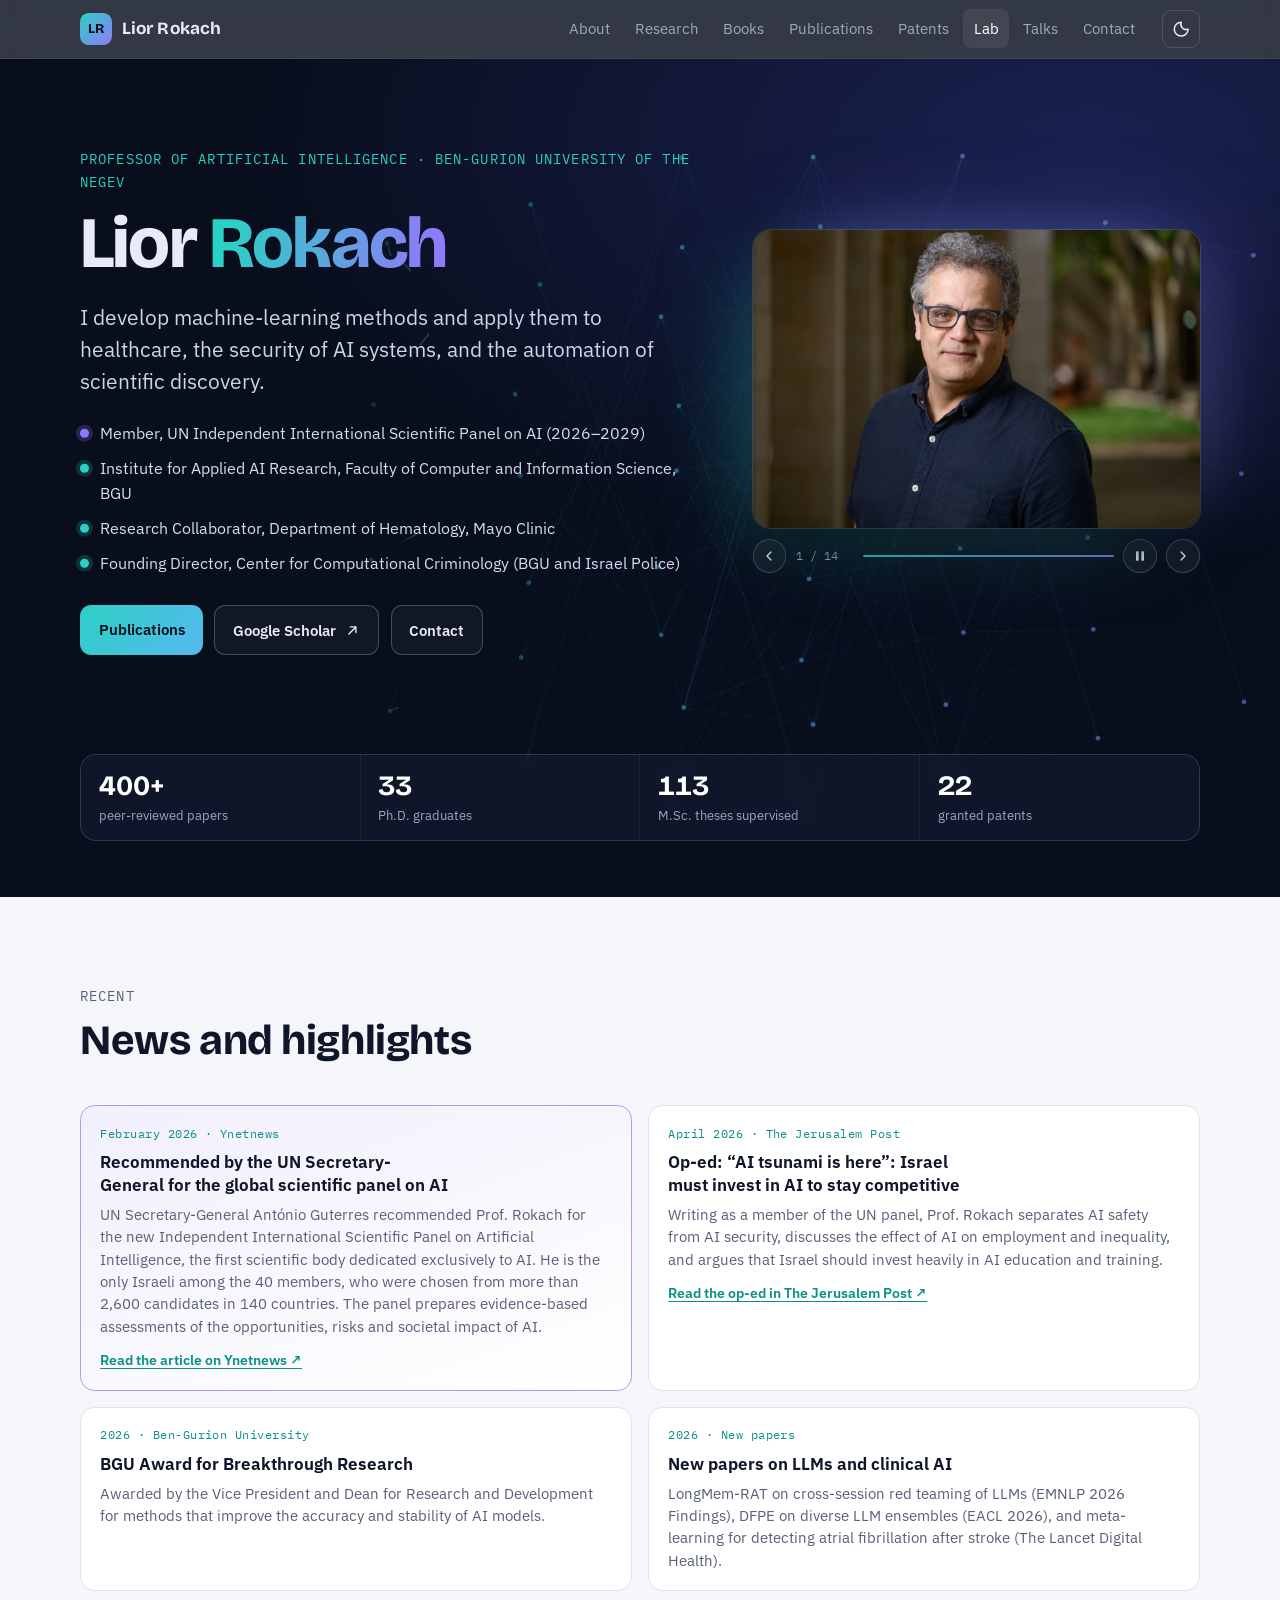
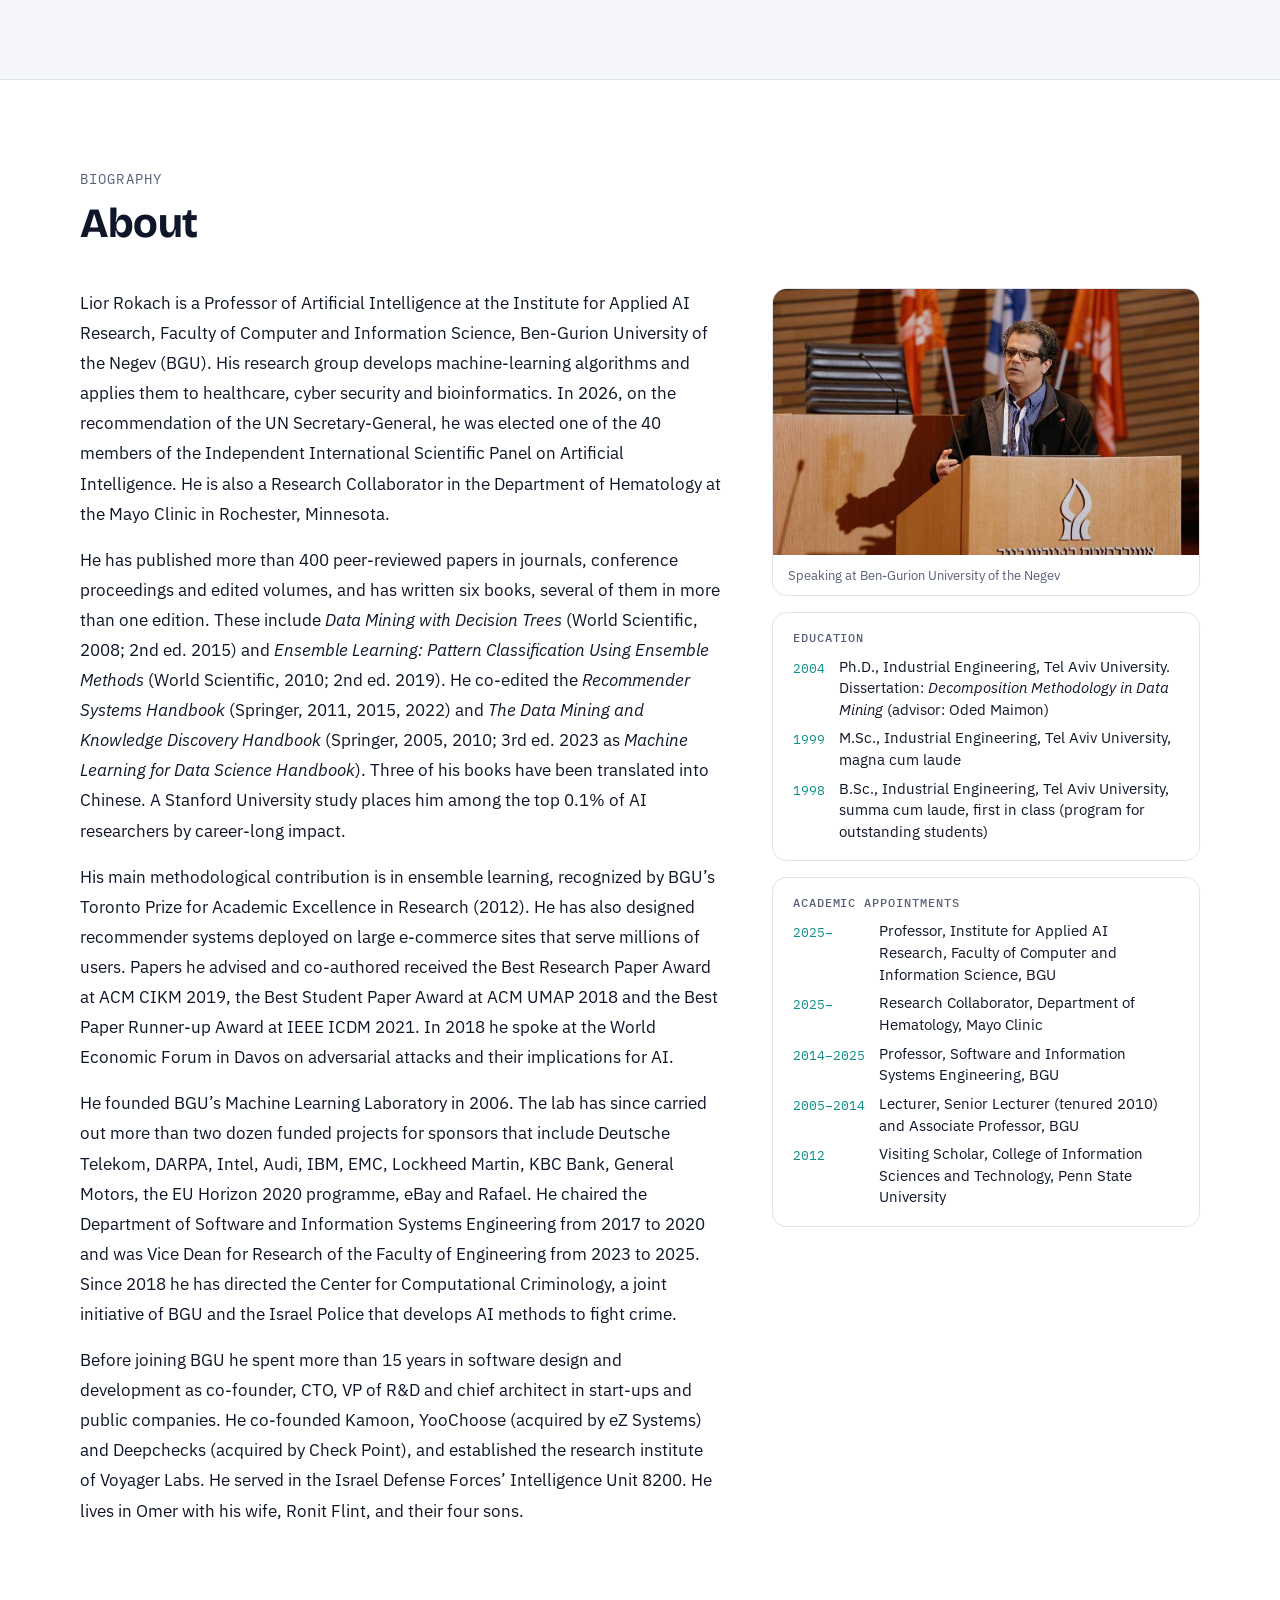
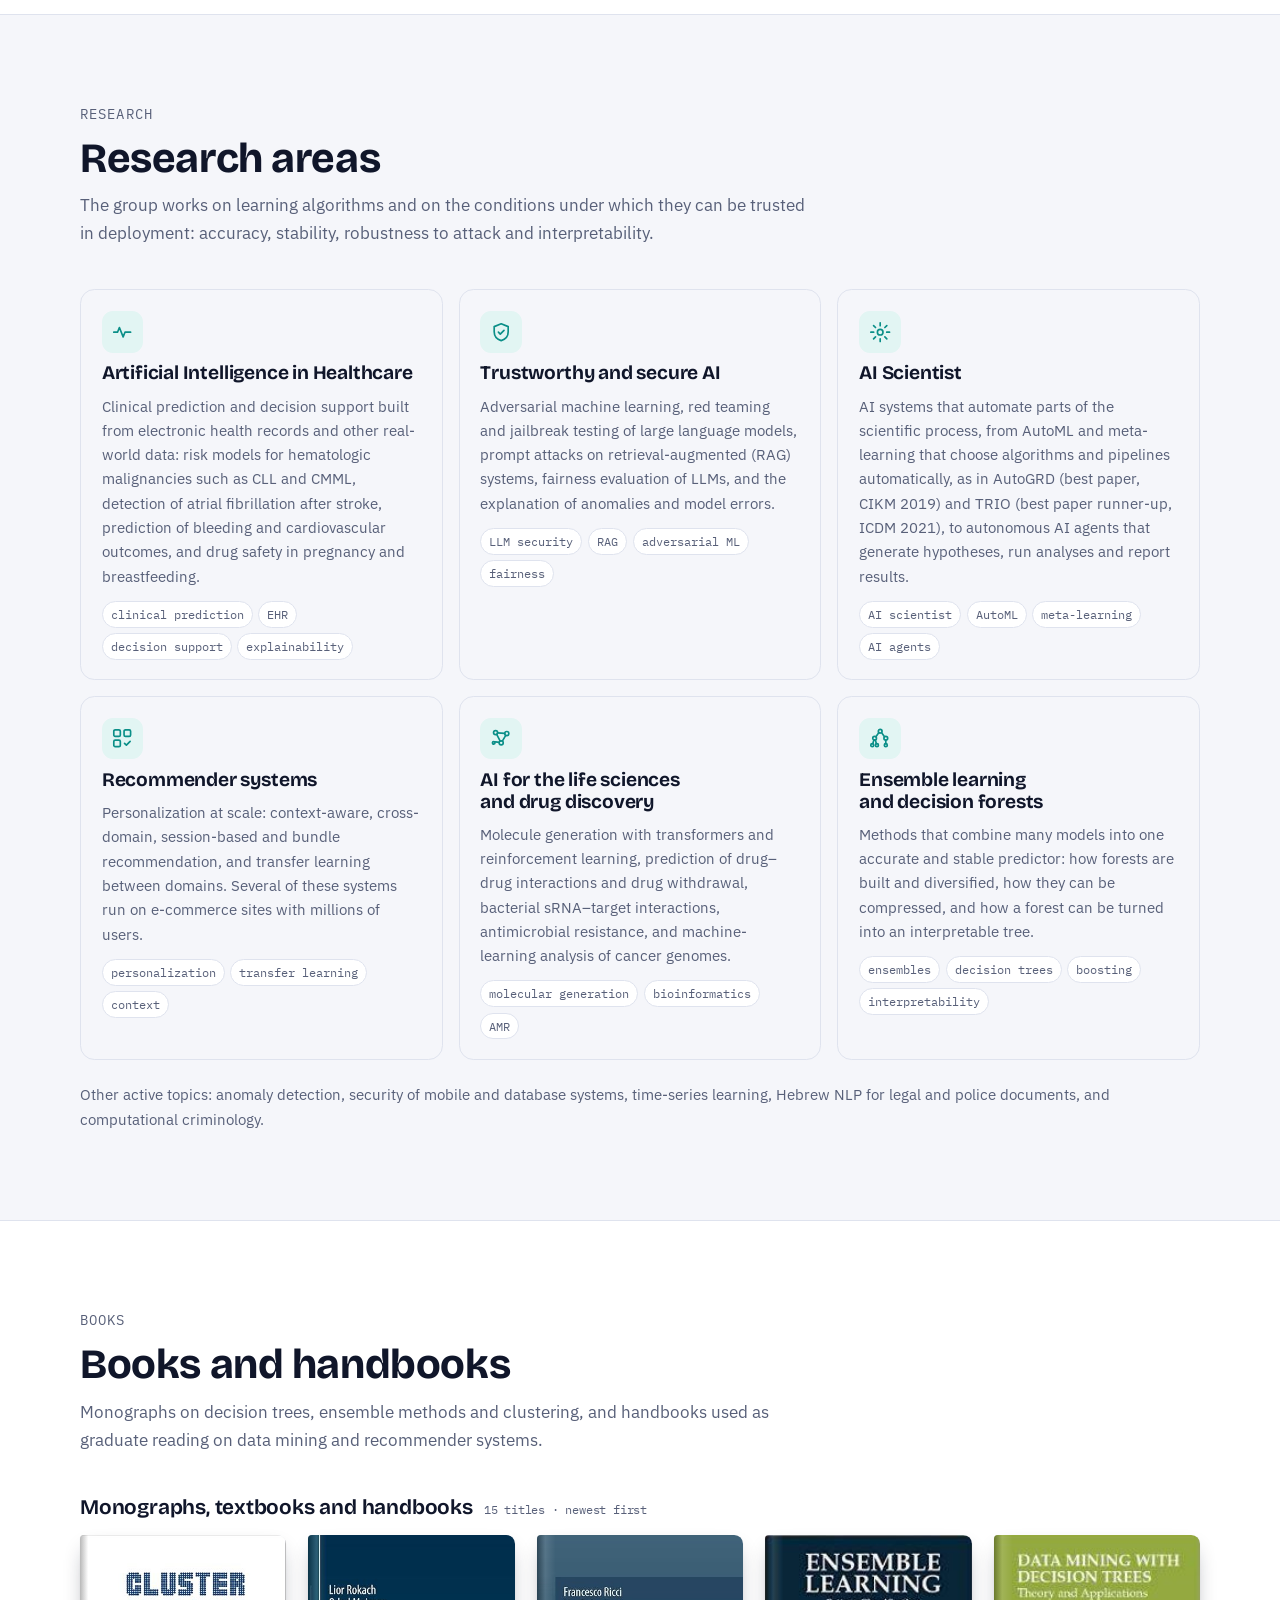
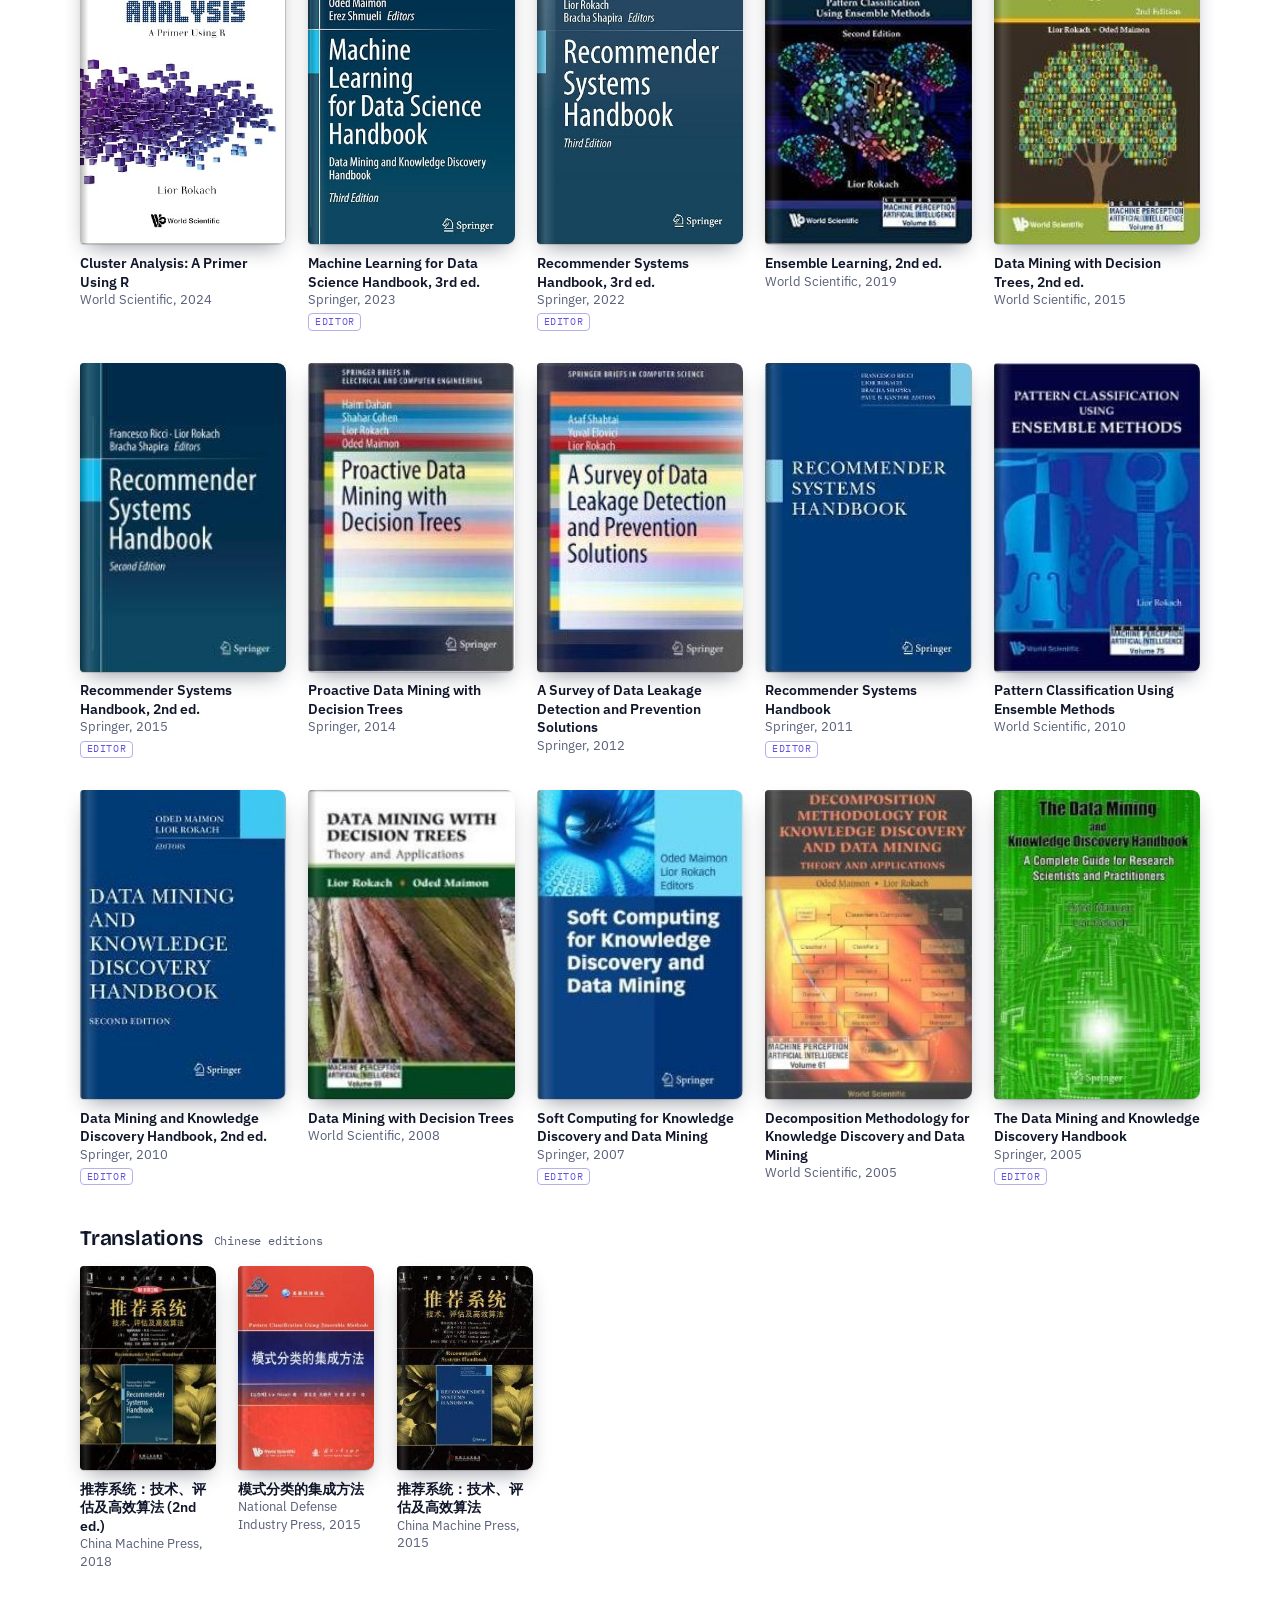
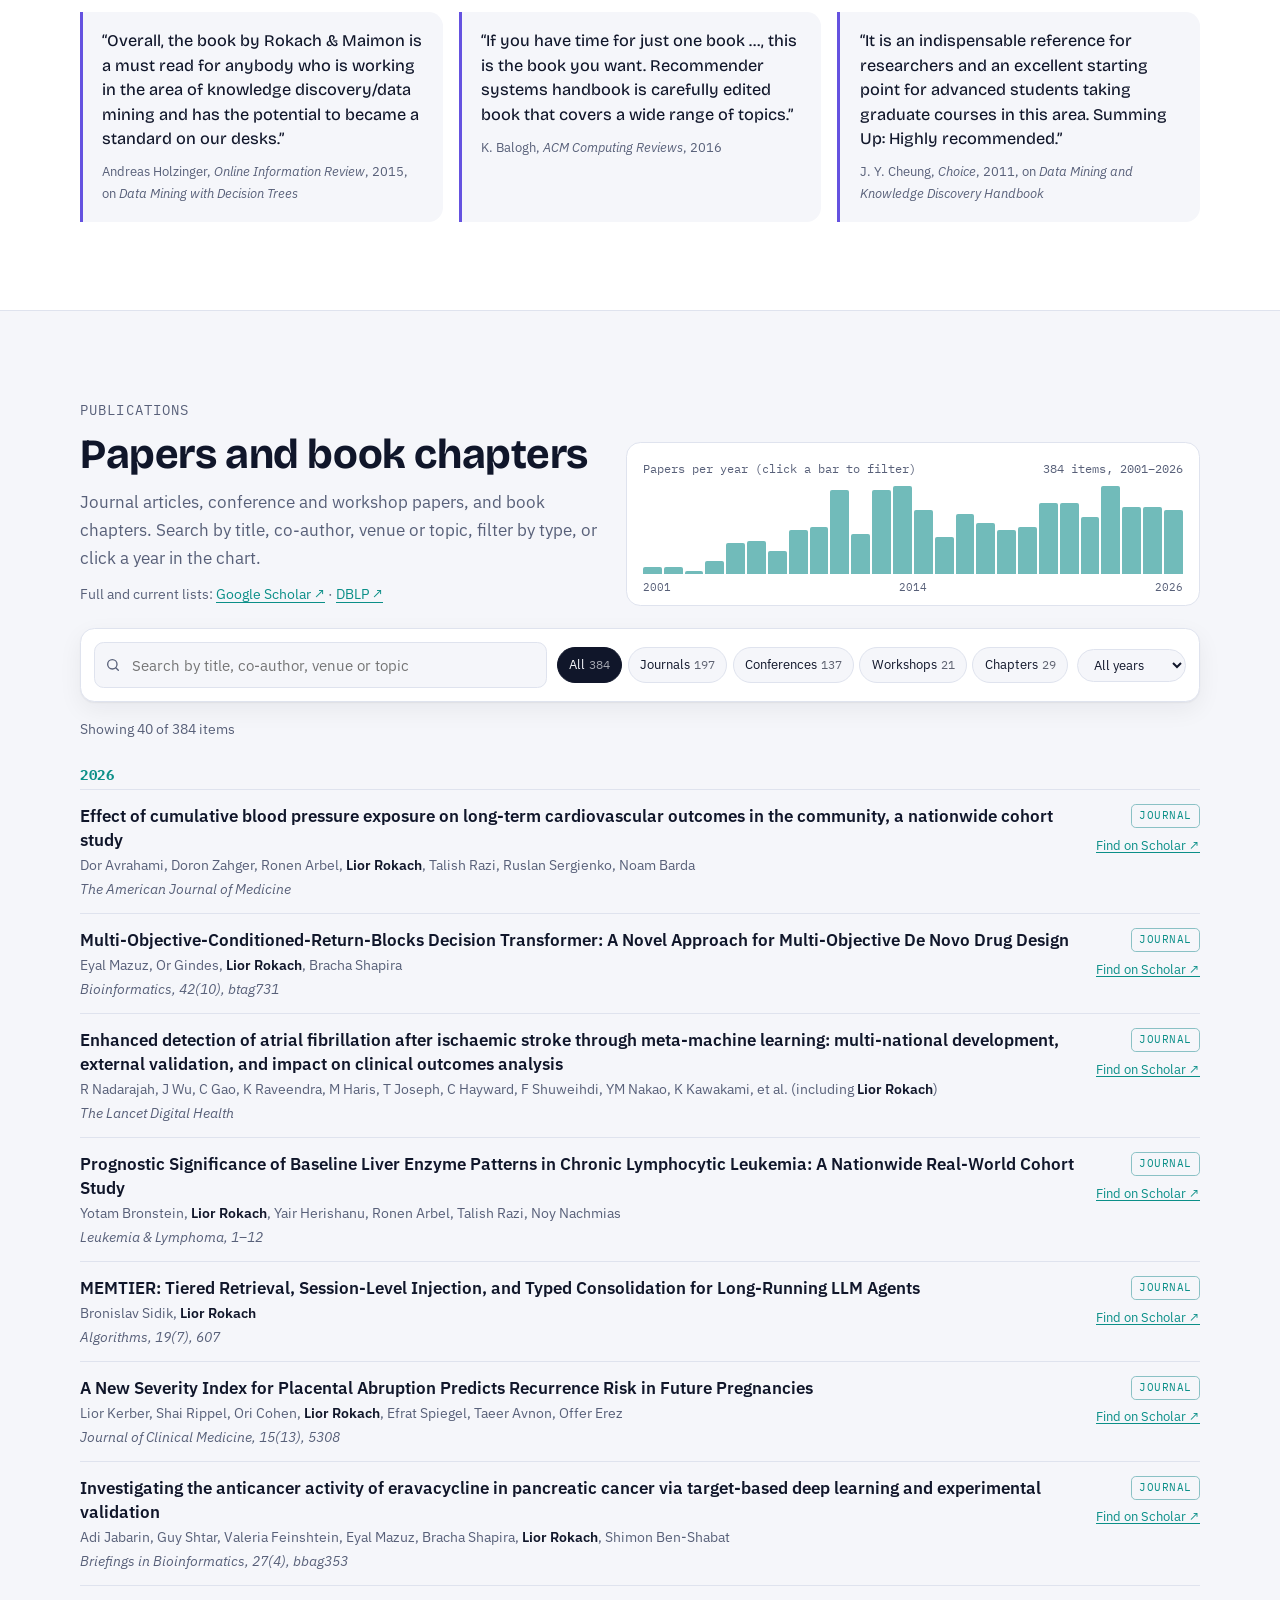
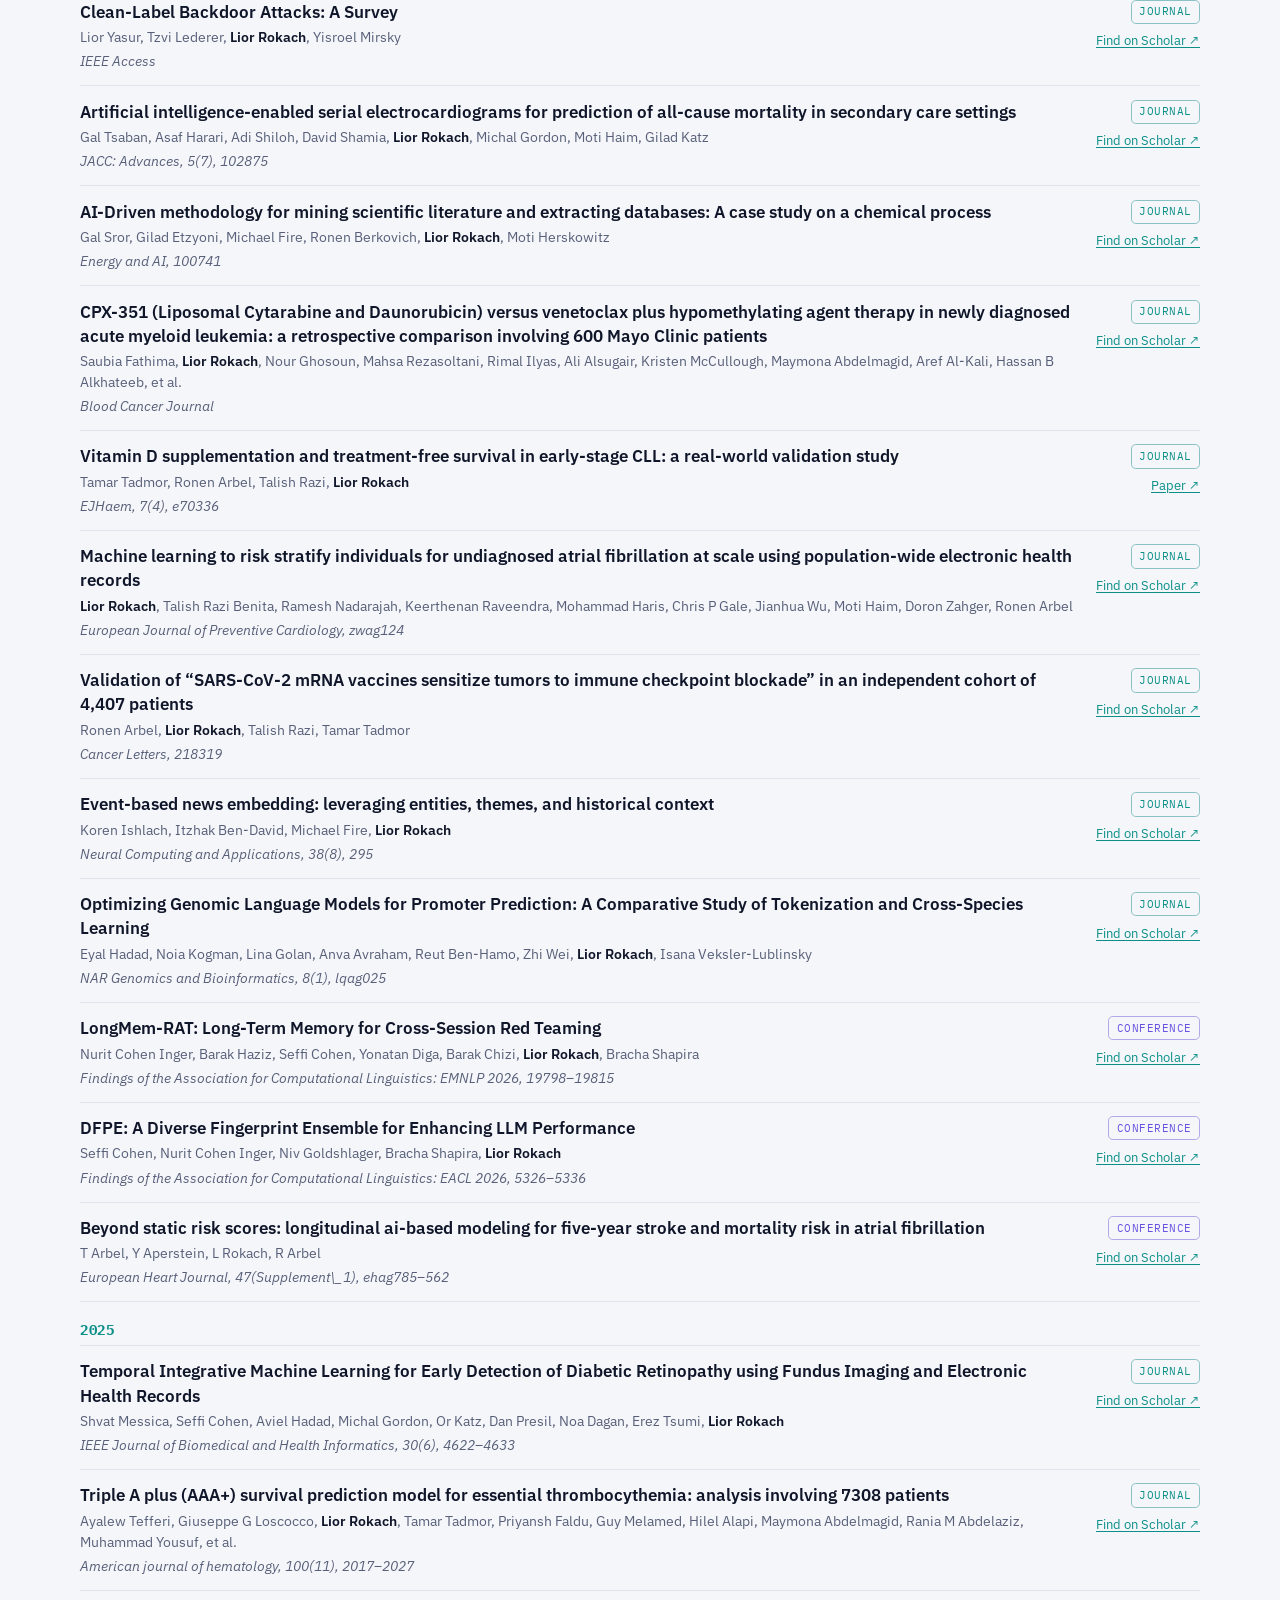
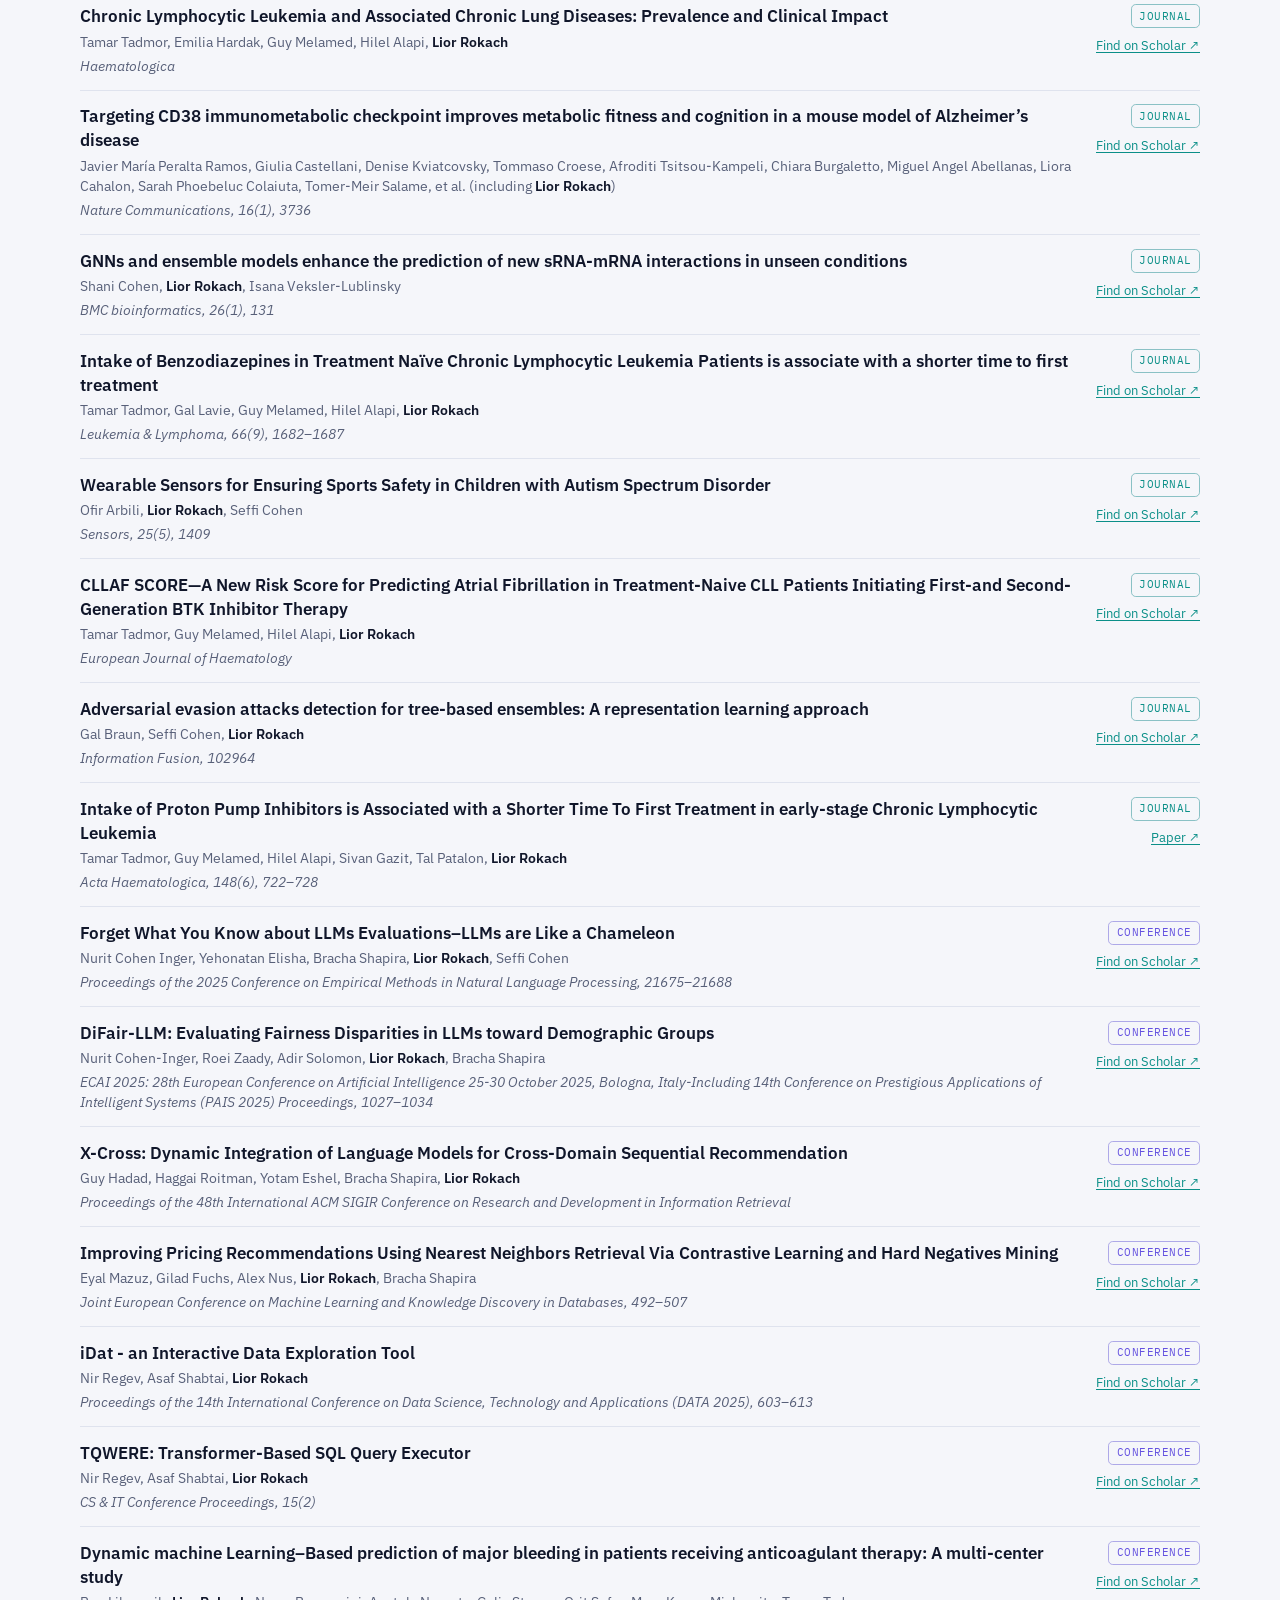
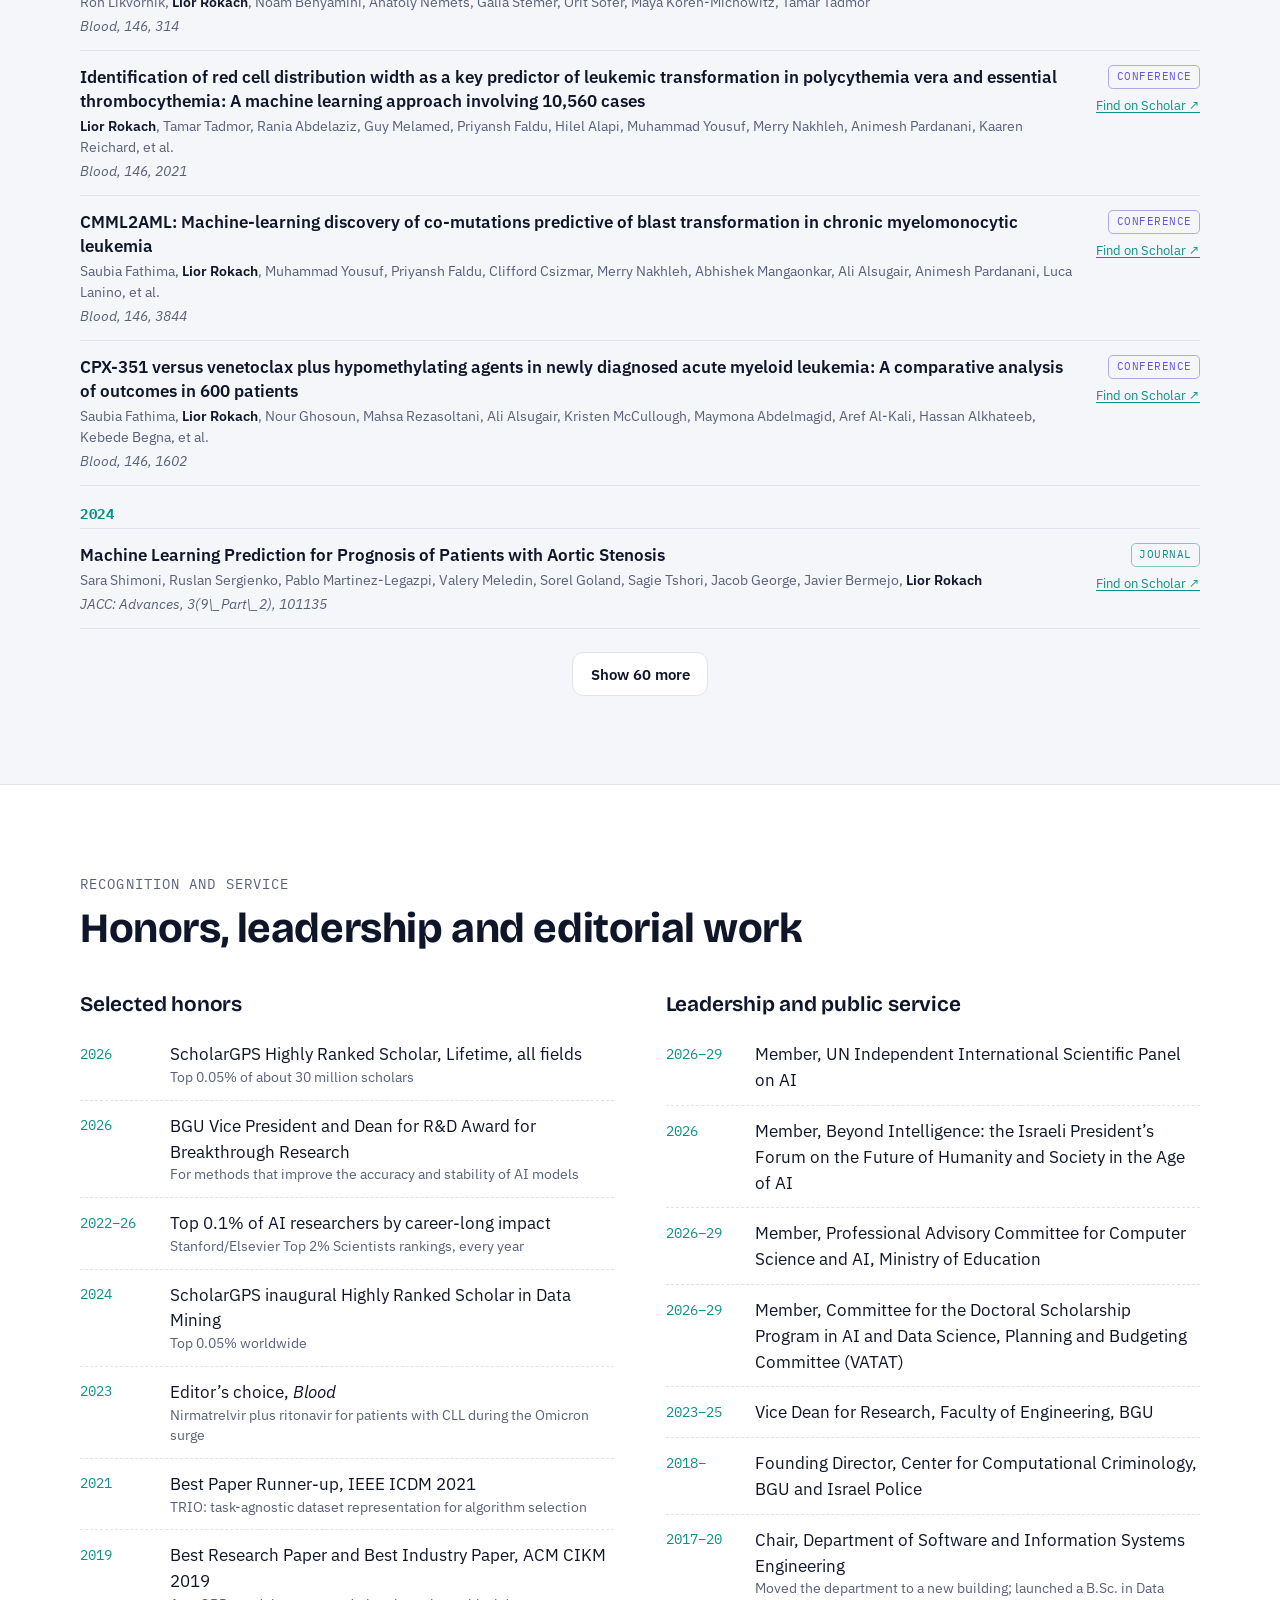
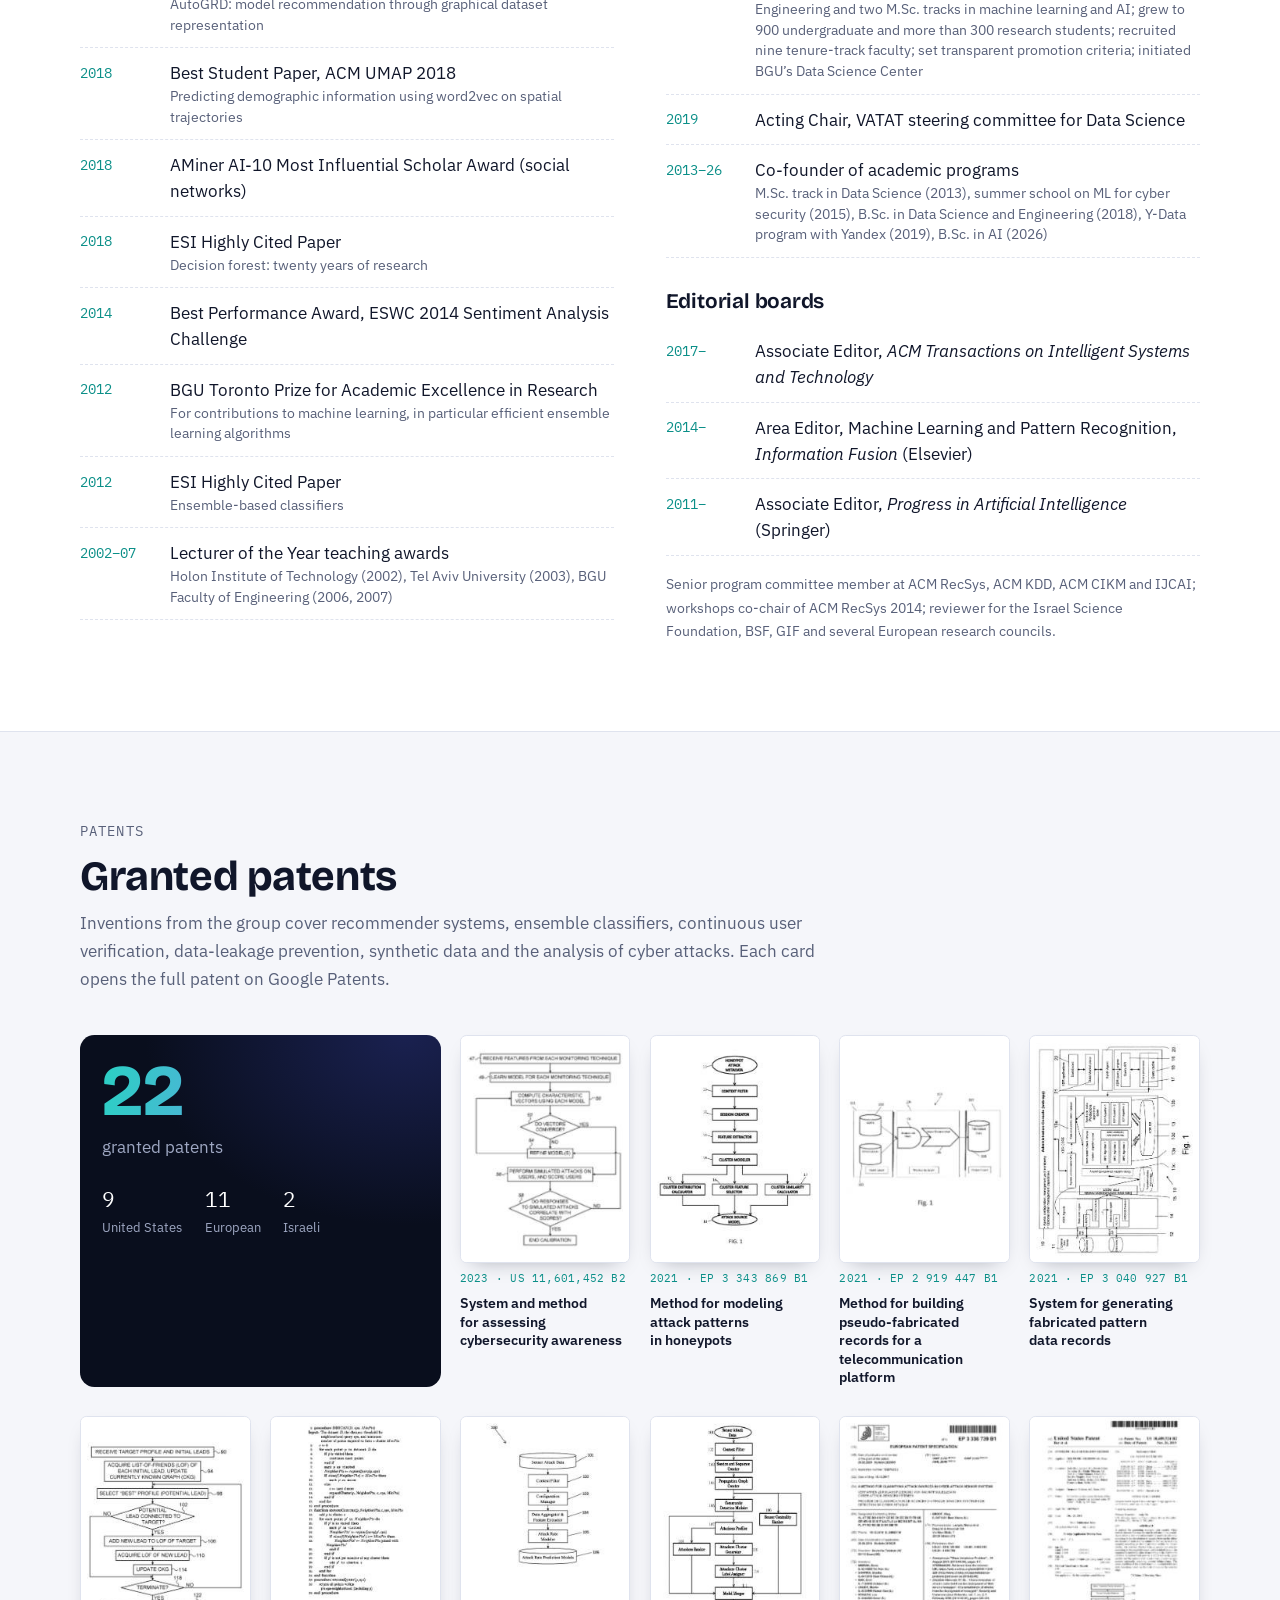
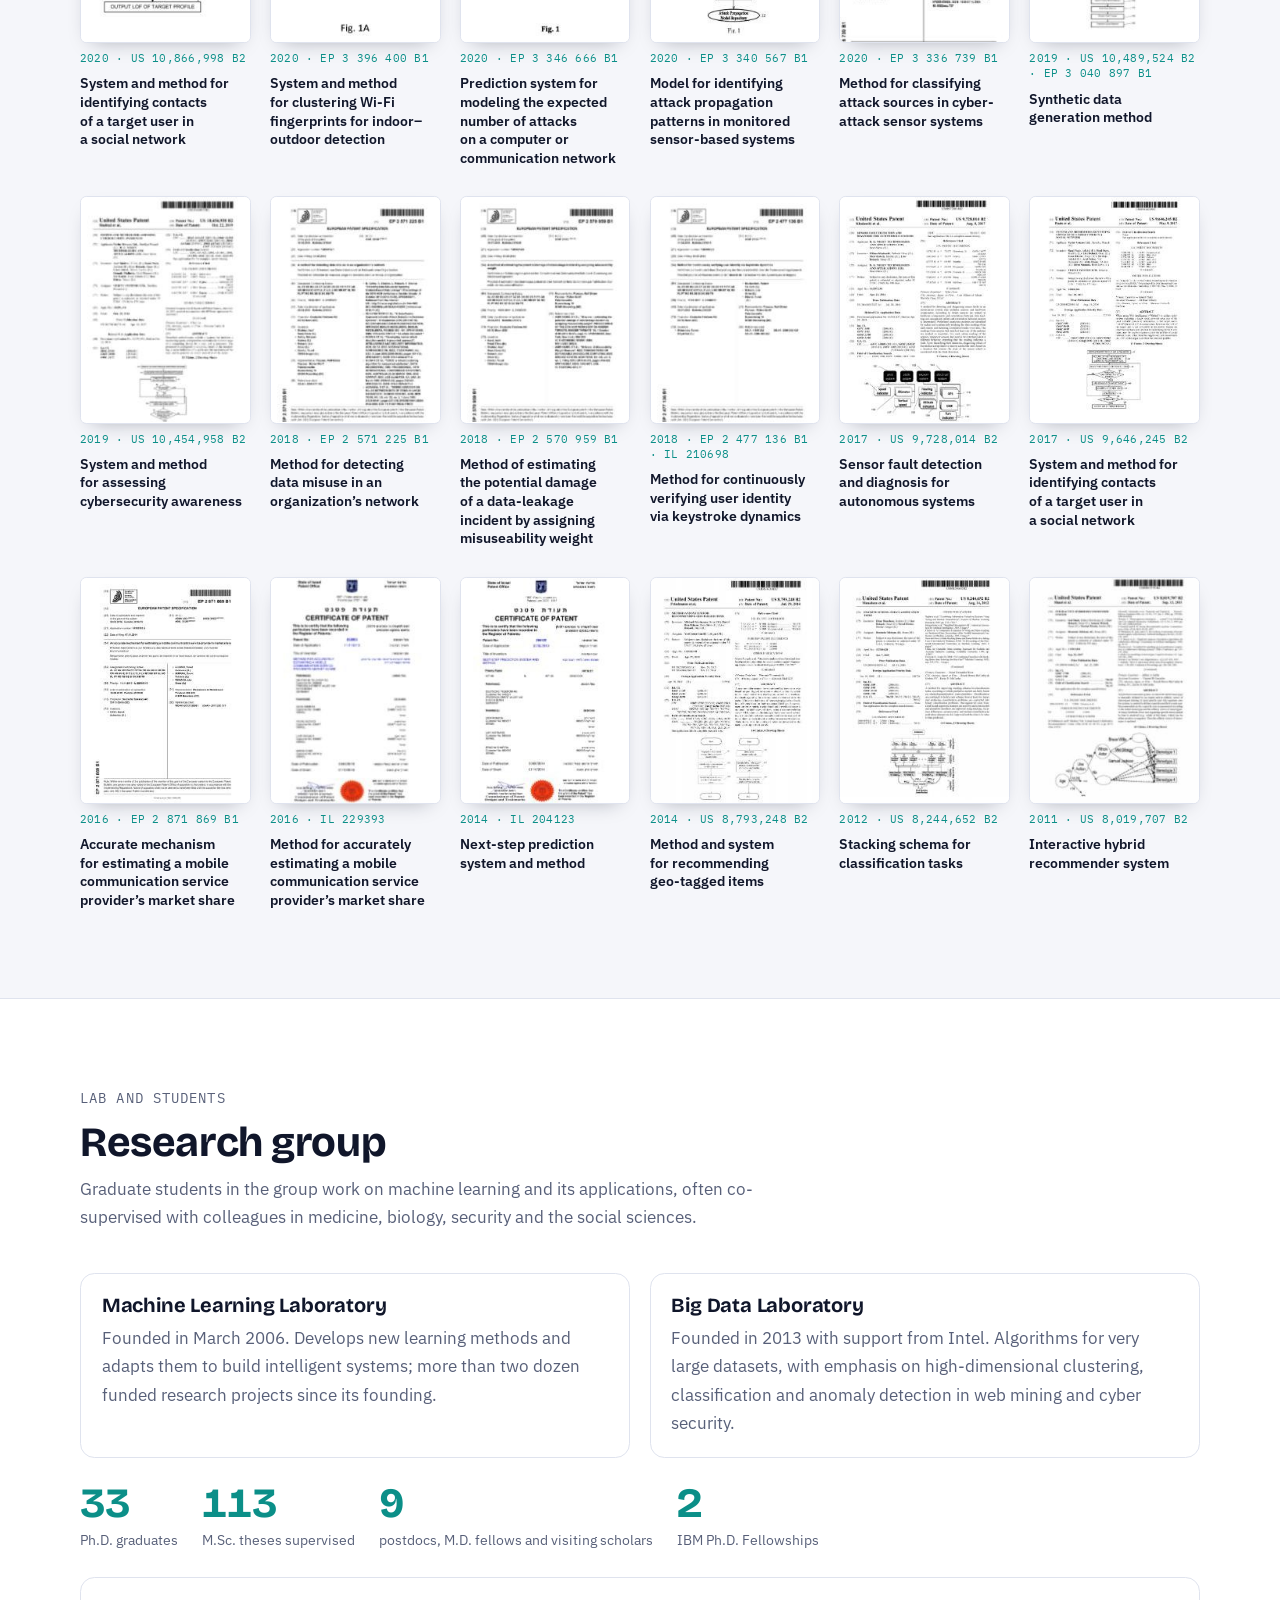
==== index.html @ 31661ab7 "Add files via upload" ====
<!doctype html>
<html lang="en">
<head>
<meta charset="utf-8">
<meta name="viewport" content="width=device-width, initial-scale=1, viewport-fit=cover">
<title>Lior Rokach</title>
<meta name="description" content="Lior Rokach, Professor of Artificial Intelligence at Ben-Gurion University of the Negev: machine learning, ensemble methods, AI in medicine, trustworthy and secure AI, recommender systems.">
<meta name="author" content="Lior Rokach">
<meta name="theme-color" content="#090e1d">
<meta property="og:type" content="profile">
<meta property="og:title" content="Prof. Lior Rokach">
<meta property="og:description" content="Professor of Artificial Intelligence, Ben-Gurion University of the Negev. Member of the UN Independent International Scientific Panel on AI.">
<meta property="og:image" content="assets/img/photos/portrait-2026-og.jpg">
<link rel="icon" href="assets/img/favicon.svg" type="image/svg+xml">
<link rel="preconnect" href="https://fonts.googleapis.com">
<link rel="preconnect" href="https://fonts.gstatic.com" crossorigin>
<link rel="stylesheet" href="https://fonts.googleapis.com/css2?family=Bricolage+Grotesque:opsz,wght@12..96,500..800&family=IBM+Plex+Mono:wght@400;500;600&family=IBM+Plex+Sans:ital,wght@0,400;0,500;0,600;0,700;1,400&display=swap">
<link rel="stylesheet" href="assets/css/style.css">
<script>try{var t=localStorage.getItem("theme");if(t==="light"||t==="dark")document.documentElement.setAttribute("data-theme",t)}catch(e){}</script>
<script type="application/ld+json">
{"@context":"https://schema.org","@type":"Person","name":"Lior Rokach","jobTitle":"Professor of Artificial Intelligence","affiliation":{"@type":"CollegeOrUniversity","name":"Ben-Gurion University of the Negev"},"email":"mailto:liorrk@bgu.ac.il","sameAs":["https://scholar.google.com/citations?user=makfxEUAAAAJ","https://www.linkedin.com/in/liorrokach","https://he.wikipedia.org/wiki/%D7%9C%D7%99%D7%90%D7%95%D7%A8_%D7%A8%D7%95%D7%A7%D7%97"]}
</script>
</head>
<body>
<a class="skip" href="#main">Skip to content</a>

<header class="site-header">
  <div class="wrap">
    <a class="brand" href="#top" aria-label="Lior Rokach, home"><span class="brand-mark" aria-hidden="true">LR</span><span>Lior Rokach</span></a>
    <button class="icon-btn menu-btn" id="menu-btn" type="button" aria-expanded="false" aria-controls="site-nav" aria-label="Open menu">
      <svg viewBox="0 0 24 24" fill="none" stroke="currentColor" stroke-width="2" stroke-linecap="round" aria-hidden="true"><path d="M4 7h16M4 12h16M4 17h16"/></svg>
    </button>
    <nav class="nav" id="site-nav" aria-label="Sections">
      <a href="#about">About</a>
      <a href="#research">Research</a>
      <a href="#books">Books</a>
      <a href="#publications">Publications</a>
      <a href="#patents">Patents</a>
      <a href="#lab">Lab</a>
      <a href="#talks">Talks</a>
      <a href="#contact">Contact</a>
    </nav>
    <button class="icon-btn" id="theme-btn" type="button" aria-label="Switch theme">
      <svg viewBox="0 0 24 24" fill="none" stroke="currentColor" stroke-width="2" stroke-linecap="round" stroke-linejoin="round" aria-hidden="true"><path d="M12 3a9 9 0 1 0 9 9 7 7 0 0 1-9-9z"/></svg>
    </button>
  </div>
</header>

<main id="main">
<!-- ===================== HERO ===================== -->
<div class="hero" id="top">
  <canvas id="net" aria-hidden="true"></canvas>
  <div class="wrap">
    <div>
      <p class="eyebrow reveal">Professor of Artificial Intelligence &middot; Ben-Gurion University of the Negev</p>
      <h1 class="reveal d1">Lior <span class="grad">Rokach</span></h1>
      <p class="lede reveal d2">I develop machine-learning methods and apply them to healthcare, the security of AI systems, and the automation of scientific discovery.</p>
      <ul class="roles reveal d3">
        <li class="un">Member, UN Independent International Scientific Panel on AI (2026&ndash;2029)</li>
        <li>Institute for Applied AI Research, Faculty of Computer and Information Science, BGU</li>
        <li>Research Collaborator, Department of Hematology, Mayo Clinic</li>
        <li>Founding Director, Center for Computational Criminology (BGU and Israel Police)</li>
      </ul>
      <div class="cta reveal d3">
        <a class="btn btn-primary" href="#publications">Publications</a>
        <a class="btn btn-ghost" href="https://scholar.google.com/citations?user=makfxEUAAAAJ" target="_blank" rel="noopener">Google Scholar
          <svg viewBox="0 0 24 24" fill="none" stroke="currentColor" stroke-width="2" stroke-linecap="round" aria-hidden="true"><path d="M7 17 17 7M9 7h8v8"/></svg></a>
        <a class="btn btn-ghost" href="#contact">Contact</a>
      </div>
    </div>
    <figure class="carousel reveal d2" id="carousel" aria-roledescription="carousel" aria-label="Photographs">
      <div class="slides" id="slides">
        <img class="slide is-active" src="assets/img/carousel/01-portrait-2026.jpg" width="1500" height="999" alt="Portrait of Lior Rokach, 2026" decoding="async">
        <img class="slide" src="assets/img/carousel/13-negev.jpg" width="426" height="284" alt="Lior Rokach at his desk at Ben-Gurion University" decoding="async" aria-hidden="true">
        <img class="slide contain" src="assets/img/carousel/03-data-science.jpg" width="500" height="265" alt="Word graphic: data science" loading="lazy" decoding="async" aria-hidden="true">
        <img class="slide" src="assets/img/carousel/04-davos.jpg" width="1200" height="800" alt="Lior Rokach speaking at the World Economic Forum in Davos, 2018" loading="lazy" decoding="async" aria-hidden="true">
        <img class="slide" src="assets/img/carousel/05-bgu-campus.jpg" width="750" height="500" alt="Ben-Gurion University of the Negev campus, Beer-Sheva" loading="lazy" decoding="async" aria-hidden="true">
        <img class="slide contain" src="assets/img/carousel/06-deep-learning.jpg" width="500" height="300" alt="Word graphic: deep learning" loading="lazy" decoding="async" aria-hidden="true">
        <img class="slide" src="assets/img/carousel/07-bgu-campus-2.jpg" width="515" height="387" alt="Ben-Gurion University campus with palm trees" loading="lazy" decoding="async" aria-hidden="true">
        <img class="slide contain" src="assets/img/carousel/08-big-data.jpg" width="368" height="221" alt="Word graphic: big data" loading="lazy" decoding="async" aria-hidden="true">
        <img class="slide" src="assets/img/carousel/09-lecture.jpg" width="398" height="247" alt="Lior Rokach giving a lecture" loading="lazy" decoding="async" aria-hidden="true">
        <img class="slide" src="assets/img/carousel/10-conference.jpg" width="800" height="534" alt="Lior Rokach in conversation at a conference" loading="lazy" decoding="async" aria-hidden="true">
        <img class="slide" src="assets/img/carousel/11-speaking.jpg" width="1200" height="830" alt="Lior Rokach speaking at a conference" loading="lazy" decoding="async" aria-hidden="true">
        <img class="slide" src="assets/img/carousel/12-word-cloud.jpg" width="800" height="533" alt="Word cloud of research topics in the shape of a thumbs-up" loading="lazy" decoding="async" aria-hidden="true">
        <img class="slide" src="assets/img/carousel/02-office.jpg" width="800" height="507" alt="Lior Rokach in the desert above the Dead Sea" loading="lazy" decoding="async" aria-hidden="true">
        <img class="slide" src="assets/img/carousel/14-bgu-podium.jpg" width="1200" height="800" alt="Lior Rokach speaking at a Ben-Gurion University podium" loading="lazy" decoding="async" aria-hidden="true">
      </div>
      <div class="car-ui">
        <button type="button" class="car-btn" id="car-prev" aria-label="Previous photo"><svg viewBox="0 0 24 24" fill="none" stroke="currentColor" stroke-width="2" stroke-linecap="round" stroke-linejoin="round" aria-hidden="true"><path d="m15 18-6-6 6-6"/></svg></button>
        <span class="car-count" id="car-count" aria-live="polite">1 / 14</span>
        <div class="car-bar" aria-hidden="true"><span id="car-bar"></span></div>
        <button type="button" class="car-btn" id="car-pause" aria-label="Pause slideshow"><svg viewBox="0 0 24 24" fill="currentColor" aria-hidden="true"><rect x="6" y="5" width="4" height="14" rx="1"/><rect x="14" y="5" width="4" height="14" rx="1"/></svg></button>
        <button type="button" class="car-btn" id="car-next" aria-label="Next photo"><svg viewBox="0 0 24 24" fill="none" stroke="currentColor" stroke-width="2" stroke-linecap="round" stroke-linejoin="round" aria-hidden="true"><path d="m9 18 6-6-6-6"/></svg></button>
      </div>
    </figure>
    <div class="stats" role="list">
      <div class="stat" role="listitem"><b>400+</b><span>peer-reviewed papers</span></div>
      <div class="stat" role="listitem"><b>33</b><span>Ph.D. graduates</span></div>
      <div class="stat" role="listitem"><b>113</b><span>M.Sc. theses supervised</span></div>
      <div class="stat" role="listitem"><b>22</b><span>granted patents</span></div>
    </div>
  </div>
</div>

<!-- ===================== NEWS ===================== -->
<section id="news" aria-labelledby="news-h">
  <div class="wrap">
    <div class="sec-head">
      <p class="kicker">Recent</p>
      <h2 id="news-h">News and highlights</h2>
    </div>
    <div class="news">
      <article class="news-item feature">
        <time datetime="2026-02-07">February 2026 &middot; Ynetnews</time>
        <h3>Recommended by the UN Secretary-General for the global scientific panel on AI</h3>
        <p>UN Secretary-General Ant&oacute;nio Guterres recommended Prof. Rokach for the new Independent International Scientific Panel on Artificial Intelligence, the first scientific body dedicated exclusively to AI. He is the only Israeli among the 40 members, who were chosen from more than 2,600 candidates in 140 countries. The panel prepares evidence-based assessments of the opportunities, risks and societal impact of AI.</p>
        <a class="news-link" href="https://www.ynetnews.com/article/ska7swnvzl" target="_blank" rel="noopener">Read the article on Ynetnews ↗</a>
      </article>
      <article class="news-item">
        <time datetime="2026-04-14">April 2026 &middot; The Jerusalem Post</time>
        <h3>Op-ed: &ldquo;AI tsunami is here&rdquo;: Israel must invest in AI to stay competitive</h3>
        <p>Writing as a member of the UN panel, Prof. Rokach separates AI safety from AI security, discusses the effect of AI on employment and inequality, and argues that Israel should invest heavily in AI education and training.</p>
        <a class="news-link" href="https://www.jpost.com/jerusalem-report/article-892798" target="_blank" rel="noopener">Read the op-ed in The Jerusalem Post ↗</a>
      </article>
      <article class="news-item">
        <time datetime="2026">2026 &middot; Ben-Gurion University</time>
        <h3>BGU Award for Breakthrough Research</h3>
        <p>Awarded by the Vice President and Dean for Research and Development for methods that improve the accuracy and stability of AI models.</p>
      </article>
      <article class="news-item">
        <time datetime="2026">2026 &middot; New papers</time>
        <h3>New papers on LLMs and clinical AI</h3>
        <p>LongMem-RAT on cross-session red teaming of LLMs (EMNLP 2026 Findings), DFPE on diverse LLM ensembles (EACL 2026), and meta-learning for detecting atrial fibrillation after stroke (The Lancet Digital Health).</p>
      </article>
    </div>
  </div>
</section>

<!-- ===================== ABOUT ===================== -->
<section id="about" class="alt" aria-labelledby="about-h">
  <div class="wrap">
    <div class="sec-head">
      <p class="kicker">Biography</p>
      <h2 id="about-h">About</h2>
    </div>
    <div class="about">
      <div class="prose">
        <p>Lior Rokach is a Professor of Artificial Intelligence at the Institute for Applied AI Research, Faculty of Computer and Information Science, Ben-Gurion University of the Negev (BGU). His research group develops machine-learning algorithms and applies them to healthcare, cyber security and bioinformatics. In 2026, on the recommendation of the UN Secretary-General, he was elected one of the 40 members of the Independent International Scientific Panel on Artificial Intelligence. He is also a Research Collaborator in the Department of Hematology at the Mayo Clinic in Rochester, Minnesota.</p>
        <p>He has published more than 400 peer-reviewed papers in journals, conference proceedings and edited volumes, and has written six books, several of them in more than one edition. These include <i>Data Mining with Decision Trees</i> (World Scientific, 2008; 2nd ed. 2015) and <i>Ensemble Learning: Pattern Classification Using Ensemble Methods</i> (World Scientific, 2010; 2nd ed. 2019). He co-edited the <i>Recommender Systems Handbook</i> (Springer, 2011, 2015, 2022) and <i>The Data Mining and Knowledge Discovery Handbook</i> (Springer, 2005, 2010; 3rd ed. 2023 as <i>Machine Learning for Data Science Handbook</i>). Three of his books have been translated into Chinese. A Stanford University study places him among the top 0.1% of AI researchers by career-long impact.</p>
        <p>His main methodological contribution is in ensemble learning, recognized by BGU&rsquo;s Toronto Prize for Academic Excellence in Research (2012). He has also designed recommender systems deployed on large e-commerce sites that serve millions of users. Papers he advised and co-authored received the Best Research Paper Award at ACM CIKM 2019, the Best Student Paper Award at ACM UMAP 2018 and the Best Paper Runner-up Award at IEEE ICDM 2021. In 2018 he spoke at the World Economic Forum in Davos on adversarial attacks and their implications for AI.</p>
        <p>He founded BGU&rsquo;s Machine Learning Laboratory in 2006. The lab has since carried out more than two dozen funded projects for sponsors that include Deutsche Telekom, DARPA, Intel, Audi, IBM, EMC, Lockheed Martin, KBC Bank, General Motors, the EU Horizon 2020 programme, eBay and Rafael. He chaired the Department of Software and Information Systems Engineering from 2017 to 2020 and was Vice Dean for Research of the Faculty of Engineering from 2023 to 2025. Since 2018 he has directed the Center for Computational Criminology, a joint initiative of BGU and the Israel Police that develops AI methods to fight crime.</p>
        <p>Before joining BGU he spent more than 15 years in software design and development as co-founder, CTO, VP of R&amp;D and chief architect in start-ups and public companies. He co-founded Kamoon, YooChoose (acquired by eZ Systems) and Deepchecks (acquired by Check Point), and established the research institute of Voyager Labs. He served in the Israel Defense Forces&rsquo; Intelligence Unit 8200. He lives in Omer with his wife, Ronit Flint, and their four sons.</p>
      </div>
      <div class="facts">
        <figure class="photo-card">
          <img src="assets/img/photos/bgu-podium.jpg" width="800" height="533" loading="lazy" alt="Lior Rokach speaking at a Ben-Gurion University podium">
          <figcaption>Speaking at Ben-Gurion University of the Negev</figcaption>
        </figure>
        <div class="fact-card">
          <h3>Education</h3>
          <dl class="dl">
            <dt>2004</dt><dd>Ph.D., Industrial Engineering, Tel Aviv University. Dissertation: <i>Decomposition Methodology in Data Mining</i> (advisor: Oded Maimon)</dd>
            <dt>1999</dt><dd>M.Sc., Industrial Engineering, Tel Aviv University, magna cum laude</dd>
            <dt>1998</dt><dd>B.Sc., Industrial Engineering, Tel Aviv University, summa cum laude, first in class (program for outstanding students)</dd>
          </dl>
        </div>
        <div class="fact-card">
          <h3>Academic appointments</h3>
          <dl class="dl">
            <dt>2025&ndash;</dt><dd>Professor, Institute for Applied AI Research, Faculty of Computer and Information Science, BGU</dd>
            <dt>2025&ndash;</dt><dd>Research Collaborator, Department of Hematology, Mayo Clinic</dd>
            <dt>2014&ndash;2025</dt><dd>Professor, Software and Information Systems Engineering, BGU</dd>
            <dt>2005&ndash;2014</dt><dd>Lecturer, Senior Lecturer (tenured 2010) and Associate Professor, BGU</dd>
            <dt>2012</dt><dd>Visiting Scholar, College of Information Sciences and Technology, Penn State University</dd>
          </dl>
        </div>
      </div>
    </div>
  </div>
</section>

<!-- ===================== RESEARCH ===================== -->
<section id="research" aria-labelledby="research-h">
  <div class="wrap">
    <div class="sec-head">
      <p class="kicker">Research</p>
      <h2 id="research-h">Research areas</h2>
      <p>The group works on learning algorithms and on the conditions under which they can be trusted in deployment: accuracy, stability, robustness to attack and interpretability.</p>
    </div>
    <div class="areas">
      <article class="area">
        <div class="glyph" aria-hidden="true"><svg viewBox="0 0 24 24" fill="none" stroke="currentColor" stroke-width="1.8" stroke-linecap="round" stroke-linejoin="round"><path d="M3 12h4l2-5 4 10 2-5h6"/></svg></div>
        <h3>Artificial Intelligence in Healthcare</h3>
        <p>Clinical prediction and decision support built from electronic health records and other real-world data: risk models for hematologic malignancies such as CLL and CMML, detection of atrial fibrillation after stroke, prediction of bleeding and cardiovascular outcomes, and drug safety in pregnancy and breastfeeding.</p>
        <div class="tags"><span class="tag">clinical prediction</span><span class="tag">EHR</span><span class="tag">decision support</span><span class="tag">explainability</span></div>
      </article>
      <article class="area">
        <div class="glyph" aria-hidden="true"><svg viewBox="0 0 24 24" fill="none" stroke="currentColor" stroke-width="1.8" stroke-linecap="round" stroke-linejoin="round"><path d="M12 3 4.5 6v5.5c0 4.6 3.2 8.2 7.5 9.5 4.3-1.3 7.5-4.9 7.5-9.5V6L12 3z"/><path d="m9 12 2 2 4-4"/></svg></div>
        <h3>Trustworthy and secure AI</h3>
        <p>Adversarial machine learning, red teaming and jailbreak testing of large language models, prompt attacks on retrieval-augmented (RAG) systems, fairness evaluation of LLMs, and the explanation of anomalies and model errors.</p>
        <div class="tags"><span class="tag">LLM security</span><span class="tag">RAG</span><span class="tag">adversarial ML</span><span class="tag">fairness</span></div>
      </article>
      <article class="area">
        <div class="glyph" aria-hidden="true"><svg viewBox="0 0 24 24" fill="none" stroke="currentColor" stroke-width="1.8" stroke-linecap="round" stroke-linejoin="round"><circle cx="12" cy="12" r="3"/><path d="M12 2v3M12 19v3M4.9 4.9l2.1 2.1M17 17l2.1 2.1M2 12h3M19 12h3M4.9 19.1 7 17M17 7l2.1-2.1"/></svg></div>
        <h3>AI Scientist</h3>
        <p>AI systems that automate parts of the scientific process, from AutoML and meta-learning that choose algorithms and pipelines automatically, as in AutoGRD (best paper, CIKM 2019) and TRIO (best paper runner-up, ICDM 2021), to autonomous AI agents that generate hypotheses, run analyses and report results.</p>
        <div class="tags"><span class="tag">AI scientist</span><span class="tag">AutoML</span><span class="tag">meta-learning</span><span class="tag">AI agents</span></div>
      </article>
      <article class="area">
        <div class="glyph" aria-hidden="true"><svg viewBox="0 0 24 24" fill="none" stroke="currentColor" stroke-width="1.8" stroke-linecap="round" stroke-linejoin="round"><rect x="3" y="3" width="7" height="7" rx="1.5"/><rect x="14" y="3" width="7" height="7" rx="1.5"/><rect x="3" y="14" width="7" height="7" rx="1.5"/><path d="m14.5 17.5 2 2 4-4"/></svg></div>
        <h3>Recommender systems</h3>
        <p>Personalization at scale: context-aware, cross-domain, session-based and bundle recommendation, and transfer learning between domains. Several of these systems run on e-commerce sites with millions of users.</p>
        <div class="tags"><span class="tag">personalization</span><span class="tag">transfer learning</span><span class="tag">context</span></div>
      </article>
      <article class="area">
        <div class="glyph" aria-hidden="true"><svg viewBox="0 0 24 24" fill="none" stroke="currentColor" stroke-width="1.8" stroke-linecap="round" stroke-linejoin="round"><circle cx="6" cy="6" r="2.2"/><circle cx="18" cy="7" r="2.2"/><circle cx="12" cy="17" r="2.2"/><circle cx="4" cy="17" r="1.4"/><path d="M8.1 6.3 15.8 6.8M7.2 7.9l3.7 7.2M16.9 9l-3.7 6.1M6 15.9l3.8.6"/></svg></div>
        <h3>AI for the life sciences and drug discovery</h3>
        <p>Molecule generation with transformers and reinforcement learning, prediction of drug&ndash;drug interactions and drug withdrawal, bacterial sRNA&ndash;target interactions, antimicrobial resistance, and machine-learning analysis of cancer genomes.</p>
        <div class="tags"><span class="tag">molecular generation</span><span class="tag">bioinformatics</span><span class="tag">AMR</span></div>
      </article>
      <article class="area">
        <div class="glyph" aria-hidden="true"><svg viewBox="0 0 24 24" fill="none" stroke="currentColor" stroke-width="1.8" stroke-linecap="round" stroke-linejoin="round"><circle cx="12" cy="4.5" r="2"/><circle cx="6" cy="12" r="2"/><circle cx="18" cy="12" r="2"/><circle cx="3.5" cy="19.5" r="1.6"/><circle cx="8.5" cy="19.5" r="1.6"/><circle cx="18" cy="19.5" r="1.6"/><path d="M10.6 6 7.4 10.4M13.4 6l3.2 4.4M5.2 13.8l-1.1 4.1M6.8 13.8l1.1 4.1M18 14v3.9"/></svg></div>
        <h3>Ensemble learning and decision forests</h3>
        <p>Methods that combine many models into one accurate and stable predictor: how forests are built and diversified, how they can be compressed, and how a forest can be turned into an interpretable tree.</p>
        <div class="tags"><span class="tag">ensembles</span><span class="tag">decision trees</span><span class="tag">boosting</span><span class="tag">interpretability</span></div>
      </article>
    </div>
    <p class="also">Other active topics: anomaly detection, security of mobile and database systems, time-series learning, Hebrew NLP for legal and police documents, and computational criminology.</p>
  </div>
</section>

<!-- ===================== BOOKS ===================== -->
<section id="books" class="alt" aria-labelledby="books-h">
  <div class="wrap">
    <div class="sec-head">
      <p class="kicker">Books</p>
      <h2 id="books-h">Books and handbooks</h2>
      <p>Monographs on decision trees, ensemble methods and clustering, and handbooks used as graduate reading on data mining and recommender systems.</p>
    </div>

    <div class="shelf-group">
      <h3>Monographs, textbooks and handbooks <small>15 titles &middot; newest first</small></h3>
      <div class="shelf shelf-main">
        <a class="book" href="https://books.google.com/books?vid=ISBN9789811297472" target="_blank" rel="noopener">
          <div class="cover"><img src="assets/img/books/cluster-analysis.jpg" width="349" height="522" loading="lazy" alt="Cover of Cluster Analysis: A Primer Using R"></div>
          <div class="meta"><b>Cluster Analysis: A Primer Using R</b><span>World Scientific, 2024</span></div>
        </a>
        <a class="book" href="https://books.google.com/books?vid=ISBN9783031246272" target="_blank" rel="noopener">
          <div class="cover"><img src="assets/img/books/ml-data-science-handbook-3e.jpg" width="336" height="522" loading="lazy" alt="Cover of Machine Learning for Data Science Handbook, third edition"></div>
          <div class="meta"><b>Machine Learning for Data Science Handbook, 3rd ed.</b><span>Springer, 2023</span><em class="role-ed">editor</em></div>
        </a>
        <a class="book" href="https://books.google.com/books?vid=ISBN9781071621967" target="_blank" rel="noopener">
          <div class="cover"><img src="assets/img/books/recsys-handbook-3e.jpg" width="346" height="522" loading="lazy" alt="Cover of Recommender Systems Handbook, third edition"></div>
          <div class="meta"><b>Recommender Systems Handbook, 3rd ed.</b><span>Springer, 2022</span><em class="role-ed">editor</em></div>
        </a>
        <a class="book" href="https://books.google.com/books?vid=ISBN9789811201950" target="_blank" rel="noopener">
          <div class="cover"><img src="assets/img/books/ensemble-learning-2e.jpg" width="190" height="280" loading="lazy" alt="Cover of Ensemble Learning, second edition"></div>
          <div class="meta"><b>Ensemble Learning, 2nd ed.</b><span>World Scientific, 2019</span></div>
        </a>
        <a class="book" href="https://books.google.com/books?vid=ISBN9789814590075" target="_blank" rel="noopener">
          <div class="cover"><img src="assets/img/books/decision-trees-2e.jpg" width="181" height="280" loading="lazy" alt="Cover of Data Mining with Decision Trees, second edition"></div>
          <div class="meta"><b>Data Mining with Decision Trees, 2nd ed.</b><span>World Scientific, 2015</span></div>
        </a>
        <a class="book" href="https://books.google.com/books?vid=ISBN9781489976369" target="_blank" rel="noopener">
          <div class="cover"><img src="assets/img/books/recsys-handbook-2e.jpg" width="192" height="280" loading="lazy" alt="Cover of Recommender Systems Handbook, second edition"></div>
          <div class="meta"><b>Recommender Systems Handbook, 2nd ed.</b><span>Springer, 2015</span><em class="role-ed">editor</em></div>
        </a>
        <a class="book" href="https://books.google.com/books?vid=ISBN9781493905386" target="_blank" rel="noopener">
          <div class="cover"><img src="assets/img/books/proactive-dm.jpg" width="186" height="280" loading="lazy" alt="Cover of Proactive Data Mining with Decision Trees"></div>
          <div class="meta"><b>Proactive Data Mining with Decision Trees</b><span>Springer, 2014</span></div>
        </a>
        <a class="book" href="https://books.google.com/books?vid=ISBN9781461420521" target="_blank" rel="noopener">
          <div class="cover"><img src="assets/img/books/data-leakage.jpg" width="185" height="280" loading="lazy" alt="Cover of A Survey of Data Leakage Detection and Prevention Solutions"></div>
          <div class="meta"><b>A Survey of Data Leakage Detection and Prevention Solutions</b><span>Springer, 2012</span></div>
        </a>
        <a class="book" href="https://books.google.com/books?vid=ISBN0387858199" target="_blank" rel="noopener">
          <div class="cover"><img src="assets/img/books/recsys-handbook-1e.jpg" width="185" height="280" loading="lazy" alt="Cover of Recommender Systems Handbook, first edition"></div>
          <div class="meta"><b>Recommender Systems Handbook</b><span>Springer, 2011</span><em class="role-ed">editor</em></div>
        </a>
        <a class="book" href="https://books.google.com/books?vid=ISBN9814271063" target="_blank" rel="noopener">
          <div class="cover"><img src="assets/img/books/ensemble-1e.jpg" width="188" height="280" loading="lazy" alt="Cover of Pattern Classification Using Ensemble Methods"></div>
          <div class="meta"><b>Pattern Classification Using Ensemble Methods</b><span>World Scientific, 2010</span></div>
        </a>
        <a class="book" href="https://books.google.com/books?vid=ISBN0387098224" target="_blank" rel="noopener">
          <div class="cover"><img src="assets/img/books/dmkd-handbook-2e.jpg" width="171" height="280" loading="lazy" alt="Cover of Data Mining and Knowledge Discovery Handbook, second edition"></div>
          <div class="meta"><b>Data Mining and Knowledge Discovery Handbook, 2nd ed.</b><span>Springer, 2010</span><em class="role-ed">editor</em></div>
        </a>
        <a class="book" href="https://books.google.com/books?vid=ISBN9812771719" target="_blank" rel="noopener">
          <div class="cover"><img src="assets/img/books/decision-trees-1e.jpg" width="202" height="280" loading="lazy" alt="Cover of Data Mining with Decision Trees, first edition"></div>
          <div class="meta"><b>Data Mining with Decision Trees</b><span>World Scientific, 2008</span></div>
        </a>
        <a class="book" href="https://books.google.com/books?vid=ISBN0387699341" target="_blank" rel="noopener">
          <div class="cover"><img src="assets/img/books/soft-computing.jpg" width="183" height="280" loading="lazy" alt="Cover of Soft Computing for Knowledge Discovery and Data Mining"></div>
          <div class="meta"><b>Soft Computing for Knowledge Discovery and Data Mining</b><span>Springer, 2007</span><em class="role-ed">editor</em></div>
        </a>
        <a class="book" href="https://books.google.com/books?vid=ISBN9812560793" target="_blank" rel="noopener">
          <div class="cover"><img src="assets/img/books/decomposition.jpg" width="189" height="280" loading="lazy" alt="Cover of Decomposition Methodology for Knowledge Discovery and Data Mining"></div>
          <div class="meta"><b>Decomposition Methodology for Knowledge Discovery and Data Mining</b><span>World Scientific, 2005</span></div>
        </a>
        <a class="book" href="https://books.google.com/books?vid=ISBN0387244352" target="_blank" rel="noopener">
          <div class="cover"><img src="assets/img/books/dmkd-handbook-1e.jpg" width="179" height="280" loading="lazy" alt="Cover of The Data Mining and Knowledge Discovery Handbook"></div>
          <div class="meta"><b>The Data Mining and Knowledge Discovery Handbook</b><span>Springer, 2005</span><em class="role-ed">editor</em></div>
        </a>
      </div>
    </div>

    <div class="shelf-group">
      <h3>Translations <small>Chinese editions</small></h3>
      <div class="shelf shelf-mini">
        <div class="book">
          <div class="cover"><img src="assets/img/books/recsys-handbook-2e-zh.jpg" width="187" height="280" loading="lazy" alt="Cover of the Chinese edition of Recommender Systems Handbook, second edition"></div>
          <div class="meta"><b>推荐系统：技术、评估及高效算法 (2nd ed.)</b><span>China Machine Press, 2018</span></div>
        </div>
        <div class="book">
          <div class="cover"><img src="assets/img/books/ensemble-zh.jpg" width="200" height="280" loading="lazy" alt="Cover of the Chinese edition of Pattern Classification Using Ensemble Methods"></div>
          <div class="meta"><b>模式分类的集成方法</b><span>National Defense Industry Press, 2015</span></div>
        </div>
        <div class="book">
          <div class="cover"><img src="assets/img/books/recsys-handbook-1e-zh.jpg" width="209" height="280" loading="lazy" alt="Cover of the Chinese edition of Recommender Systems Handbook"></div>
          <div class="meta"><b>推荐系统：技术、评估及高效算法</b><span>China Machine Press, 2015</span></div>
        </div>
      </div>
    </div>

    <div class="reviews">
      <blockquote class="review">
        <p>&ldquo;Overall, the book by Rokach &amp; Maimon is a must read for anybody who is working in the area of knowledge discovery/data mining and has the potential to became a standard on our desks.&rdquo;</p>
        <cite>Andreas Holzinger, <i>Online Information Review</i>, 2015, on <i>Data Mining with Decision Trees</i></cite>
      </blockquote>
      <blockquote class="review">
        <p>&ldquo;If you have time for just one book &hellip;, this is the book you want. Recommender systems handbook is carefully edited book that covers a wide range of topics.&rdquo;</p>
        <cite>K. Balogh, <i>ACM Computing Reviews</i>, 2016</cite>
      </blockquote>
      <blockquote class="review">
        <p>&ldquo;It is an indispensable reference for researchers and an excellent starting point for advanced students taking graduate courses in this area. Summing Up: Highly recommended.&rdquo;</p>
        <cite>J. Y. Cheung, <i>Choice</i>, 2011, on <i>Data Mining and Knowledge Discovery Handbook</i></cite>
      </blockquote>
    </div>
  </div>
</section>

<!-- ===================== PUBLICATIONS ===================== -->
<section id="publications" aria-labelledby="pubs-h">
  <div class="wrap">
    <div class="pub-top">
      <div class="sec-head" style="margin-bottom:0">
        <p class="kicker">Publications</p>
        <h2 id="pubs-h">Papers and book chapters</h2>
        <p>Journal articles, conference and workshop papers, and book chapters. Search by title, co-author, venue or topic, filter by type, or click a year in the chart.</p>
        <p class="muted" style="font-size:.9rem">Full and current lists: <a href="https://scholar.google.com/citations?user=makfxEUAAAAJ" target="_blank" rel="noopener">Google Scholar ↗</a> &middot; <a href="https://dblp.org/search?q=Lior+Rokach" target="_blank" rel="noopener">DBLP ↗</a></p>
      </div>
      <div class="histo" id="pub-histo">
        <div class="histo-head"><span>Papers per year (click a bar to filter)</span><span id="histo-total"></span></div>
        <div class="histo-bars"></div>
        <div class="histo-axis"></div>
      </div>
    </div>

    <div class="controls" role="search">
      <label class="search" for="pub-q"><span class="sr-only">Search publications</span>
        <svg viewBox="0 0 24 24" fill="none" stroke="currentColor" stroke-width="2" stroke-linecap="round" aria-hidden="true"><circle cx="11" cy="11" r="7"/><path d="m20 20-3.5-3.5"/></svg>
        <input id="pub-q" type="search" placeholder="Search by title, co-author, venue or topic" autocomplete="off">
      </label>
      <div class="chips" id="pub-types" role="group" aria-label="Publication type"></div>
      <label for="pub-year" class="sr-only">Year</label>
      <select id="pub-year" class="chip"></select>
    </div>
    <div class="pub-status"><span id="pub-status" aria-live="polite"></span><button type="button" class="linkish" id="pub-reset" hidden>Clear filters</button></div>
    <div class="pub-list" id="pub-list"><noscript><p class="muted">Enable JavaScript to see the publication list, or open <a href="https://scholar.google.com/citations?user=makfxEUAAAAJ">Google Scholar</a>.</p></noscript></div>
    <div class="more-wrap"><button type="button" class="btn btn-line" id="pub-more">Show more</button></div>
  </div>
</section>

<!-- ===================== HONORS & SERVICE ===================== -->
<section id="honors" class="alt" aria-labelledby="honors-h">
  <div class="wrap">
    <div class="sec-head">
      <p class="kicker">Recognition and service</p>
      <h2 id="honors-h">Honors, leadership and editorial work</h2>
    </div>
    <div class="two-col">
      <div>
        <h3 class="col-h">Selected honors</h3>
        <ol class="timeline" reversed>
          <li><time>2026</time><div class="what">ScholarGPS Highly Ranked Scholar, Lifetime, all fields<small>Top 0.05% of about 30 million scholars</small></div></li>
          <li><time>2026</time><div class="what">BGU Vice President and Dean for R&amp;D Award for Breakthrough Research<small>For methods that improve the accuracy and stability of AI models</small></div></li>
          <li><time>2022&ndash;26</time><div class="what">Top 0.1% of AI researchers by career-long impact<small>Stanford/Elsevier Top 2% Scientists rankings, every year</small></div></li>
          <li><time>2024</time><div class="what">ScholarGPS inaugural Highly Ranked Scholar in Data Mining<small>Top 0.05% worldwide</small></div></li>
          <li><time>2023</time><div class="what">Editor&rsquo;s choice, <i>Blood</i><small>Nirmatrelvir plus ritonavir for patients with CLL during the Omicron surge</small></div></li>
          <li><time>2021</time><div class="what">Best Paper Runner-up, IEEE ICDM 2021<small>TRIO: task-agnostic dataset representation for algorithm selection</small></div></li>
          <li><time>2019</time><div class="what">Best Research Paper and Best Industry Paper, ACM CIKM 2019<small>AutoGRD: model recommendation through graphical dataset representation</small></div></li>
          <li><time>2018</time><div class="what">Best Student Paper, ACM UMAP 2018<small>Predicting demographic information using word2vec on spatial trajectories</small></div></li>
          <li><time>2018</time><div class="what">AMiner AI-10 Most Influential Scholar Award (social networks)</div></li>
          <li><time>2018</time><div class="what">ESI Highly Cited Paper<small>Decision forest: twenty years of research</small></div></li>
          <li><time>2014</time><div class="what">Best Performance Award, ESWC 2014 Sentiment Analysis Challenge</div></li>
          <li><time>2012</time><div class="what">BGU Toronto Prize for Academic Excellence in Research<small>For contributions to machine learning, in particular efficient ensemble learning algorithms</small></div></li>
          <li><time>2012</time><div class="what">ESI Highly Cited Paper<small>Ensemble-based classifiers</small></div></li>
          <li><time>2002&ndash;07</time><div class="what">Lecturer of the Year teaching awards<small>Holon Institute of Technology (2002), Tel Aviv University (2003), BGU Faculty of Engineering (2006, 2007)</small></div></li>
        </ol>
      </div>
      <div>
        <h3 class="col-h">Leadership and public service</h3>
        <ol class="timeline" reversed>
          <li><time>2026&ndash;29</time><div class="what">Member, UN Independent International Scientific Panel on AI</div></li>
          <li><time>2026</time><div class="what">Member, Beyond Intelligence: the Israeli President&rsquo;s Forum on the Future of Humanity and Society in the Age of AI</div></li>
          <li><time>2026&ndash;29</time><div class="what">Member, Professional Advisory Committee for Computer Science and AI, Ministry of Education</div></li>
          <li><time>2026&ndash;29</time><div class="what">Member, Committee for the Doctoral Scholarship Program in AI and Data Science, Planning and Budgeting Committee (VATAT)</div></li>
          <li><time>2023&ndash;25</time><div class="what">Vice Dean for Research, Faculty of Engineering, BGU</div></li>
          <li><time>2018&ndash;</time><div class="what">Founding Director, Center for Computational Criminology, BGU and Israel Police</div></li>
          <li><time>2017&ndash;20</time><div class="what">Chair, Department of Software and Information Systems Engineering<small>Moved the department to a new building; launched a B.Sc. in Data Engineering and two M.Sc. tracks in machine learning and AI; grew to 900 undergraduate and more than 300 research students; recruited nine tenure-track faculty; set transparent promotion criteria; initiated BGU&rsquo;s Data Science Center</small></div></li>
          <li><time>2019</time><div class="what">Acting Chair, VATAT steering committee for Data Science</div></li>
          <li><time>2013&ndash;26</time><div class="what">Co-founder of academic programs<small>M.Sc. track in Data Science (2013), summer school on ML for cyber security (2015), B.Sc. in Data Science and Engineering (2018), Y-Data program with Yandex (2019), B.Sc. in AI (2026)</small></div></li>
        </ol>
        <h3 class="col-h" style="margin-top:2rem">Editorial boards</h3>
        <ol class="timeline" reversed>
          <li><time>2017&ndash;</time><div class="what">Associate Editor, <i>ACM Transactions on Intelligent Systems and Technology</i></div></li>
          <li><time>2014&ndash;</time><div class="what">Area Editor, Machine Learning and Pattern Recognition, <i>Information Fusion</i> (Elsevier)</div></li>
          <li><time>2011&ndash;</time><div class="what">Associate Editor, <i>Progress in Artificial Intelligence</i> (Springer)</div></li>
        </ol>
        <p class="muted" style="font-size:.9rem;margin-top:1rem">Senior program committee member at ACM RecSys, ACM KDD, ACM CIKM and IJCAI; workshops co-chair of ACM RecSys 2014; reviewer for the Israel Science Foundation, BSF, GIF and several European research councils.</p>
      </div>
    </div>
  </div>
</section>

<!-- ===================== PATENTS ===================== -->
<section id="patents" aria-labelledby="patents-h">
  <div class="wrap">
    <div class="sec-head">
      <p class="kicker">Patents</p>
      <h2 id="patents-h">Granted patents</h2>
      <p>Inventions from the group cover recommender systems, ensemble classifiers, continuous user verification, data-leakage prevention, synthetic data and the analysis of cyber attacks. Each card opens the full patent on Google Patents.</p>
    </div>
    <div class="patents-grid">
      <div class="pat-intro">
        <b>22</b>
        <span>granted patents</span>
        <dl>
          <div><dt>9</dt><dd>United States</dd></div>
          <div><dt>11</dt><dd>European</dd></div>
          <div><dt>2</dt><dd>Israeli</dd></div>
        </dl>
      </div>
      <a class="patent" href="https://patents.google.com/patent/US11601452B2/en" target="_blank" rel="noopener">
        <div class="pat-img"><img src="assets/img/patents/US11601452.jpg" width="216" height="288" loading="lazy" alt="First page or main drawing of patent US 11,601,452 B2"></div>
        <span class="pat-no">2023 &middot; US 11,601,452 B2</span>
        <h3>System and method for assessing cybersecurity awareness</h3>
      </a>
      <a class="patent" href="https://patents.google.com/patent/EP3343869B1/en" target="_blank" rel="noopener">
        <div class="pat-img"><img src="assets/img/patents/EP3343869.jpg" width="216" height="288" loading="lazy" alt="First page or main drawing of patent EP 3 343 869 B1"></div>
        <span class="pat-no">2021 &middot; EP 3 343 869 B1</span>
        <h3>Method for modeling attack patterns in honeypots</h3>
      </a>
      <a class="patent" href="https://patents.google.com/patent/EP2919447B1/en" target="_blank" rel="noopener">
        <div class="pat-img"><img src="assets/img/patents/EP2919447.jpg" width="216" height="288" loading="lazy" alt="First page or main drawing of patent EP 2 919 447 B1"></div>
        <span class="pat-no">2021 &middot; EP 2 919 447 B1</span>
        <h3>Method for building pseudo-fabricated records for a telecommunication platform</h3>
      </a>
      <a class="patent" href="https://patents.google.com/patent/EP3040927B1/en" target="_blank" rel="noopener">
        <div class="pat-img"><img src="assets/img/patents/EP3040927.jpg" width="216" height="288" loading="lazy" alt="First page or main drawing of patent EP 3 040 927 B1"></div>
        <span class="pat-no">2021 &middot; EP 3 040 927 B1</span>
        <h3>System for generating fabricated pattern data records</h3>
      </a>
      <a class="patent" href="https://patents.google.com/patent/US10866998B2/en" target="_blank" rel="noopener">
        <div class="pat-img"><img src="assets/img/patents/US10866998.jpg" width="216" height="288" loading="lazy" alt="First page or main drawing of patent US 10,866,998 B2"></div>
        <span class="pat-no">2020 &middot; US 10,866,998 B2</span>
        <h3>System and method for identifying contacts of a target user in a social network</h3>
      </a>
      <a class="patent" href="https://patents.google.com/patent/EP3396400B1/en" target="_blank" rel="noopener">
        <div class="pat-img"><img src="assets/img/patents/EP3396400.jpg" width="216" height="288" loading="lazy" alt="First page or main drawing of patent EP 3 396 400 B1"></div>
        <span class="pat-no">2020 &middot; EP 3 396 400 B1</span>
        <h3>System and method for clustering Wi-Fi fingerprints for indoor–outdoor detection</h3>
      </a>
      <a class="patent" href="https://patents.google.com/patent/EP3346666B1/en" target="_blank" rel="noopener">
        <div class="pat-img"><img src="assets/img/patents/EP3346666.jpg" width="216" height="288" loading="lazy" alt="First page or main drawing of patent EP 3 346 666 B1"></div>
        <span class="pat-no">2020 &middot; EP 3 346 666 B1</span>
        <h3>Prediction system for modeling the expected number of attacks on a computer or communication network</h3>
      </a>
      <a class="patent" href="https://patents.google.com/patent/EP3340567B1/en" target="_blank" rel="noopener">
        <div class="pat-img"><img src="assets/img/patents/EP3340567.jpg" width="216" height="288" loading="lazy" alt="First page or main drawing of patent EP 3 340 567 B1"></div>
        <span class="pat-no">2020 &middot; EP 3 340 567 B1</span>
        <h3>Model for identifying attack propagation patterns in monitored sensor-based systems</h3>
      </a>
      <a class="patent" href="https://patents.google.com/patent/EP3336739B1/en" target="_blank" rel="noopener">
        <div class="pat-img"><img src="assets/img/patents/EP3336739.jpg" width="216" height="288" loading="lazy" alt="First page or main drawing of patent EP 3 336 739 B1"></div>
        <span class="pat-no">2020 &middot; EP 3 336 739 B1</span>
        <h3>Method for classifying attack sources in cyber-attack sensor systems</h3>
      </a>
      <a class="patent" href="https://patents.google.com/patent/US10489524B2/en" target="_blank" rel="noopener">
        <div class="pat-img"><img src="assets/img/patents/US10489524.jpg" width="216" height="288" loading="lazy" alt="First page or main drawing of patent US 10,489,524 B2 · EP 3 040 897 B1"></div>
        <span class="pat-no">2019 &middot; US 10,489,524 B2 · EP 3 040 897 B1</span>
        <h3>Synthetic data generation method</h3>
      </a>
      <a class="patent" href="https://patents.google.com/patent/US10454958B2/en" target="_blank" rel="noopener">
        <div class="pat-img"><img src="assets/img/patents/US10454958.jpg" width="216" height="288" loading="lazy" alt="First page or main drawing of patent US 10,454,958 B2"></div>
        <span class="pat-no">2019 &middot; US 10,454,958 B2</span>
        <h3>System and method for assessing cybersecurity awareness</h3>
      </a>
      <a class="patent" href="https://patents.google.com/patent/EP2571225B1/en" target="_blank" rel="noopener">
        <div class="pat-img"><img src="assets/img/patents/EP2571225.jpg" width="216" height="288" loading="lazy" alt="First page or main drawing of patent EP 2 571 225 B1"></div>
        <span class="pat-no">2018 &middot; EP 2 571 225 B1</span>
        <h3>Method for detecting data misuse in an organization’s network</h3>
      </a>
      <a class="patent" href="https://patents.google.com/patent/EP2570959B1/en" target="_blank" rel="noopener">
        <div class="pat-img"><img src="assets/img/patents/EP2570959.jpg" width="216" height="288" loading="lazy" alt="First page or main drawing of patent EP 2 570 959 B1"></div>
        <span class="pat-no">2018 &middot; EP 2 570 959 B1</span>
        <h3>Method of estimating the potential damage of a data-leakage incident by assigning misuseability weight</h3>
      </a>
      <a class="patent" href="https://patents.google.com/patent/EP2477136B1/en" target="_blank" rel="noopener">
        <div class="pat-img"><img src="assets/img/patents/EP2477136.jpg" width="216" height="288" loading="lazy" alt="First page or main drawing of patent EP 2 477 136 B1 · IL 210698"></div>
        <span class="pat-no">2018 &middot; EP 2 477 136 B1 · IL 210698</span>
        <h3>Method for continuously verifying user identity via keystroke dynamics</h3>
      </a>
      <a class="patent" href="https://patents.google.com/patent/US9728014B2/en" target="_blank" rel="noopener">
        <div class="pat-img"><img src="assets/img/patents/US9728014.jpg" width="216" height="288" loading="lazy" alt="First page or main drawing of patent US 9,728,014 B2"></div>
        <span class="pat-no">2017 &middot; US 9,728,014 B2</span>
        <h3>Sensor fault detection and diagnosis for autonomous systems</h3>
      </a>
      <a class="patent" href="https://patents.google.com/patent/US9646245B2/en" target="_blank" rel="noopener">
        <div class="pat-img"><img src="assets/img/patents/US9646245.jpg" width="216" height="288" loading="lazy" alt="First page or main drawing of patent US 9,646,245 B2"></div>
        <span class="pat-no">2017 &middot; US 9,646,245 B2</span>
        <h3>System and method for identifying contacts of a target user in a social network</h3>
      </a>
      <a class="patent" href="https://patents.google.com/patent/EP2871869B1/en" target="_blank" rel="noopener">
        <div class="pat-img"><img src="assets/img/patents/EP2871869.jpg" width="216" height="288" loading="lazy" alt="First page or main drawing of patent EP 2 871 869 B1"></div>
        <span class="pat-no">2016 &middot; EP 2 871 869 B1</span>
        <h3>Accurate mechanism for estimating a mobile communication service provider’s market share</h3>
      </a>
      <a class="patent" href="https://patents.google.com/patent/IL229393A/en" target="_blank" rel="noopener">
        <div class="pat-img"><img src="assets/img/patents/IL229393.jpg" width="216" height="288" loading="lazy" alt="First page or main drawing of patent IL 229393"></div>
        <span class="pat-no">2016 &middot; IL 229393</span>
        <h3>Method for accurately estimating a mobile communication service provider’s market share</h3>
      </a>
      <a class="patent" href="https://patents.google.com/patent/IL204123A/en" target="_blank" rel="noopener">
        <div class="pat-img"><img src="assets/img/patents/IL204123.jpg" width="216" height="288" loading="lazy" alt="First page or main drawing of patent IL 204123"></div>
        <span class="pat-no">2014 &middot; IL 204123</span>
        <h3>Next-step prediction system and method</h3>
      </a>
      <a class="patent" href="https://patents.google.com/patent/US8793248B2/en" target="_blank" rel="noopener">
        <div class="pat-img"><img src="assets/img/patents/US8793248.jpg" width="216" height="288" loading="lazy" alt="First page or main drawing of patent US 8,793,248 B2"></div>
        <span class="pat-no">2014 &middot; US 8,793,248 B2</span>
        <h3>Method and system for recommending geo-tagged items</h3>
      </a>
      <a class="patent" href="https://patents.google.com/patent/US8244652B2/en" target="_blank" rel="noopener">
        <div class="pat-img"><img src="assets/img/patents/US8244652.jpg" width="216" height="288" loading="lazy" alt="First page or main drawing of patent US 8,244,652 B2"></div>
        <span class="pat-no">2012 &middot; US 8,244,652 B2</span>
        <h3>Stacking schema for classification tasks</h3>
      </a>
      <a class="patent" href="https://patents.google.com/patent/US8019707B2/en" target="_blank" rel="noopener">
        <div class="pat-img"><img src="assets/img/patents/US8019707.jpg" width="216" height="288" loading="lazy" alt="First page or main drawing of patent US 8,019,707 B2"></div>
        <span class="pat-no">2011 &middot; US 8,019,707 B2</span>
        <h3>Interactive hybrid recommender system</h3>
      </a>
    </div>
  </div>
</section>

<!-- ===================== LAB ===================== -->
<section id="lab" class="alt" aria-labelledby="lab-h">
  <div class="wrap">
    <div class="sec-head">
      <p class="kicker">Lab and students</p>
      <h2 id="lab-h">Research group</h2>
      <p>Graduate students in the group work on machine learning and its applications, often co-supervised with colleagues in medicine, biology, security and the social sciences.</p>
    </div>
    <div class="lab-grid">
      <div class="lab-card"><h3>Machine Learning Laboratory</h3><p class="muted">Founded in March 2006. Develops new learning methods and adapts them to build intelligent systems; more than two dozen funded research projects since its founding.</p></div>
      <div class="lab-card"><h3>Big Data Laboratory</h3><p class="muted">Founded in 2013 with support from Intel. Algorithms for very large datasets, with emphasis on high-dimensional clustering, classification and anomaly detection in web mining and cyber security.</p></div>
    </div>
    <div class="counts">
      <div class="count"><b>33</b><span>Ph.D. graduates</span></div>
      <div class="count"><b>113</b><span>M.Sc. theses supervised</span></div>
      <div class="count"><b>9</b><span>postdocs, M.D. fellows and visiting scholars</span></div>
      <div class="count"><b>2</b><span>IBM Ph.D. Fellowships</span></div>
    </div>
    <details class="roster">
      <summary>Ph.D. graduates <small>33</small></summary>
      <div class="roster-body">
        <label class="sr-only" for="phd-q">Filter Ph.D. graduates</label>
        <input id="phd-q" type="search" placeholder="Filter by name, topic or year" data-filter-list="phd-list">
        <ul class="roster-list" id="phd-list"><li><span class="y">2026</span><span><span class="nm">Moran Beladev</span><span class="th">Representation Learning on Temporal Graphs</span><span class="co">with Gilad Katz</span></span></li><li><span class="y">2026</span><span><span class="nm">Eyal Hadad</span><span class="th">Cross-Species and Cross-Task Transfer Learning Approaches for Transcriptional and Post-Transcriptional Gene Regulation</span><span class="co">with Isana Veksler-Lublinsky</span></span></li><li><span class="y">2026</span><span><span class="nm">Shani Cohen</span><span class="th">Computational Learning Approaches for Predicting and Analyzing Intra-species Bacterial sRNA-Target Interactions</span><span class="co">with Isana Veksler-Lublinsky</span></span></li><li><span class="y">2026</span><span><span class="nm">Nir Regev</span><span class="th">Approximating SQL queries with Deep Learning</span><span class="co">with Asaf Shabtai</span></span></li><li><span class="y">2026</span><span><span class="nm">Tomer Meirman</span><span class="th">Handling High-Dimensionality in Causality and Prediction in Healthcare</span><span class="co">with Bracha Shapira and Noa Dagan</span></span></li><li><span class="y">2026</span><span><span class="nm">Yehonatan Cohen</span><span class="th">Human Brain Based Computational Models as a Solution for Time Series and Image Processing Problems</span><span class="co">with Gilad Katz and Ilana Nisky</span></span></li><li><span class="y">2026</span><span><span class="nm">Hagit Shaposhnik</span><span class="th">Toward Interruption Management Systems Based on Workload Classification Using Machine Learning Models and Eye-Tracking Data</span></span></li><li><span class="y">2025</span><span><span class="nm">Liat Antwarg</span><span class="th">Explainable AI</span><span class="co">with B. Shapira</span></span></li><li><span class="y">2025</span><span><span class="nm">Amit Livne</span><span class="th">Deep Recommender Systems Utilizing Side Information</span><span class="co">with B. Shapira</span></span></li><li><span class="y">2025</span><span><span class="nm">Roman Vainshtein</span><span class="th">Representation of Datasets and Machine Learning Pipelines for Meta-Learning and AutoML Optimization</span><span class="co">with B. Shapira</span></span></li><li><span class="y">2025</span><span><span class="nm">Noy Cohen-Shapira</span><span class="th">Algorithm Selection Through Graphical Dataset Representation</span></span></li><li><span class="y">2024</span><span><span class="nm">Amiel Meisels</span><span class="th">Robustness and Explainability of Tree-based Models</span></span></li><li><span class="y">2024</span><span><span class="nm">Seffi Cohen</span><span class="th">Enforcing Diversity Within Ensemble Methods</span></span></li><li><span class="y">2023</span><span><span class="nm">Guy Shtar</span><span class="th">Machine Learning Based Drug Discovery</span><span class="co">with B. Shapira</span></span></li><li><span class="y">2023</span><span><span class="nm">Ariel Bar</span><span class="th">Pattern Mining from Sequential Bipartite Graphs</span><span class="co">with B. Shapira</span></span></li><li><span class="y">2023</span><span><span class="nm">Yael Mathov</span><span class="th">Adversarial Learning</span><span class="co">with Y. Elovici</span></span></li><li><span class="y">2022</span><span><span class="nm">Hagit Grushka</span><span class="fellow">IBM Ph.D. Fellow</span><span class="th">Combining salient data with expert knowledge for effective big data monitoring</span><span class="co">with B. Shapira</span></span></li><li><span class="y">2022</span><span><span class="nm">Adir Solomon</span><span class="th">User Modeling and Inference Using Spatial Latent Representation</span><span class="co">with B. Shapira</span></span></li><li><span class="y">2021</span><span><span class="nm">Adam Kubany</span><span class="th">Reasoning semantic relationships of image objects</span></span></li><li><span class="y">2021</span><span><span class="nm">Omer Sagi</span><span class="th">Decision Forest Compression</span></span></li><li><span class="y">2021</span><span><span class="nm">Itai Hazan</span><span class="th">Methods for Improving the Security of Keystroke Dynamics Solutions</span><span class="co">with O. Margalit</span></span></li><li><span class="y">2021</span><span><span class="nm">Ishai Rosenberg</span><span class="th">Adversarial Learning</span><span class="co">with A. Shabtai and Y. Elovici</span></span></li><li><span class="y">2021</span><span><span class="nm">Edita Grolman</span><span class="th">Scalable Transfer Learning Cross-Domain Recommendation Systems</span><span class="co">with A. Shabtai</span></span></li><li><span class="y">2019</span><span><span class="nm">Sigal Elnekave</span><span class="th">Sequence Preserving Data Generation for Privacy Preservation</span></span></li><li><span class="y">2019</span><span><span class="nm">Asi Messica Greenstein</span><span class="th">Incorporating Product Price into Recommender System</span></span></li><li><span class="y">2019</span><span><span class="nm">Victor Makarenkov</span><span class="th">Automatic Proofreading</span><span class="co">with B. Shapira</span></span></li><li><span class="y">2016</span><span><span class="nm">Nir Ofek</span><span class="th">Sentiment Analysis</span></span></li><li><span class="y">2016</span><span><span class="nm">Eli Khalastchi</span><span class="fellow">IBM Ph.D. Fellow</span><span class="th">Anomaly detection</span><span class="co">with Meir Kalech</span></span></li><li><span class="y">2015</span><span><span class="nm">David Ben-Shimon</span><span class="th">Anytime algorithms for recommender systems</span><span class="co">with B. Shapira</span></span></li><li><span class="y">2014</span><span><span class="nm">Lihi Namani</span><span class="th">Multi-Agent Voting</span><span class="co">with B. Shapira and M. Kalech</span></span></li><li><span class="y">2014</span><span><span class="nm">Daniel Gordon</span><span class="th">Anomaly detection in time series</span><span class="co">with D. Handler</span></span></li><li><span class="y">2013</span><span><span class="nm">Eitan Menachem</span><span class="th">Active Security of Distributed Systems</span><span class="co">with Y. Elovici</span></span></li><li><span class="y">2012</span><span><span class="nm">Lena Tenenboim</span><span class="th">Multiple Label Classification</span><span class="co">with B. Shapira</span></span></li></ul>
      </div>
    </details>
    <details class="roster">
      <summary>M.Sc. graduates (thesis track) <small>113</small></summary>
      <div class="roster-body">
        <label class="sr-only" for="msc-q">Filter M.Sc. graduates</label>
        <input id="msc-q" type="search" placeholder="Filter by name, topic or year" data-filter-list="msc-list">
        <ul class="roster-list" id="msc-list"><li><span class="y">2026</span><span><span class="nm">Niv Bar-On</span><span class="th">Molecule Mix and Match: Permutation-Based Contrastive Learning for Molecular Graphs</span></span></li><li><span class="y">2026</span><span><span class="nm">Itai Sol</span><span class="th">Development of an Embedding-Based Computational Pipeline for Detecting and Predicting Homologous Antimicrobial Resistance Plasmids Across Bacterial Hosts</span><span class="co">with Moran Gilad</span></span></li><li><span class="y">2025</span><span><span class="nm">Omer Yanai</span><span class="th">We see THINGS differently – Image computable models of individual visual representations</span><span class="co">with Dr. Tal Golan and Prof. Bracha Shapira</span></span></li><li><span class="y">2025</span><span><span class="nm">Roei Zaady</span><span class="th">DiFair-LLM: Evaluating Fairness Disparities in LLMs Toward Demographic Groups</span><span class="co">with Bracha Shapira</span></span></li><li><span class="y">2025</span><span><span class="nm">Or Gindes</span><span class="th">Multi-Goal-Conditioned-Return-Blocks Decision Transformer: A Novel Approach for Multi-target Molecular Generation</span><span class="co">with Bracha Shapira</span></span></li><li><span class="y">2025</span><span><span class="nm">Shai Rippel</span><span class="th">Placental Abruption Severity Prediction by Applying Machine Learning Methods to EHR Data</span></span></li><li><span class="y">2024</span><span><span class="nm">Shvat Mesica</span><span class="th">Improving the Detection of Diabetic Retinopathy by Fusion of Fundus Imaging with Biomarkers Trends Extracted from Electronic Health Records</span></span></li><li><span class="y">2024</span><span><span class="nm">Tzvi Lederer</span><span class="th">Silent Killer: Optimizing Backdoor Trigger Yields a Stealthy and Powerful Data Poisoning Attack</span></span></li><li><span class="y">2024</span><span><span class="nm">Shmuel Stav</span><span class="th">Finding optimal intervention point for preventing Academic Dropout</span></span></li><li><span class="y">2024</span><span><span class="nm">Omer Nizri</span><span class="th">CDCDB: A large and continuously updated drug combination database</span><span class="co">with B. Shapira</span></span></li><li><span class="y">2024</span><span><span class="nm">Yuval David</span><span class="th">Improving Bayesian Information Criteria Using Shapley Values</span></span></li><li><span class="y">2024</span><span><span class="nm">Koren Ishlach</span><span class="th">A Novel Method for News Article Event-Based Embedding</span><span class="co">with Itzhak Ben-David and Dr. Michael Fire</span></span></li><li><span class="y">2024</span><span><span class="nm">Dvir Levi</span><span class="th">Imputation methods for binary outcomes in tree-based prediction models in the medical domain</span><span class="co">with Noam Barda</span></span></li><li><span class="y">2024</span><span><span class="nm">Koren Levenbrown</span><span class="th">Dual-Style Disentanglement for Visual Identity Preservation in Pose-constrained Hand Generation</span></span></li><li><span class="y">2023</span><span><span class="nm">Yoel Weiss</span><span class="th">CASH: Clustering Anomalies with SHAP</span></span></li><li><span class="y">2023</span><span><span class="nm">Gal Braun</span><span class="th">Adversarial Detector for Decision Trees Ensembles Using Representation Learning</span></span></li><li><span class="y">2023</span><span><span class="nm">Bar Vered</span><span class="th">AMFPMC – An improved method of detecting multiple types of drug-drug interactions</span><span class="co">with B. Shapira</span></span></li><li><span class="y">2023</span><span><span class="nm">Nurit Cohen-Inger</span><span class="th">ICU Survival Prediction Incorporating Test-Time Augmentation to Improve the Accuracy of Ensemble-Based Models</span></span></li><li><span class="y">2023</span><span><span class="nm">David Abekasis</span><span class="th">Explainable Machine Learning for Revealing Causes of Citrus Fruit Cracking on a Regional Scale</span><span class="co">with Tarin Paz-Kagan</span></span></li><li><span class="y">2023</span><span><span class="nm">Ronen Priel</span><span class="th">Automated stock picking using value investing and quality features</span></span></li><li><span class="y">2023</span><span><span class="nm">Itai Dagan</span><span class="th">Automated Algorithm Selection Using Meta-Learning and Pre-trained Deep Convolution Neural Networks</span></span></li><li><span class="y">2022</span><span><span class="nm">Shai Meital</span><span class="th">Predicting Discourse Branching in Online Conversations</span><span class="co">with N. Grinberg</span></span></li><li><span class="y">2022</span><span><span class="nm">Galil Maimon</span><span class="th">Learning a Universal Adversarial Policy for Text Classifiers</span></span></li><li><span class="y">2022</span><span><span class="nm">Chen Yanai</span><span class="th">Modeling Basketball Games Using Deep Reinforcement Learning</span><span class="co">with B. Shapira</span></span></li><li><span class="y">2022</span><span><span class="nm">Gil Shamay</span><span class="th">End of Session Classification For Session Based Recommendation Systems</span></span></li><li><span class="y">2022</span><span><span class="nm">Guy Gonen</span><span class="th">Defining Behavioral Patterns for Attackers in Cloud Databases</span></span></li><li><span class="y">2022</span><span><span class="nm">Michael Michaelshvili</span><span class="th">Contextual security awareness: A context-based approach for assessing the security awareness of users</span><span class="co">with B. Shapira</span></span></li><li><span class="y">2022</span><span><span class="nm">Erel Lior</span><span class="th">Detection and Prediction of Malicious Genome Editing in Bacteria</span><span class="co">with J. Moran-Gilad</span></span></li><li><span class="y">2021</span><span><span class="nm">Eli Simhayev</span><span class="th">PIVEN: A Deep Neural Network for Prediction Intervals with Specific Value Prediction</span><span class="co">with G. Katz</span></span></li><li><span class="y">2021</span><span><span class="nm">Itay Gabbay</span><span class="th">Isolation Forests and Landmarking based representations for clustering algorithm recommendation by meta-learning</span><span class="co">with B. Shapira</span></span></li><li><span class="y">2021</span><span><span class="nm">Noa Bar-Tal</span><span class="th">Deep Learning for time series classification with aggregated features</span><span class="co">with B. Shapira</span></span></li><li><span class="y">2021</span><span><span class="nm">Lior Cohen</span><span class="th">Named Entity Based News Stories Clustering Using Transformers Siamese Networks</span><span class="co">with B. Shapira</span></span></li><li><span class="y">2021</span><span><span class="nm">Adva Hadrian</span><span class="th">DeepCAN: Hybrid Method for Road Type Classification Using Vehicle Sensor Data for Smart Autonomous Mobility</span></span></li><li><span class="y">2021</span><span><span class="nm">Moran Haham</span><span class="th">Active Learning for Preferences Elicitation in Recommender Systems</span><span class="co">with B. Shapira</span></span></li><li><span class="y">2020</span><span><span class="nm">Amiel Meisels</span><span class="th">Source Model Selection for Deep Learning in the Time Series Domain</span></span></li><li><span class="y">2020</span><span><span class="nm">Gal Rozenfeld</span><span class="th">Active-Learning-Based Circuit Synthesis</span><span class="co">with Meir Kalech</span></span></li><li><span class="y">2020</span><span><span class="nm">Yuval Heffetz</span><span class="th">AutoML Tool for Pipelines Generation using Deep Reinforcement Learning and Hierarchical Actions Filtering</span><span class="co">with Gilad Katz</span></span></li><li><span class="y">2020</span><span><span class="nm">Amit Livne</span><span class="th">Deep Recommender Systems Utilizing Side Information</span><span class="co">with B. Shapira</span></span></li><li><span class="y">2020</span><span><span class="nm">Daniel Marcous</span><span class="th">Geospatial Clustering for Big Data</span><span class="co">with B. Shapira</span></span></li><li><span class="y">2020</span><span><span class="nm">Shani Cohen</span><span class="th">Machine-Learning for Optimization of Bacterial Strain Typing</span><span class="co">with Isana Veksler-Lublinsky and Jacob Moran-Gilad</span></span></li><li><span class="y">2020</span><span><span class="nm">Amit Magen</span><span class="th">Crime Linkage Based on Textual Hebrew Police Reports Utilizing Behavioral Patterns</span><span class="co">with B. Shapira</span></span></li><li><span class="y">2020</span><span><span class="nm">Eliad Shem Tov</span><span class="th">Evolving context-aware recommender systems with users in mind</span><span class="co">with Achiya Elyasaf</span></span></li><li><span class="y">2020</span><span><span class="nm">Yoni Cohen</span><span class="th">F-PENN – Forest path encoding for neural networks</span><span class="co">with G. Katz</span></span></li><li><span class="y">2020</span><span><span class="nm">Doron Laadan</span><span class="th">AutoML: Meta Learning-Based Approach for Pre-Ranking Machine Learning Pipelines</span><span class="co">with G. Katz</span></span></li><li><span class="y">2020</span><span><span class="nm">Eran Bolless</span><span class="th">Name Entity Recongition in Machine Learning Related Papers</span></span></li><li><span class="y">2019</span><span><span class="nm">Adi Eisen</span><span class="th">Prediction of Cryptocurrency Price using Wikipedia Page Views</span></span></li><li><span class="y">2019</span><span><span class="nm">Shira Kadosh</span><span class="th">Denoising-Based Sentence Correction Approach for Proper Word Choice Based on Phrase Context</span><span class="co">with B. Shapira</span></span></li><li><span class="y">2019</span><span><span class="nm">Ori Or-Meir</span><span class="th">Using Attention Mechanism to Enhance Malware Detection and Classification Based on Sequential System Call Analysis</span><span class="co">with N. Nissim and Y. Elovici</span></span></li><li><span class="y">2019</span><span><span class="nm">Adir Solomon</span><span class="th">Predict Demographic Information Using Word2vec on Spatial Trajectories</span><span class="co">with B. Shapira</span></span></li><li><span class="y">2019</span><span><span class="nm">Itai Margolin</span><span class="th">Products Semantization Using Word Embedding and Its Applications</span><span class="co">with O. Maimon</span></span></li><li><span class="y">2019</span><span><span class="nm">Hananya Tannor</span><span class="th">Gradient Boosting Enhanced with Step-Wise Feature Augmentation</span><span class="co">with Boaz Patt-Shamir</span></span></li><li><span class="y">2019</span><span><span class="nm">Noy Cohen</span><span class="th">Model Recommendation Through Graphical Dataset Representation</span></span></li><li><span class="y">2019</span><span><span class="nm">Shir Kashi</span><span class="th">A machine-learning model for automatic detection of movement compensations in stroke patients</span><span class="co">with Boaz Lerner &amp; Shelly Levi-Tzedek</span></span></li><li><span class="y">2019</span><span><span class="nm">Hen Tzaban</span><span class="th">Automatic Product Bundle Identification on E-Commerce</span><span class="co">with Bracha Shapira</span></span></li><li><span class="y">2018</span><span><span class="nm">Israelevich Hanan</span><span class="th">Multiple Choice Question Answering</span><span class="co">with A. Shabtai</span></span></li><li><span class="y">2018</span><span><span class="nm">Yoav Shoham</span><span class="th">Machine Learning Algorithms for Compact Ensembles</span><span class="co">with Jonathan Rosenblatt</span></span></li><li><span class="y">2018</span><span><span class="nm">Eyal Peleg</span><span class="th">Minimizing the Use of Ineffective Medicinal Treatment in Parkinson&#x27;s Disease Patients Based on Cost Sensitive Classification of Medication Response</span><span class="co">with B. Shapira</span></span></li><li><span class="y">2018</span><span><span class="nm">Tamar Meisels</span><span class="th">Automatic Detection of Political Perspective in News Articles</span><span class="co">with B. Shapira</span></span></li><li><span class="y">2018</span><span><span class="nm">Ruben-Sacha Ohayon</span><span class="th">Semantic Embedding of Media Items for Addressing the Cold-Start Challenge</span><span class="co">with A. Armin</span></span></li><li><span class="y">2018</span><span><span class="nm">Michael Shkasta</span><span class="th">In Session Recommendation</span><span class="co">with B. Shapira</span></span></li><li><span class="y">2018</span><span><span class="nm">Seffi Cohen</span><span class="th">Advanced Ensemble Learning</span><span class="co">with Mireille Avigal</span></span></li><li><span class="y">2018</span><span><span class="nm">Lahav Omri</span><span class="th">Image processing methods for malware detection in virtual machines</span><span class="co">with Y. Elovici</span></span></li><li><span class="y">2018</span><span><span class="nm">Avrahami Israeli</span><span class="th">Constraint Learning Based Gradient Boosting Trees</span><span class="co">with A. Shabtai</span></span></li><li><span class="y">2017</span><span><span class="nm">David Biton</span><span class="th">FSCOAL-Parallel Simultaneous Fuzzy Co Clustering and Learning</span><span class="co">with M. Kalech</span></span></li><li><span class="y">2017</span><span><span class="nm">Shahar Admati</span><span class="th">Wikibook-Bot - Automatic Generation of Wikipedia Book</span><span class="co">with B. Shapira</span></span></li><li><span class="y">2017</span><span><span class="nm">Yael Brumer</span><span class="th">Predicting Relevance Scores for Triples using Neural Embedding</span><span class="co">with B. Shapira</span></span></li><li><span class="y">2017</span><span><span class="nm">Moran Shwartz</span><span class="th">Continuous Cost Sensitive Active Learning in payment application</span><span class="co">with A. Shabtai</span></span></li><li><span class="y">2017</span><span><span class="nm">Saar Tal</span><span class="th">Personal Adaptive Cost-Aware Sensing for Context-Aware Applications</span><span class="co">with B. Shapira</span></span></li><li><span class="y">2017</span><span><span class="nm">Yuval Lieberman-Avital</span><span class="th">Supervised learning of single-cell RNA sequencing datasets</span><span class="co">with Tal Shay</span></span></li><li><span class="y">2017</span><span><span class="nm">Niva Hazon Cohen</span><span class="th">Users Free-text request classification</span><span class="co">with B. Shapira</span></span></li><li><span class="y">2017</span><span><span class="nm">Noa Roy Hubara</span><span class="th">NoSQL schema modeling</span><span class="co">with B. Shapira and P. Shoval</span></span></li><li><span class="y">2017</span><span><span class="nm">Tal Hadad</span><span class="th">User Feedback Analysis for Mobile Malware Detection</span><span class="co">with R. Puzis</span></span></li><li><span class="y">2016</span><span><span class="nm">Roman Vainshtein</span><span class="th">Automatic Assessment of Scientific Papers Quality</span><span class="co">with B. Shapira</span></span></li><li><span class="y">2016</span><span><span class="nm">Liron Ben Kimon</span><span class="th">Continuous User Verification on Mobile Devices via Sequences of Touch Gestures</span><span class="co">with B. Shapira</span></span></li><li><span class="y">2016</span><span><span class="nm">Eran Fainman</span><span class="th">Online Budgeted Learning for Classier Induction</span><span class="co">with B. Shapira</span></span></li><li><span class="y">2015</span><span><span class="nm">Rada Fishel</span><span class="th">Meta-Recommender</span><span class="co">with B. Shapira</span></span></li><li><span class="y">2015</span><span><span class="nm">Ido Blank</span><span class="th">Keywords Extraction from Papers</span><span class="co">with G. Shani</span></span></li><li><span class="y">2015</span><span><span class="nm">Adi Polak</span><span class="th">Anomaly Detection in Bipartite Graph with Complex Nodes</span></span></li><li><span class="y">2015</span><span><span class="nm">Eyal Machloof.</span><span class="th">Transfer Learning For Intrusion Detection</span></span></li><li><span class="y">2015</span><span><span class="nm">Moran Beladev</span><span class="th">Recommender Systems for Product Bundling</span><span class="co">with B. Shapira</span></span></li><li><span class="y">2015</span><span><span class="nm">Dimitri Bekerman</span><span class="th">Cross-Malware detection</span><span class="co">with B. Shapira</span></span></li><li><span class="y">2015</span><span><span class="nm">Nofar Dali</span><span class="th">Finding the Right Timing for Proactive Recommendations by Adopting Behavioral Patterns Using Smartphone-Sensed Context</span><span class="co">with B. Shapira</span></span></li><li><span class="y">2015</span><span><span class="nm">Guy Shtar</span><span class="th">Clustering Wi-Fi Fingerprints for Indoor-Outdoor Detection</span><span class="co">with B. Shapira</span></span></li><li><span class="y">2015</span><span><span class="nm">Yasmin Bokobza</span><span class="th">Harvest Leaked Information and Leakers Detection In Online Social Networks</span><span class="co">with B. Shapira and R. Puzis</span></span></li><li><span class="y">2014</span><span><span class="nm">Adi Ben-David</span><span class="th">Anomaly detection</span><span class="co">with D. Handler</span></span></li><li><span class="y">2014</span><span><span class="nm">Ortal Tovim</span><span class="th">Feature Selection for Anomaly Detection</span></span></li><li><span class="y">2013</span><span><span class="nm">Olga Peled</span><span class="th">Privacy Preserving in Social Networks</span><span class="co">with Y. Elovici</span></span></li><li><span class="y">2013</span><span><span class="nm">Orly Moreno</span><span class="th">Transfer Learning for Recommender Systems</span><span class="co">with B. Shapira</span></span></li><li><span class="y">2013</span><span><span class="nm">Ayelet Urieli</span><span class="th">Survival Decision Trees</span><span class="co">with M. Kalech</span></span></li><li><span class="y">2013</span><span><span class="nm">Alexander Ostrikov</span><span class="th">Using geospatial metadata to boost collaborative filtering</span><span class="co">with B. Shapira</span></span></li><li><span class="y">2012</span><span><span class="nm">Raz Wasserstein</span><span class="th">Limiting disclosure of sensitive data in sequential releases of databases</span><span class="co">with B. Shapira</span></span></li><li><span class="y">2012</span><span><span class="nm">Shirly -Elena Freilikhman</span><span class="th">Exploring Cross domain recommendation accuracy</span><span class="co">with B. Shapira</span></span></li><li><span class="y">2012</span><span><span class="nm">Robert Pinchevsky</span><span class="th">Anomaly detection in Time Series</span></span></li><li><span class="y">2012</span><span><span class="nm">Doron Oded</span><span class="th">Cognitive load awareness method for continues verification of users based on their keystroke dynamics</span><span class="co">with N. Tractinsky</span></span></li><li><span class="y">2012</span><span><span class="nm">Ma&#x27;ayan Gafny</span><span class="th">Supervised Many-to-Many Record Linkage</span><span class="co">with Y. Elovici</span></span></li><li><span class="y">2012</span><span><span class="nm">Naseem Biadsy</span><span class="th">Transfer Learning for Content-Based Recommender Systems using Tree Matching</span><span class="co">with A. Shmilovici</span></span></li><li><span class="y">2012</span><span><span class="nm">Maya Ilani</span><span class="th">Data Honey Pot for Leakage Detection</span><span class="co">with Y. Elovici</span></span></li><li><span class="y">2012</span><span><span class="nm">Amir Harel</span><span class="th">Misusability for Preventing Data Leakage</span><span class="co">with Y. Elovici</span></span></li><li><span class="y">2011</span><span><span class="nm">Nadav Marom</span><span class="th">Ensemble Methods</span><span class="co">with A.Shmilovici</span></span></li><li><span class="y">2011</span><span><span class="nm">Tomer Shimshon</span><span class="th">Activity Based Verifications</span><span class="co">with Y. Elovici</span></span></li><li><span class="y">2011</span><span><span class="nm">Ariel Bar</span><span class="th">Ensemble Methods for Collaborative Filtering</span><span class="co">with B. Shapira</span></span></li><li><span class="y">2011</span><span><span class="nm">Yael Weiss</span><span class="th">Cost-Sensitive Feature Selection</span><span class="co">with Y. Elovici</span></span></li><li><span class="y">2010</span><span><span class="nm">Liat Antwarg</span><span class="th">Hierarchical HMM</span><span class="co">with B. Shapira</span></span></li><li><span class="y">2010</span><span><span class="nm">Adi Abramson</span><span class="th">Authentication approaches based on Applications order and keystrokes</span><span class="co">with Y. Elovici</span></span></li><li><span class="y">2010</span><span><span class="nm">Ehud Itach</span><span class="th">Ensemble Method for Multi-Label Classification</span></span></li><li><span class="y">2009</span><span><span class="nm">Slava Kisilevich</span><span class="th">New approach for achieving k-anonymity in privacy preserving data mining</span><span class="co">with B. Shapira, Y. Elovici</span></span></li><li><span class="y">2009</span><span><span class="nm">Nissim Matatov</span><span class="th">(Tel-Aviv University), Feature Set Decomposition for Privacy Preserving Data Mining</span><span class="co">with Oded Maimon</span></span></li><li><span class="y">2009</span><span><span class="nm">Dan Hutter</span><span class="th">Automatic discovery of the root causes for quality drift in high dimensionality manufacturing processes</span></span></li><li><span class="y">2008</span><span><span class="nm">Eitan Menachem</span><span class="th">Troika – New Classifiers Ensemble Scheme for Risk Weighting</span><span class="co">with Y. Elovici</span></span></li><li><span class="y">2008</span><span><span class="nm">Lihi Namani</span><span class="th">Cost Sensitive Active Learning of Decision Trees</span><span class="co">with A. Shmilovici</span></span></li><li><span class="y">2008</span><span><span class="nm">Lior Sapir</span><span class="th">A Methodology for Fuzzy Data Warehousing</span><span class="co">with A. Shmilovici</span></span></li><li><span class="y">2007</span><span><span class="nm">Dimitry Getsels</span><span class="th">Preferences Elicitation for Stereotype-Based Recommender Systems Using Analytical Hierarchal Procedure</span></span></li><li><span class="y"></span><span><span class="nm">Edita Grolman</span><span class="th">Scalable Transfer Learning Methods based on Patterns Sharing</span><span class="co">with B. Shapira</span></span></li></ul>
      </div>
    </details>
    <details class="roster">
      <summary>Postdoctoral fellows, M.D. fellows and visitors <small>9</small></summary>
      <div class="roster-body"><ul class="roster-list"><li><span class="y"></span><span><span class="nm">Dr. Alon Schclar</span><span class="th">Postdoctoral fellow (Ph.D., Tel Aviv University)</span></span></li><li><span class="y"></span><span><span class="nm">Dr. Moti Zwilling</span><span class="th">Postdoctoral fellow (Ph.D., Hebrew University)</span></span></li><li><span class="y"></span><span><span class="nm">Dr. Nir Nissim</span><span class="th">Postdoctoral fellow (Ph.D., BGU)</span></span></li><li><span class="y"></span><span><span class="nm">Prof. Prasenjit Mitra</span><span class="th">Visiting scholar, Penn State University</span></span></li><li><span class="y"></span><span><span class="nm">Louise Azulay Palavecino</span><span class="th">Sandwich Ph.D. student, Universidade Federal Fluminense</span></span></li><li><span class="y"></span><span><span class="nm">Shelly Ben-David</span><span class="th">Summer intern, MIT</span></span></li><li><span class="y"></span><span><span class="nm">Dr. Denis Paley</span><span class="th">M.D. fellow, co-supervised with Prof. Tamar Tadmor (Bnai Zion Medical Center)</span></span></li><li><span class="y"></span><span><span class="nm">Dr. Lior Kerber</span><span class="th">M.D. fellow, co-supervised with Prof. Offer Erez (Soroka Medical Center)</span></span></li><li><span class="y"></span><span><span class="nm">Dr. Rain Asulin</span><span class="th">M.D. fellow, co-supervised with Prof. Eitan Lunenfeld (Soroka Medical Center); predicting IVF outcomes after TESE</span></span></li></ul></div>
    </details>
  </div>
</section>

<!-- ===================== TALKS & TEACHING ===================== -->
<section id="talks" aria-labelledby="talks-h">
  <div class="wrap">
    <div class="sec-head">
      <p class="kicker">Talks and teaching</p>
      <h2 id="talks-h">Talks, videos and courses</h2>
    </div>
    <div class="talks"><a class="talk" href="https://www.youtube.com/watch?v=3JvEI8eVJyE" target="_blank" rel="noopener"><div class="thumb"><img src="assets/img/talks/davos-wef.jpg" width="264" height="176" loading="lazy" alt=""><span class="play">Video</span></div><h3>Adversarial Machine Learning</h3><p>World Economic Forum, Davos, 2018</p></a><a class="talk" href="https://www.youtube.com/watch?v=-MoX-lmn2E4" target="_blank" rel="noopener"><div class="thumb"><img src="assets/img/talks/recsys-20y.jpg" width="264" height="176" loading="lazy" alt=""><span class="play">Video</span></div><h3>Recommender Systems: Twenty Years of Research</h3><p>IHÉS, Université Paris-Saclay, 2018</p></a><a class="talk" href="https://youtu.be/BMAWImf4ZoY?t=2898" target="_blank" rel="noopener"><div class="thumb"><img src="assets/img/talks/deep-learning-revolution.jpg" width="264" height="176" loading="lazy" alt=""><span class="play">Video</span></div><h3>The Deep Learning Revolution</h3><p>Tel Aviv University</p></a><a class="talk" href="https://www.youtube.com/watch?v=4gPAeVEiz1I&amp;t=44m12s" target="_blank" rel="noopener"><div class="thumb"><img src="assets/img/talks/political-stance.jpg" width="264" height="176" loading="lazy" alt=""><span class="play">Video</span></div><h3>Inferring a Person’s Political Stance from Social Networks</h3><p>BGU Board of Governors, 2019</p></a><a class="talk" href="https://www.youtube.com/watch?v=AZCBEGXRig8" target="_blank" rel="noopener"><div class="thumb"><img src="assets/img/talks/decision-forest.jpg" width="264" height="176" loading="lazy" alt=""><span class="play">Video</span></div><h3>Decision Forest: Twenty Years of Research</h3><p>Data Mining for Business Intelligence, BGU</p></a><a class="talk" href="https://www.youtube.com/watch?v=gfUHxLEZVZw" target="_blank" rel="noopener"><div class="thumb"><img src="assets/img/talks/data-science.jpg" width="264" height="176" loading="lazy" alt=""><span class="play">Video</span></div><h3>Data Science as an Emerging Multidisciplinary Field</h3><p>Data Mining for Business Intelligence, BGU, 2013</p></a><a class="talk" href="https://www.youtube.com/watch?v=PZBXDNo1GQw" target="_blank" rel="noopener"><div class="thumb"><img src="assets/img/talks/transfer-learning.jpg" width="264" height="176" loading="lazy" alt=""><span class="play">Video</span></div><h3>Transfer Learning for Collaborative Recommender Systems</h3><p>Invited talk</p></a><a class="talk" href="https://www.youtube.com/watch?v=Ju1w3Jed4nU" target="_blank" rel="noopener"><div class="thumb"><img src="assets/img/talks/intro-ml.jpg" width="264" height="176" loading="lazy" alt=""><span class="play">Video</span></div><h3>Introduction to Machine Learning</h3><p>Lecture</p></a><a class="talk" href="https://www.slideshare.net/liorrokach/ensemble-learning-the-wisdom-of-crowds-of-machines" target="_blank" rel="noopener"><div class="thumb"><img src="assets/img/talks/ensemble.jpg" width="264" height="176" loading="lazy" alt=""><span class="play">Slides</span></div><h3>Ensemble Learning: The Wisdom of Crowds (of Machines)</h3><p>Tutorial</p></a><a class="talk" href="https://www.slideshare.net/liorrokach/recommender-systems-13809014" target="_blank" rel="noopener"><div class="thumb"><img src="assets/img/talks/recsys.jpg" width="264" height="176" loading="lazy" alt=""><span class="play">Slides</span></div><h3>Recommender Systems</h3><p>Tutorial</p></a><a class="talk" href="https://www.slideshare.net/liorrokach/cyber-securityshort" target="_blank" rel="noopener"><div class="thumb"><img src="assets/img/talks/cyber-ml.jpg" width="264" height="176" loading="lazy" alt=""><span class="play">Slides</span></div><h3>When Cyber Security Meets Machine Learning</h3><p>Invited talk</p></a><a class="talk" href="https://www.slideshare.net/liorrokach/publish-or-perish-towards-a-ranking-of-scientists-using-bibliographic-data-mining" target="_blank" rel="noopener"><div class="thumb"><img src="assets/img/talks/publish-perish.jpg" width="264" height="176" loading="lazy" alt=""><span class="play">Slides</span></div><h3>Publish or Perish: Ranking Scientists with Bibliographic Data Mining</h3><p>Invited talk</p></a></div>

    <h3 class="col-h" style="margin-top:3rem">Teaching</h3>
    <div class="courses">
      <article class="course-card">
        <span class="lvl">Graduate course &middot; BGU</span>
        <h4>Advanced Artificial Intelligence for Medicine</h4>
        <div class="course-links"><a href="https://moodle.bgu.ac.il/moodle/course/view.php?id=64568" target="_blank" rel="noopener">Course site (Moodle) ↗</a></div>
      </article>
      <article class="course-card">
        <span class="lvl">Graduate course &middot; BGU</span>
        <h4>Applied Machine Learning</h4>
        <div class="course-links"><a href="https://moodle.bgu.ac.il/moodle/course/view.php?id=67849" target="_blank" rel="noopener">Course site (Moodle) ↗</a><a href="https://www.youtube.com/playlist?list=PL7APM8kdz5hNs4R00bWzfRWe5bVnMJjw8" target="_blank" rel="noopener">Video lectures ↗</a></div>
      </article>
      <article class="course-card">
        <span class="lvl">Undergraduate course &middot; BGU</span>
        <h4>Database Management Systems</h4>
        <div class="course-links"><a href="https://moodle.bgu.ac.il/moodle/course/view.php?id=51732" target="_blank" rel="noopener">Course site (Moodle) ↗</a><a href="https://www.youtube.com/playlist?list=PL7APM8kdz5hOQJok21R6T21xHoIDKaEja" target="_blank" rel="noopener">Video lectures ↗</a></div>
      </article>
    </div>
  </div>
</section>

<!-- ===================== CONTACT ===================== -->
<section id="contact" class="contact" aria-labelledby="contact-h">
  <div class="wrap">
    <div class="sec-head">
      <p class="kicker">Contact</p>
      <h2 id="contact-h">Get in touch</h2>
    </div>
    <div class="contact-grid">
      <div>
        <p class="muted">E-mail</p>
        <div class="email-row"><span class="email" id="email-text">liorrk@bgu.ac.il</span><button type="button" class="btn btn-ghost" id="copy-email">Copy address</button></div>
        <address>
          Prof. Lior Rokach<br>
          Institute for Applied AI Research<br>
          Faculty of Computer and Information Science<br>
          Ben-Gurion University of the Negev<br>
          P.O.B. 653, Beer-Sheva 8410501, Israel
        </address>
        <p class="prospective">Prospective graduate students and postdoctoral fellows are welcome to write with a CV, transcripts and a short description of their research interests.</p>
      </div>
      <div>
        <p class="muted" style="margin-bottom:.8rem">Profiles</p>
        <div class="profiles">
          <a href="https://scholar.google.com/citations?user=makfxEUAAAAJ" target="_blank" rel="noopener"><svg viewBox="0 0 24 24" fill="currentColor" aria-hidden="true"><path d="M12 3 1 9l11 6 9-4.9V17h2V9L12 3zm-6.5 9.7V16c0 1.7 2.9 4 6.5 4s6.5-2.3 6.5-4v-3.3L12 16.3l-6.5-3.6z"/></svg>Google Scholar</a>
          <a href="https://dblp.org/search?q=Lior+Rokach" target="_blank" rel="noopener"><svg viewBox="0 0 24 24" fill="none" stroke="currentColor" stroke-width="2" aria-hidden="true"><path d="M5 4h9a5 5 0 0 1 0 10H5zM5 14v6"/></svg>DBLP</a>
          <a href="https://www.linkedin.com/in/liorrokach" target="_blank" rel="noopener"><svg viewBox="0 0 24 24" fill="currentColor" aria-hidden="true"><path d="M4.98 3.5A2.5 2.5 0 1 1 5 8.5a2.5 2.5 0 0 1 0-5zM3 9.5h4V21H3zM9.5 9.5h3.8v1.6h.1c.5-1 1.8-2 3.8-2 4 0 4.8 2.6 4.8 6V21h-4v-5.2c0-1.2 0-2.9-1.8-2.9s-2 1.4-2 2.8V21h-4z"/></svg>LinkedIn</a>
          <a href="https://www.researchgate.net/profile/Lior_Rokach" target="_blank" rel="noopener"><svg viewBox="0 0 24 24" fill="none" stroke="currentColor" stroke-width="2" aria-hidden="true"><rect x="3" y="3" width="18" height="18" rx="3"/><path d="M8 16V8h3a2 2 0 0 1 0 4H8m3 0 3 4"/></svg>ResearchGate</a>
          <a href="https://x.com/liorrokach" target="_blank" rel="noopener"><svg viewBox="0 0 24 24" fill="currentColor" aria-hidden="true"><path d="M17.8 3h3.1l-6.8 7.8L22 21h-6.3l-4.9-6.4L5.2 21H2l7.3-8.4L2 3h6.4l4.4 5.8zM16.7 19.2h1.7L7.4 4.7H5.6z"/></svg>X (Twitter)</a>
          <a href="https://www.youtube.com/results?search_query=%22Lior+Rokach%22" target="_blank" rel="noopener"><svg viewBox="0 0 24 24" fill="currentColor" aria-hidden="true"><path d="M22 8.2a3 3 0 0 0-2.1-2.1C18 5.6 12 5.6 12 5.6s-6 0-7.9.5A3 3 0 0 0 2 8.2 31 31 0 0 0 1.6 12 31 31 0 0 0 2 15.8a3 3 0 0 0 2.1 2.1c1.9.5 7.9.5 7.9.5s6 0 7.9-.5a3 3 0 0 0 2.1-2.1 31 31 0 0 0 .4-3.8 31 31 0 0 0-.4-3.8zM10 15V9l5.2 3z"/></svg>YouTube talks</a>
          <a href="https://he.wikipedia.org/wiki/%D7%9C%D7%99%D7%90%D7%95%D7%A8_%D7%A8%D7%95%D7%A7%D7%97" target="_blank" rel="noopener"><svg viewBox="0 0 24 24" fill="none" stroke="currentColor" stroke-width="2" aria-hidden="true"><circle cx="12" cy="12" r="9"/><path d="M3 12h18M12 3c2.5 2.6 3.8 5.6 3.8 9s-1.3 6.4-3.8 9c-2.5-2.6-3.8-5.6-3.8-9S9.5 5.6 12 3z"/></svg>Wikipedia (Hebrew)</a>
          <a href="https://www.amazon.com/Lior-Rokach/e/B001HCZUKA" target="_blank" rel="noopener"><svg viewBox="0 0 24 24" fill="none" stroke="currentColor" stroke-width="2" stroke-linecap="round" aria-hidden="true"><path d="M4 19.5A2.5 2.5 0 0 1 6.5 17H20V3H6.5A2.5 2.5 0 0 0 4 5.5z"/><path d="M4 19.5A2.5 2.5 0 0 0 6.5 22H20v-5"/></svg>Books on Amazon</a>
        </div>
      </div>
    </div>
  </div>
</section>
</main>

<footer class="site-footer">
  <div class="wrap">
    <span>&copy; 2026 Lior Rokach &middot; Ben-Gurion University of the Negev</span>
    <span>Last updated October 2026 &middot; <a href="#top">Back to top</a></span>
  </div>
</footer>

<script src="data/publications.js"></script>
<script src="assets/js/main.js"></script>
</body>
</html>
---- assets/css/style.css ----
/* Layout concept: a dark "network" hero that carries the identity, then calm, paper-light reading
   sections on a 72rem measure; dense data (publications, alumni) gets tool-like controls. */
:root {
  /* color */
  --ink: #090e1d;            /* hero ground, always dark */
  --ink-2: #111833;
  --ink-fg: #e8ebf5;
  --ink-muted: #9ea7c2;
  --teal: #2bd0c4;           /* signal color in the network */
  --violet: #8d7cf8;
  --bg: #f5f6fa;
  --surface: #ffffff;
  --surface-2: #eef0f6;
  --fg: #10162a;
  --muted: #586079;
  --line: #dfe3ee;
  --accent: #0b8f88;         /* teal, darkened for text contrast on light */
  --accent-2: #6552e0;
  --accent-soft: #e2f5f3;
  --mark: #fff1b8;
  --shadow: 0 1px 2px rgba(16, 22, 42, .06), 0 8px 24px rgba(16, 22, 42, .06);
  /* type */
  --f-display: "Bricolage Grotesque", "Segoe UI", system-ui, -apple-system, sans-serif;
  --f-body: "IBM Plex Sans", "Segoe UI", system-ui, -apple-system, sans-serif;
  --f-mono: "IBM Plex Mono", ui-monospace, "SFMono-Regular", Consolas, monospace;
  --step--1: clamp(.8rem, .78rem + .1vw, .86rem);
  --step-0: clamp(1rem, .96rem + .2vw, 1.075rem);
  --step-1: clamp(1.15rem, 1.08rem + .35vw, 1.3rem);
  --step-2: clamp(1.4rem, 1.25rem + .7vw, 1.75rem);
  --step-3: clamp(1.8rem, 1.5rem + 1.4vw, 2.6rem);
  --step-4: clamp(2.5rem, 1.8rem + 3.4vw, 4.6rem);
  /* layout */
  --measure: 72rem;
  --radius: .9rem;
  --gutter-l: max(16px, env(safe-area-inset-left, 0px));
  --gutter-r: max(16px, env(safe-area-inset-right, 0px));
  color-scheme: light;
}
@media (prefers-color-scheme: dark) {
  :root:not([data-theme="light"]) {
    --bg: #0b1020; --surface: #121a33; --surface-2: #18213e; --fg: #e6e9f3; --muted: #a0a8c0;
    --line: #253055; --accent: #3fd6ca; --accent-2: #a597ff; --accent-soft: #10302f; --mark: #4a4012;
    --shadow: 0 1px 2px rgba(0, 0, 0, .3), 0 10px 30px rgba(0, 0, 0, .25);
    color-scheme: dark;
  }
}
:root[data-theme="dark"] {
  --bg: #0b1020; --surface: #121a33; --surface-2: #18213e; --fg: #e6e9f3; --muted: #a0a8c0;
  --line: #253055; --accent: #3fd6ca; --accent-2: #a597ff; --accent-soft: #10302f; --mark: #4a4012;
  --shadow: 0 1px 2px rgba(0, 0, 0, .3), 0 10px 30px rgba(0, 0, 0, .25);
  color-scheme: dark;
}

*, *::before, *::after { box-sizing: border-box; }
html { scroll-behavior: smooth; scroll-padding-top: 4.5rem; -webkit-text-size-adjust: 100%; text-size-adjust: 100%; }
@media (prefers-reduced-motion: reduce) { html { scroll-behavior: auto; } *, *::before, *::after { transition: none !important; animation: none !important; } }
body {
  margin: 0; background: var(--bg); color: var(--fg);
  font-family: var(--f-body); font-size: var(--step-0); line-height: 1.65;
  overflow-x: hidden;
}
body::before { content: ""; position: fixed; inset: 0 0 auto; height: env(safe-area-inset-top, 0px); z-index: 60; background: var(--ink); }
img { max-width: 100%; height: auto; display: block; }
a { color: var(--accent); text-decoration-thickness: .08em; text-underline-offset: .18em; }
a:hover { color: var(--accent-2); }
:focus-visible { outline: 3px solid var(--teal); outline-offset: 3px; border-radius: 4px; }
h1, h2, h3, h4 { font-family: var(--f-display); line-height: 1.12; margin: 0; text-wrap: balance; letter-spacing: -.01em; }
p { margin: 0; }
.wrap { width: 100%; max-width: var(--measure); margin-inline: auto; padding-left: var(--gutter-l); padding-right: var(--gutter-r); }
.sr-only { position: absolute !important; width: 1px; height: 1px; overflow: hidden; clip: rect(0 0 0 0); white-space: nowrap; }
.skip { position: absolute; left: -999px; top: 0; z-index: 100; background: var(--surface); color: var(--fg); padding: .6rem 1rem; }
.skip:focus { left: var(--gutter-l); top: calc(env(safe-area-inset-top, 0px) + .5rem); }

/* ---------- header ---------- */
.site-header {
  position: sticky; top: env(safe-area-inset-top, 0px); z-index: 50;
  background: color-mix(in srgb, var(--ink) 82%, transparent);
  -webkit-backdrop-filter: saturate(1.4) blur(12px); backdrop-filter: saturate(1.4) blur(12px);
  border-bottom: 1px solid rgba(255, 255, 255, .07); color: var(--ink-fg);
}
.site-header .wrap { display: flex; align-items: center; gap: 1rem; min-height: 3.6rem; }
.brand { display: flex; align-items: center; gap: .6rem; color: var(--ink-fg); text-decoration: none; font-family: var(--f-display); font-weight: 700; letter-spacing: .01em; white-space: nowrap; }
.brand-mark { width: 2rem; height: 2rem; border-radius: .55rem; display: grid; place-items: center; font-size: .85rem; color: var(--ink);
  background: linear-gradient(135deg, var(--teal), var(--violet)); }
.brand:hover { color: #fff; }
.nav { margin-left: auto; display: flex; align-items: center; gap: .25rem; }
.nav a { color: var(--ink-muted); text-decoration: none; font-size: .92rem; padding: .45rem .65rem; border-radius: .5rem; white-space: nowrap; }
.nav a:hover, .nav a[aria-current="true"] { color: #fff; background: rgba(255, 255, 255, .07); }
.icon-btn { display: inline-grid; place-items: center; width: 2.4rem; height: 2.4rem; border-radius: .6rem; border: 1px solid rgba(255, 255, 255, .14);
  background: transparent; color: var(--ink-fg); cursor: pointer; flex: none; }
.icon-btn:hover { background: rgba(255, 255, 255, .08); }
.icon-btn svg { width: 1.15rem; height: 1.15rem; }
.menu-btn { display: none; }
@media (max-width: 62rem) {
  .menu-btn { display: inline-grid; margin-left: auto; }
  .nav { position: absolute; left: 0; right: 0; top: 100%; flex-direction: column; align-items: stretch; gap: 0;
    background: var(--ink); border-bottom: 1px solid rgba(255, 255, 255, .08);
    padding: .5rem var(--gutter-r) 1rem var(--gutter-l); display: none; }
  .nav.open { display: flex; }
  .nav a { padding: .75rem .5rem; font-size: 1rem; border-bottom: 1px solid rgba(255, 255, 255, .06); border-radius: 0; }
}

/* ---------- hero ---------- */
.hero { position: relative; background: radial-gradient(120% 90% at 85% 10%, #1a2150 0%, var(--ink) 55%) var(--ink); color: var(--ink-fg); overflow: hidden; isolation: isolate; }
.hero canvas { position: absolute; inset: 0; width: 100%; height: 100%; z-index: -1; }
.hero::after { content: ""; position: absolute; inset: auto 0 0; height: 6rem; z-index: -1; background: linear-gradient(transparent, rgba(9, 14, 29, .85)); }
.hero .wrap { display: grid; grid-template-columns: minmax(0, 1.25fr) minmax(0, .9fr); gap: clamp(1.5rem, 4vw, 4rem); align-items: center; padding-block: clamp(2.5rem, 7vw, 6rem) clamp(2rem, 5vw, 3.5rem); }
.eyebrow { font-family: var(--f-mono); font-size: var(--step--1); letter-spacing: .08em; text-transform: uppercase; color: var(--teal); }
.hero h1 { font-size: var(--step-4); font-weight: 750; margin-top: .6rem; letter-spacing: -.025em; }
.hero h1 .grad { background: linear-gradient(100deg, var(--teal) 10%, var(--violet) 90%); -webkit-background-clip: text; background-clip: text; color: transparent; }
.hero .lede { margin-top: 1.1rem; font-size: var(--step-1); color: #cfd5e8; max-width: 38rem; line-height: 1.55; }
.roles { list-style: none; padding: 0; margin: 1.4rem 0 0; display: grid; gap: .55rem; }
.roles li { display: flex; gap: .7rem; align-items: baseline; color: #d7dcee; font-size: .98rem; }
.roles li::before { content: ""; flex: none; width: .55rem; height: .55rem; border-radius: 50%; translate: 0 -.08rem;
  background: var(--teal); box-shadow: 0 0 0 4px rgba(43, 208, 196, .18); }
.roles li.un::before { background: var(--violet); box-shadow: 0 0 0 4px rgba(141, 124, 248, .22); }
.cta { display: flex; flex-wrap: wrap; gap: .7rem; margin-top: 1.8rem; }
.btn { display: inline-flex; align-items: center; gap: .5rem; padding: .7rem 1.1rem; border-radius: .7rem; font-weight: 600; font-size: .95rem; text-decoration: none; border: 1px solid transparent; cursor: pointer; font-family: var(--f-body); }
.btn svg { width: 1.05rem; height: 1.05rem; }
.btn-primary { background: linear-gradient(135deg, var(--teal), #57b8f0); color: #04121a; }
.btn-primary:hover { color: #04121a; filter: brightness(1.08); }
.btn-ghost { border-color: rgba(255, 255, 255, .22); color: var(--ink-fg); background: rgba(255, 255, 255, .04); }
.btn-ghost:hover { color: #fff; background: rgba(255, 255, 255, .1); }
.stats { position: relative; display: grid; grid-template-columns: repeat(4, minmax(0, 1fr)); gap: 1px; margin-top: clamp(1.8rem, 4vw, 3rem);
  border-radius: 1rem; overflow: hidden; background: rgba(255, 255, 255, .09); border: 1px solid rgba(255, 255, 255, .09); grid-column: 1 / -1; }
.stat { background: rgba(12, 18, 40, .72); padding: 1rem 1.1rem; -webkit-backdrop-filter: blur(6px); backdrop-filter: blur(6px); }
.stat b { display: block; font-family: var(--f-display); font-size: var(--step-2); font-weight: 700; color: #fff; font-variant-numeric: tabular-nums; line-height: 1.1; }
.stat span { display: block; font-size: .8rem; color: var(--ink-muted); margin-top: .3rem; line-height: 1.35; }
@media (max-width: 62rem) { .hero .wrap { grid-template-columns: 1fr; } .carousel { max-width: 40rem; } }
@media (max-width: 40rem) { .stats { grid-template-columns: repeat(2, minmax(0, 1fr)); } }


/* hero carousel */
.carousel { margin: 0; display: grid; gap: .7rem; min-width: 0; }
.slides { position: relative; aspect-ratio: 3 / 2; max-width: 100%; border-radius: 1.1rem; overflow: hidden; background: #0b1020;
  box-shadow: 0 0 0 1px rgba(255, 255, 255, .12), 0 30px 60px -20px rgba(0, 0, 0, .75), -28px 24px 90px -30px rgba(43, 208, 196, .5), 30px -18px 90px -30px rgba(141, 124, 248, .55); touch-action: pan-y; }
.slide { position: absolute; inset: 0; width: 100%; height: 100%; object-fit: cover; opacity: 0; transition: opacity .9s ease; }
.slide.contain { object-fit: contain; }
.slide.is-active { opacity: 1; }
.car-ui { display: flex; align-items: center; gap: .6rem; }
.car-btn { flex: none; display: inline-grid; place-items: center; width: 2.1rem; height: 2.1rem; border-radius: 50%; border: 1px solid rgba(255, 255, 255, .2); background: rgba(255, 255, 255, .05); color: var(--ink-fg); cursor: pointer; }
.car-btn:hover { background: rgba(255, 255, 255, .14); }
.car-btn svg { width: 1rem; height: 1rem; }
.car-count { font-family: var(--f-mono); font-size: .75rem; color: var(--ink-muted); min-width: 3.6rem; font-variant-numeric: tabular-nums; }
.car-bar { flex: 1 1 auto; height: 2px; border-radius: 2px; background: rgba(255, 255, 255, .14); overflow: hidden; }
.car-bar span { display: block; height: 100%; width: 0; background: linear-gradient(90deg, var(--teal), var(--violet)); }
.car-bar span.run { animation: carfill var(--car-ms, 5500ms) linear forwards; }
.carousel.paused .car-bar span { animation-play-state: paused; }
@keyframes carfill { from { width: 0; } to { width: 100%; } }

/* ---------- sections ---------- */
section { padding-block: clamp(3rem, 7vw, 5.5rem); }
section.alt { background: var(--surface); border-block: 1px solid var(--line); }
.sec-head { display: grid; gap: .6rem; margin-bottom: clamp(1.6rem, 3.5vw, 2.6rem); max-width: 46rem; }
.sec-head h2 { font-size: var(--step-3); font-weight: 720; }
.sec-head p { color: var(--muted); }
.kicker { font-family: var(--f-mono); font-size: var(--step--1); letter-spacing: .08em; text-transform: uppercase; color: var(--accent); }
.muted { color: var(--muted); }

/* news */
.news { display: grid; grid-template-columns: 1fr; gap: 1rem; }
@media (min-width: 48rem) { .news { grid-template-columns: repeat(2, minmax(0, 1fr)); } }
.news-link { justify-self: start; font-size: .9rem; font-weight: 600; margin-top: .2rem; }
.news-item { background: var(--surface); border: 1px solid var(--line); border-radius: var(--radius); padding: 1.1rem 1.2rem; display: grid; gap: .45rem; align-content: start; }
section.alt .news-item { background: var(--bg); }
.news-item time { font-family: var(--f-mono); font-size: .76rem; color: var(--accent); letter-spacing: .04em; }
.news-item h3 { font-size: 1.06rem; font-weight: 650; font-family: var(--f-body); letter-spacing: 0; line-height: 1.35; }
.news-item p { color: var(--muted); font-size: .93rem; line-height: 1.5; }
.news-item.feature { border-color: color-mix(in srgb, var(--accent-2) 45%, var(--line)); background: linear-gradient(160deg, color-mix(in srgb, var(--accent-2) 9%, var(--surface)), var(--surface)); }

/* about */
.about { display: grid; grid-template-columns: minmax(0, 1.5fr) minmax(0, 1fr); gap: clamp(1.5rem, 4vw, 3.5rem); align-items: start; }
.prose { display: grid; gap: 1rem; max-width: 42rem; }
.prose p { line-height: 1.75; }
.facts { display: grid; gap: 1rem; }
.fact-card { background: var(--surface); border: 1px solid var(--line); border-radius: var(--radius); padding: 1.1rem 1.2rem; }
.fact-card h3 { font-family: var(--f-mono); font-size: .76rem; text-transform: uppercase; letter-spacing: .08em; color: var(--muted); font-weight: 500; margin-bottom: .7rem; }
.dl { display: grid; grid-template-columns: auto minmax(0, 1fr); gap: .45rem .9rem; margin: 0; font-size: .93rem; }
.dl dt { font-family: var(--f-mono); color: var(--accent); font-size: .8rem; padding-top: .12rem; font-variant-numeric: tabular-nums; white-space: nowrap; }
.dl dd { margin: 0; line-height: 1.45; }
.photo-card { border-radius: var(--radius); overflow: hidden; border: 1px solid var(--line); background: var(--surface); }
.photo-card img { width: 100%; aspect-ratio: 16 / 10; object-fit: cover; }
.photo-card figcaption { padding: .6rem .9rem; font-size: .8rem; color: var(--muted); }
.photo-card { margin: 0; }
@media (max-width: 56rem) { .about { grid-template-columns: 1fr; } }

/* research */
.areas { display: grid; grid-template-columns: repeat(auto-fit, minmax(min(100%, 20rem), 1fr)); gap: 1rem; }
.area { position: relative; background: var(--bg); border: 1px solid var(--line); border-radius: var(--radius); padding: 1.3rem 1.3rem 1.2rem; display: grid; gap: .6rem; align-content: start; overflow: hidden; }
.area .glyph { width: 2.6rem; height: 2.6rem; border-radius: .7rem; display: grid; place-items: center; color: var(--accent); background: var(--accent-soft); }
.area .glyph svg { width: 1.4rem; height: 1.4rem; }
.area h3 { font-size: 1.2rem; font-weight: 680; }
.area p { color: var(--muted); font-size: .95rem; line-height: 1.6; }
.tags { display: flex; flex-wrap: wrap; gap: .35rem; margin-top: .2rem; }
.tag { font-family: var(--f-mono); font-size: .72rem; padding: .18rem .5rem; border-radius: 99px; border: 1px solid var(--line); color: var(--muted); background: var(--surface); }
.also { margin-top: 1.4rem; color: var(--muted); font-size: .95rem; }

/* books */
.shelf-group + .shelf-group { margin-top: 2.6rem; }
.shelf-group > h3 { font-size: var(--step-1); font-weight: 650; margin-bottom: 1rem; display: flex; align-items: baseline; gap: .7rem; }
.shelf-group > h3 small { font-family: var(--f-mono); font-size: .75rem; color: var(--muted); font-weight: 400; }
.shelf { display: grid; grid-template-columns: repeat(3, minmax(0, 1fr)); gap: 1.4rem .8rem; }
@media (min-width: 40rem) { .shelf { grid-template-columns: repeat(5, minmax(0, 1fr)); gap: 2rem 1.4rem; } }
.shelf.shelf-mini { grid-template-columns: repeat(3, minmax(0, 8.5rem)); }
.role-ed { display: inline-block; margin-top: .3rem; font-style: normal; font-family: var(--f-mono); font-size: .64rem; letter-spacing: .06em; text-transform: uppercase; color: var(--accent-2); border: 1px solid color-mix(in srgb, var(--accent-2) 35%, var(--line)); border-radius: .25rem; padding: .05rem .35rem; }
.book { display: grid; gap: .6rem; align-content: start; text-decoration: none; color: inherit; }
.book .cover { position: relative; aspect-ratio: 2 / 3; max-width: 100%; border-radius: .25rem .55rem .55rem .25rem; overflow: hidden;
  box-shadow: 0 1px 1px rgba(0, 0, 0, .15), 0 10px 22px -8px rgba(16, 22, 42, .45); transition: transform .35s cubic-bezier(.2, .7, .2, 1), box-shadow .35s; transform-origin: left center; background: var(--surface-2); }
.book .cover::after { content: ""; position: absolute; inset: 0; background: linear-gradient(90deg, rgba(0, 0, 0, .28), rgba(255, 255, 255, .12) 4%, transparent 9%); pointer-events: none; }
.book:hover .cover, .book:focus-visible .cover { transform: perspective(700px) rotateY(-14deg) translateX(4px); box-shadow: 0 1px 1px rgba(0, 0, 0, .15), 14px 18px 28px -10px rgba(16, 22, 42, .5); }
.book .cover img { width: 100%; height: 100%; object-fit: cover; }
.book .meta { font-size: .86rem; line-height: 1.35; }
.book .meta b { display: block; font-weight: 600; color: var(--fg); }
.book .meta span { display: block; color: var(--muted); font-size: .8rem; }
.book .badge { position: absolute; top: .45rem; left: .55rem; z-index: 2; font-family: var(--f-mono); font-size: .62rem; text-transform: uppercase; letter-spacing: .06em;
  padding: .15rem .4rem; border-radius: .3rem; background: rgba(9, 14, 29, .82); color: #fff; }
.reviews { margin-top: 2.6rem; display: grid; grid-template-columns: repeat(auto-fit, minmax(min(100%, 20rem), 1fr)); gap: 1rem; }
.review { margin: 0; padding: 1.1rem 1.2rem; border-left: 3px solid var(--accent-2); background: var(--surface); border-radius: 0 var(--radius) var(--radius) 0; }
section.alt .review { background: var(--bg); }
.review p { font-family: var(--f-display); font-size: 1.02rem; line-height: 1.5; font-weight: 450; }
.review cite { display: block; margin-top: .6rem; font-style: normal; font-size: .82rem; color: var(--muted); }

/* publications */
.pub-top { display: grid; grid-template-columns: minmax(0, 1fr) minmax(0, 1.1fr); gap: 1.5rem; align-items: end; margin-bottom: 1.4rem; }
@media (max-width: 56rem) { .pub-top { grid-template-columns: 1fr; } }
.metrics { display: flex; flex-wrap: wrap; gap: .5rem 1.4rem; font-size: .9rem; color: var(--muted); }
.metrics b { color: var(--fg); font-family: var(--f-mono); font-weight: 600; font-variant-numeric: tabular-nums; }
.histo { background: var(--surface); border: 1px solid var(--line); border-radius: var(--radius); padding: .9rem 1rem .5rem; }
.histo-head { display: flex; justify-content: space-between; gap: 1rem; font-size: .78rem; color: var(--muted); font-family: var(--f-mono); }
.histo-bars { display: flex; align-items: flex-end; gap: 2px; height: 5.5rem; margin-top: .5rem; }
.histo-bars button { flex: 1 1 0; min-width: 0; border: 0; padding: 0; cursor: pointer; border-radius: 2px 2px 0 0; background: color-mix(in srgb, var(--accent) 55%, var(--surface-2)); transition: background .15s; }
.histo-bars button:hover, .histo-bars button.on { background: var(--accent-2); }
@media (max-width: 34rem) { .histo-head span:last-child { display: none; } }
.histo-axis { display: flex; justify-content: space-between; font-family: var(--f-mono); font-size: .68rem; color: var(--muted); margin-top: .3rem; }
.controls { display: flex; flex-wrap: wrap; gap: .6rem; align-items: center; padding: .8rem; background: var(--surface); border: 1px solid var(--line); border-radius: var(--radius); position: sticky; top: calc(env(safe-area-inset-top, 0px) + 3.8rem); z-index: 5; box-shadow: var(--shadow); }
.search { flex: 1 1 16rem; min-width: 0; position: relative; }
.search input { width: 100%; font: inherit; font-size: .95rem; padding: .6rem .8rem .6rem 2.3rem; border-radius: .6rem; border: 1px solid var(--line); background: var(--bg); color: var(--fg); }
.search svg { position: absolute; left: .7rem; top: 50%; translate: 0 -50%; width: 1rem; height: 1rem; color: var(--muted); }
.chips { display: flex; flex-wrap: wrap; gap: .35rem; }
.chip { font: inherit; font-size: .82rem; padding: .38rem .7rem; border-radius: 99px; border: 1px solid var(--line); background: var(--bg); color: var(--fg); cursor: pointer; white-space: nowrap; }
.chip[aria-pressed="true"] { background: var(--fg); color: var(--bg); border-color: var(--fg); }
.chip .n { font-family: var(--f-mono); font-size: .72rem; opacity: .65; margin-left: .25rem; }
select.chip { padding-right: 1.6rem; }
.pub-status { display: flex; justify-content: space-between; gap: 1rem; flex-wrap: wrap; margin: 1rem 0 .4rem; font-size: .85rem; color: var(--muted); }
.linkish { background: none; border: 0; padding: 0; font: inherit; color: var(--accent); cursor: pointer; text-decoration: underline; text-underline-offset: .18em; }
.pub-list { display: grid; }
.year-h { position: relative; font-family: var(--f-mono); font-size: .85rem; color: var(--accent); padding: 1.3rem 0 .4rem; border-bottom: 1px solid var(--line); letter-spacing: .05em; }
.pub { display: grid; grid-template-columns: minmax(0, 1fr) auto; gap: .2rem 1rem; padding: .85rem 0; border-bottom: 1px solid var(--line); }
.pub .t { font-weight: 600; line-height: 1.4; }
.pub .au { font-size: .9rem; color: var(--muted); line-height: 1.45; }
.pub .au b, .pub .full b { color: var(--fg); font-weight: 600; }
.pub .ve { font-size: .88rem; font-style: italic; color: var(--muted); line-height: 1.45; }
.pub .full { line-height: 1.5; font-size: .95rem; }
.pub .side { grid-column: 2; grid-row: 1 / span 3; display: flex; flex-direction: column; align-items: flex-end; gap: .4rem; }
.pill { font-family: var(--f-mono); font-size: .66rem; letter-spacing: .05em; text-transform: uppercase; padding: .15rem .45rem; border-radius: .3rem; white-space: nowrap; border: 1px solid var(--line); color: var(--muted); }
.pill.journal { color: var(--accent); border-color: color-mix(in srgb, var(--accent) 40%, var(--line)); }
.pill.conference { color: var(--accent-2); border-color: color-mix(in srgb, var(--accent-2) 40%, var(--line)); }
.pill.book { color: #b7791f; border-color: color-mix(in srgb, #b7791f 40%, var(--line)); }
.pill.star { color: var(--fg); background: var(--mark); border-color: transparent; }
.pub .lnk { font-size: .8rem; white-space: nowrap; }
mark { background: var(--mark); color: inherit; border-radius: 2px; padding: 0 .1em; }
.more-wrap { display: flex; justify-content: center; margin-top: 1.4rem; }
.btn-line { border: 1px solid var(--line); background: var(--surface); color: var(--fg); }
.btn-line:hover { border-color: var(--accent); color: var(--accent); }
@media (max-width: 34rem) { .pub { grid-template-columns: 1fr; } .pub .side { grid-column: 1; grid-row: auto; flex-direction: row; align-items: center; flex-wrap: wrap; } }

/* honours timeline */
.timeline { list-style: none; margin: 0; padding: 0; display: grid; gap: 0; }
.timeline li { display: grid; grid-template-columns: 4.6rem minmax(0, 1fr); gap: 1rem; padding: .75rem 0; border-bottom: 1px dashed var(--line); }
.timeline time { font-family: var(--f-mono); color: var(--accent); font-size: .85rem; padding-top: .1rem; font-variant-numeric: tabular-nums; }
.timeline .what { line-height: 1.5; }
.timeline .what small { display: block; color: var(--muted); font-size: .86rem; }
.two-col { display: grid; grid-template-columns: minmax(0, 1fr) minmax(0, 1fr); gap: clamp(1.5rem, 4vw, 3.5rem); align-items: start; }
@media (max-width: 56rem) { .two-col { grid-template-columns: 1fr; } }
.col-h { font-size: var(--step-1); font-weight: 650; margin-bottom: .8rem; }

/* lab */
.lab-grid { display: grid; grid-template-columns: minmax(0, 1fr) minmax(0, 1fr); gap: 1.2rem; }
@media (max-width: 56rem) { .lab-grid { grid-template-columns: 1fr; } }
.lab-card { background: var(--surface); border: 1px solid var(--line); border-radius: var(--radius); padding: 1.2rem 1.3rem; display: grid; gap: .5rem; align-content: start; }
.counts { display: flex; flex-wrap: wrap; gap: 1.5rem; margin: 1.6rem 0; }
.count b { font-family: var(--f-display); font-size: var(--step-3); font-weight: 720; color: var(--accent); line-height: 1; font-variant-numeric: tabular-nums; }
.count span { display: block; font-size: .85rem; color: var(--muted); margin-top: .2rem; }
details.roster { border: 1px solid var(--line); border-radius: var(--radius); background: var(--surface); margin-top: .9rem; }
details.roster > summary { cursor: pointer; padding: .9rem 1.2rem; font-weight: 600; list-style: none; display: flex; justify-content: space-between; gap: 1rem; align-items: center; }
details.roster > summary::-webkit-details-marker { display: none; }
details.roster > summary::after { content: "+"; font-family: var(--f-mono); color: var(--accent); font-size: 1.2rem; }
details.roster[open] > summary::after { content: "−"; }
details.roster > summary small { color: var(--muted); font-weight: 400; font-family: var(--f-mono); font-size: .78rem; margin-left: auto; margin-right: .6rem; }
.roster-body { padding: 0 1.2rem 1rem; }
.roster-body input { width: 100%; font: inherit; font-size: .9rem; padding: .5rem .7rem; border-radius: .5rem; border: 1px solid var(--line); background: var(--bg); color: var(--fg); margin-bottom: .6rem; }
.roster-list { list-style: none; margin: 0; padding: 0; display: grid; grid-template-columns: repeat(auto-fill, minmax(min(100%, 22rem), 1fr)); gap: 0 1.5rem; }
.roster-list li { padding: .55rem 0; border-bottom: 1px solid var(--line); font-size: .9rem; line-height: 1.45; display: grid; grid-template-columns: 3rem minmax(0, 1fr); gap: .6rem; }
.roster-list .y { font-family: var(--f-mono); color: var(--muted); font-size: .78rem; padding-top: .1rem; }
.roster-list .nm { font-weight: 600; }
.roster-list .th { color: var(--muted); display: block; }
.roster-list .co { color: var(--muted); font-size: .8rem; display: block; }
.fellow { font-family: var(--f-mono); font-size: .66rem; padding: .05rem .35rem; border-radius: .25rem; background: var(--accent-soft); color: var(--accent); margin-left: .35rem; white-space: nowrap; }

/* talks */
.talks { display: grid; grid-template-columns: repeat(auto-fill, minmax(min(100%, 15.5rem), 1fr)); gap: 1.1rem; }
.talk { display: grid; gap: .55rem; text-decoration: none; color: inherit; align-content: start; }
.talk .thumb { position: relative; border-radius: .7rem; overflow: hidden; aspect-ratio: 3 / 2; max-width: 100%; background: var(--surface-2); border: 1px solid var(--line); }
.talk .thumb img { width: 100%; height: 100%; object-fit: cover; transition: transform .4s; }
.talk:hover .thumb img { transform: scale(1.04); }
.talk .play { position: absolute; right: .55rem; bottom: .55rem; font-family: var(--f-mono); font-size: .66rem; letter-spacing: .05em; text-transform: uppercase; padding: .2rem .45rem; border-radius: .3rem; background: rgba(9, 14, 29, .85); color: #fff; }
.talk h3 { font-family: var(--f-body); font-size: .98rem; font-weight: 600; line-height: 1.35; letter-spacing: 0; }
.talk p { font-size: .82rem; color: var(--muted); }
.talk:hover h3 { color: var(--accent); }
.courses { display: grid; grid-template-columns: 1fr; gap: 1rem; }
@media (min-width: 48rem) { .courses { grid-template-columns: repeat(3, minmax(0, 1fr)); } }
.course-card { display: grid; gap: .5rem; align-content: start; padding: 1.2rem 1.3rem; border-radius: var(--radius); border: 1px solid var(--line); background: var(--surface); }
.course-card .lvl { font-family: var(--f-mono); font-size: .72rem; color: var(--muted); text-transform: uppercase; letter-spacing: .05em; }
.course-card h4 { font-family: var(--f-display); font-size: 1.2rem; font-weight: 680; line-height: 1.2; }
.course-links { display: flex; flex-wrap: wrap; gap: .4rem 1.1rem; font-size: .9rem; margin-top: .2rem; }

/* patents */
.patents-grid { display: grid; grid-template-columns: repeat(2, minmax(0, 1fr)); gap: 1.4rem 1rem; }
@media (min-width: 40rem) { .patents-grid { grid-template-columns: repeat(4, minmax(0, 1fr)); } }
@media (min-width: 64rem) { .patents-grid { grid-template-columns: repeat(6, minmax(0, 1fr)); gap: 1.8rem 1.2rem; } }
.pat-intro { grid-column: span 2; display: grid; align-content: start; gap: .3rem; padding: 1.3rem 1.4rem; border-radius: var(--radius); color: var(--ink-fg);
  background: radial-gradient(120% 90% at 90% 0%, #1a2150 0%, var(--ink) 60%) var(--ink); }
.pat-intro b { font-family: var(--f-display); font-size: var(--step-4); font-weight: 750; line-height: 1; background: linear-gradient(100deg, var(--teal), var(--violet)); -webkit-background-clip: text; background-clip: text; color: transparent; }
.pat-intro > span { color: var(--ink-muted); }
.pat-intro dl { display: flex; flex-wrap: wrap; gap: .6rem 1.4rem; margin: 1rem 0 0; }
.pat-intro dl div { display: grid; }
.pat-intro dt { font-family: var(--f-mono); font-size: 1.3rem; color: #fff; font-variant-numeric: tabular-nums; }
.pat-intro dd { margin: 0; font-size: .8rem; color: var(--ink-muted); }
.patent { display: grid; gap: .5rem; align-content: start; text-decoration: none; color: inherit; }
.pat-img { aspect-ratio: 3 / 4; max-width: 100%; border-radius: .4rem; overflow: hidden; background: #ffffff; border: 1px solid var(--line); box-shadow: 0 8px 20px -12px rgba(16, 22, 42, .4); transition: transform .3s cubic-bezier(.2, .7, .2, 1), box-shadow .3s; }
.pat-img img { width: 100%; height: 100%; object-fit: contain; }
.patent:hover .pat-img, .patent:focus-visible .pat-img { transform: translateY(-4px); box-shadow: 0 16px 28px -14px rgba(16, 22, 42, .5); }
.pat-no { font-family: var(--f-mono); font-size: .7rem; color: var(--accent); letter-spacing: .02em; line-height: 1.35; }
.patent h3 { font-family: var(--f-body); font-size: .86rem; font-weight: 600; line-height: 1.35; letter-spacing: 0; }
.patent:hover h3 { color: var(--accent); }

/* contact & footer */
.contact { background: var(--ink); color: var(--ink-fg); }
.contact .sec-head p, .contact .muted { color: var(--ink-muted); }
.contact .kicker { color: var(--teal); }
.contact-grid { display: grid; grid-template-columns: minmax(0, 1fr) minmax(0, 1fr); gap: clamp(1.5rem, 4vw, 3rem); }
@media (max-width: 56rem) { .contact-grid { grid-template-columns: 1fr; } }
.contact address { font-style: normal; line-height: 1.7; }
.email-row { display: flex; flex-wrap: wrap; gap: .6rem; align-items: center; margin: .8rem 0 1.2rem; }
.email { font-family: var(--f-mono); font-size: 1.05rem; color: #fff; background: rgba(255, 255, 255, .06); border: 1px solid rgba(255, 255, 255, .14); padding: .5rem .8rem; border-radius: .55rem; user-select: all; }
.profiles { display: grid; grid-template-columns: repeat(auto-fill, minmax(min(100%, 11rem), 1fr)); gap: .6rem; }
.profiles a { display: flex; align-items: center; gap: .6rem; padding: .7rem .9rem; border-radius: .7rem; border: 1px solid rgba(255, 255, 255, .12); color: var(--ink-fg); text-decoration: none; font-size: .92rem; background: rgba(255, 255, 255, .03); }
.profiles a:hover { border-color: var(--teal); color: #fff; }
.profiles svg { width: 1.1rem; height: 1.1rem; flex: none; color: var(--teal); }
.prospective { margin-top: 1.4rem; padding: 1rem 1.1rem; border-radius: .8rem; border: 1px dashed rgba(255, 255, 255, .2); color: #cfd5e8; font-size: .93rem; }
.site-footer { background: var(--ink); color: var(--ink-muted); font-size: .8rem; border-top: 1px solid rgba(255, 255, 255, .07); }
.site-footer .wrap { display: flex; flex-wrap: wrap; justify-content: space-between; gap: .6rem; padding-block: 1.3rem calc(1.3rem + env(safe-area-inset-bottom, 0px)); }
.site-footer a { color: var(--ink-muted); }

/* reveal (from a visible resting state) */
.reveal { animation: rise .7s both cubic-bezier(.2, .7, .2, 1); }
.reveal.d1 { animation-delay: .08s; } .reveal.d2 { animation-delay: .16s; } .reveal.d3 { animation-delay: .24s; }
@keyframes rise { from { opacity: .001; transform: translateY(12px); } to { opacity: 1; transform: none; } }
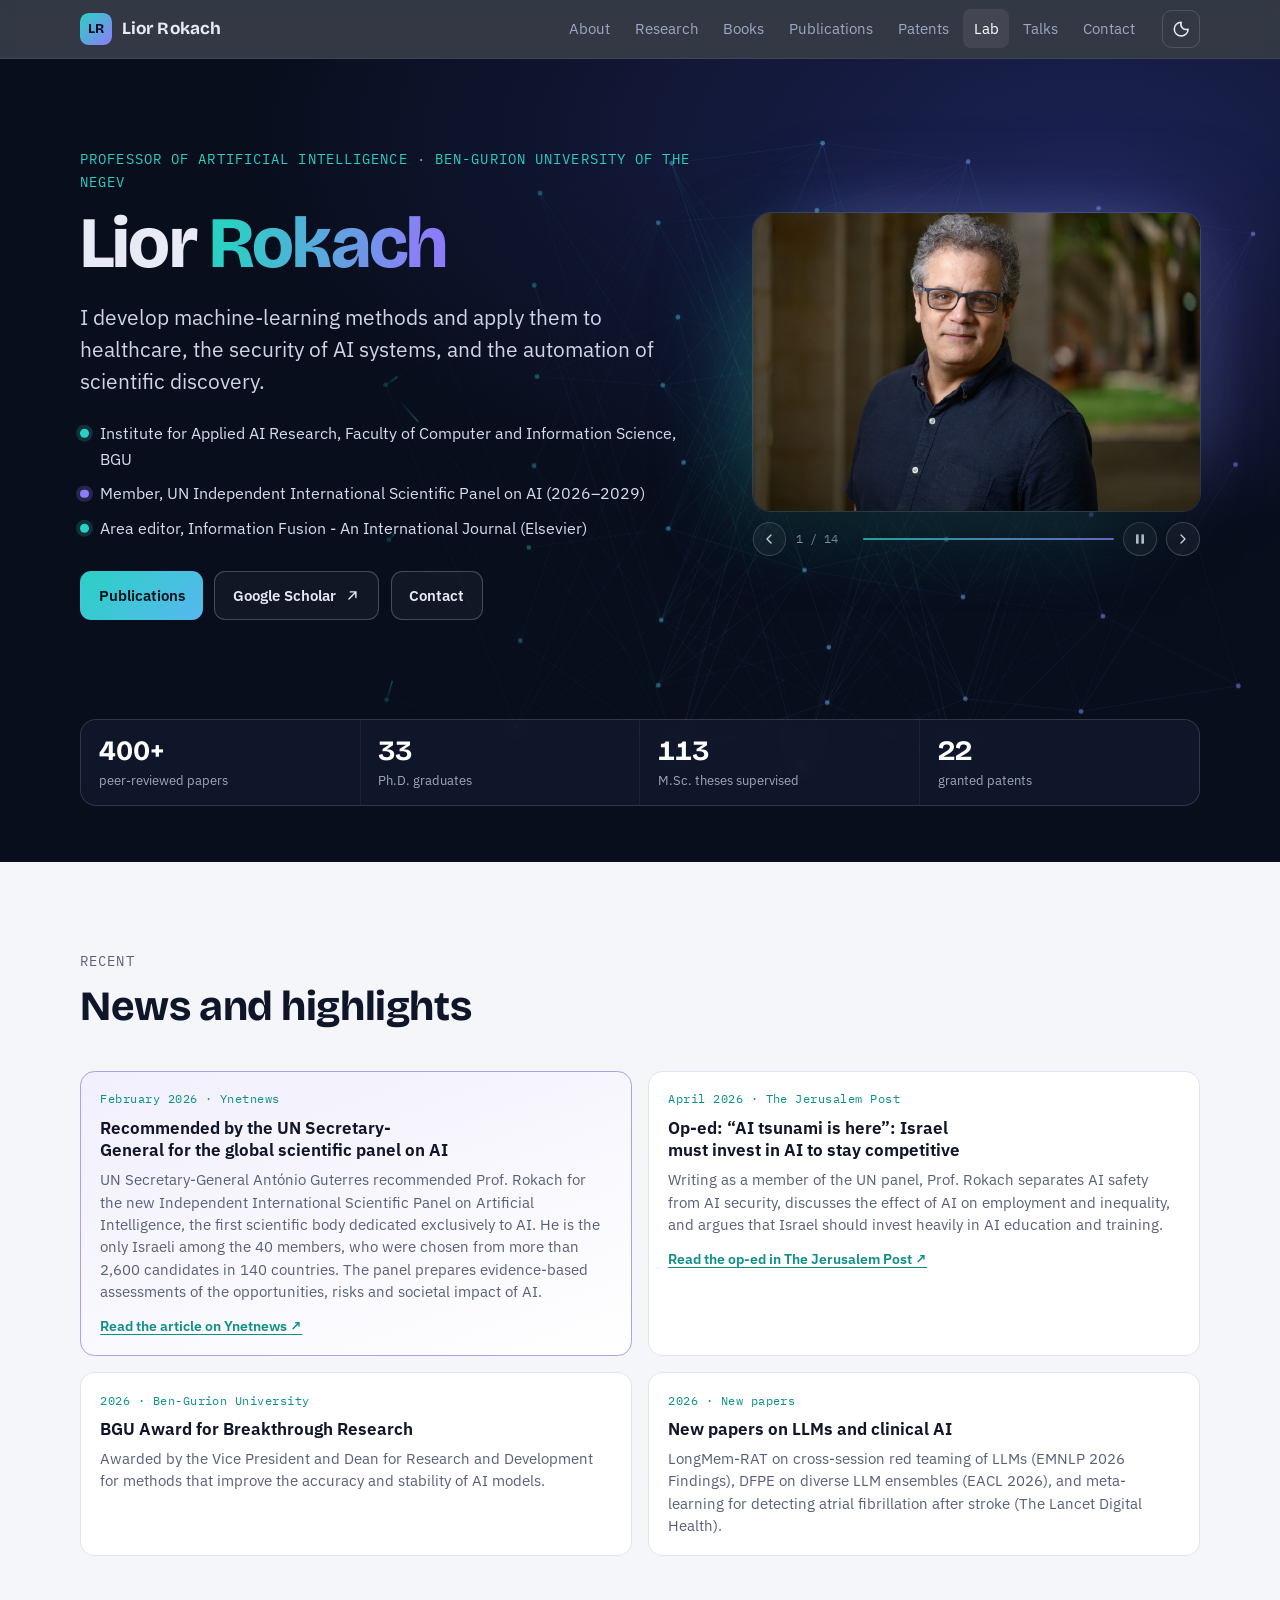
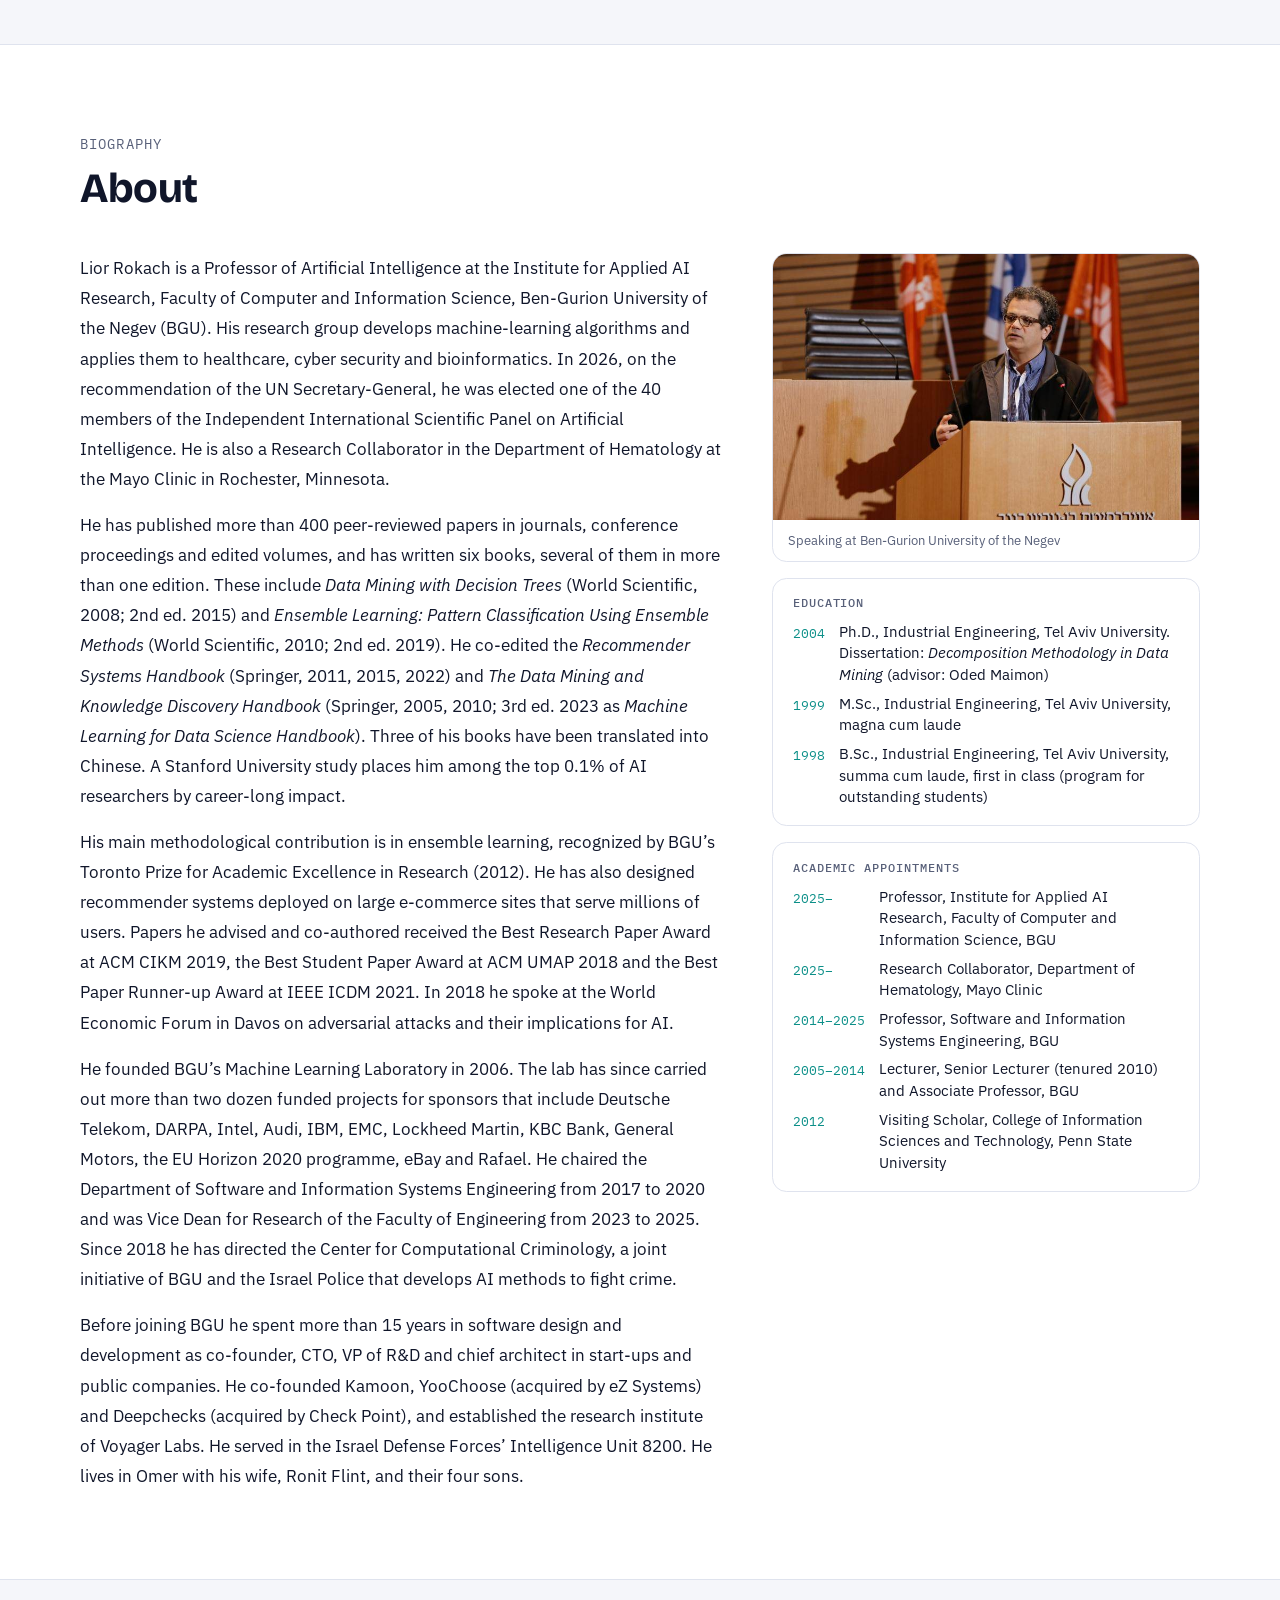
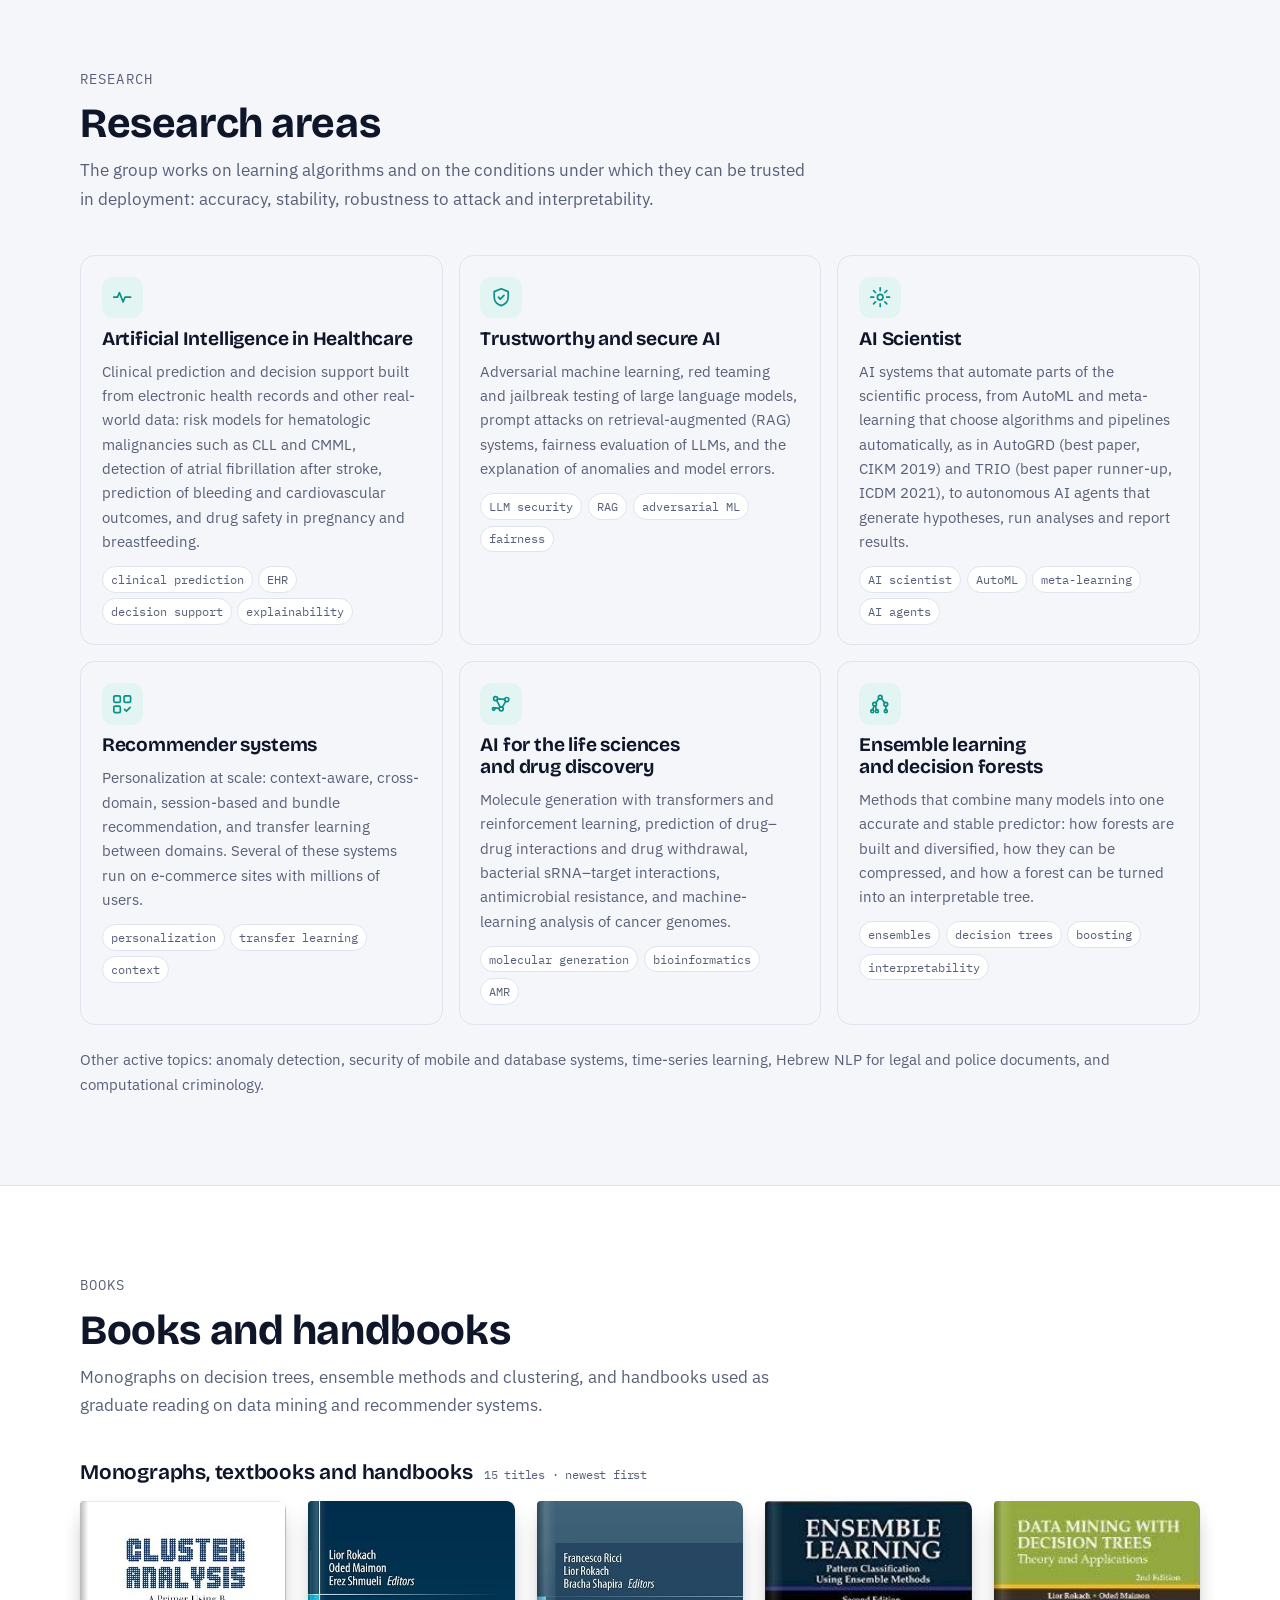
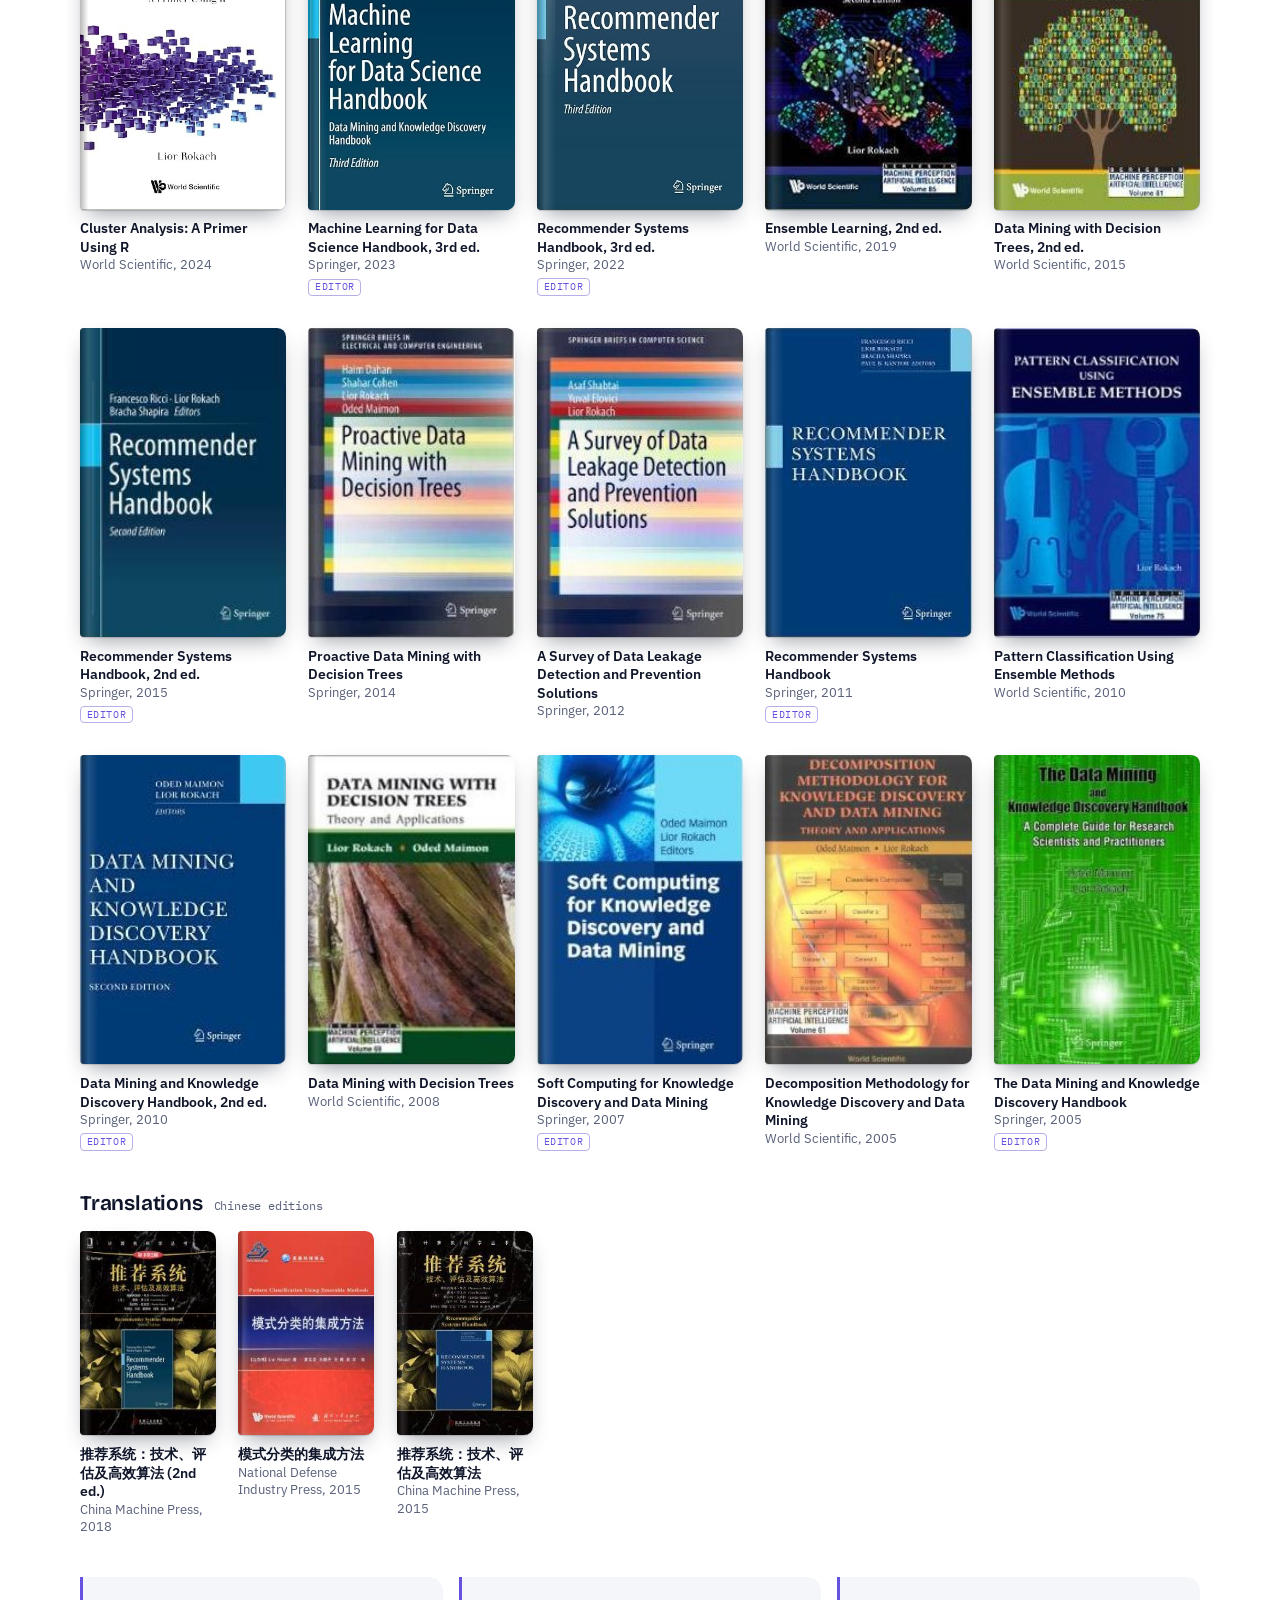
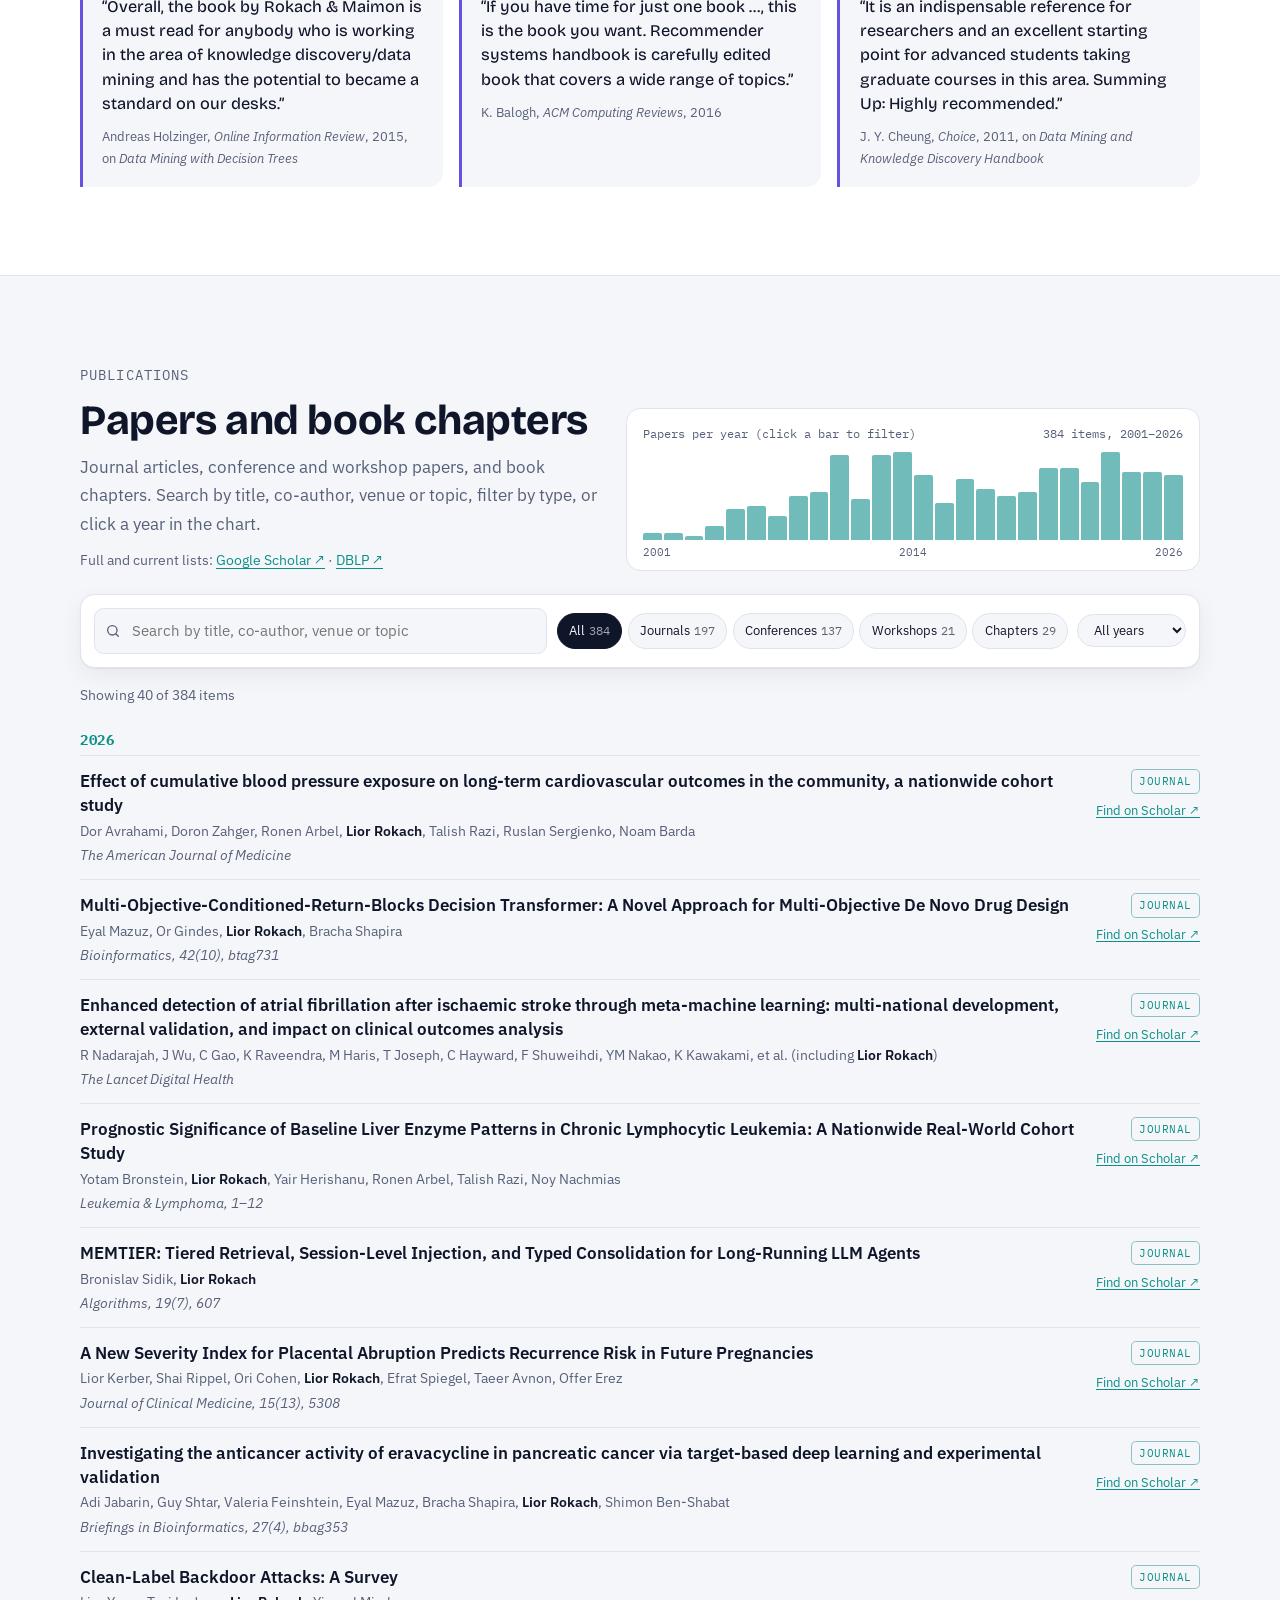
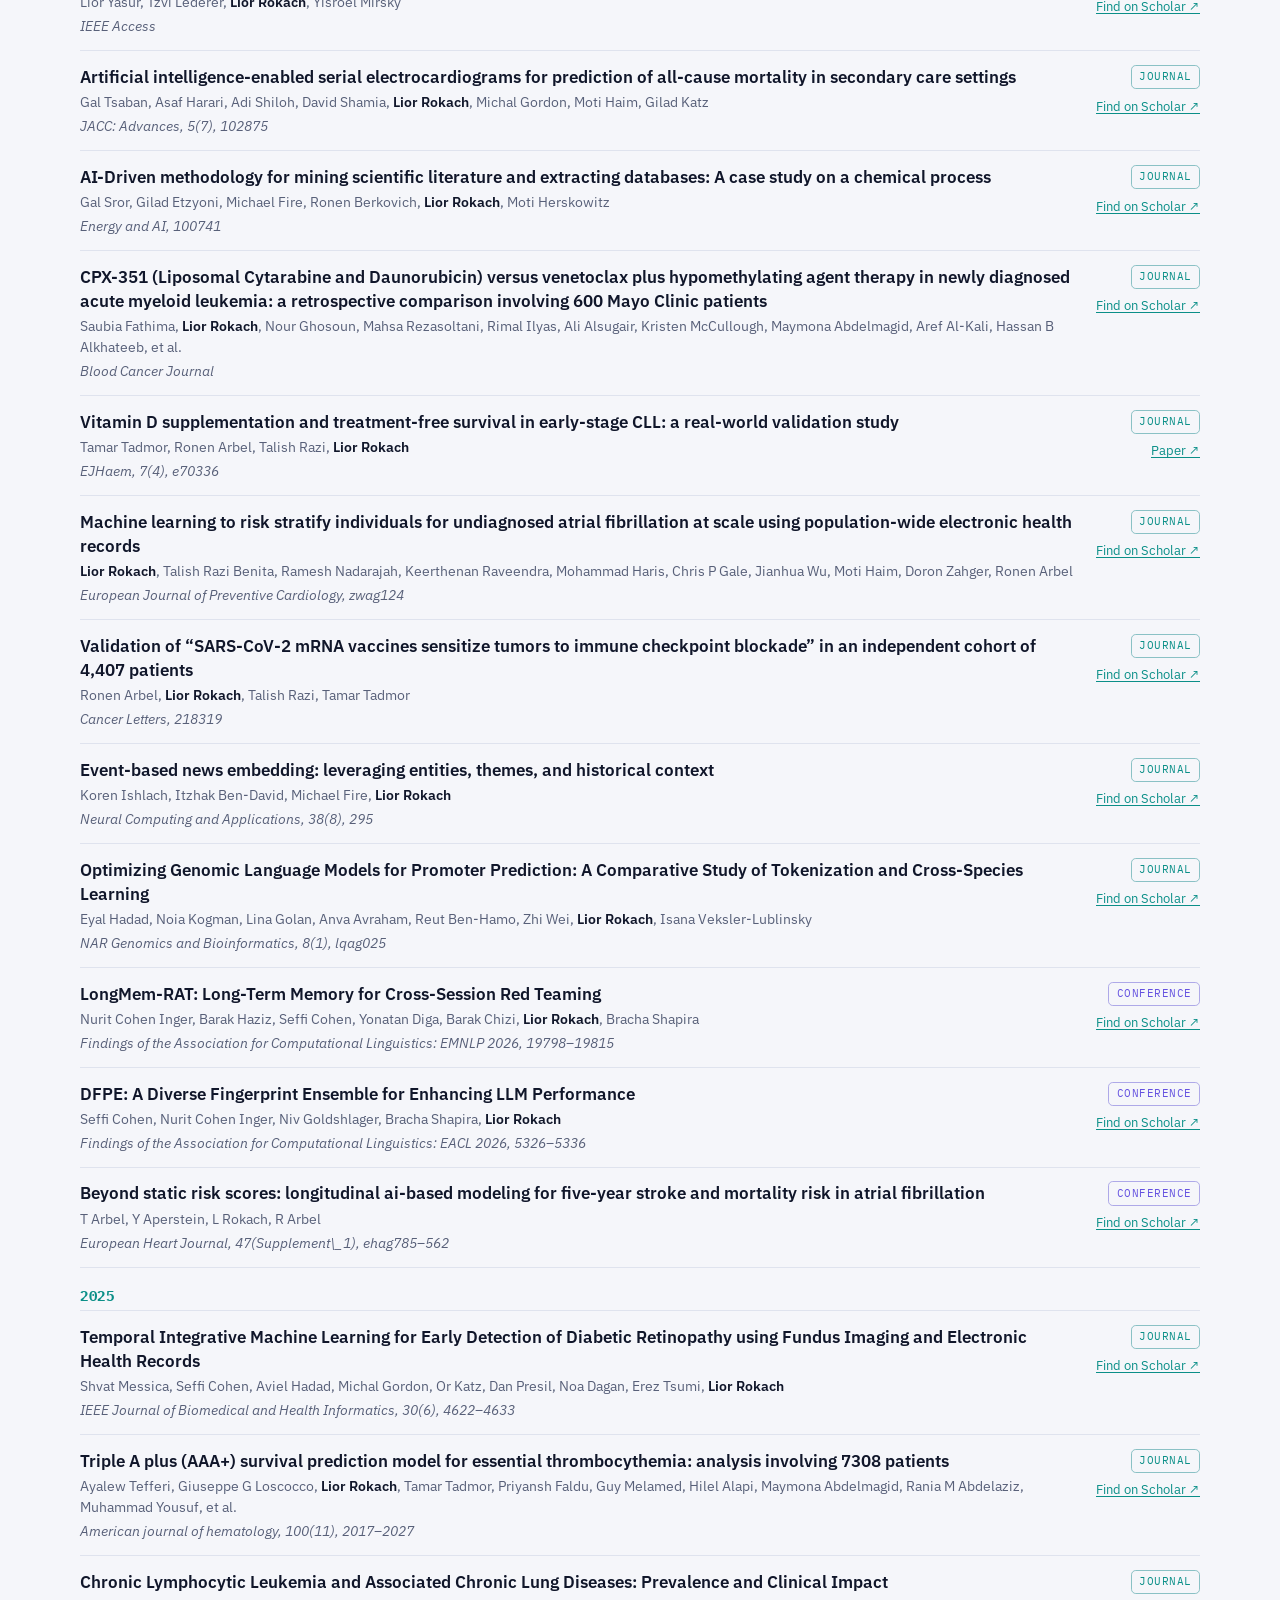
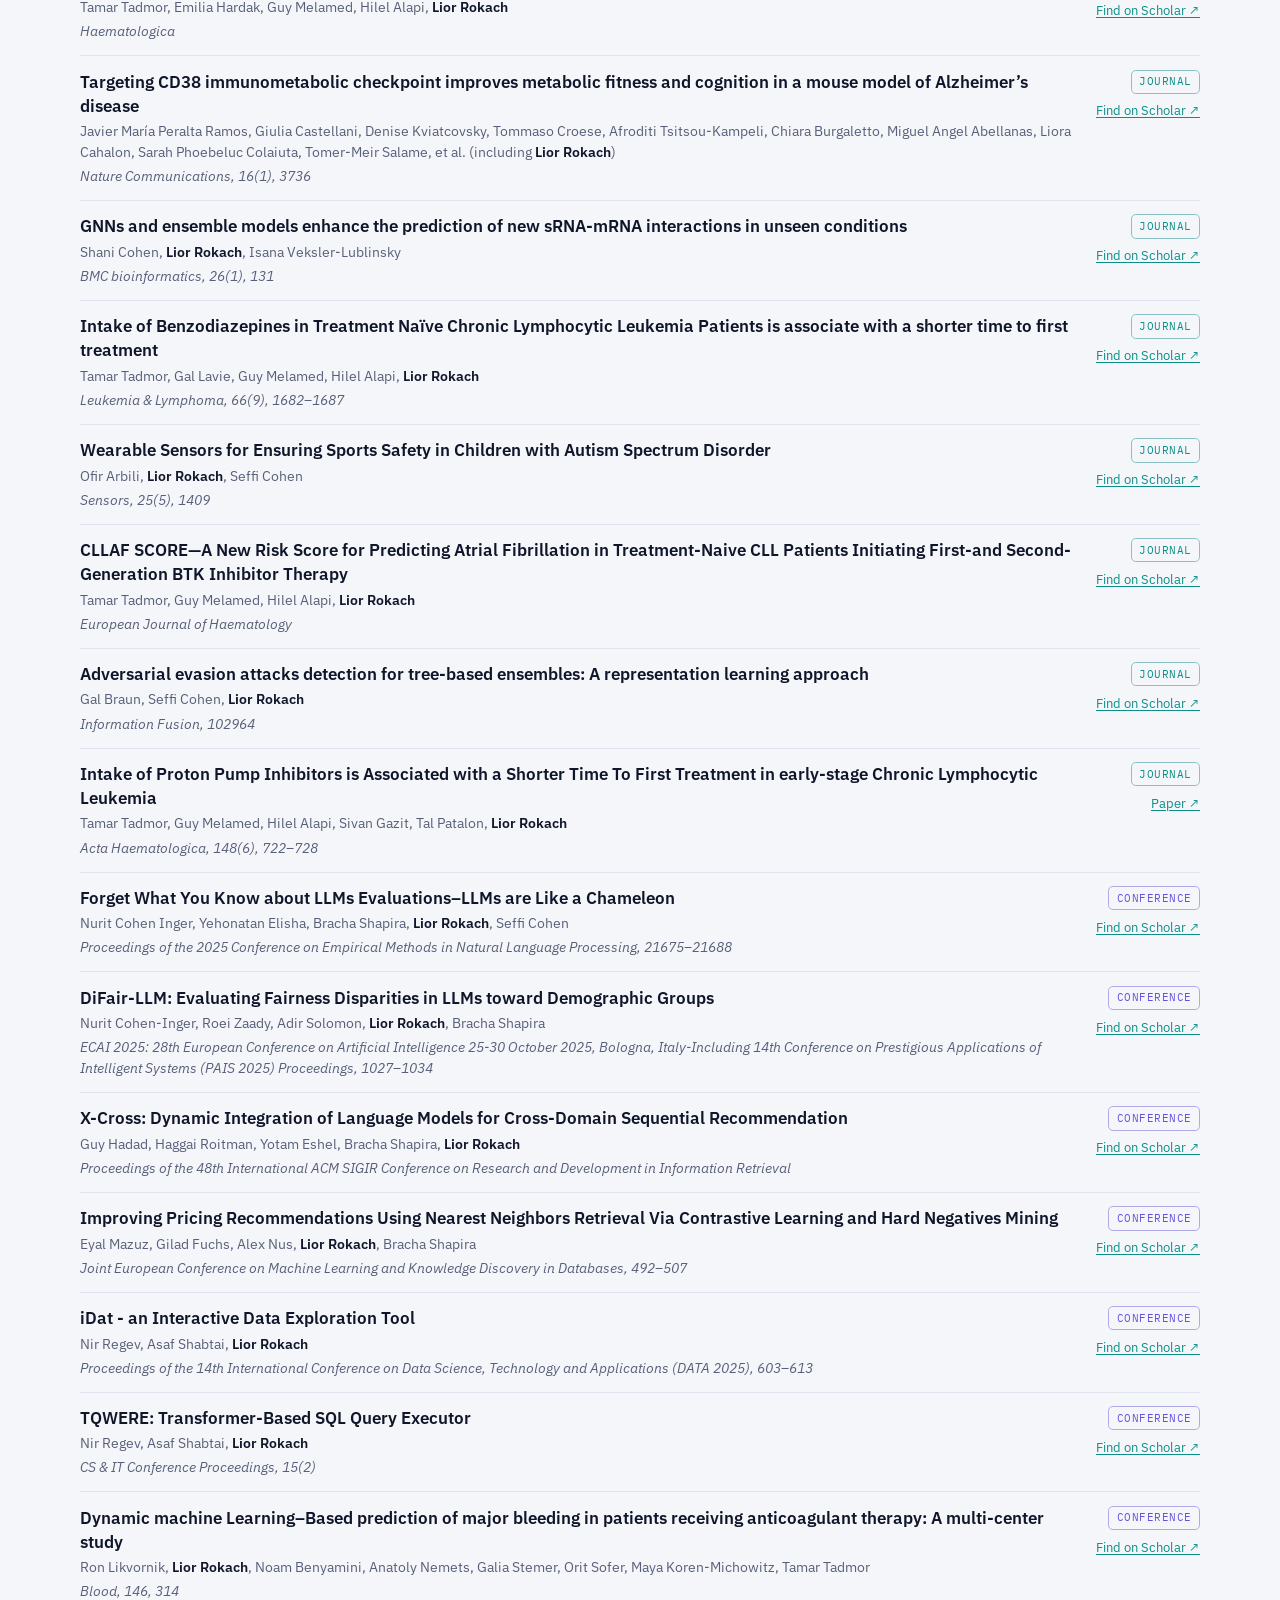
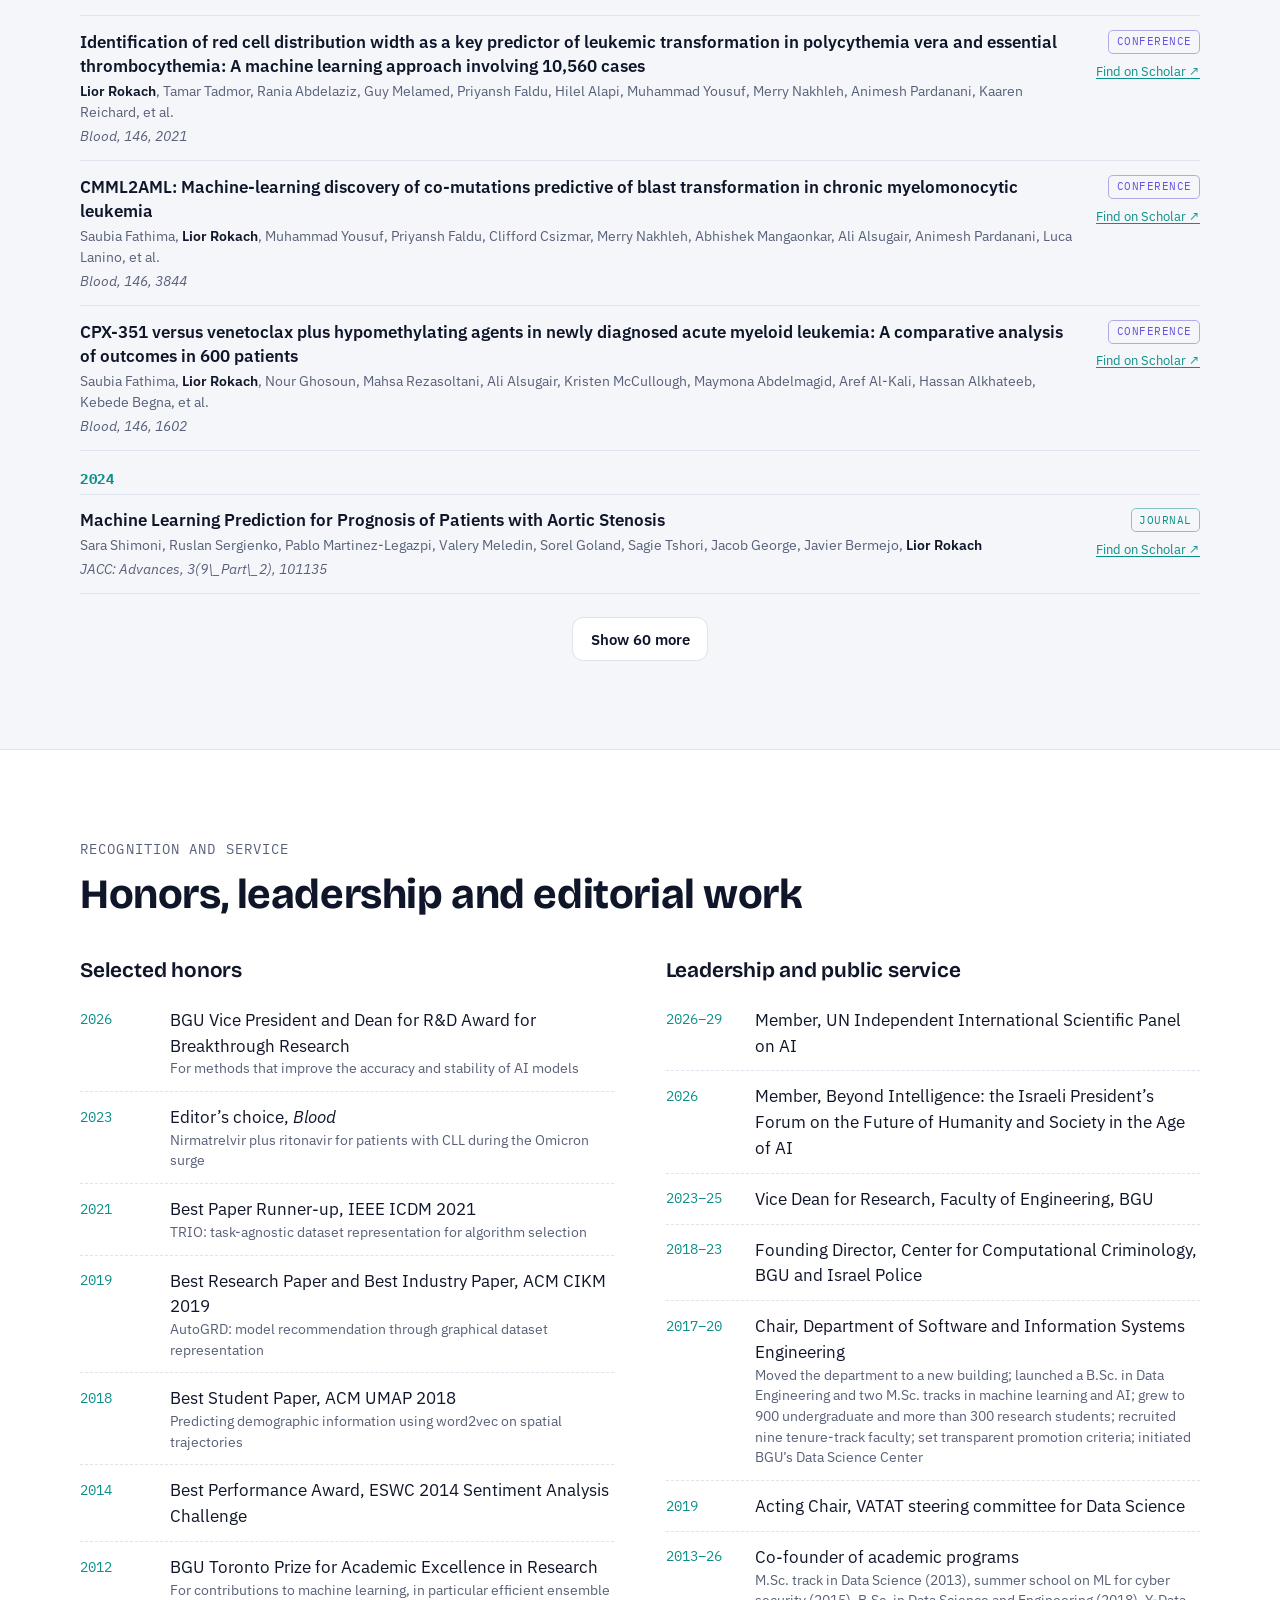
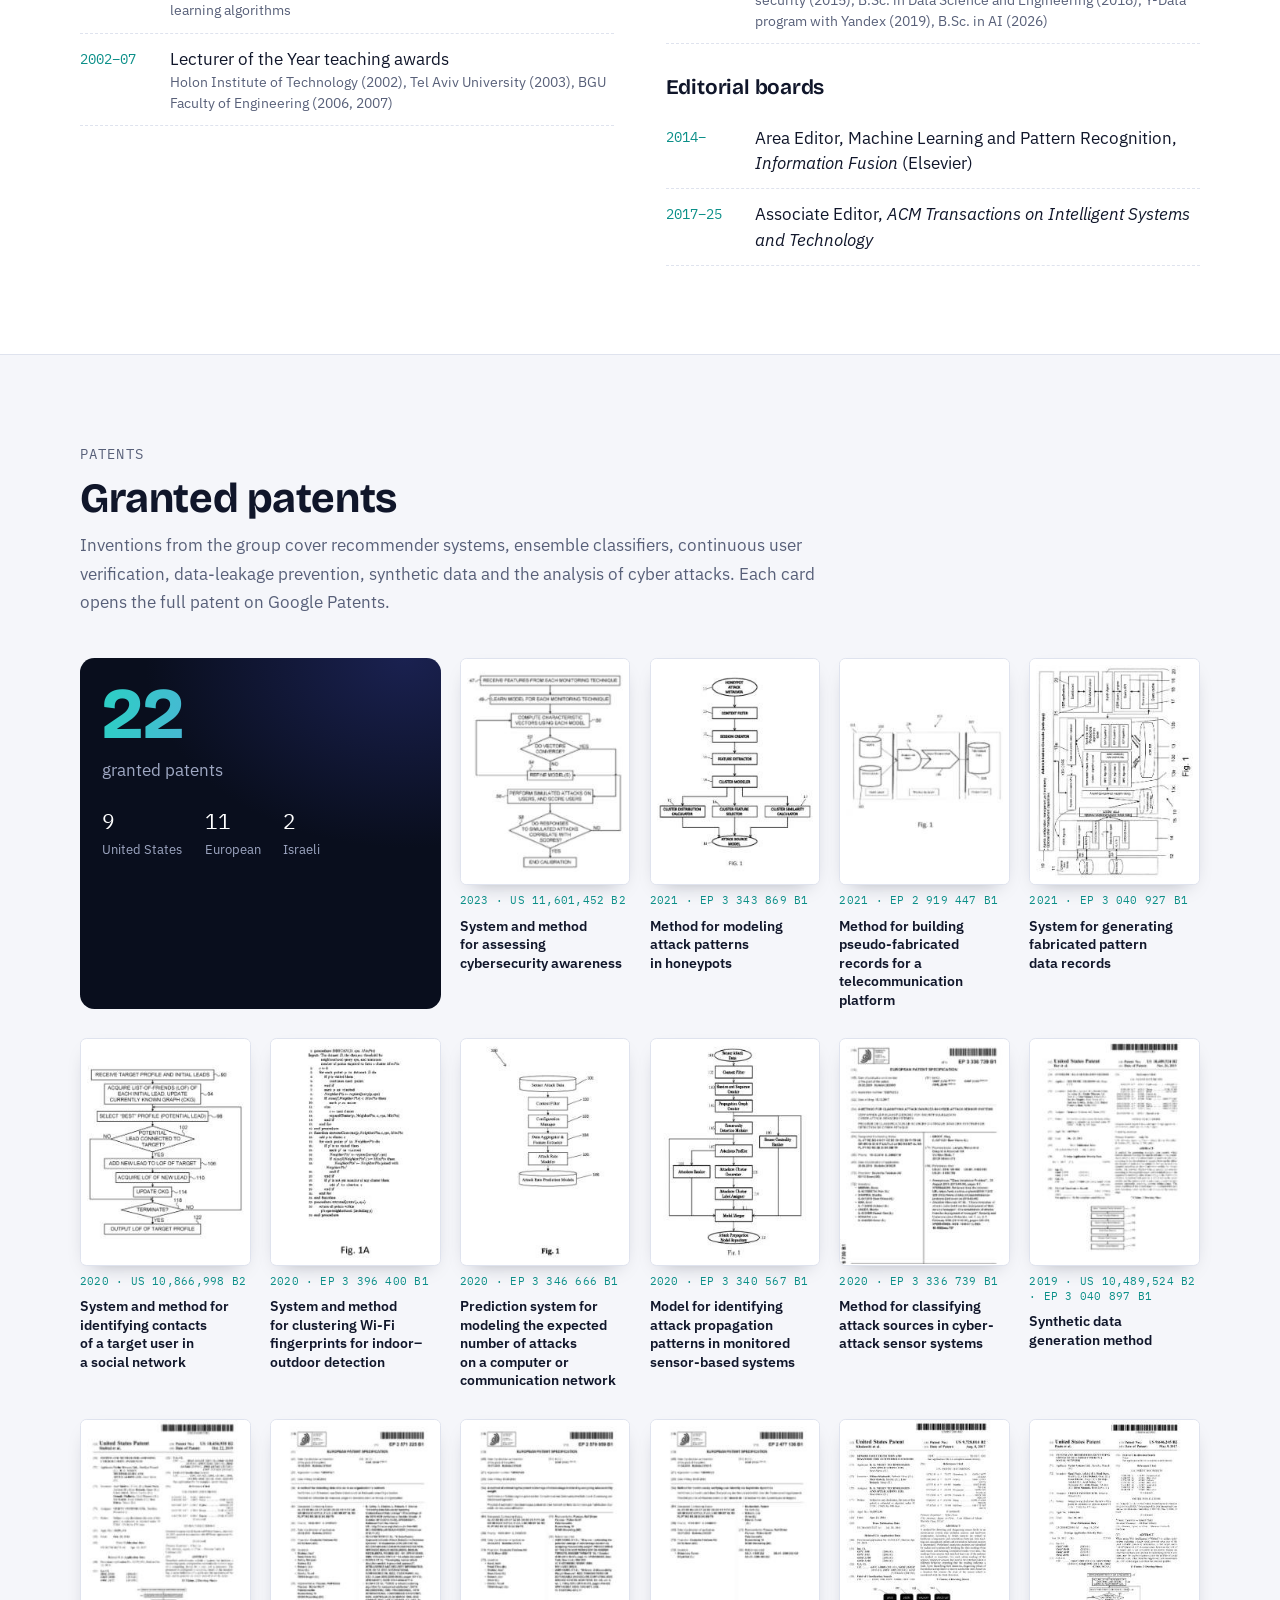
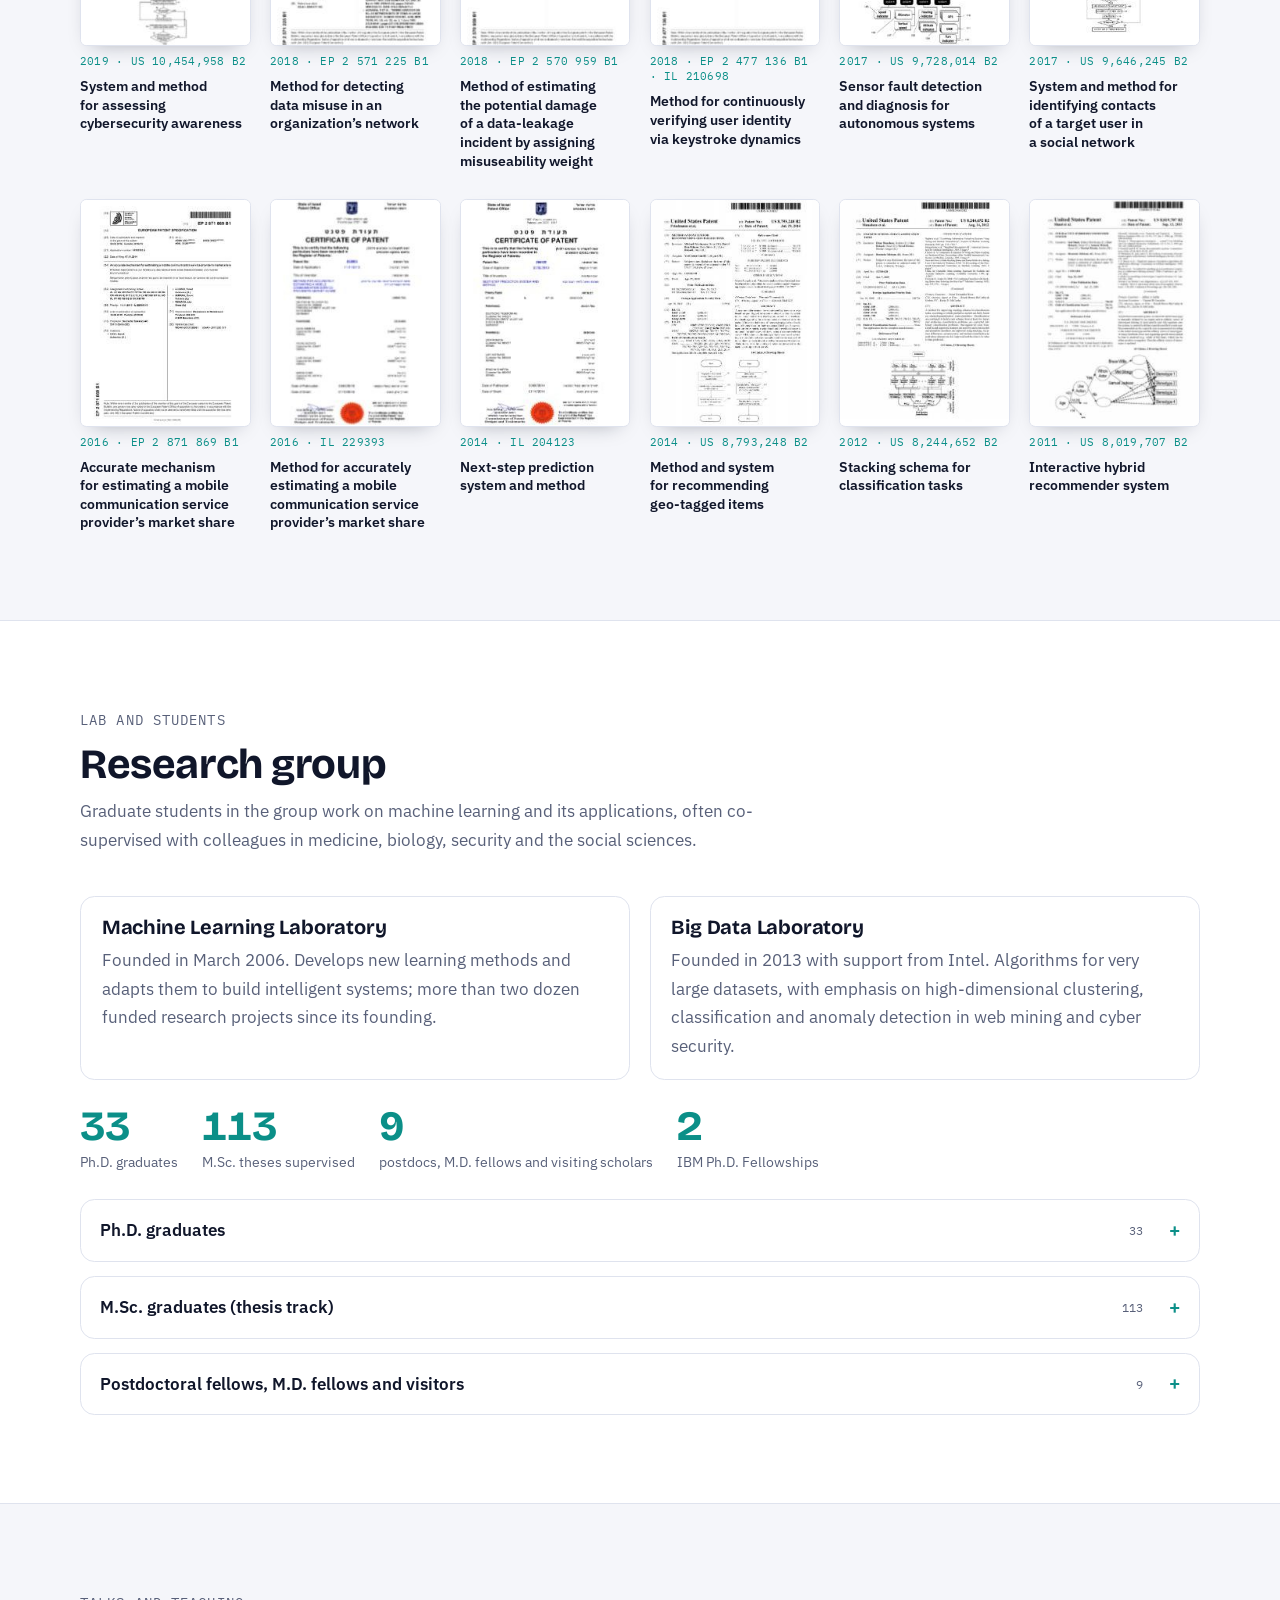
==== commit cb8a93de: "Add files via upload" ====
--- a/index.html
+++ b/index.html
@@ -56,10 +56,9 @@
       <h1 class="reveal d1">Lior <span class="grad">Rokach</span></h1>
       <p class="lede reveal d2">I develop machine-learning methods and apply them to healthcare, the security of AI systems, and the automation of scientific discovery.</p>
       <ul class="roles reveal d3">
+        <li>Institute for Applied AI Research, Faculty of Computer and Information Science, BGU</li>
         <li class="un">Member, UN Independent International Scientific Panel on AI (2026&ndash;2029)</li>
-        <li>Institute for Applied AI Research, Faculty of Computer and Information Science, BGU</li>
-        <li>Research Collaborator, Department of Hematology, Mayo Clinic</li>
-        <li>Founding Director, Center for Computational Criminology (BGU and Israel Police)</li>
+        <li>Area editor, Information Fusion - An International Journal (Elsevier) </li>
       </ul>
       <div class="cta reveal d3">
         <a class="btn btn-primary" href="#publications">Publications</a>
@@ -382,19 +381,13 @@
       <div>
         <h3 class="col-h">Selected honors</h3>
         <ol class="timeline" reversed>
-          <li><time>2026</time><div class="what">ScholarGPS Highly Ranked Scholar, Lifetime, all fields<small>Top 0.05% of about 30 million scholars</small></div></li>
           <li><time>2026</time><div class="what">BGU Vice President and Dean for R&amp;D Award for Breakthrough Research<small>For methods that improve the accuracy and stability of AI models</small></div></li>
-          <li><time>2022&ndash;26</time><div class="what">Top 0.1% of AI researchers by career-long impact<small>Stanford/Elsevier Top 2% Scientists rankings, every year</small></div></li>
-          <li><time>2024</time><div class="what">ScholarGPS inaugural Highly Ranked Scholar in Data Mining<small>Top 0.05% worldwide</small></div></li>
           <li><time>2023</time><div class="what">Editor&rsquo;s choice, <i>Blood</i><small>Nirmatrelvir plus ritonavir for patients with CLL during the Omicron surge</small></div></li>
           <li><time>2021</time><div class="what">Best Paper Runner-up, IEEE ICDM 2021<small>TRIO: task-agnostic dataset representation for algorithm selection</small></div></li>
           <li><time>2019</time><div class="what">Best Research Paper and Best Industry Paper, ACM CIKM 2019<small>AutoGRD: model recommendation through graphical dataset representation</small></div></li>
           <li><time>2018</time><div class="what">Best Student Paper, ACM UMAP 2018<small>Predicting demographic information using word2vec on spatial trajectories</small></div></li>
-          <li><time>2018</time><div class="what">AMiner AI-10 Most Influential Scholar Award (social networks)</div></li>
-          <li><time>2018</time><div class="what">ESI Highly Cited Paper<small>Decision forest: twenty years of research</small></div></li>
           <li><time>2014</time><div class="what">Best Performance Award, ESWC 2014 Sentiment Analysis Challenge</div></li>
           <li><time>2012</time><div class="what">BGU Toronto Prize for Academic Excellence in Research<small>For contributions to machine learning, in particular efficient ensemble learning algorithms</small></div></li>
-          <li><time>2012</time><div class="what">ESI Highly Cited Paper<small>Ensemble-based classifiers</small></div></li>
           <li><time>2002&ndash;07</time><div class="what">Lecturer of the Year teaching awards<small>Holon Institute of Technology (2002), Tel Aviv University (2003), BGU Faculty of Engineering (2006, 2007)</small></div></li>
         </ol>
       </div>
@@ -403,21 +396,17 @@
         <ol class="timeline" reversed>
           <li><time>2026&ndash;29</time><div class="what">Member, UN Independent International Scientific Panel on AI</div></li>
           <li><time>2026</time><div class="what">Member, Beyond Intelligence: the Israeli President&rsquo;s Forum on the Future of Humanity and Society in the Age of AI</div></li>
-          <li><time>2026&ndash;29</time><div class="what">Member, Professional Advisory Committee for Computer Science and AI, Ministry of Education</div></li>
-          <li><time>2026&ndash;29</time><div class="what">Member, Committee for the Doctoral Scholarship Program in AI and Data Science, Planning and Budgeting Committee (VATAT)</div></li>
           <li><time>2023&ndash;25</time><div class="what">Vice Dean for Research, Faculty of Engineering, BGU</div></li>
-          <li><time>2018&ndash;</time><div class="what">Founding Director, Center for Computational Criminology, BGU and Israel Police</div></li>
+          <li><time>2018&ndash;23</time><div class="what">Founding Director, Center for Computational Criminology, BGU and Israel Police</div></li>
           <li><time>2017&ndash;20</time><div class="what">Chair, Department of Software and Information Systems Engineering<small>Moved the department to a new building; launched a B.Sc. in Data Engineering and two M.Sc. tracks in machine learning and AI; grew to 900 undergraduate and more than 300 research students; recruited nine tenure-track faculty; set transparent promotion criteria; initiated BGU&rsquo;s Data Science Center</small></div></li>
           <li><time>2019</time><div class="what">Acting Chair, VATAT steering committee for Data Science</div></li>
           <li><time>2013&ndash;26</time><div class="what">Co-founder of academic programs<small>M.Sc. track in Data Science (2013), summer school on ML for cyber security (2015), B.Sc. in Data Science and Engineering (2018), Y-Data program with Yandex (2019), B.Sc. in AI (2026)</small></div></li>
         </ol>
         <h3 class="col-h" style="margin-top:2rem">Editorial boards</h3>
         <ol class="timeline" reversed>
-          <li><time>2017&ndash;</time><div class="what">Associate Editor, <i>ACM Transactions on Intelligent Systems and Technology</i></div></li>
           <li><time>2014&ndash;</time><div class="what">Area Editor, Machine Learning and Pattern Recognition, <i>Information Fusion</i> (Elsevier)</div></li>
-          <li><time>2011&ndash;</time><div class="what">Associate Editor, <i>Progress in Artificial Intelligence</i> (Springer)</div></li>
+          <li><time>2017&ndash;25</time><div class="what">Associate Editor, <i>ACM Transactions on Intelligent Systems and Technology</i></div></li>
         </ol>
-        <p class="muted" style="font-size:.9rem;margin-top:1rem">Senior program committee member at ACM RecSys, ACM KDD, ACM CIKM and IJCAI; workshops co-chair of ACM RecSys 2014; reviewer for the Israel Science Foundation, BSF, GIF and several European research councils.</p>
       </div>
     </div>
   </div>
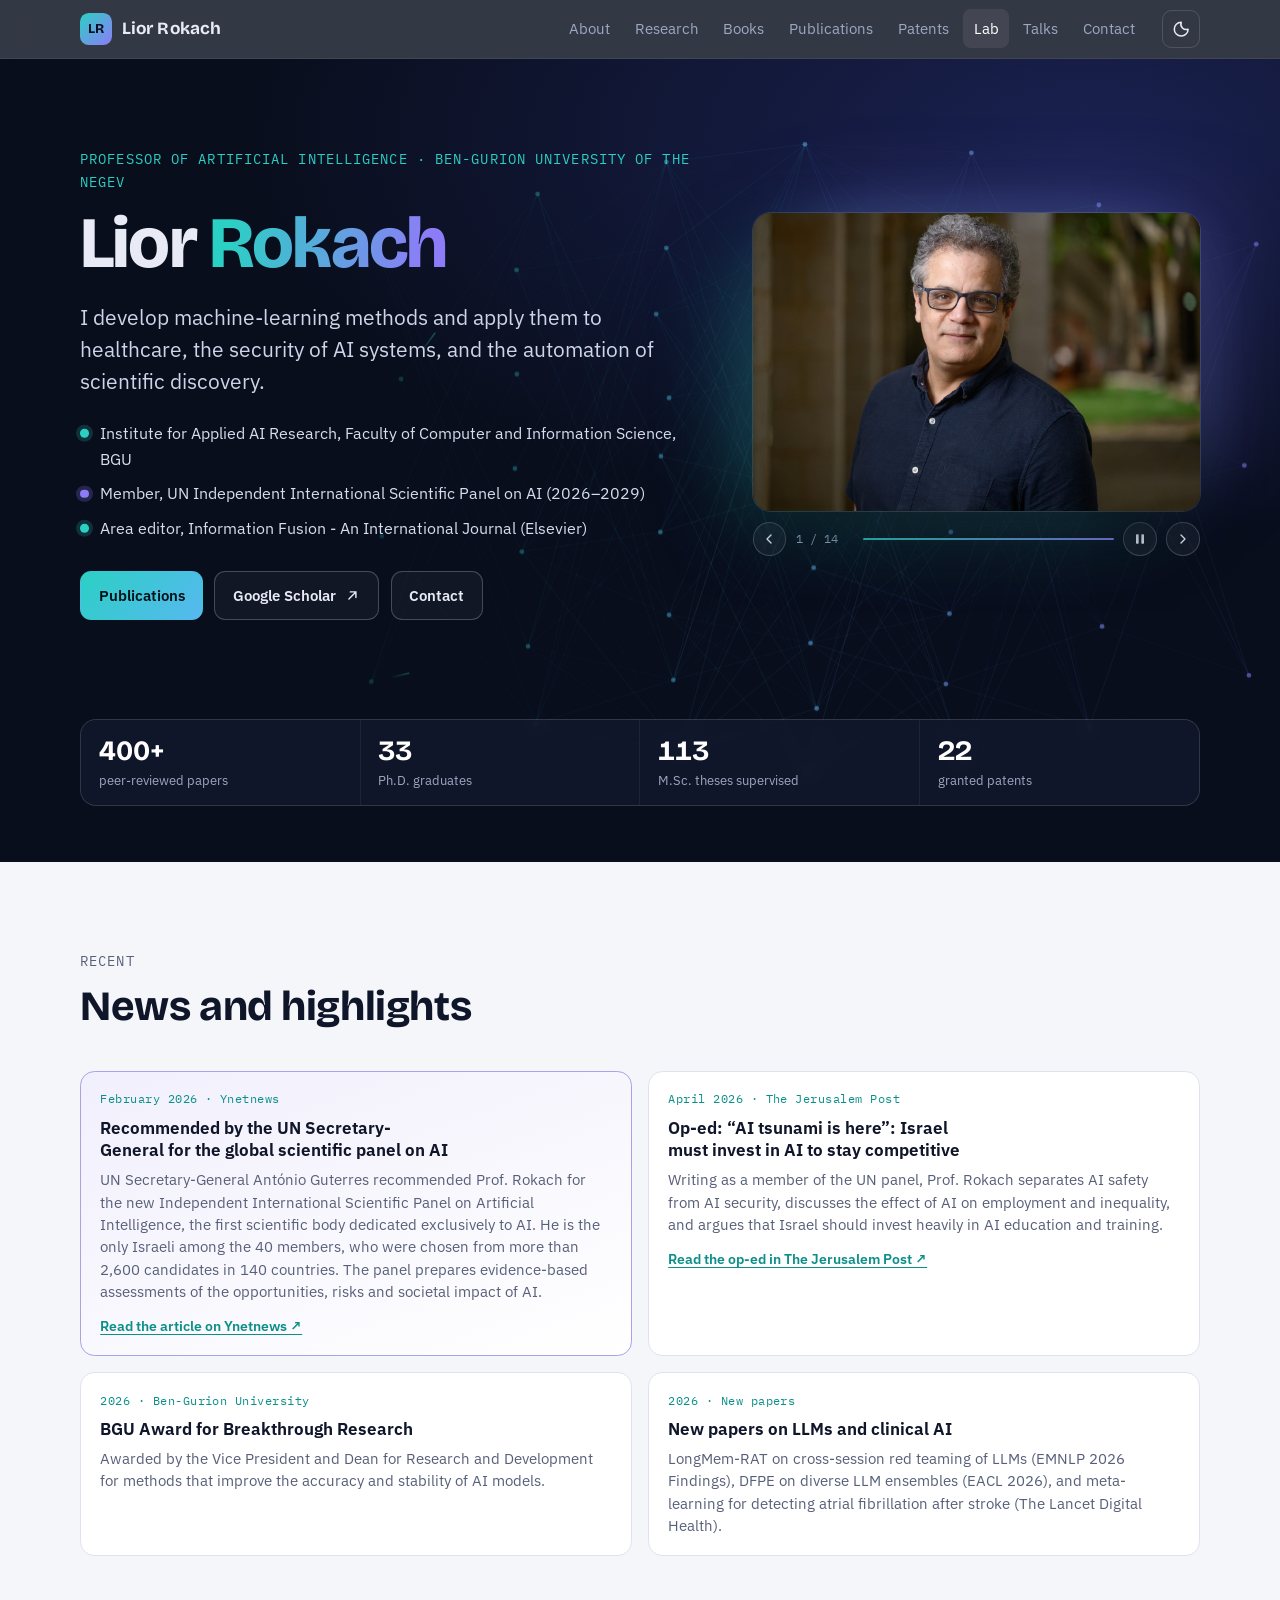
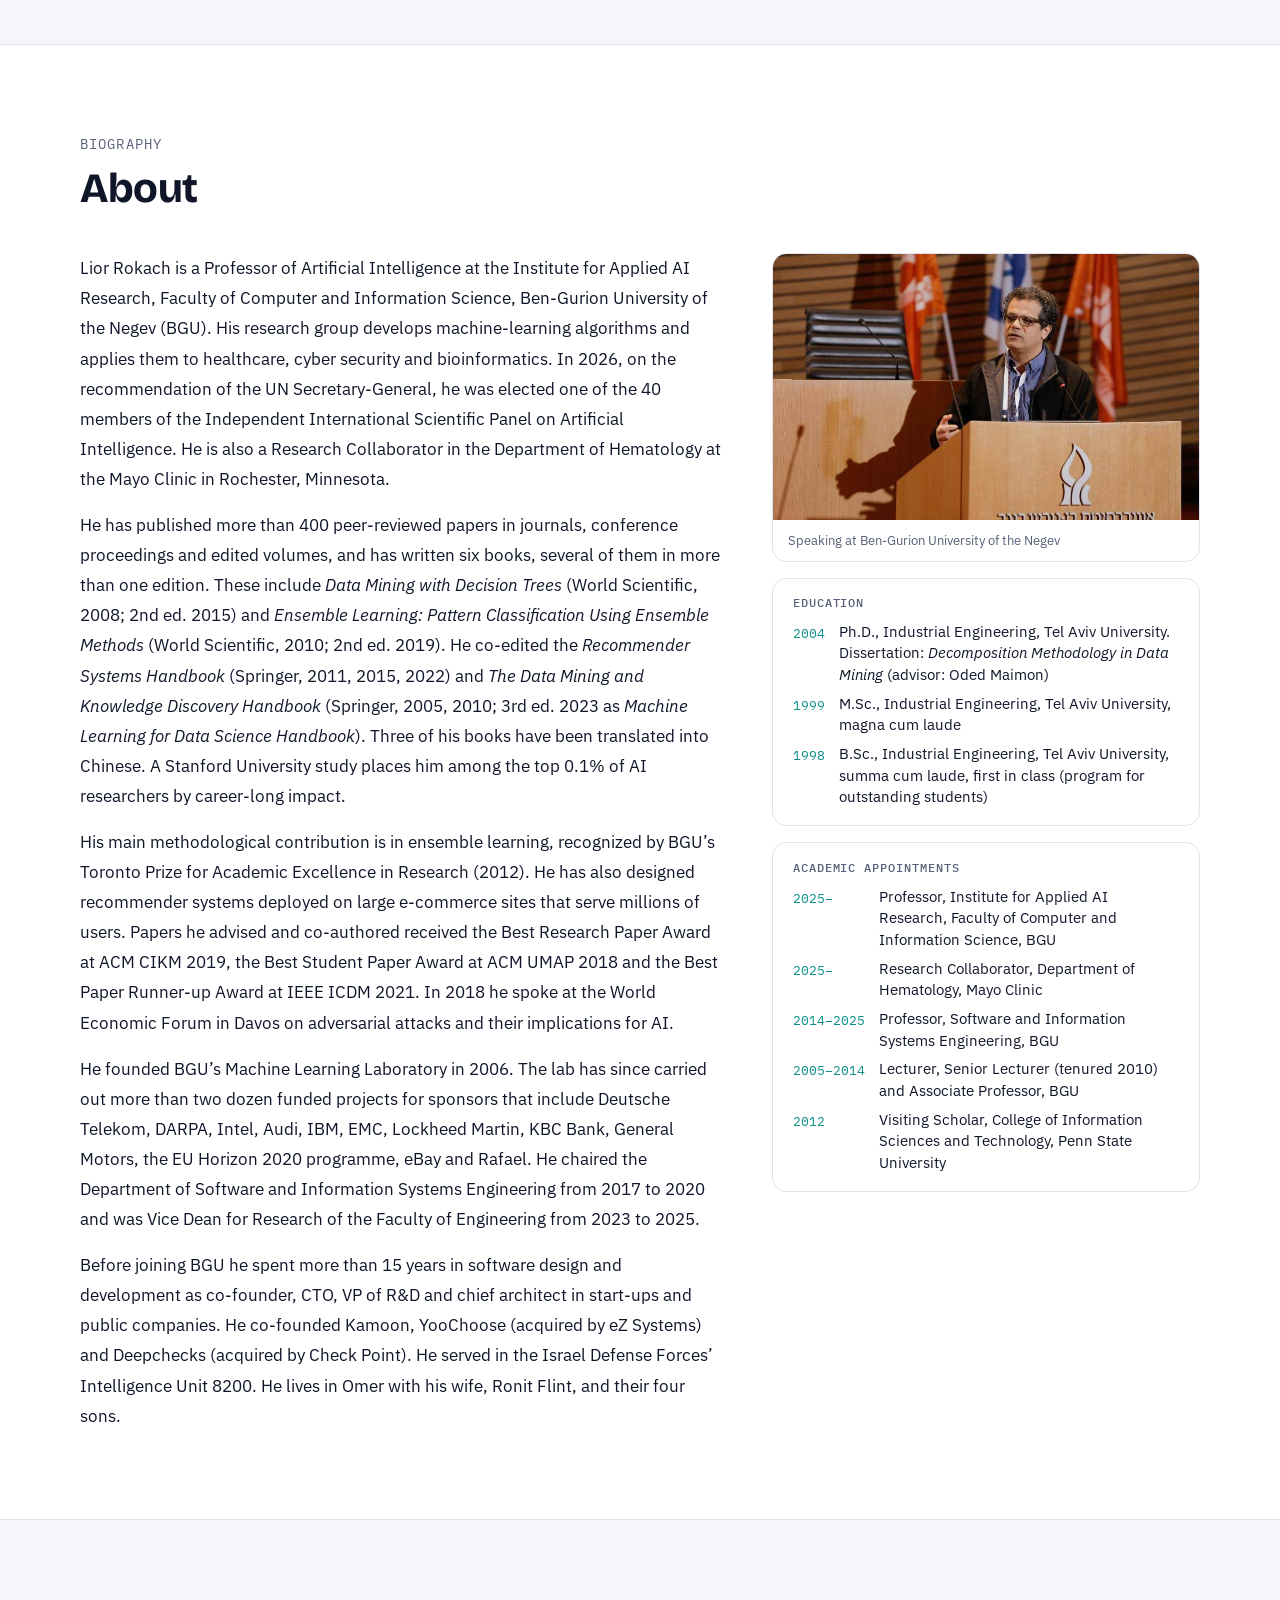
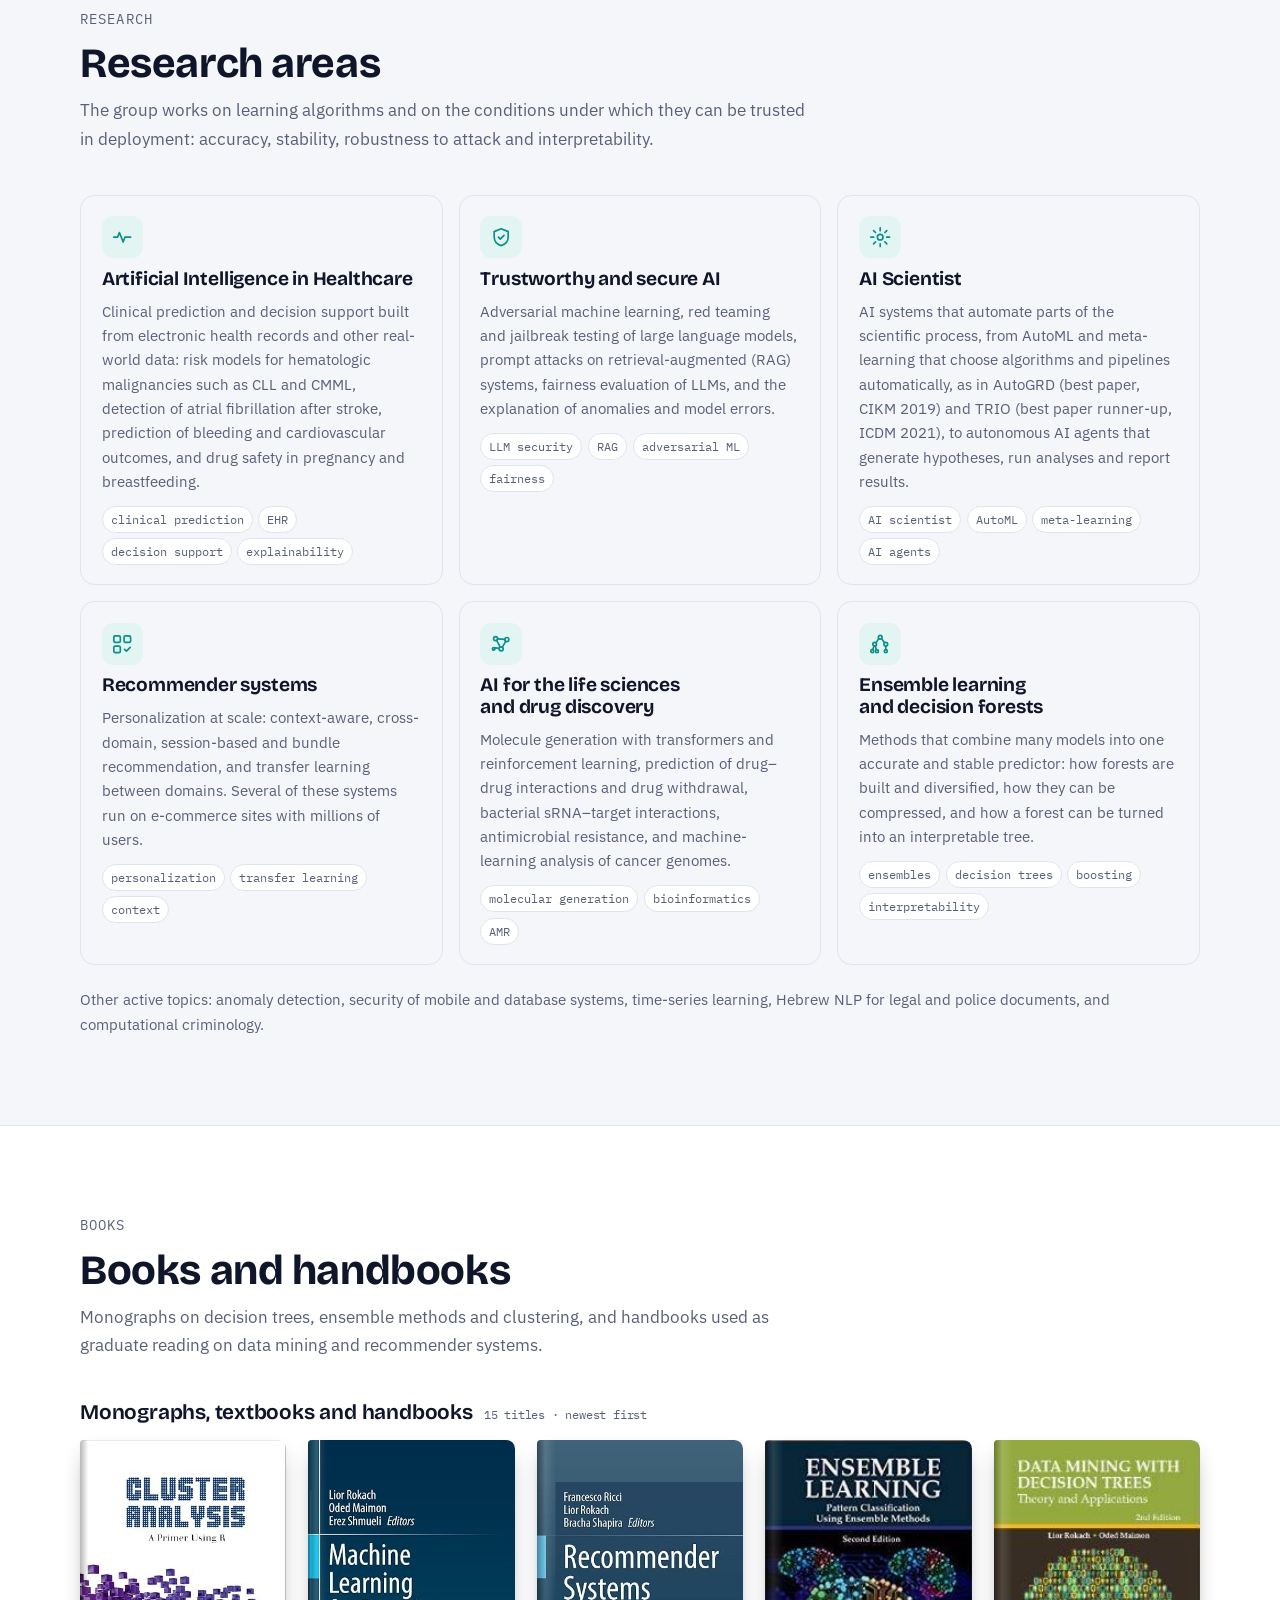
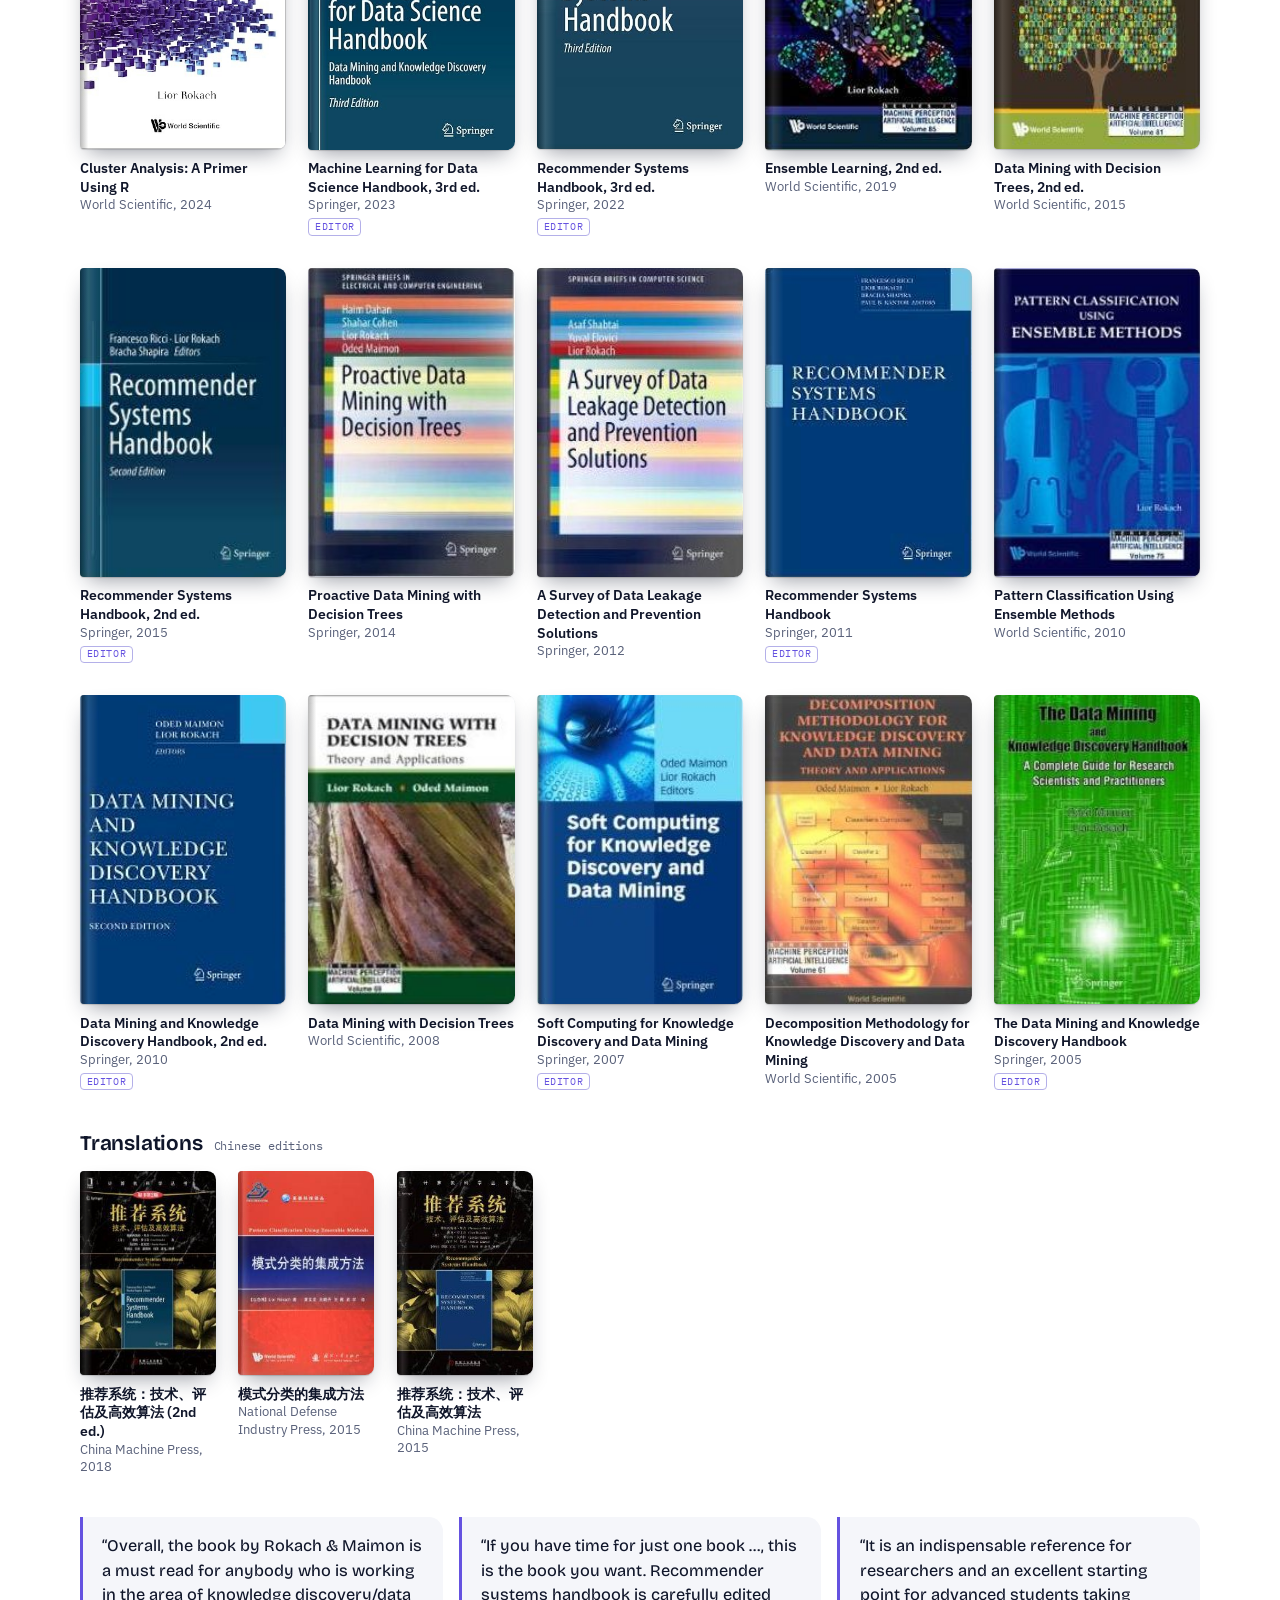
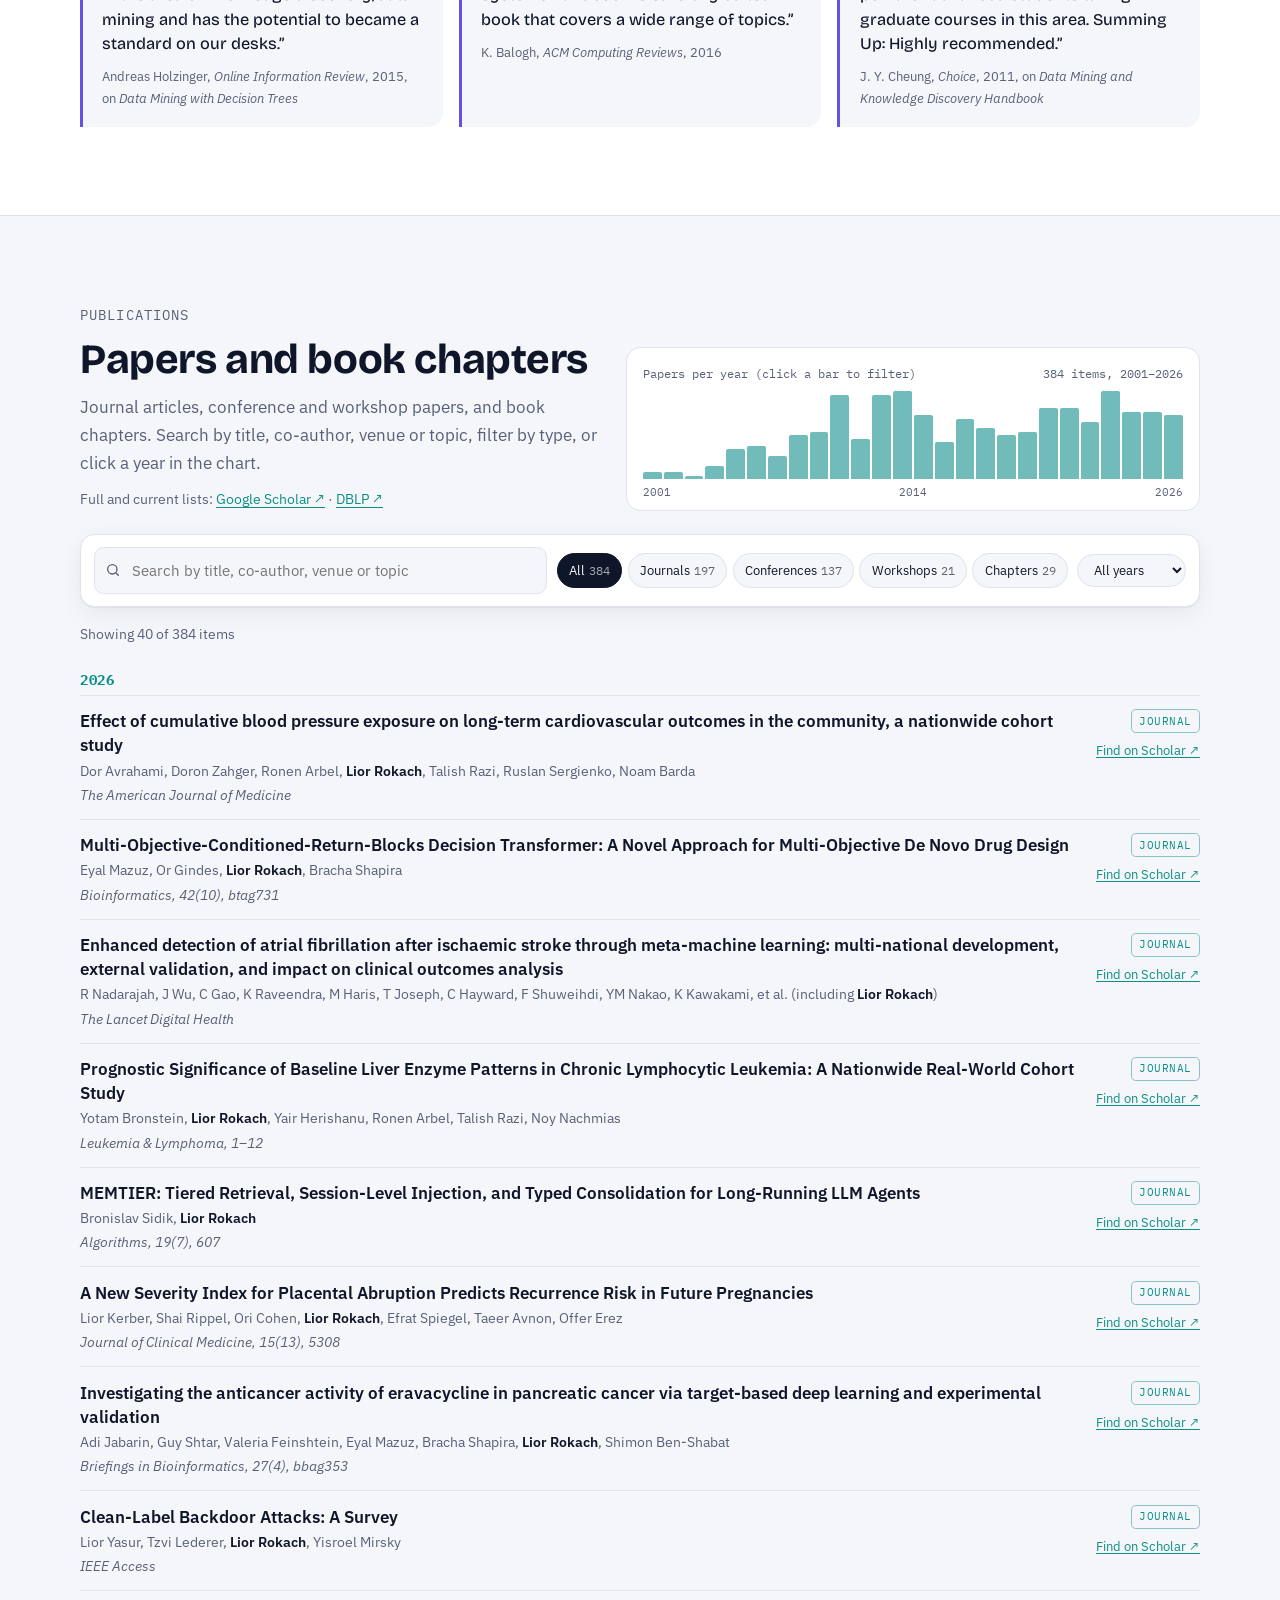
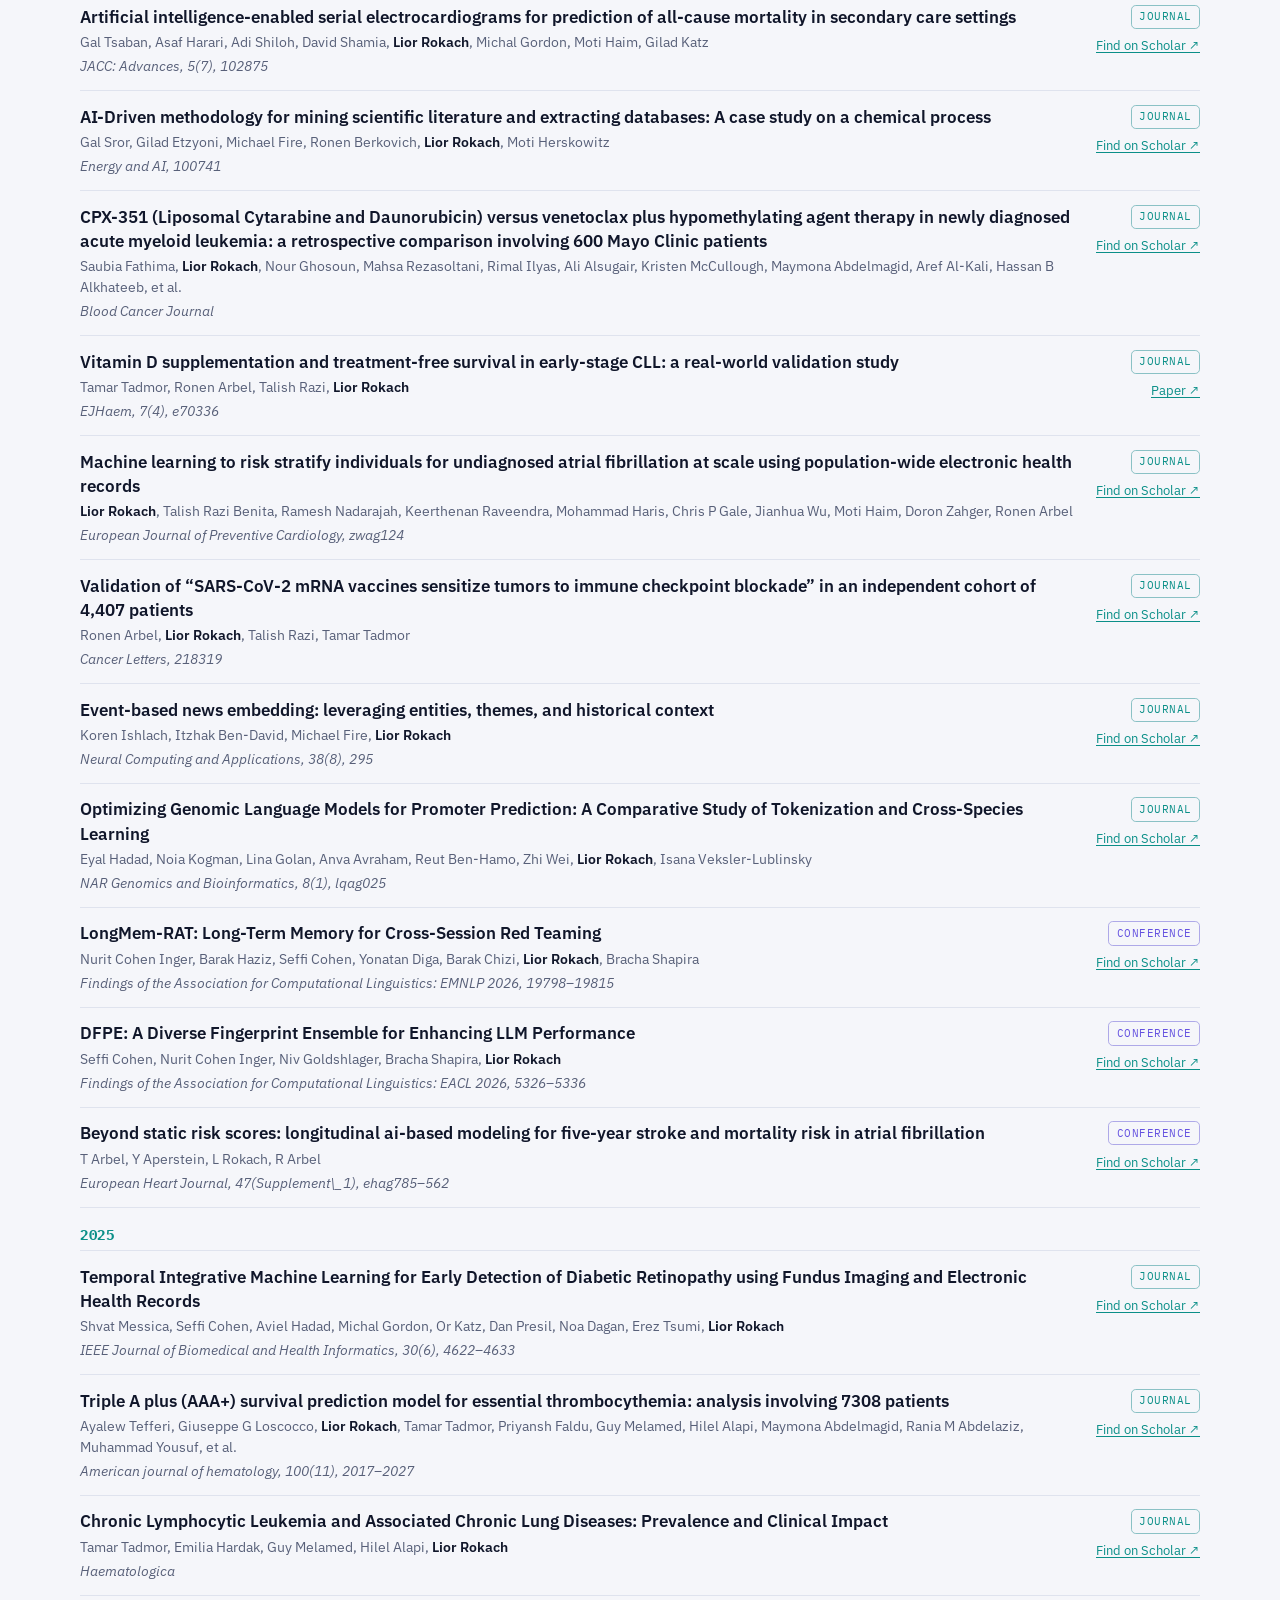
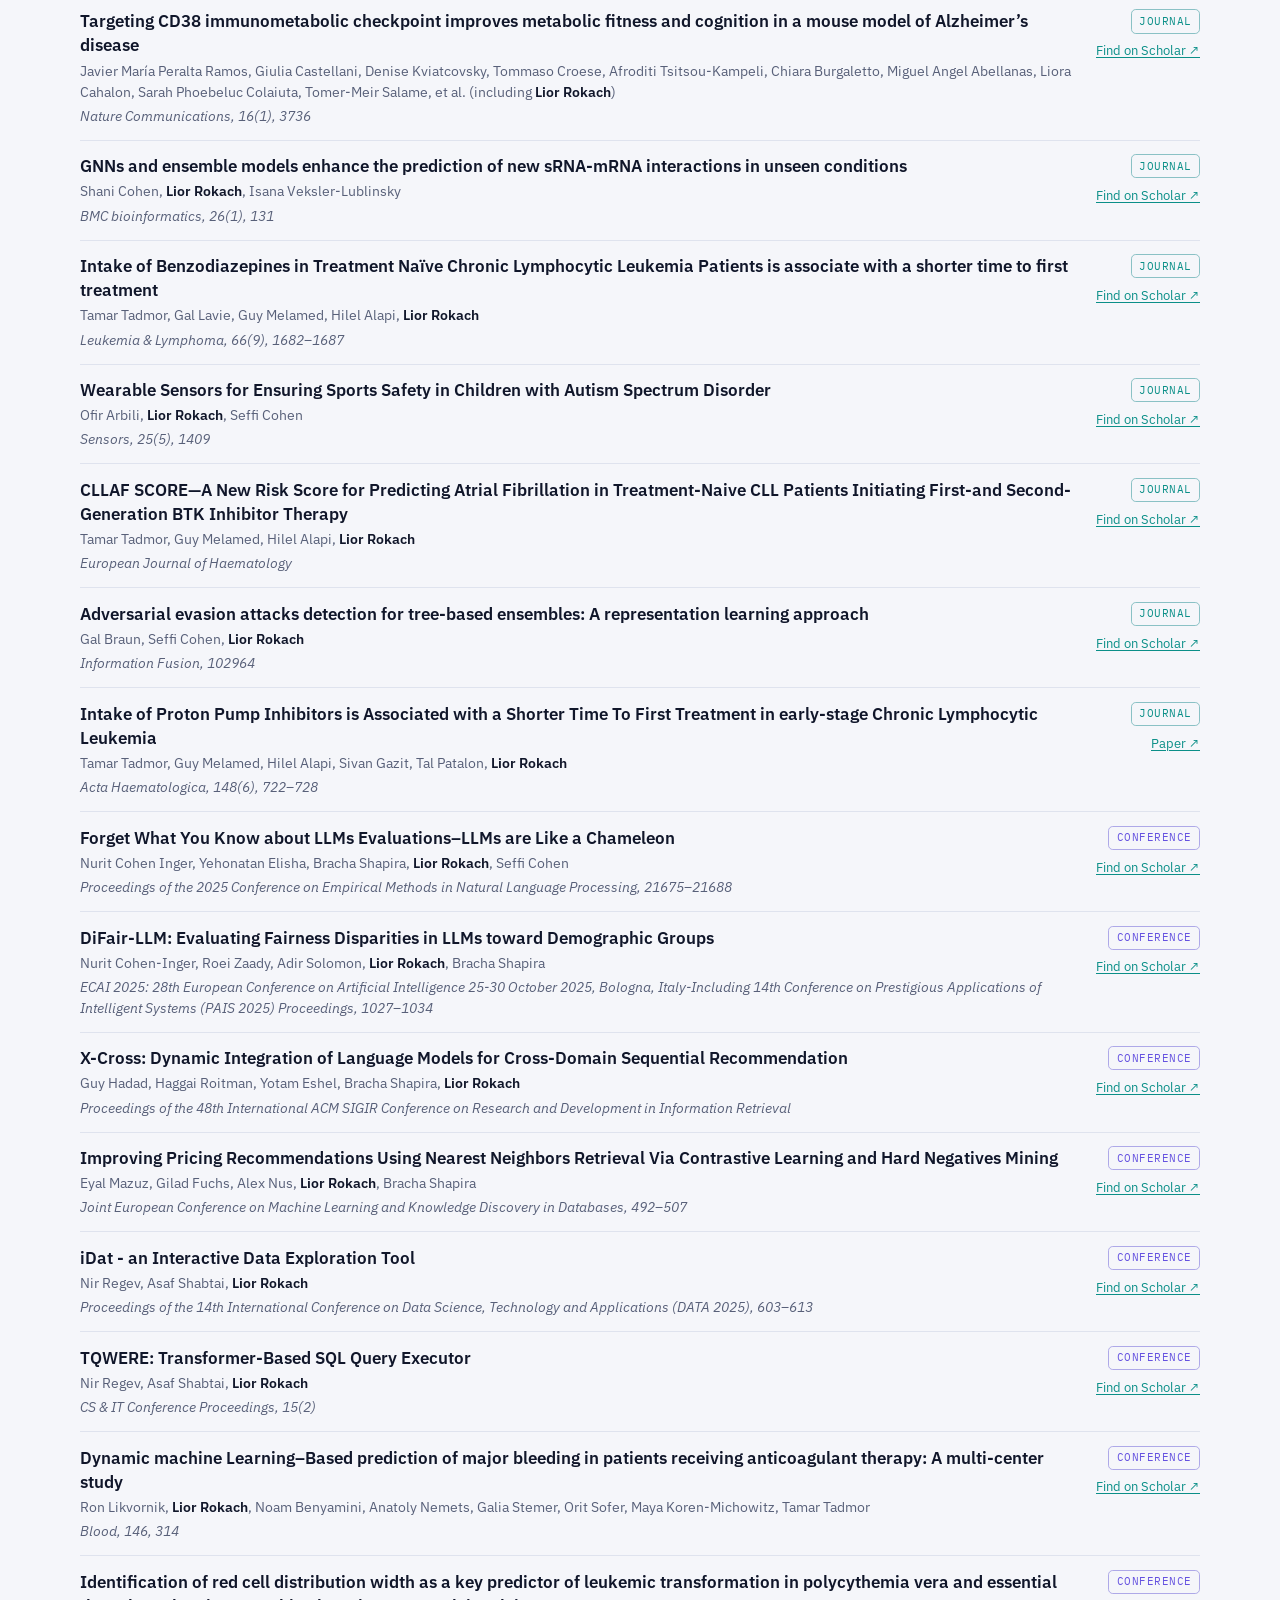
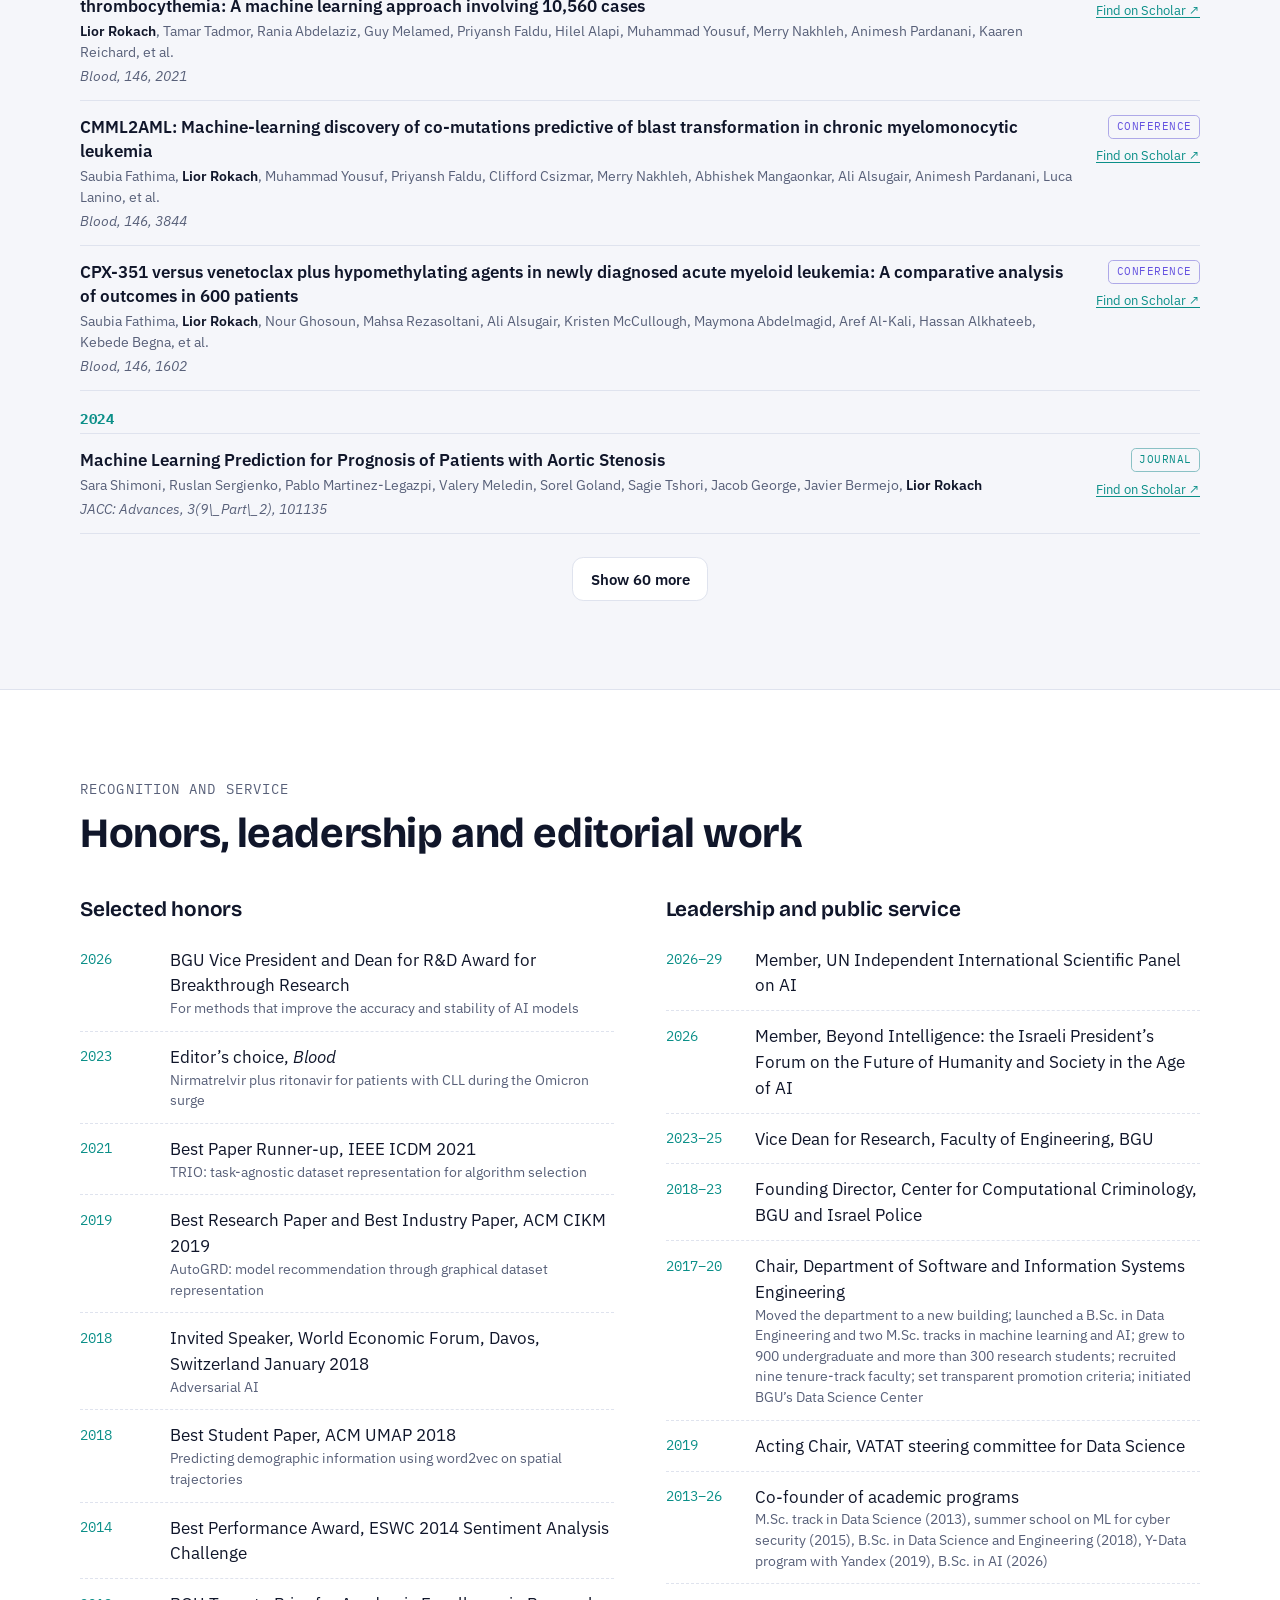
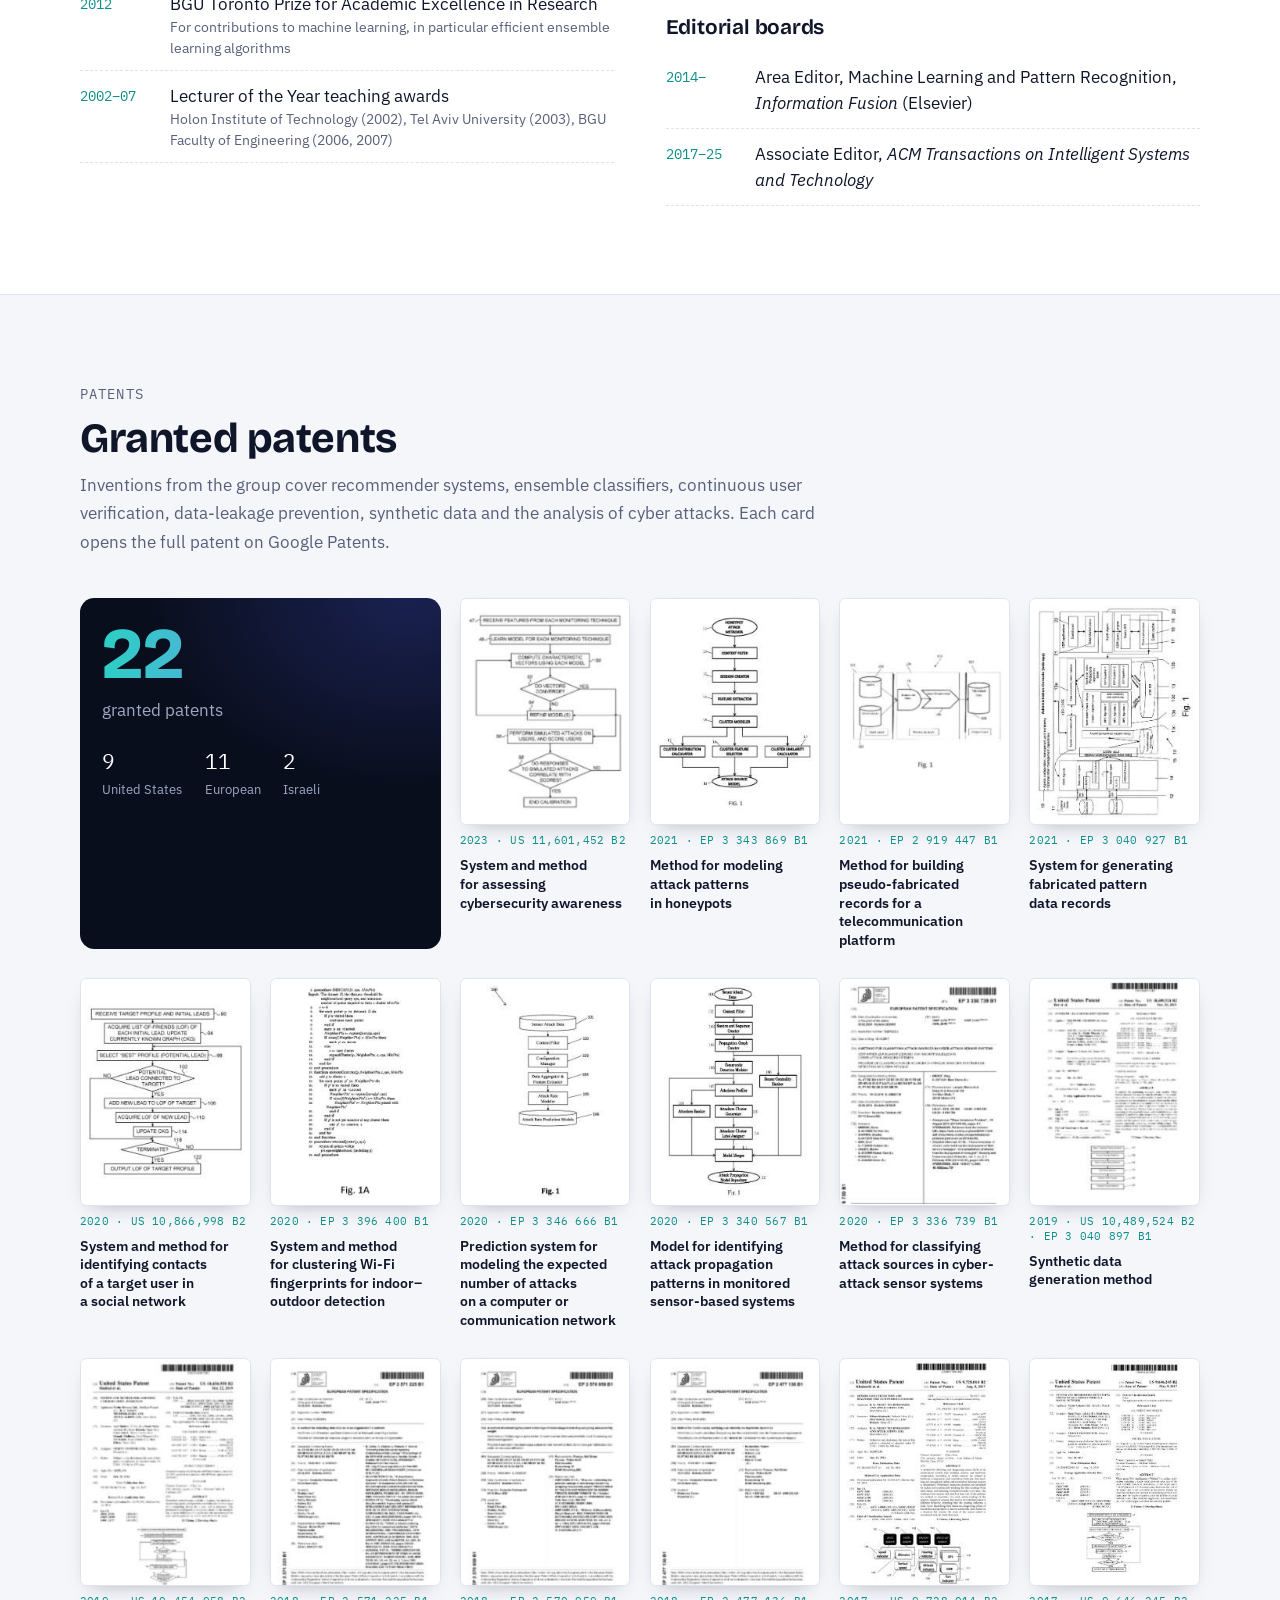
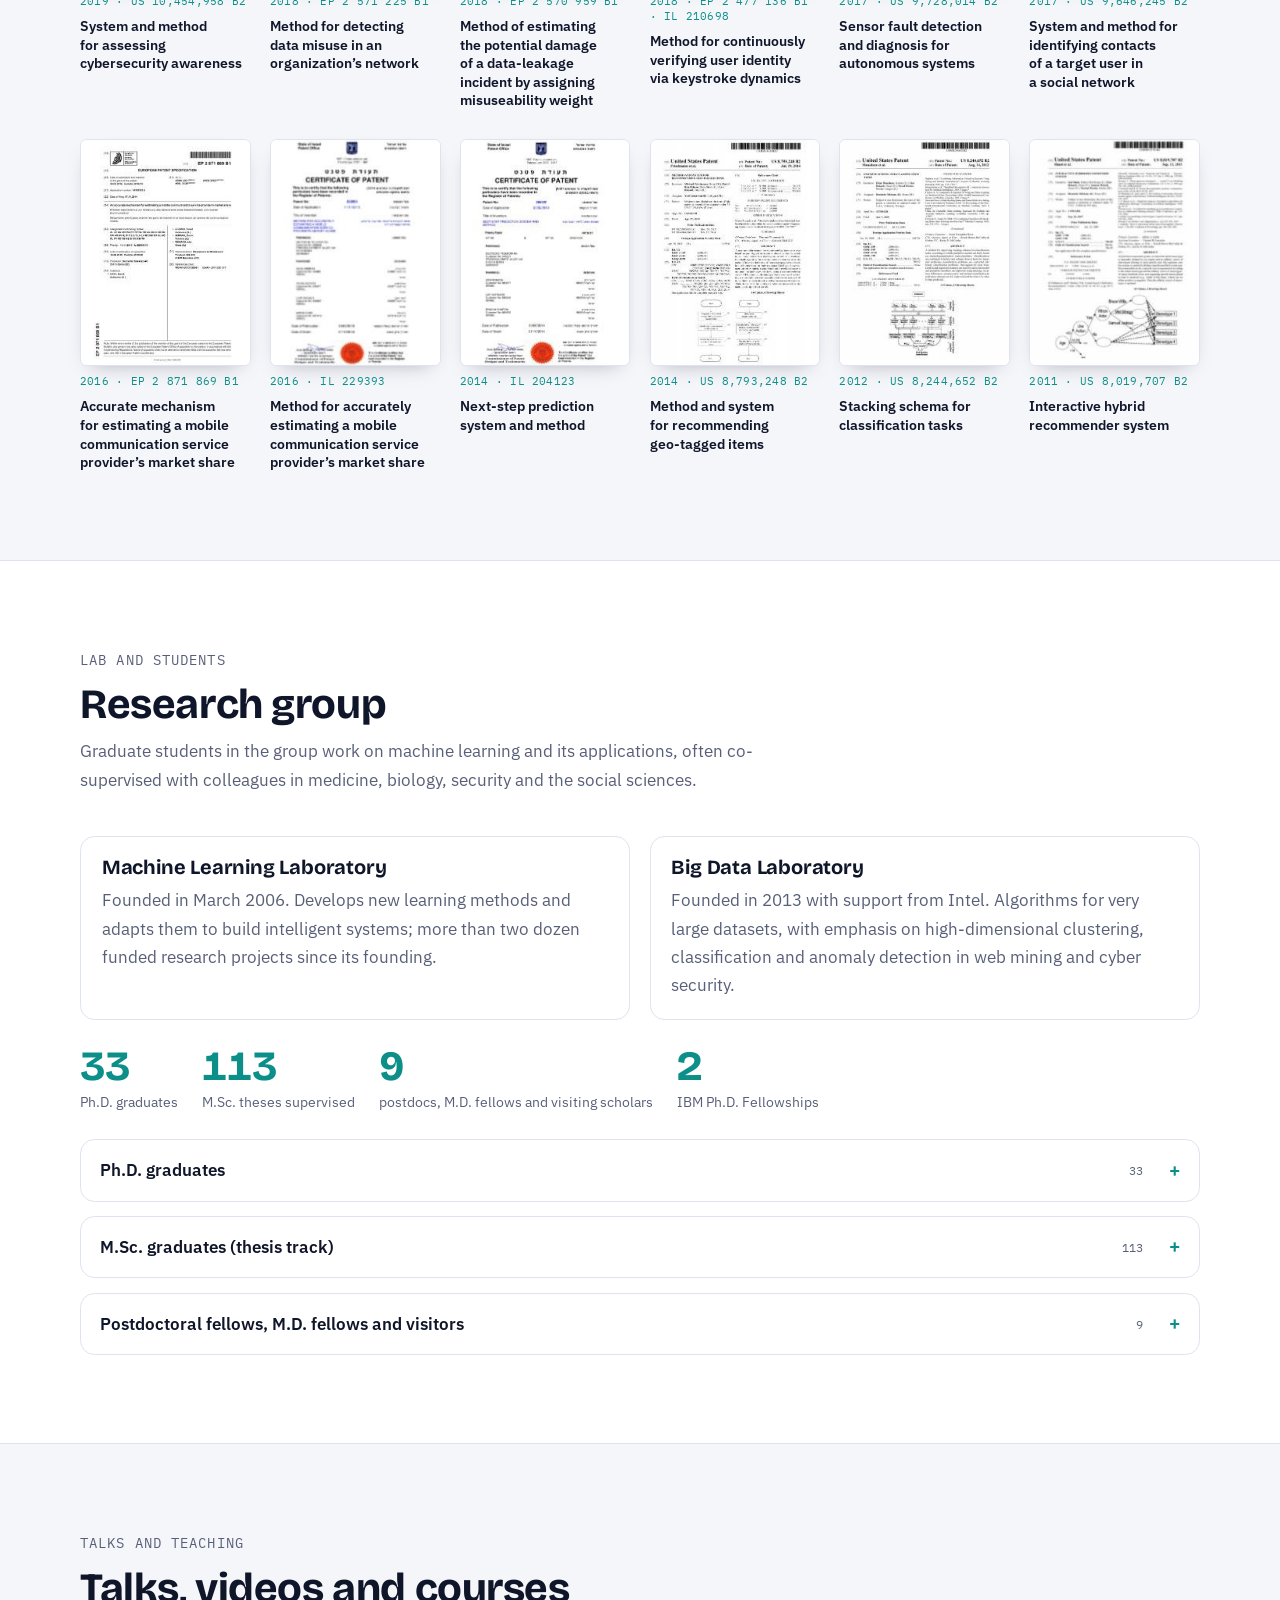
==== commit 63399779: "Add files via upload" ====
--- a/index.html
+++ b/index.html
@@ -147,8 +147,8 @@
         <p>Lior Rokach is a Professor of Artificial Intelligence at the Institute for Applied AI Research, Faculty of Computer and Information Science, Ben-Gurion University of the Negev (BGU). His research group develops machine-learning algorithms and applies them to healthcare, cyber security and bioinformatics. In 2026, on the recommendation of the UN Secretary-General, he was elected one of the 40 members of the Independent International Scientific Panel on Artificial Intelligence. He is also a Research Collaborator in the Department of Hematology at the Mayo Clinic in Rochester, Minnesota.</p>
         <p>He has published more than 400 peer-reviewed papers in journals, conference proceedings and edited volumes, and has written six books, several of them in more than one edition. These include <i>Data Mining with Decision Trees</i> (World Scientific, 2008; 2nd ed. 2015) and <i>Ensemble Learning: Pattern Classification Using Ensemble Methods</i> (World Scientific, 2010; 2nd ed. 2019). He co-edited the <i>Recommender Systems Handbook</i> (Springer, 2011, 2015, 2022) and <i>The Data Mining and Knowledge Discovery Handbook</i> (Springer, 2005, 2010; 3rd ed. 2023 as <i>Machine Learning for Data Science Handbook</i>). Three of his books have been translated into Chinese. A Stanford University study places him among the top 0.1% of AI researchers by career-long impact.</p>
         <p>His main methodological contribution is in ensemble learning, recognized by BGU&rsquo;s Toronto Prize for Academic Excellence in Research (2012). He has also designed recommender systems deployed on large e-commerce sites that serve millions of users. Papers he advised and co-authored received the Best Research Paper Award at ACM CIKM 2019, the Best Student Paper Award at ACM UMAP 2018 and the Best Paper Runner-up Award at IEEE ICDM 2021. In 2018 he spoke at the World Economic Forum in Davos on adversarial attacks and their implications for AI.</p>
-        <p>He founded BGU&rsquo;s Machine Learning Laboratory in 2006. The lab has since carried out more than two dozen funded projects for sponsors that include Deutsche Telekom, DARPA, Intel, Audi, IBM, EMC, Lockheed Martin, KBC Bank, General Motors, the EU Horizon 2020 programme, eBay and Rafael. He chaired the Department of Software and Information Systems Engineering from 2017 to 2020 and was Vice Dean for Research of the Faculty of Engineering from 2023 to 2025. Since 2018 he has directed the Center for Computational Criminology, a joint initiative of BGU and the Israel Police that develops AI methods to fight crime.</p>
-        <p>Before joining BGU he spent more than 15 years in software design and development as co-founder, CTO, VP of R&amp;D and chief architect in start-ups and public companies. He co-founded Kamoon, YooChoose (acquired by eZ Systems) and Deepchecks (acquired by Check Point), and established the research institute of Voyager Labs. He served in the Israel Defense Forces&rsquo; Intelligence Unit 8200. He lives in Omer with his wife, Ronit Flint, and their four sons.</p>
+        <p>He founded BGU&rsquo;s Machine Learning Laboratory in 2006. The lab has since carried out more than two dozen funded projects for sponsors that include Deutsche Telekom, DARPA, Intel, Audi, IBM, EMC, Lockheed Martin, KBC Bank, General Motors, the EU Horizon 2020 programme, eBay and Rafael. He chaired the Department of Software and Information Systems Engineering from 2017 to 2020 and was Vice Dean for Research of the Faculty of Engineering from 2023 to 2025.</p>
+        <p>Before joining BGU he spent more than 15 years in software design and development as co-founder, CTO, VP of R&amp;D and chief architect in start-ups and public companies. He co-founded Kamoon, YooChoose (acquired by eZ Systems) and Deepchecks (acquired by Check Point). He served in the Israel Defense Forces&rsquo; Intelligence Unit 8200. He lives in Omer with his wife, Ronit Flint, and their four sons.</p>
       </div>
       <div class="facts">
         <figure class="photo-card">
@@ -385,6 +385,7 @@
           <li><time>2023</time><div class="what">Editor&rsquo;s choice, <i>Blood</i><small>Nirmatrelvir plus ritonavir for patients with CLL during the Omicron surge</small></div></li>
           <li><time>2021</time><div class="what">Best Paper Runner-up, IEEE ICDM 2021<small>TRIO: task-agnostic dataset representation for algorithm selection</small></div></li>
           <li><time>2019</time><div class="what">Best Research Paper and Best Industry Paper, ACM CIKM 2019<small>AutoGRD: model recommendation through graphical dataset representation</small></div></li>
+          <li><time>2018</time><div class="what">Invited Speaker, World Economic Forum, Davos, Switzerland January 2018<small>Adversarial AI</small></div></li>
           <li><time>2018</time><div class="what">Best Student Paper, ACM UMAP 2018<small>Predicting demographic information using word2vec on spatial trajectories</small></div></li>
           <li><time>2014</time><div class="what">Best Performance Award, ESWC 2014 Sentiment Analysis Challenge</div></li>
           <li><time>2012</time><div class="what">BGU Toronto Prize for Academic Excellence in Research<small>For contributions to machine learning, in particular efficient ensemble learning algorithms</small></div></li>
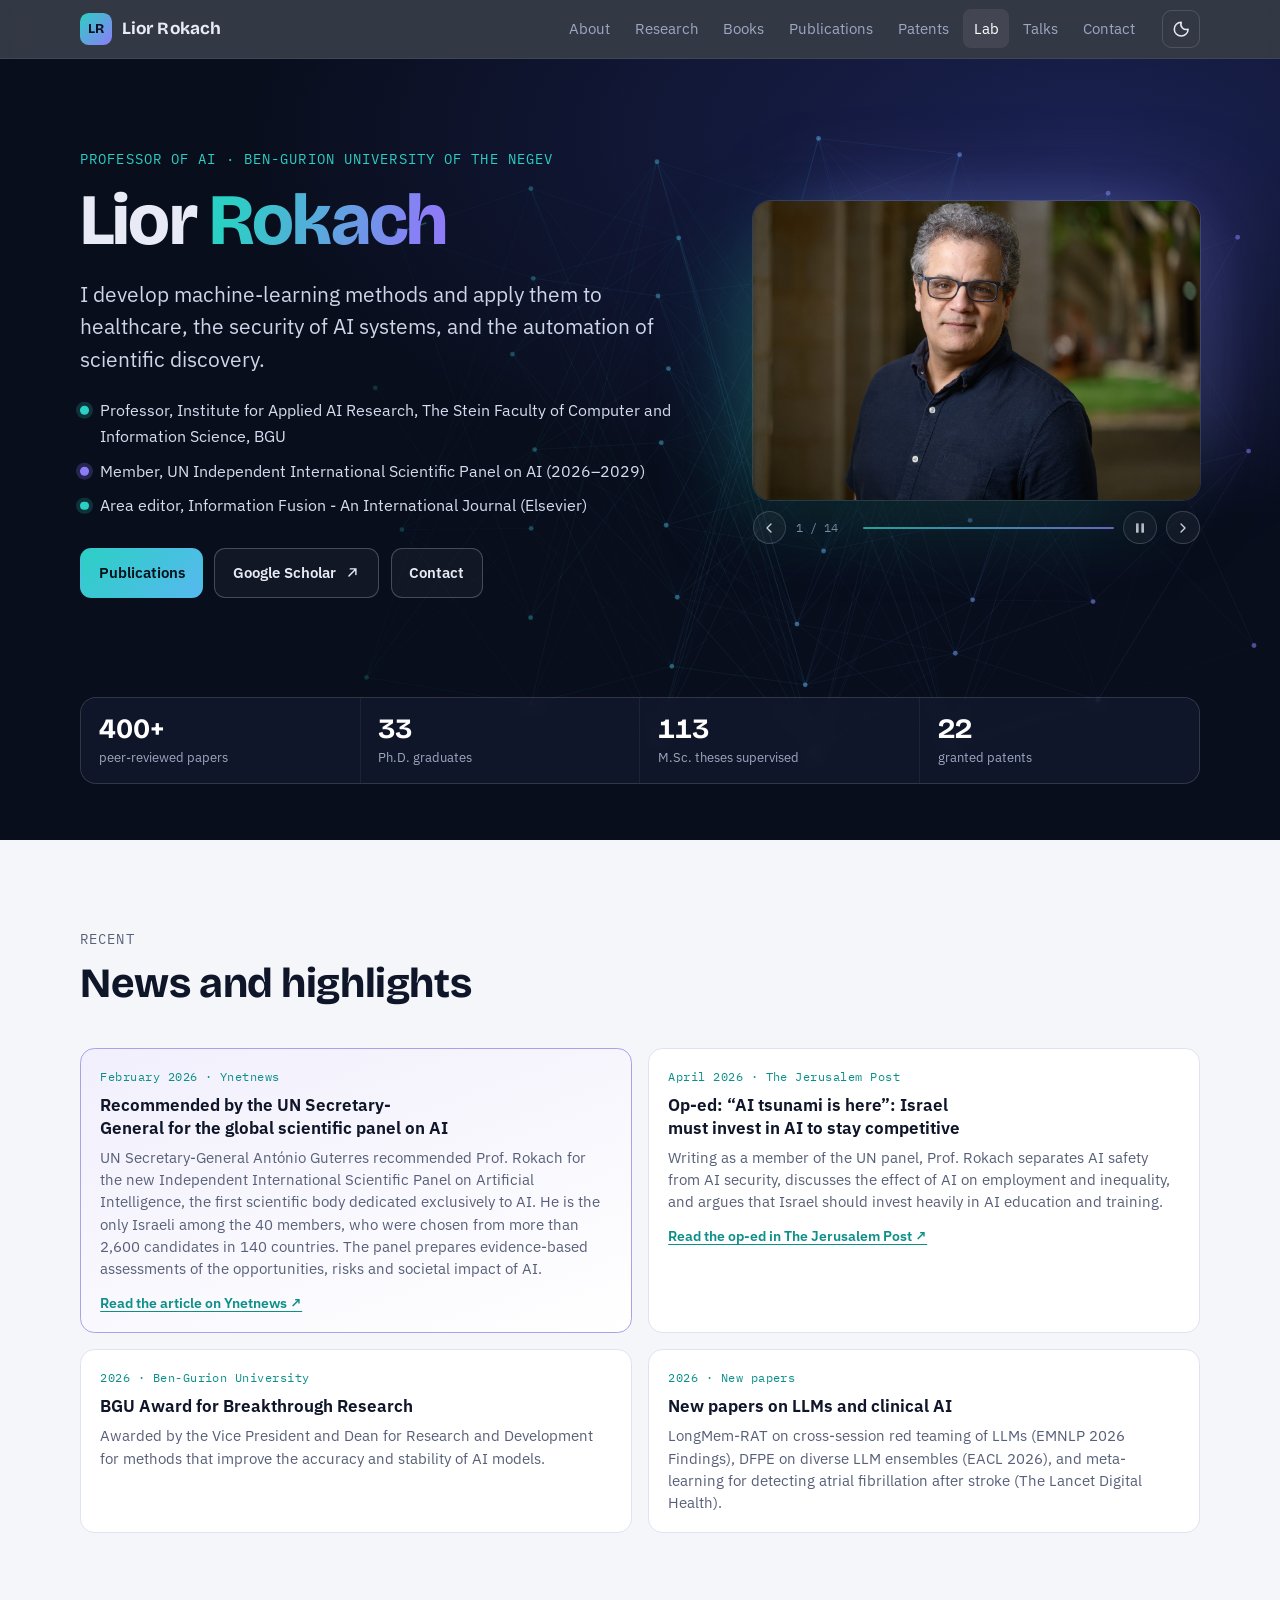
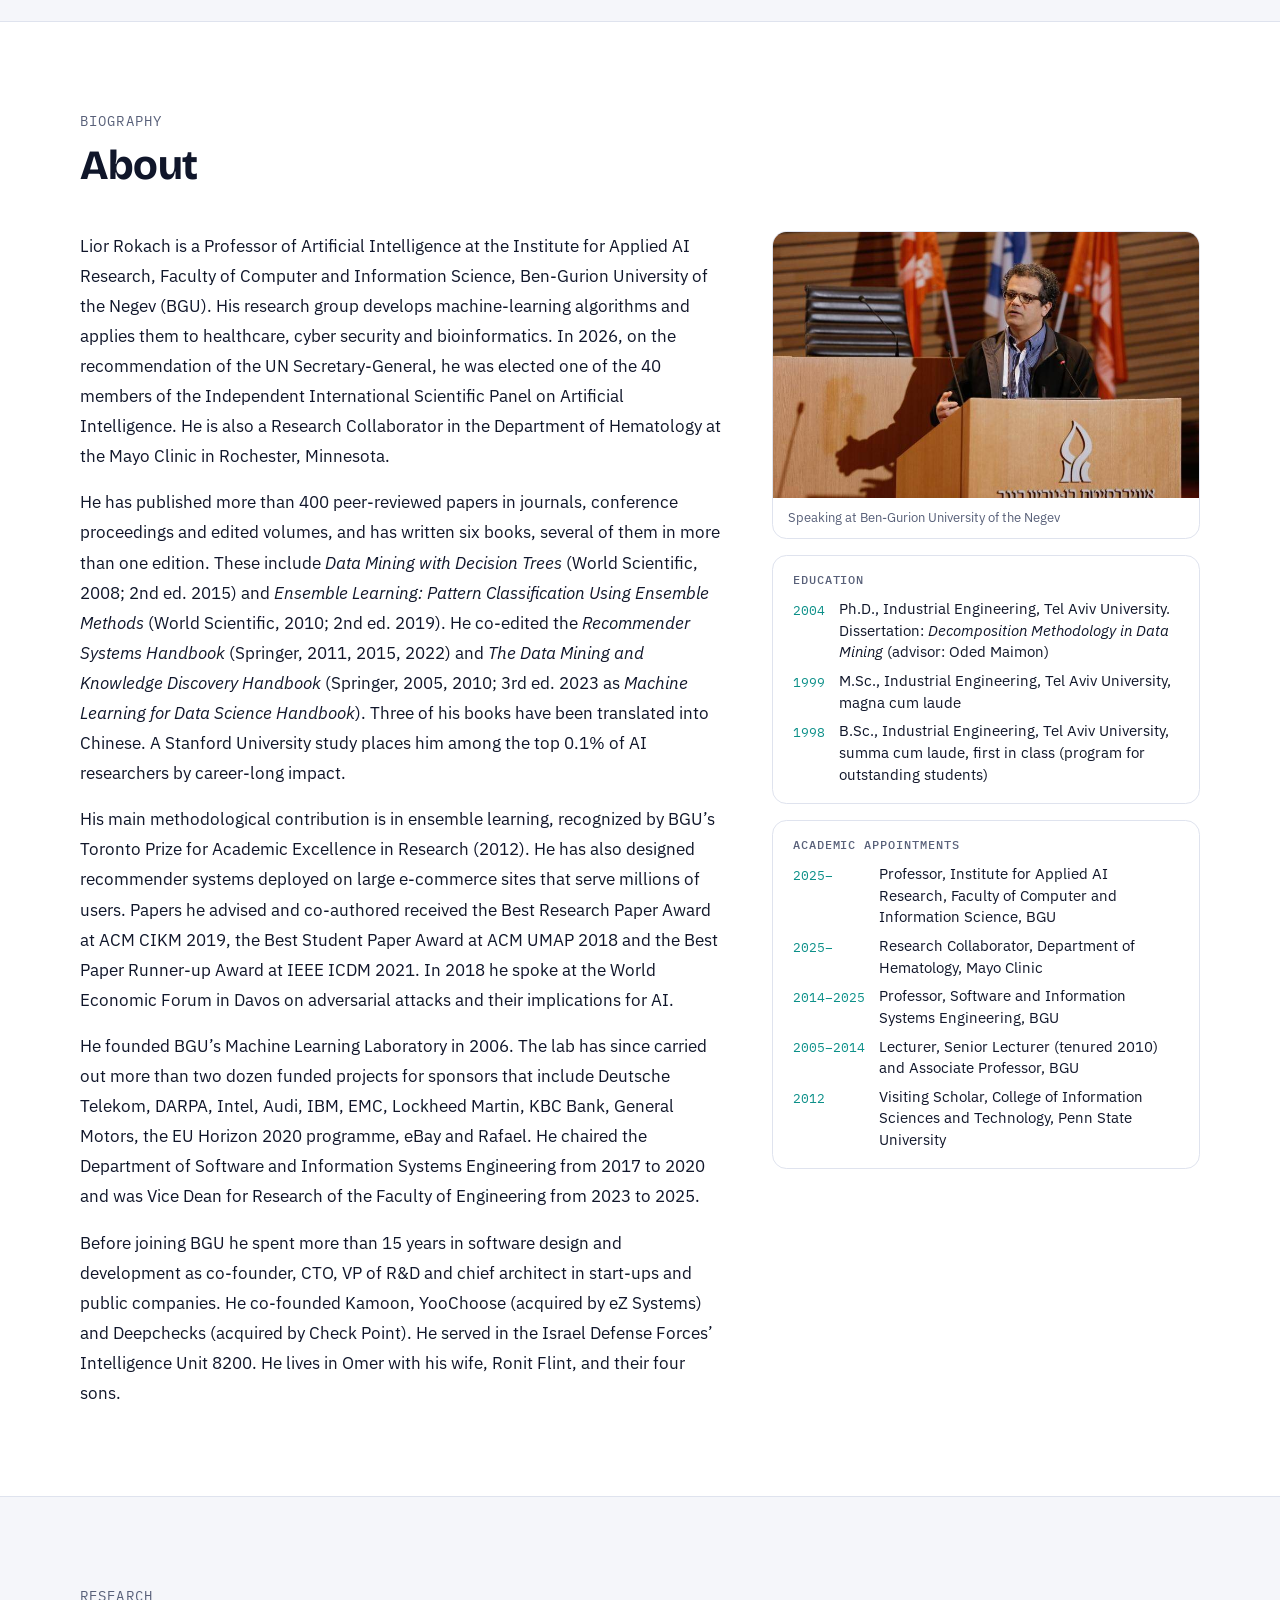
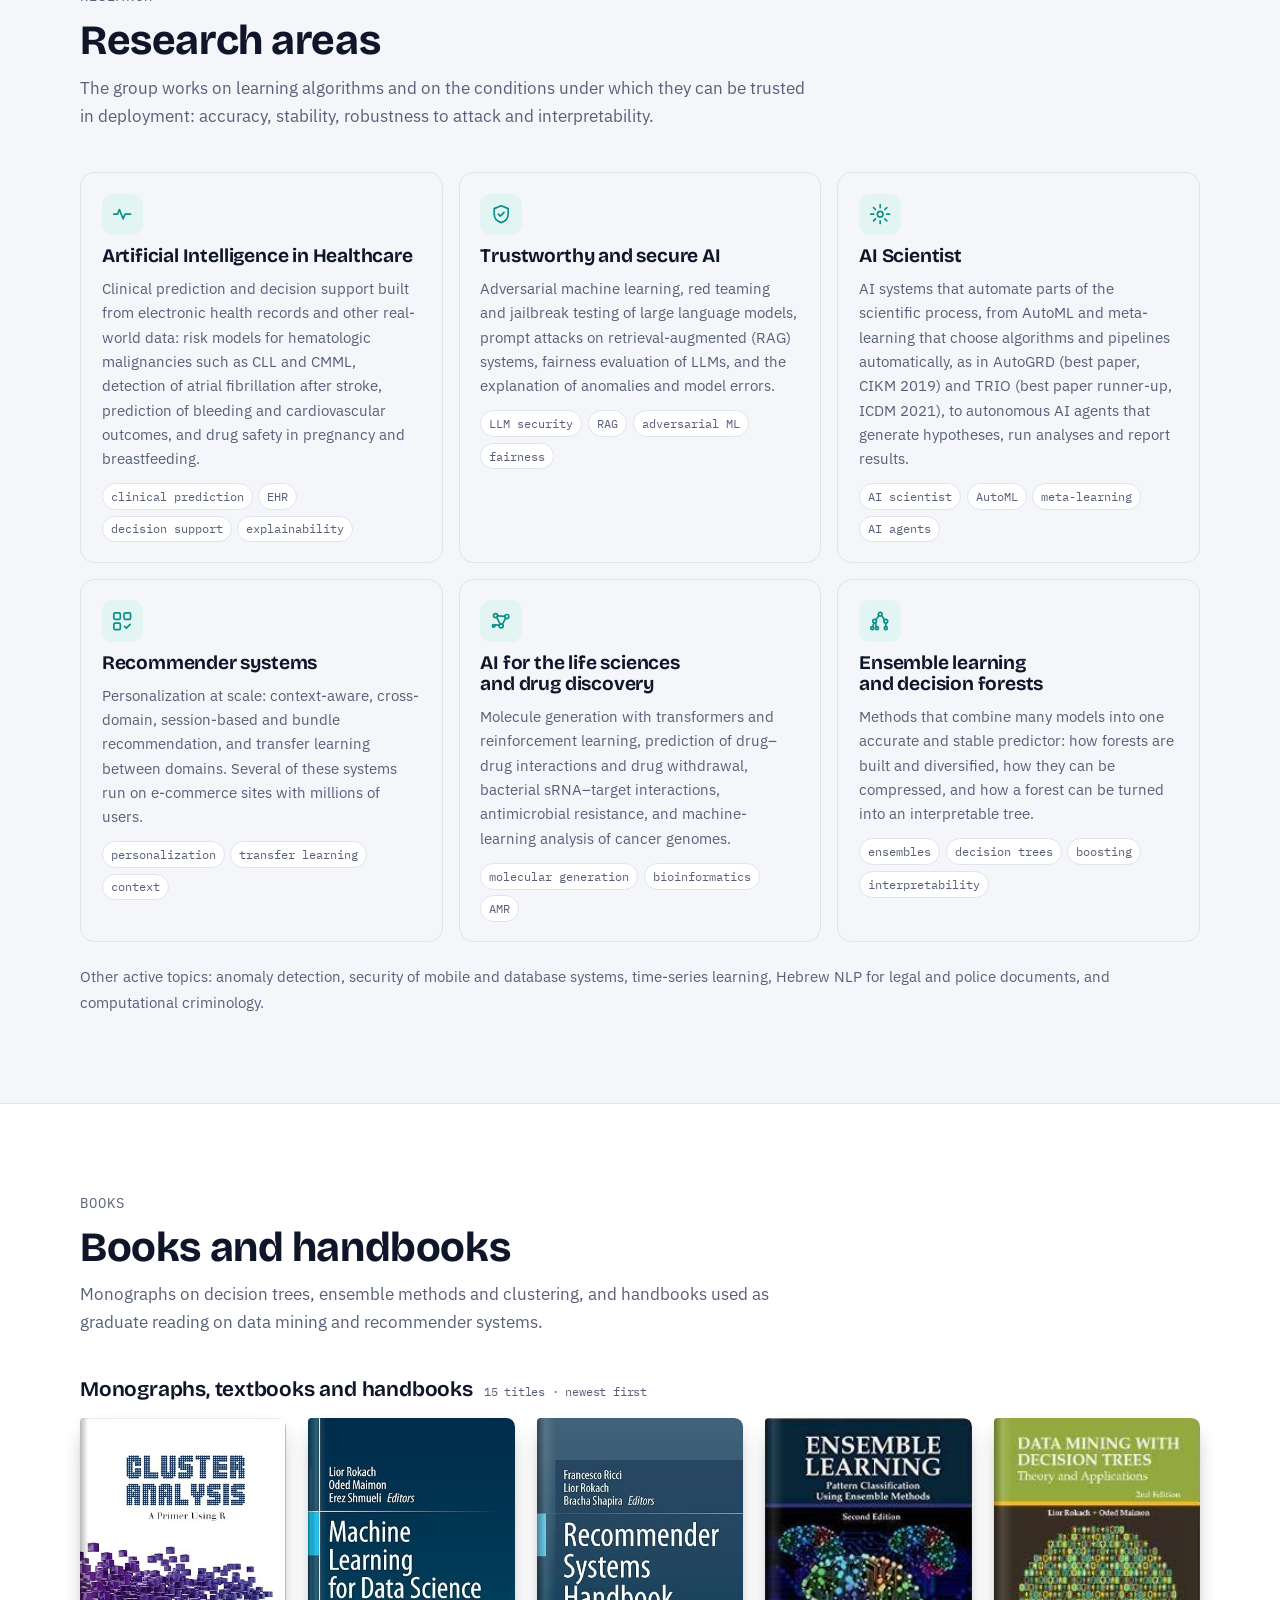
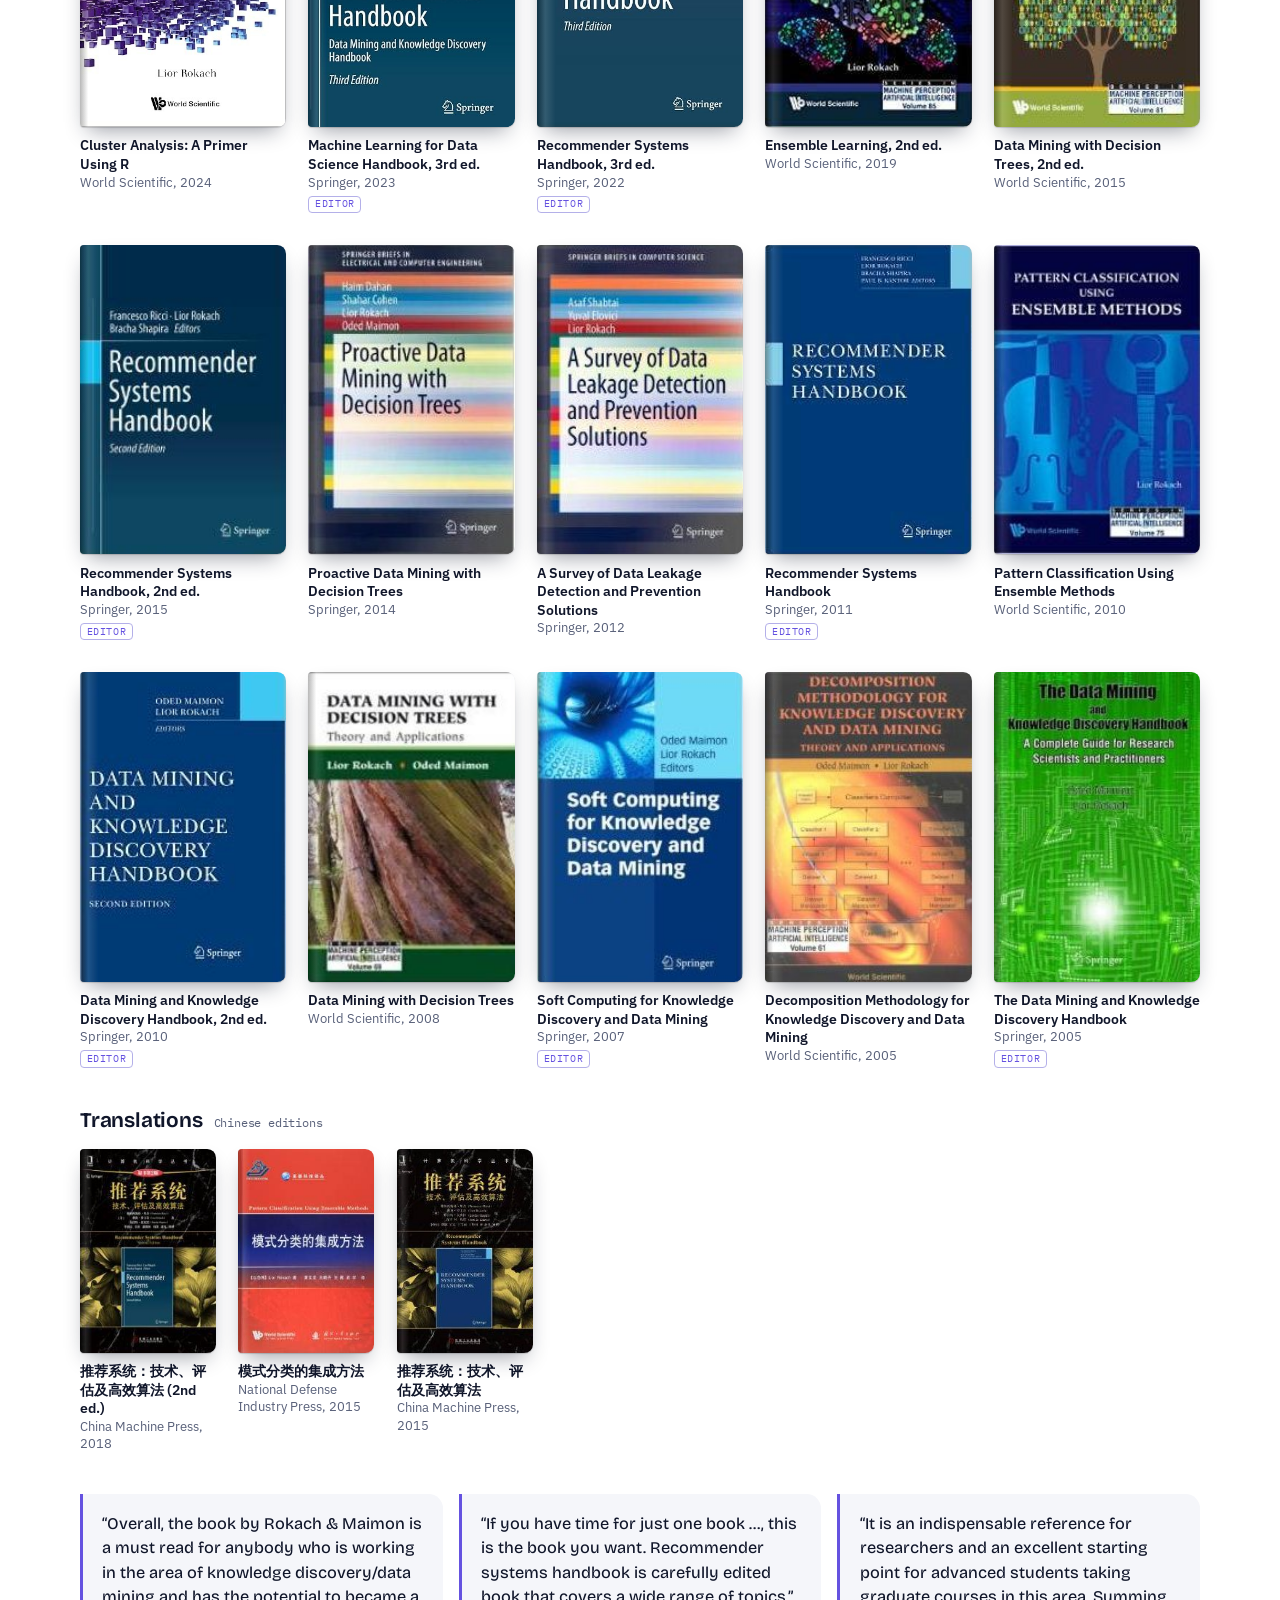
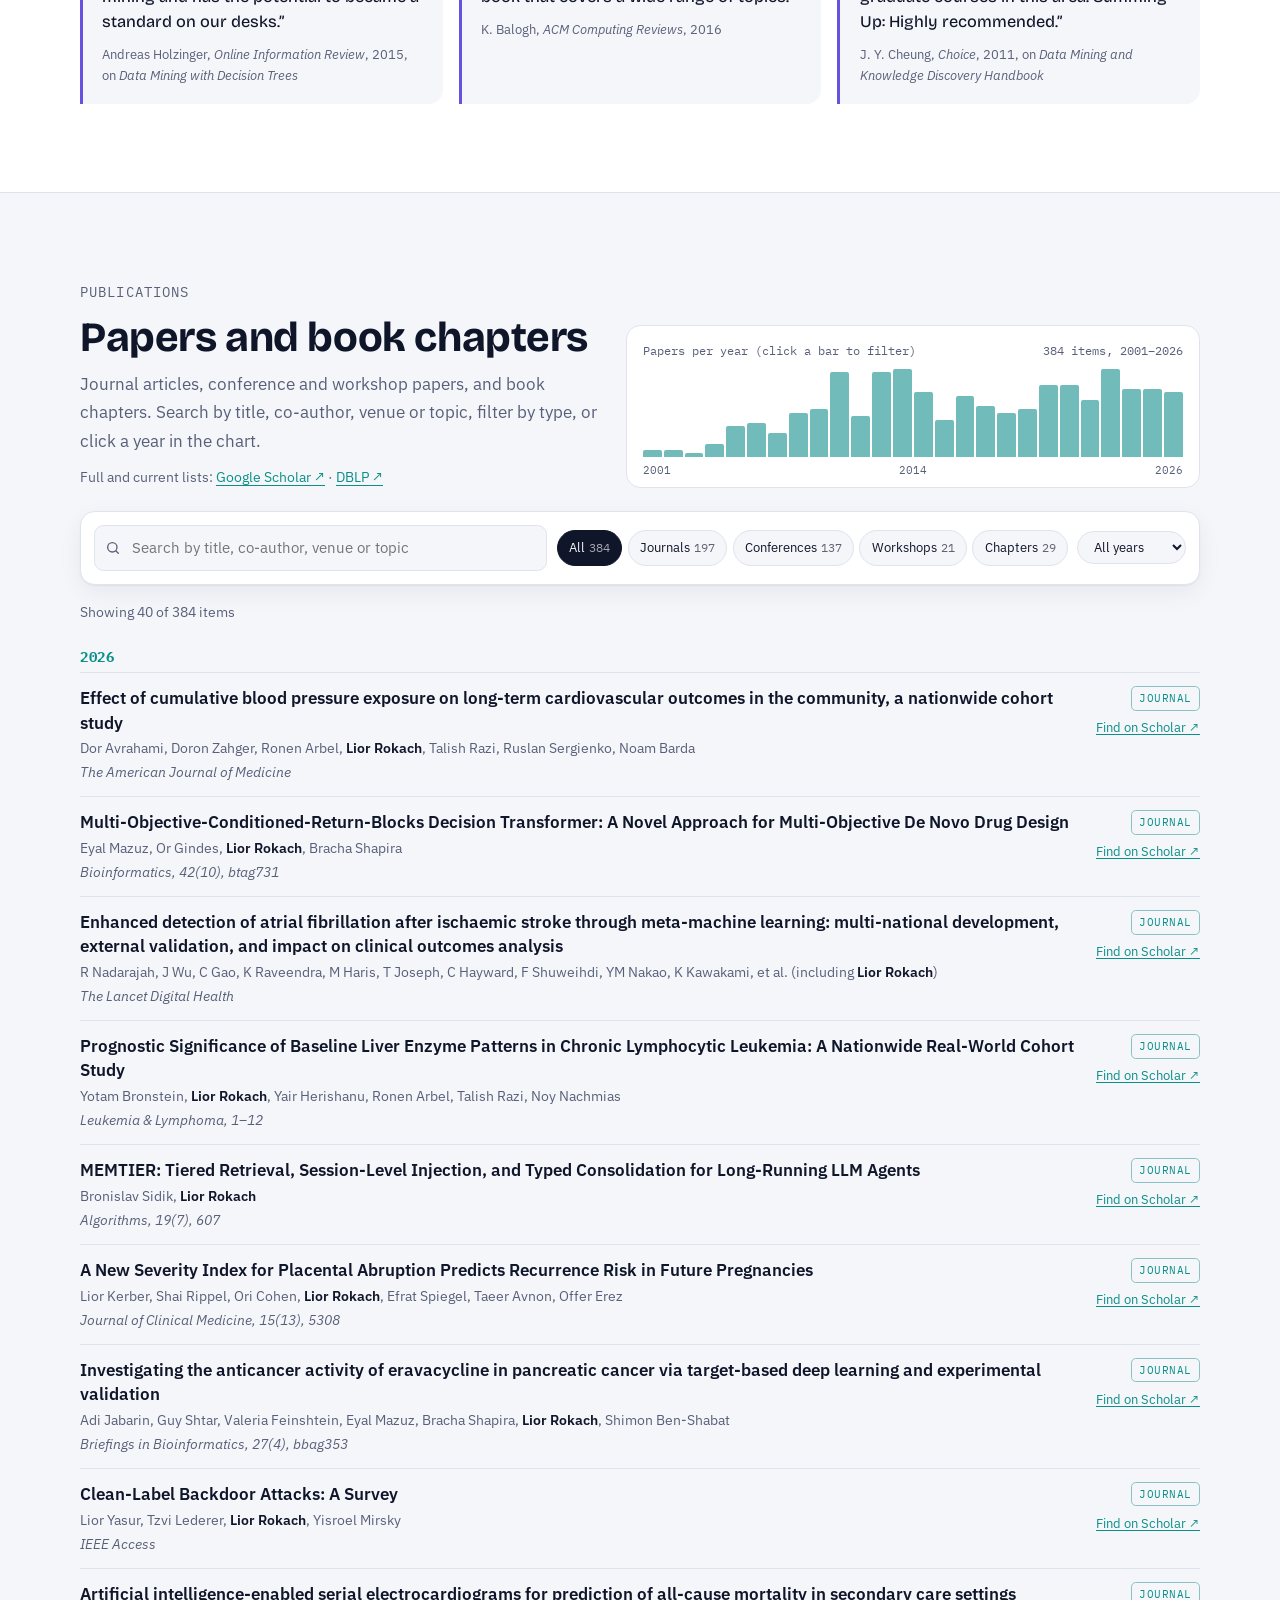
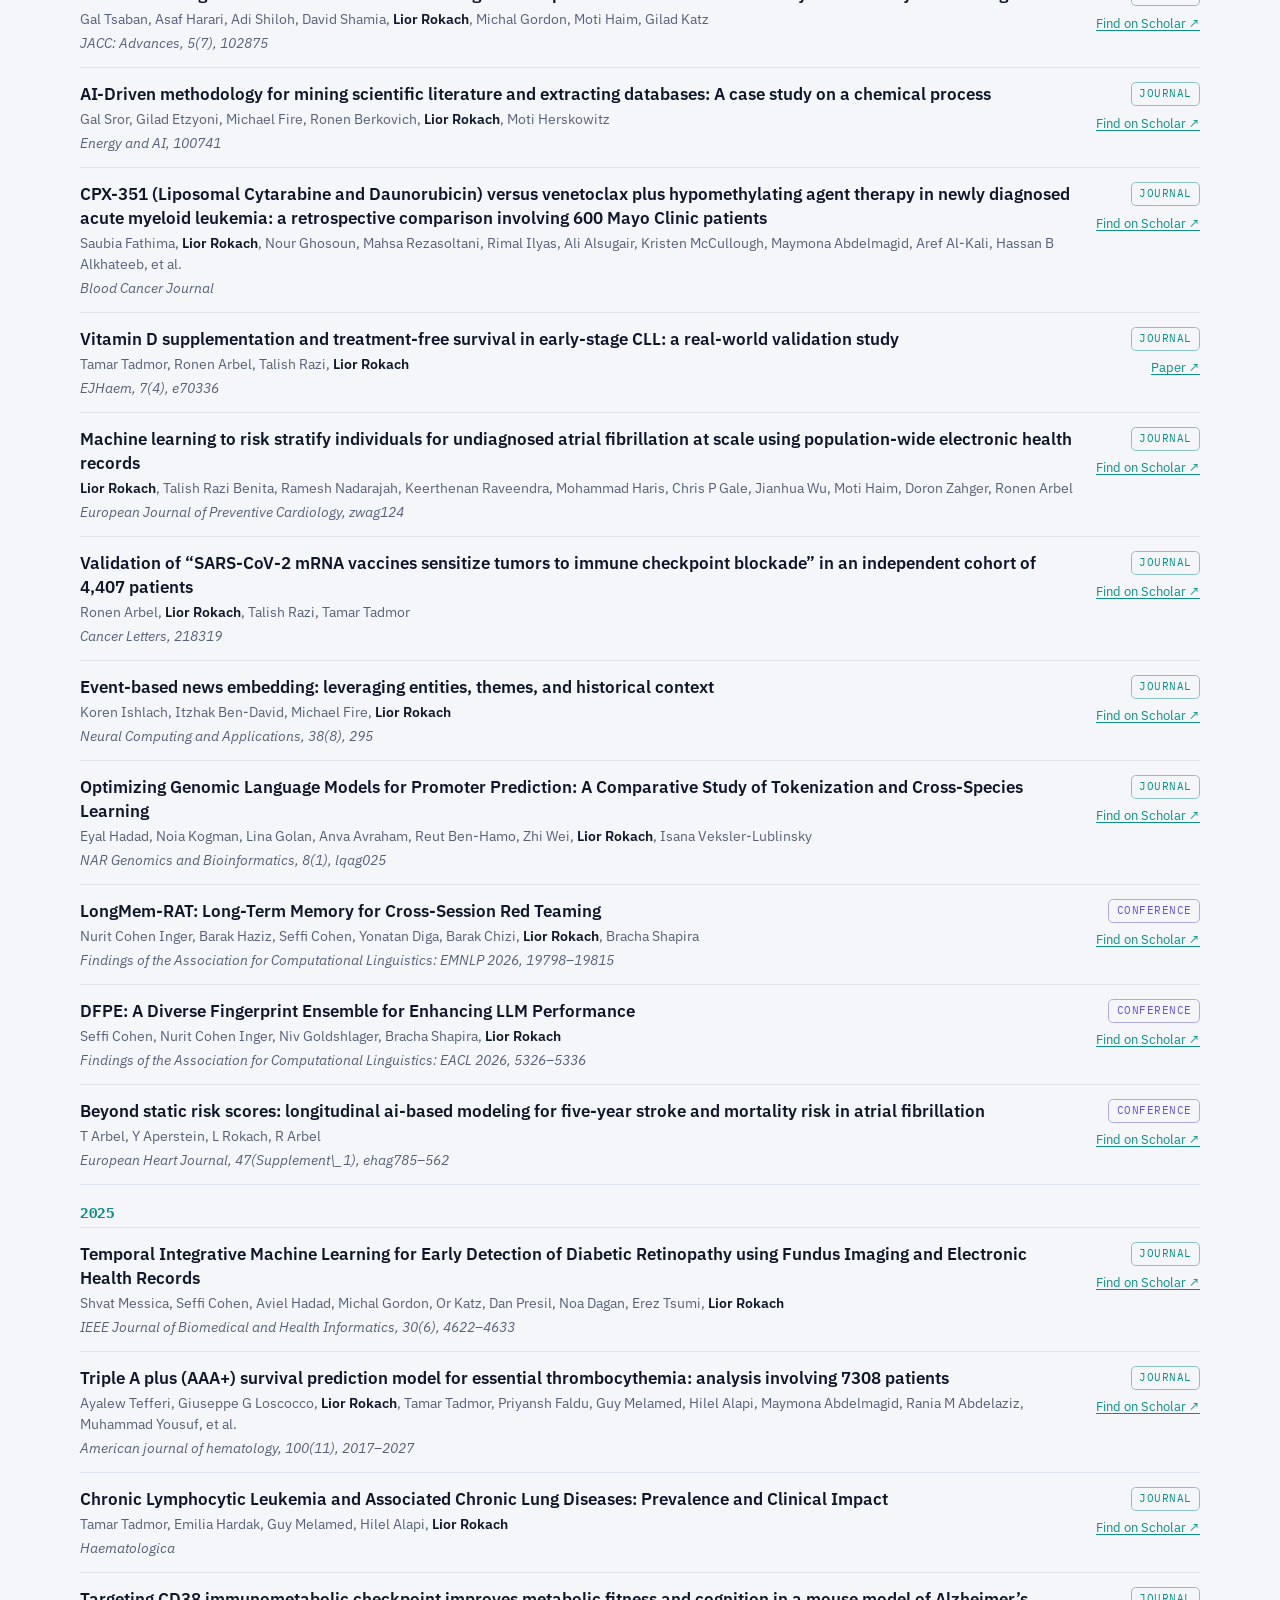
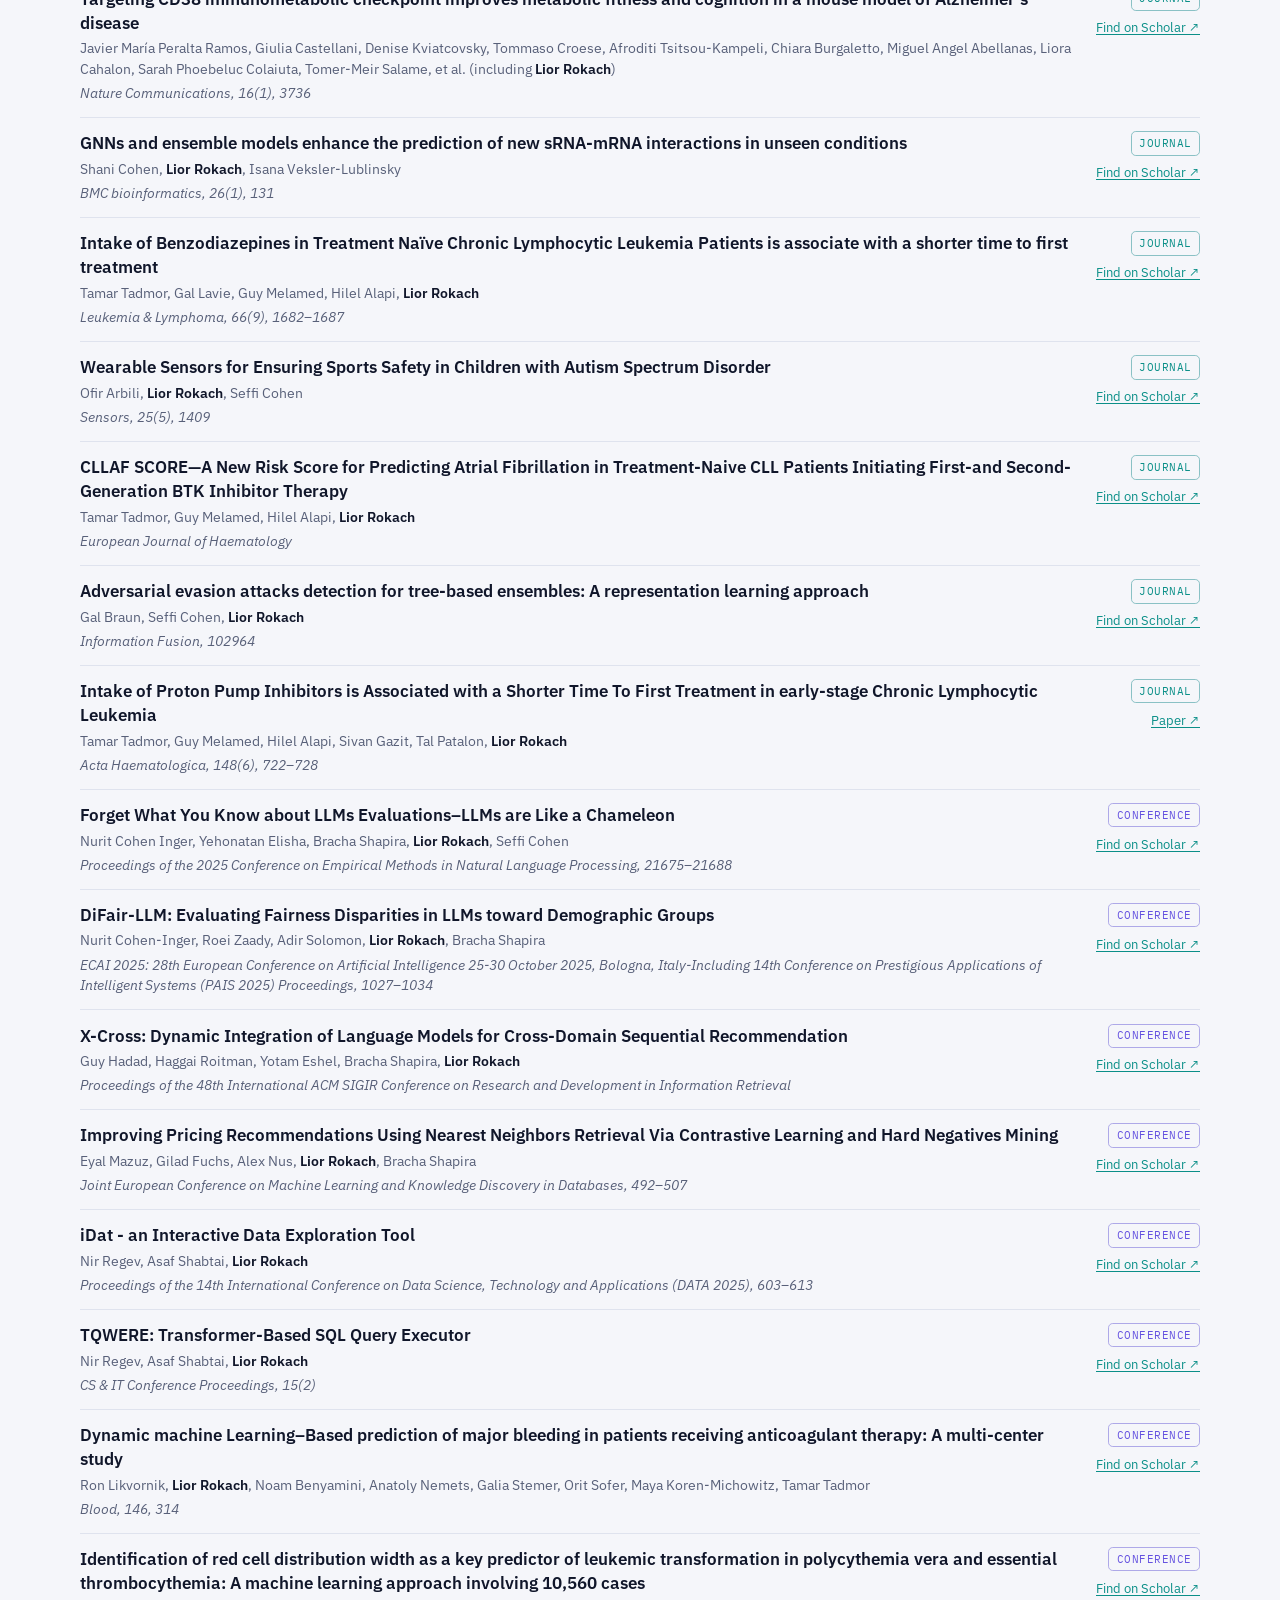
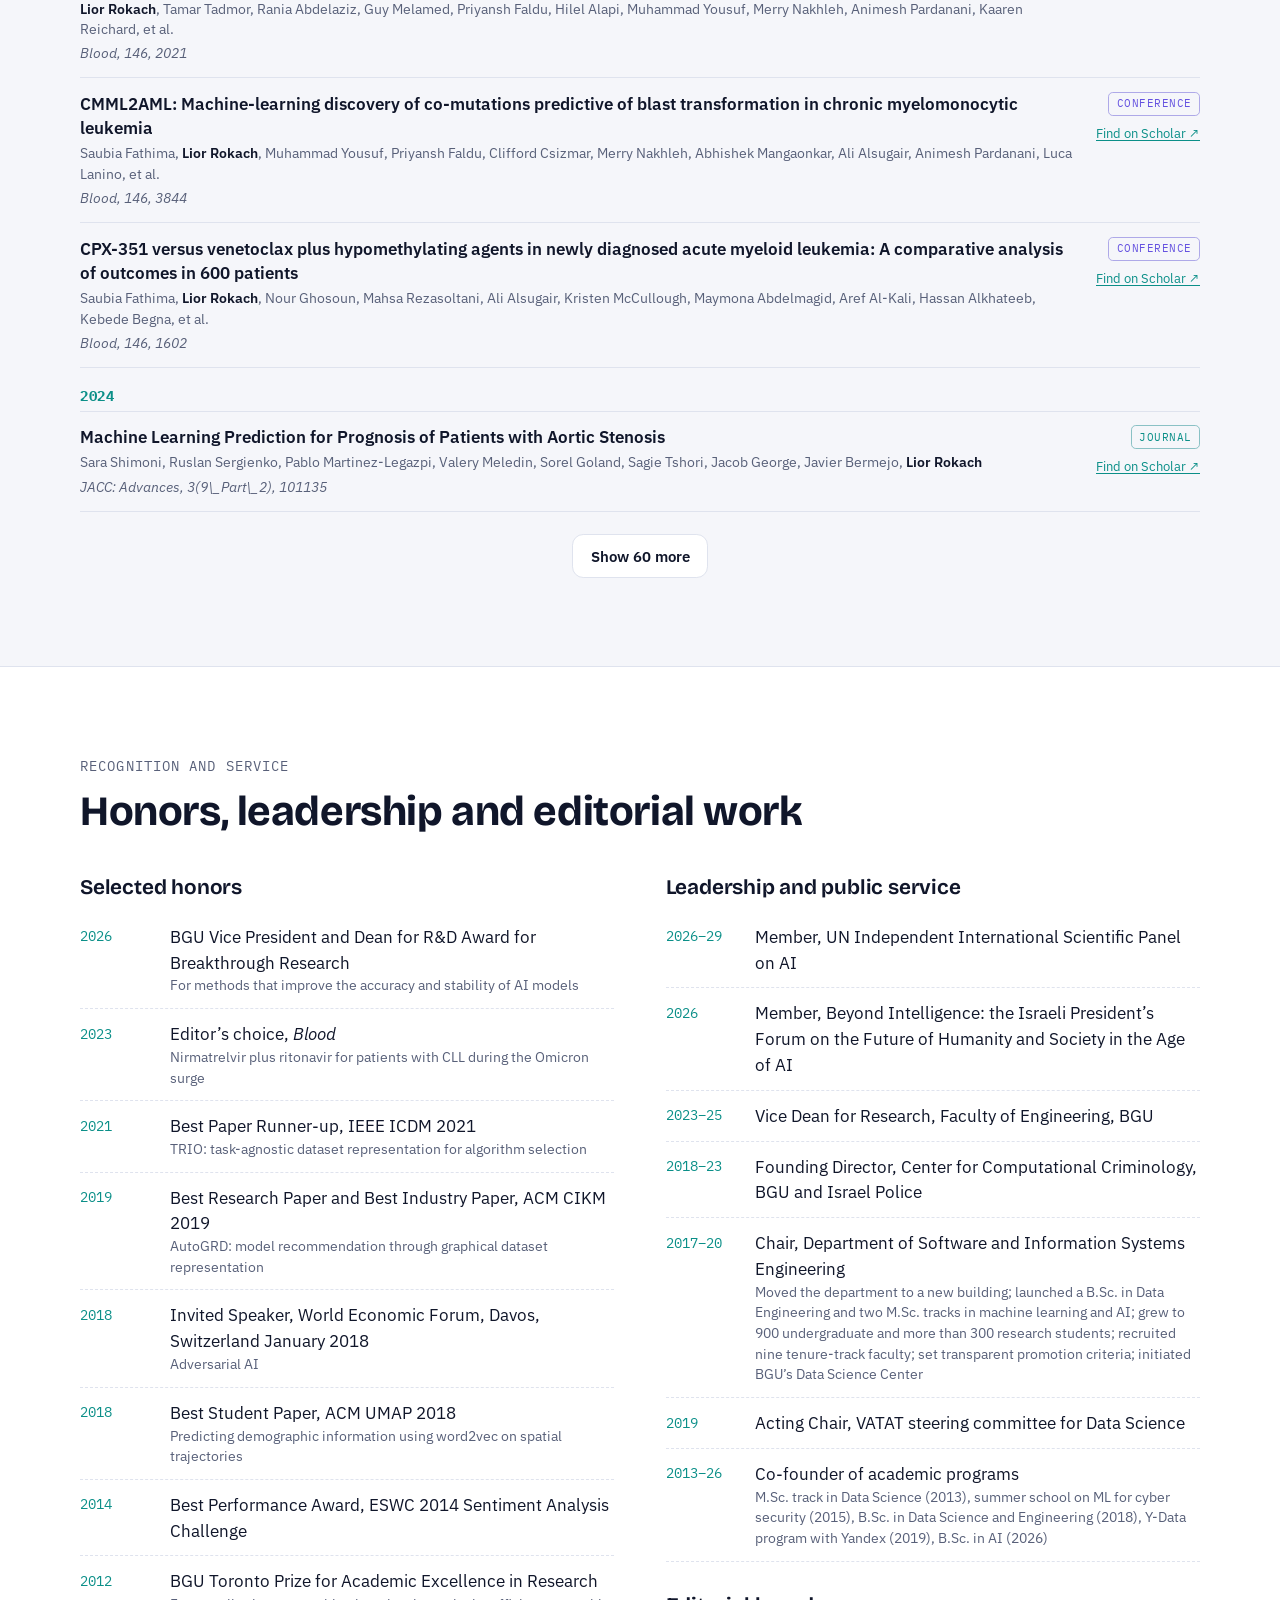
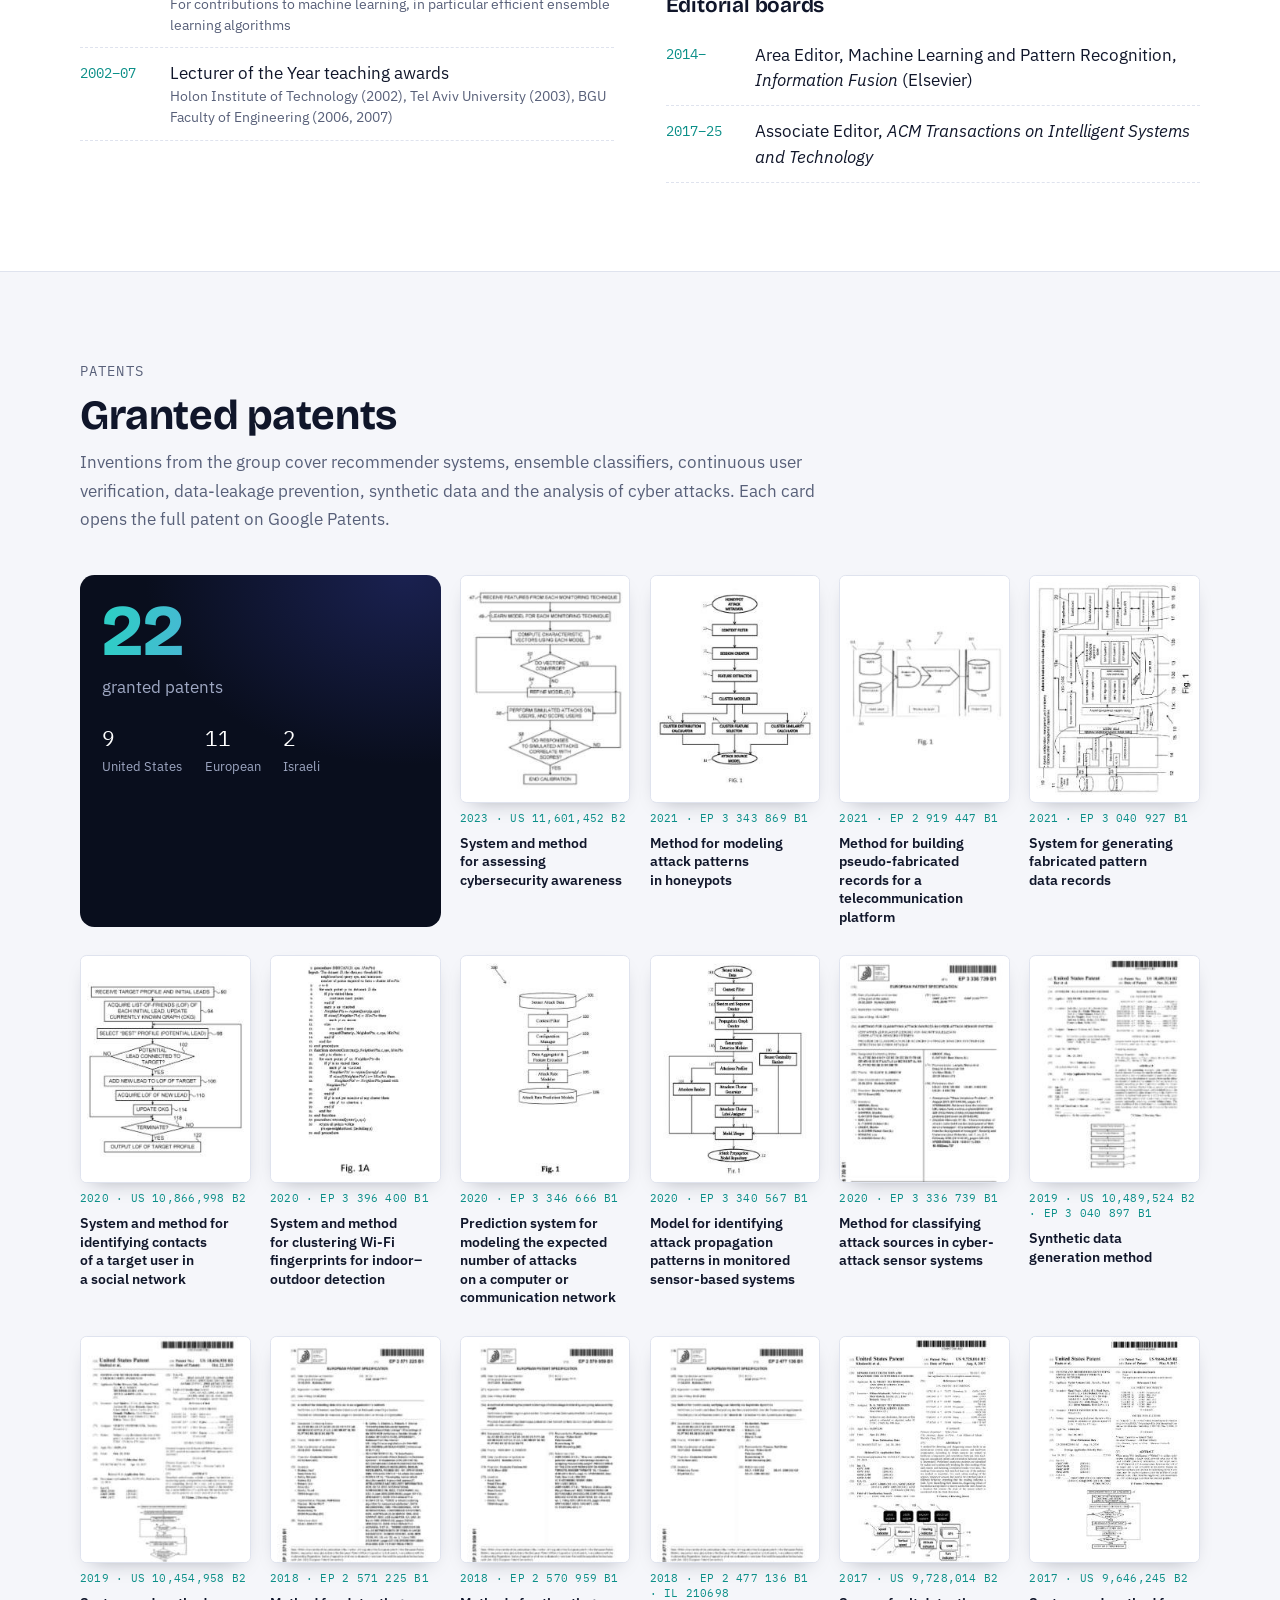
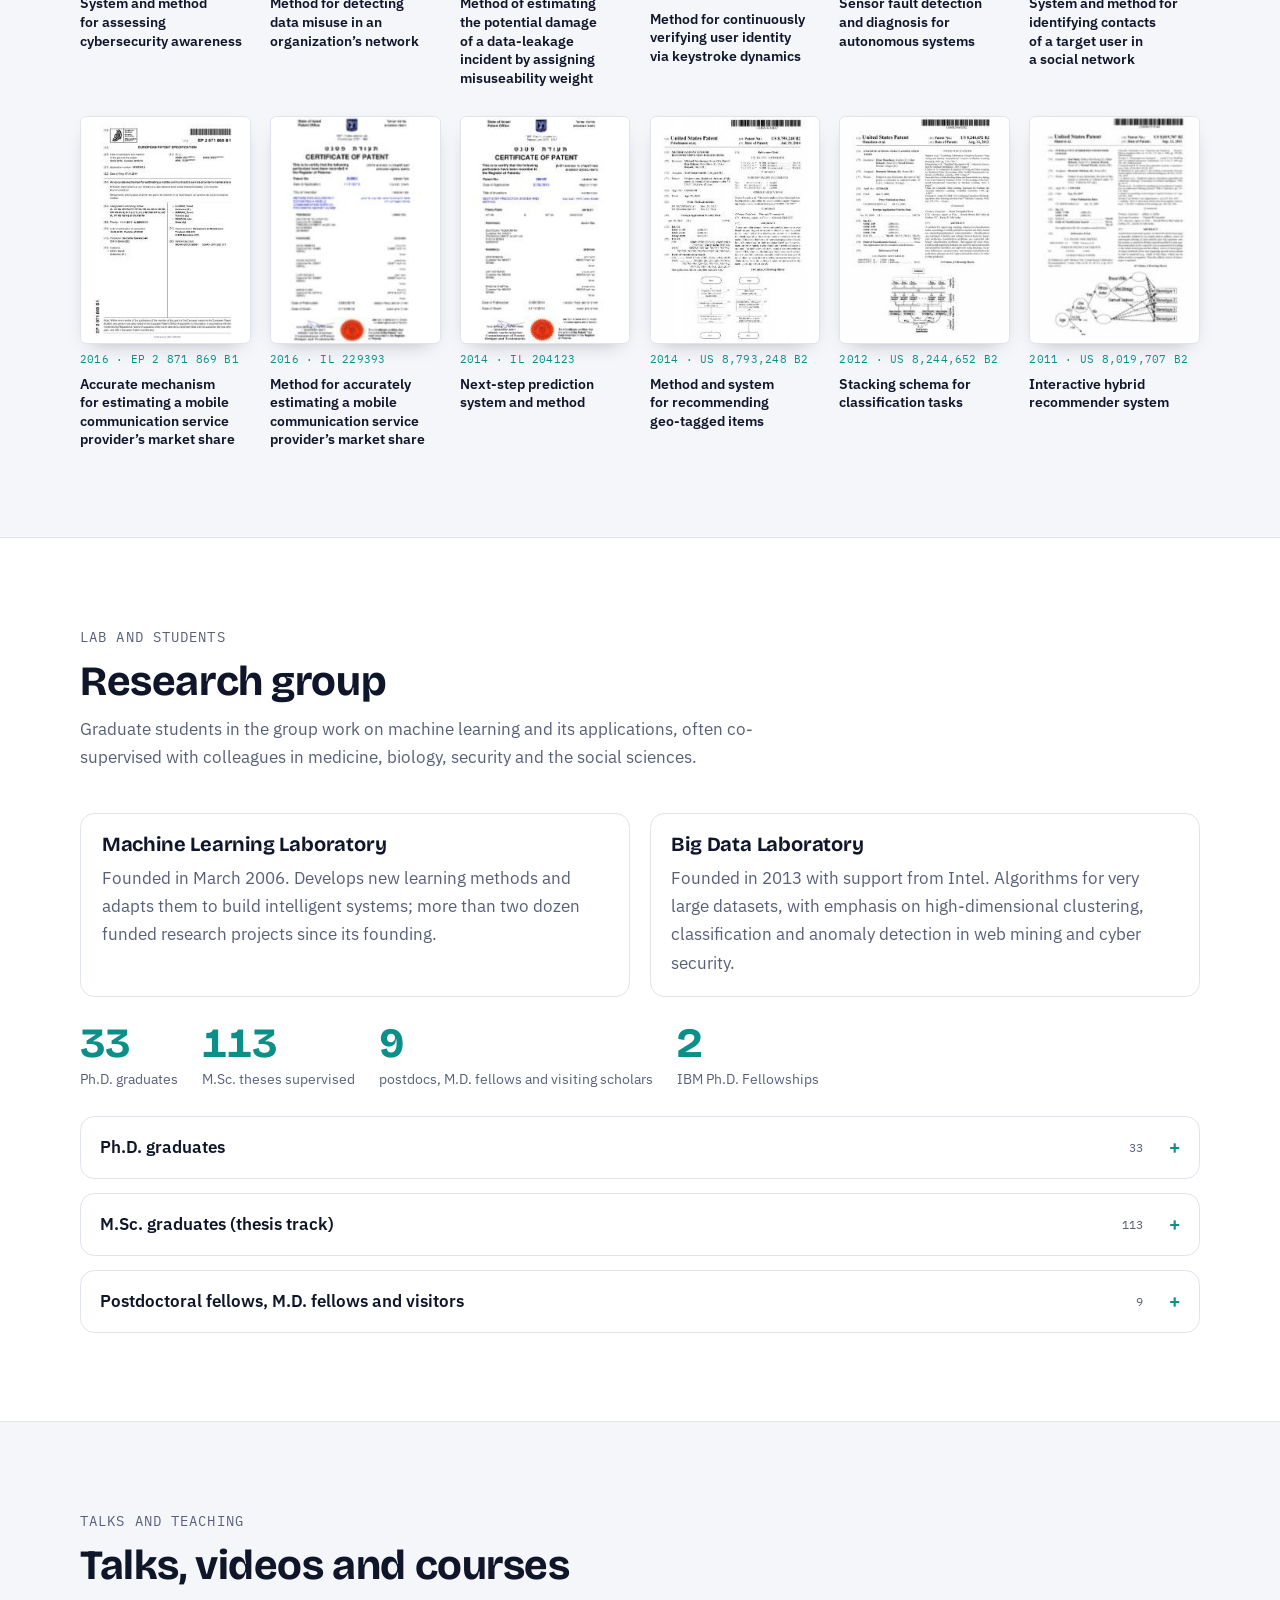
==== commit c4fb4fb6: "Add files via upload" ====
--- a/index.html
+++ b/index.html
@@ -52,11 +52,11 @@
   <canvas id="net" aria-hidden="true"></canvas>
   <div class="wrap">
     <div>
-      <p class="eyebrow reveal">Professor of Artificial Intelligence &middot; Ben-Gurion University of the Negev</p>
+      <p class="eyebrow reveal">Professor of AI &middot; Ben-Gurion University of the Negev</p>
       <h1 class="reveal d1">Lior <span class="grad">Rokach</span></h1>
       <p class="lede reveal d2">I develop machine-learning methods and apply them to healthcare, the security of AI systems, and the automation of scientific discovery.</p>
       <ul class="roles reveal d3">
-        <li>Institute for Applied AI Research, Faculty of Computer and Information Science, BGU</li>
+        <li>Professor, Institute for Applied AI Research, The Stein Faculty of Computer and Information Science, BGU</li>
         <li class="un">Member, UN Independent International Scientific Panel on AI (2026&ndash;2029)</li>
         <li>Area editor, Information Fusion - An International Journal (Elsevier) </li>
       </ul>
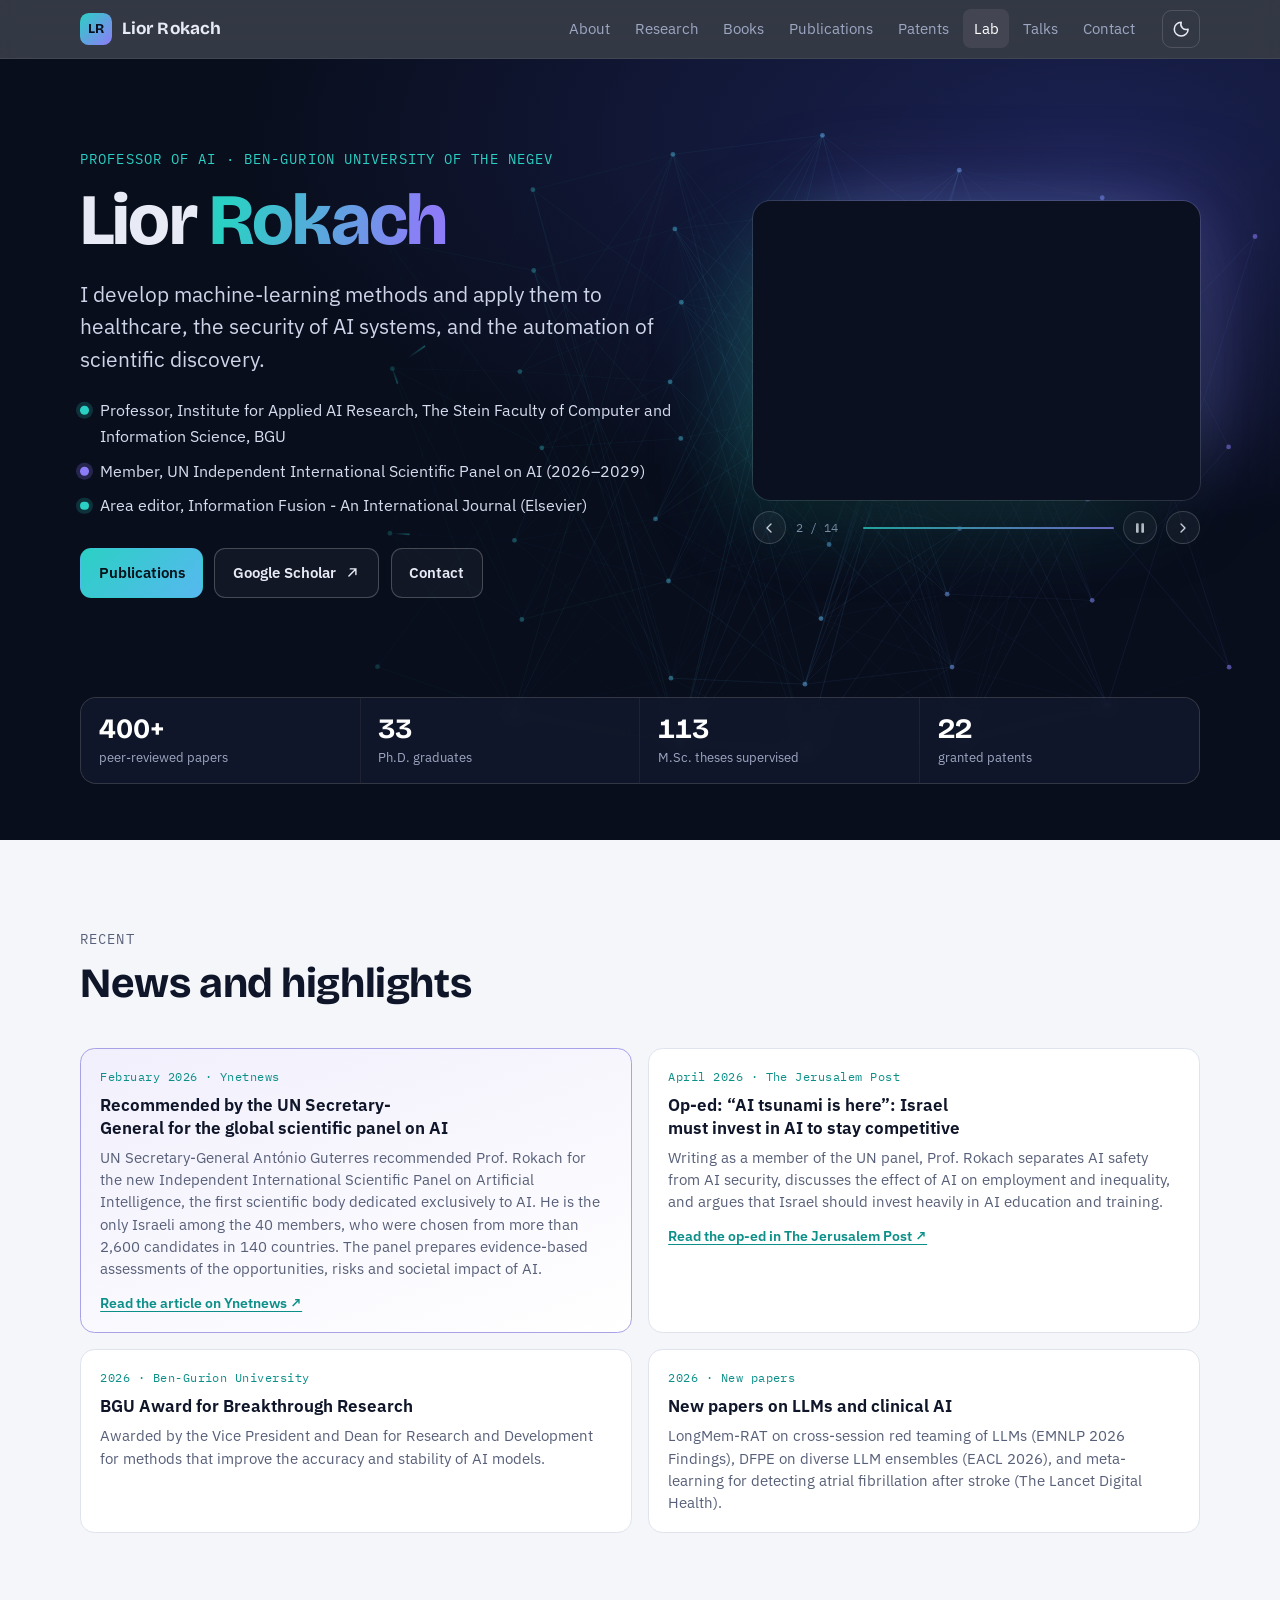
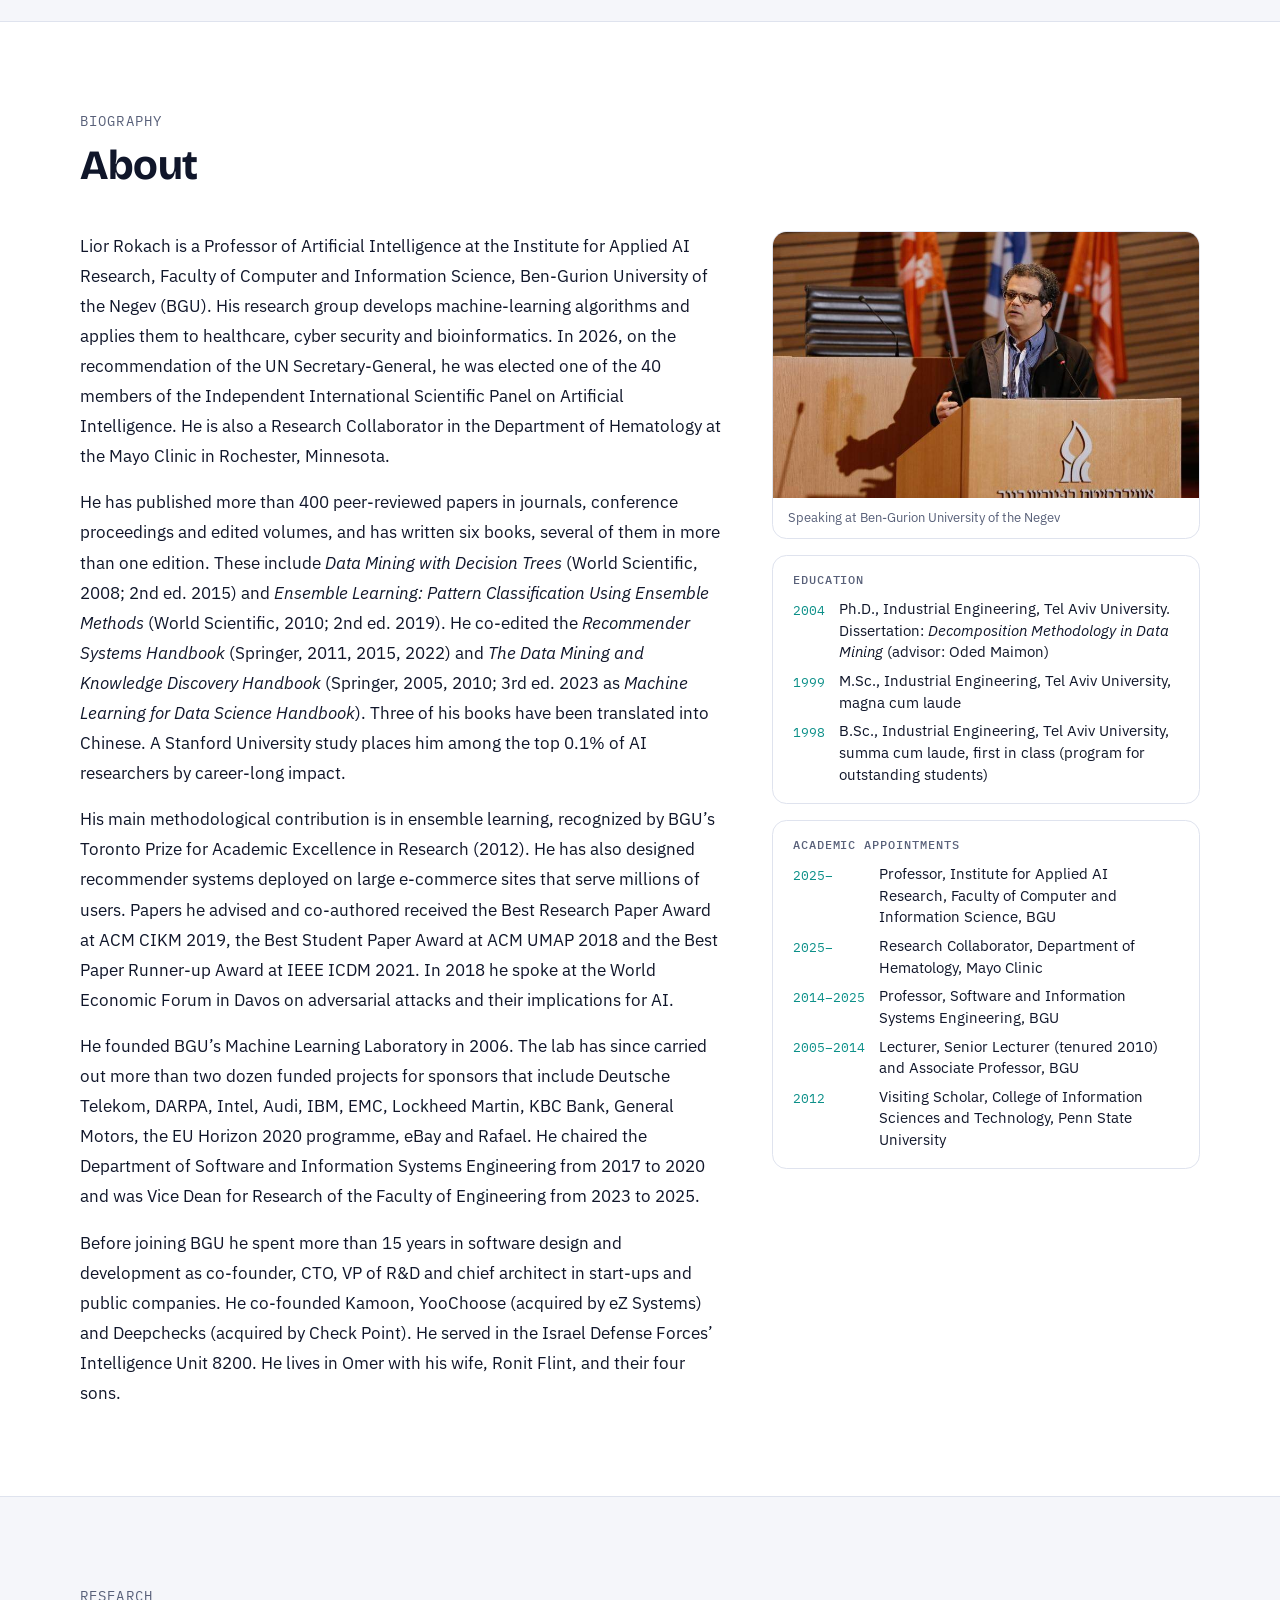
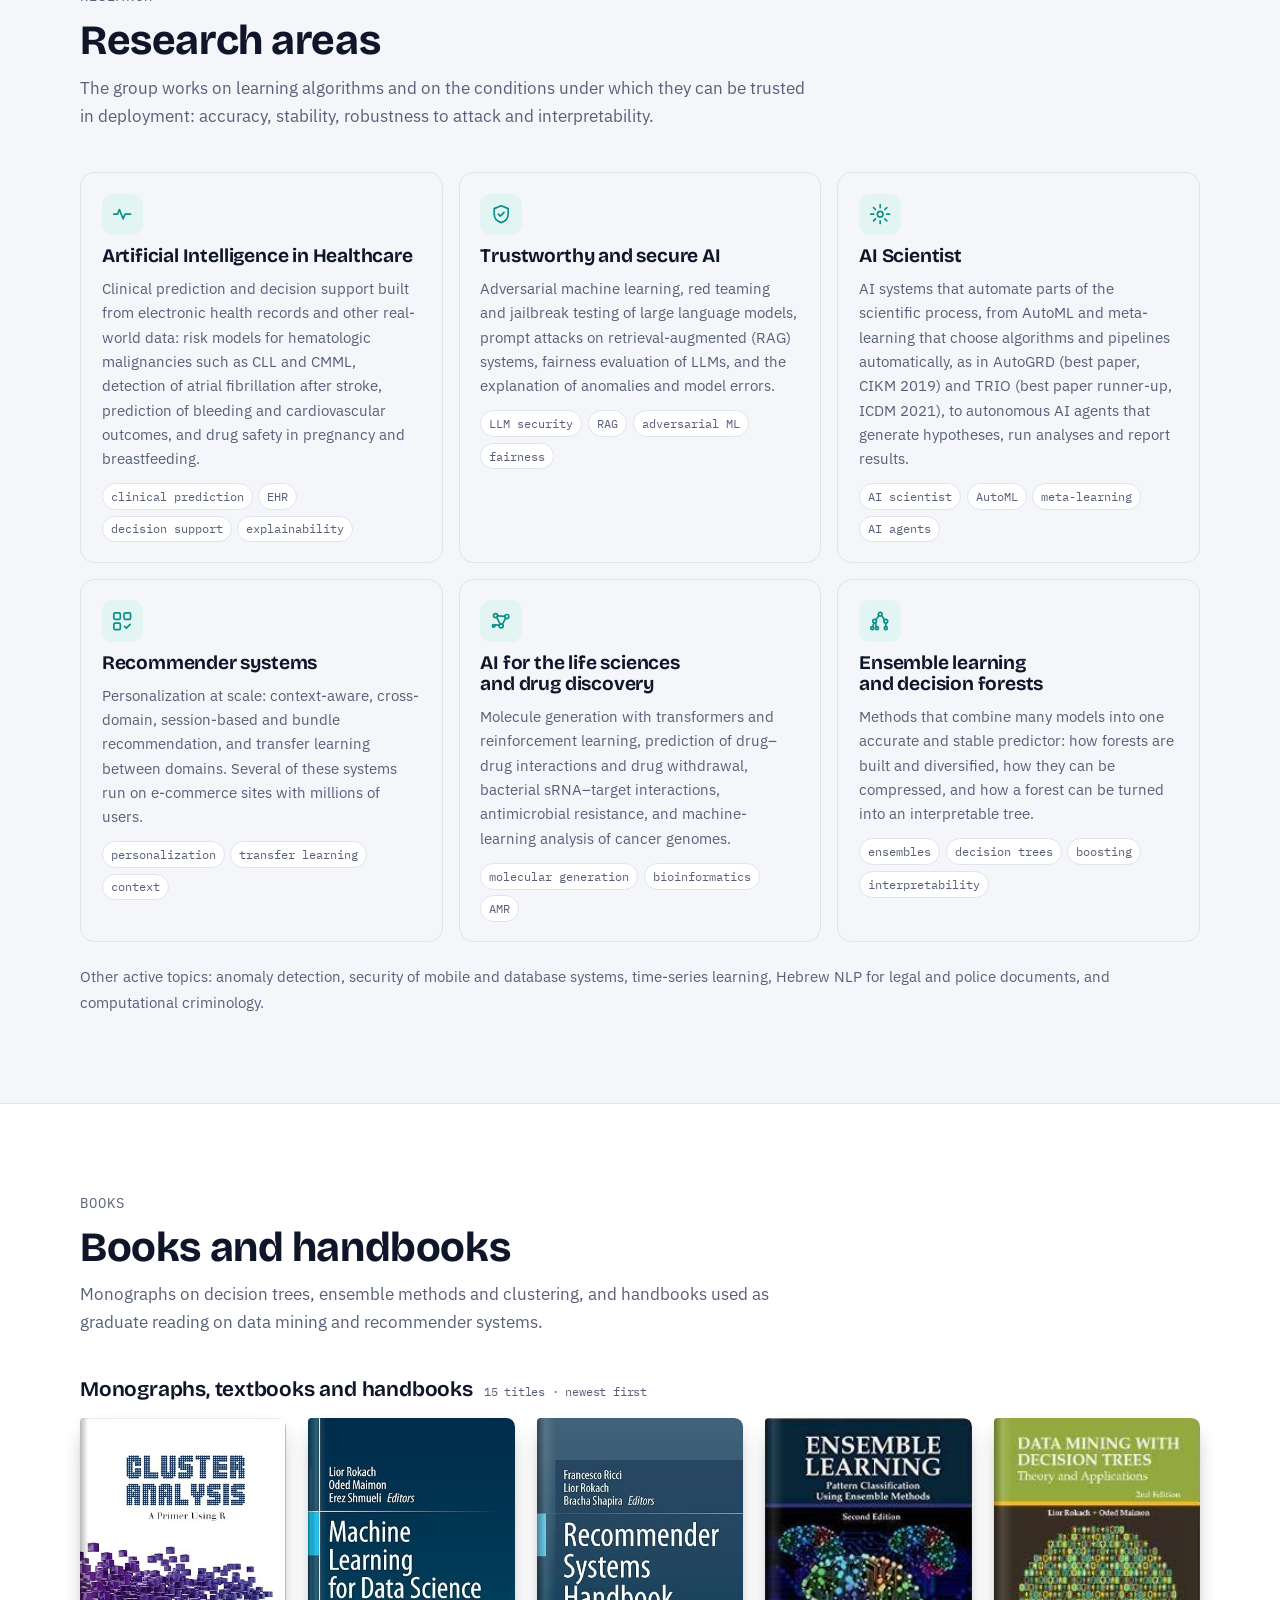
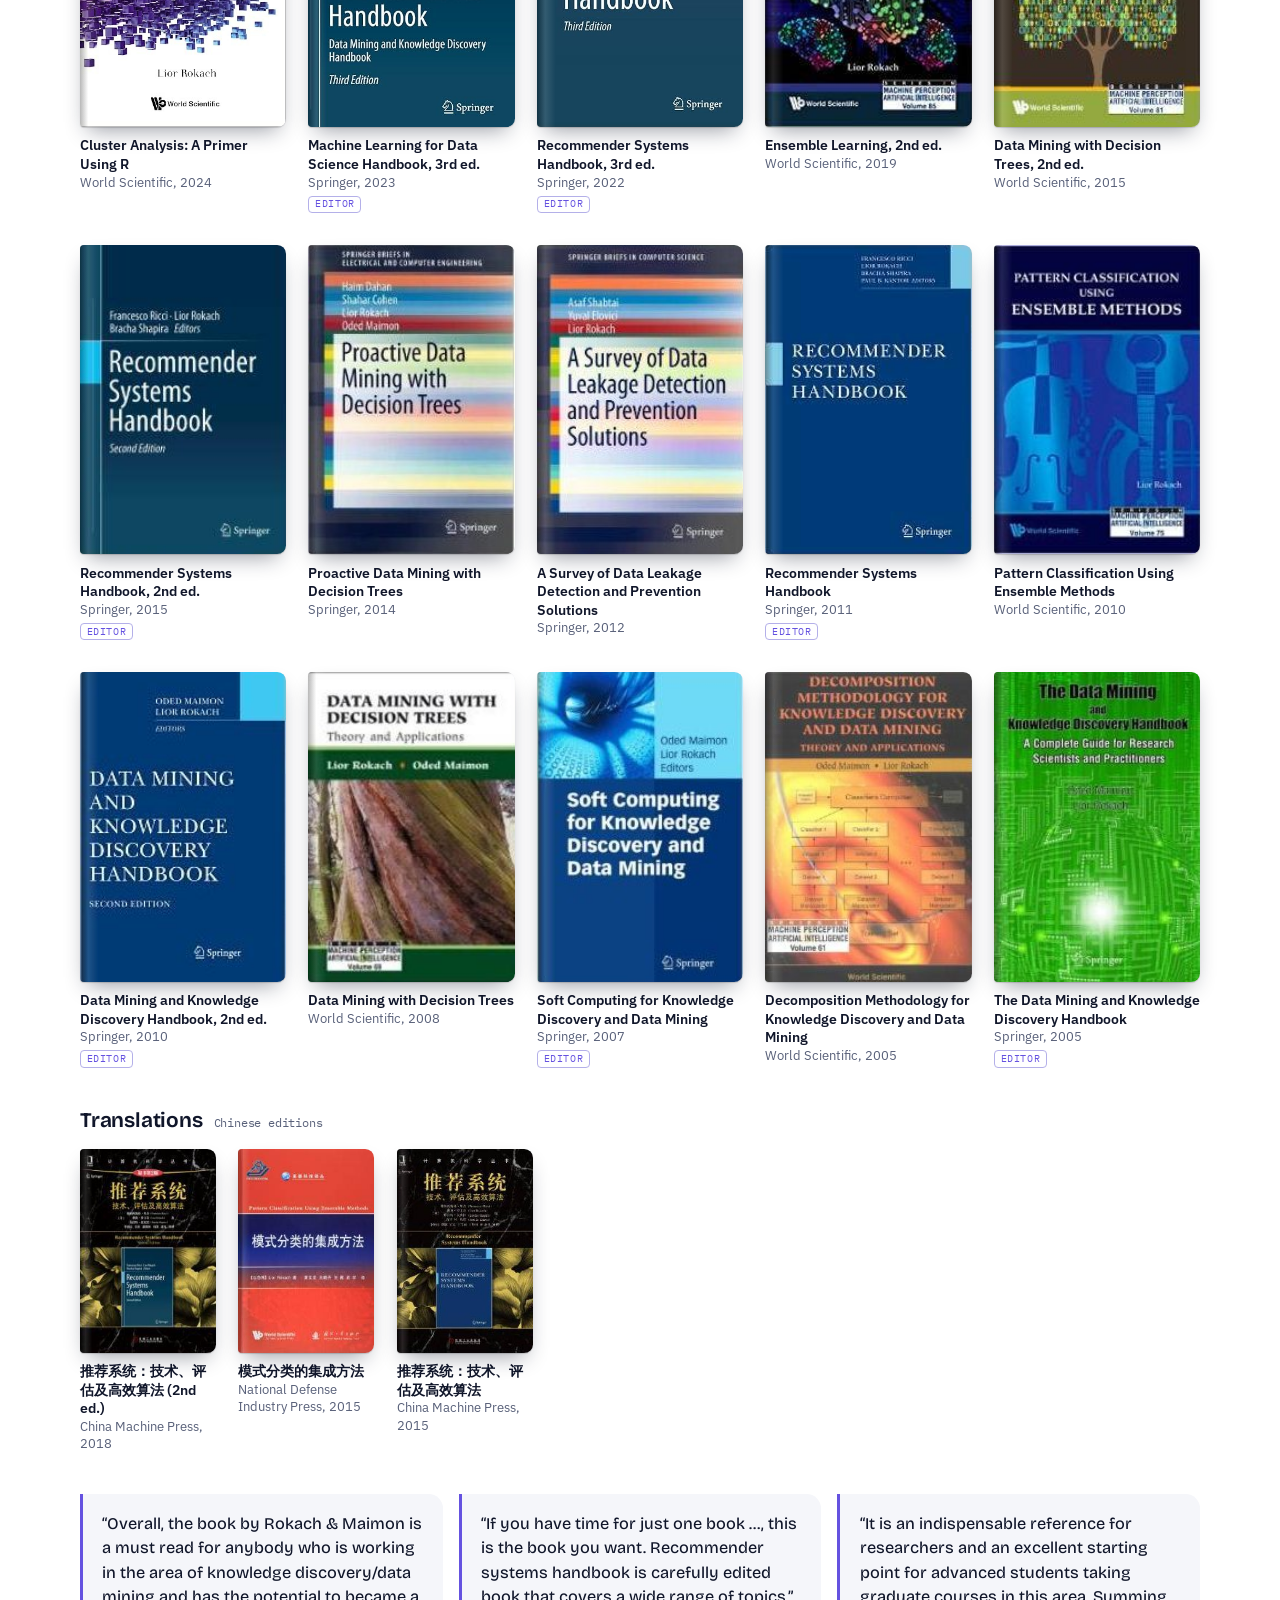
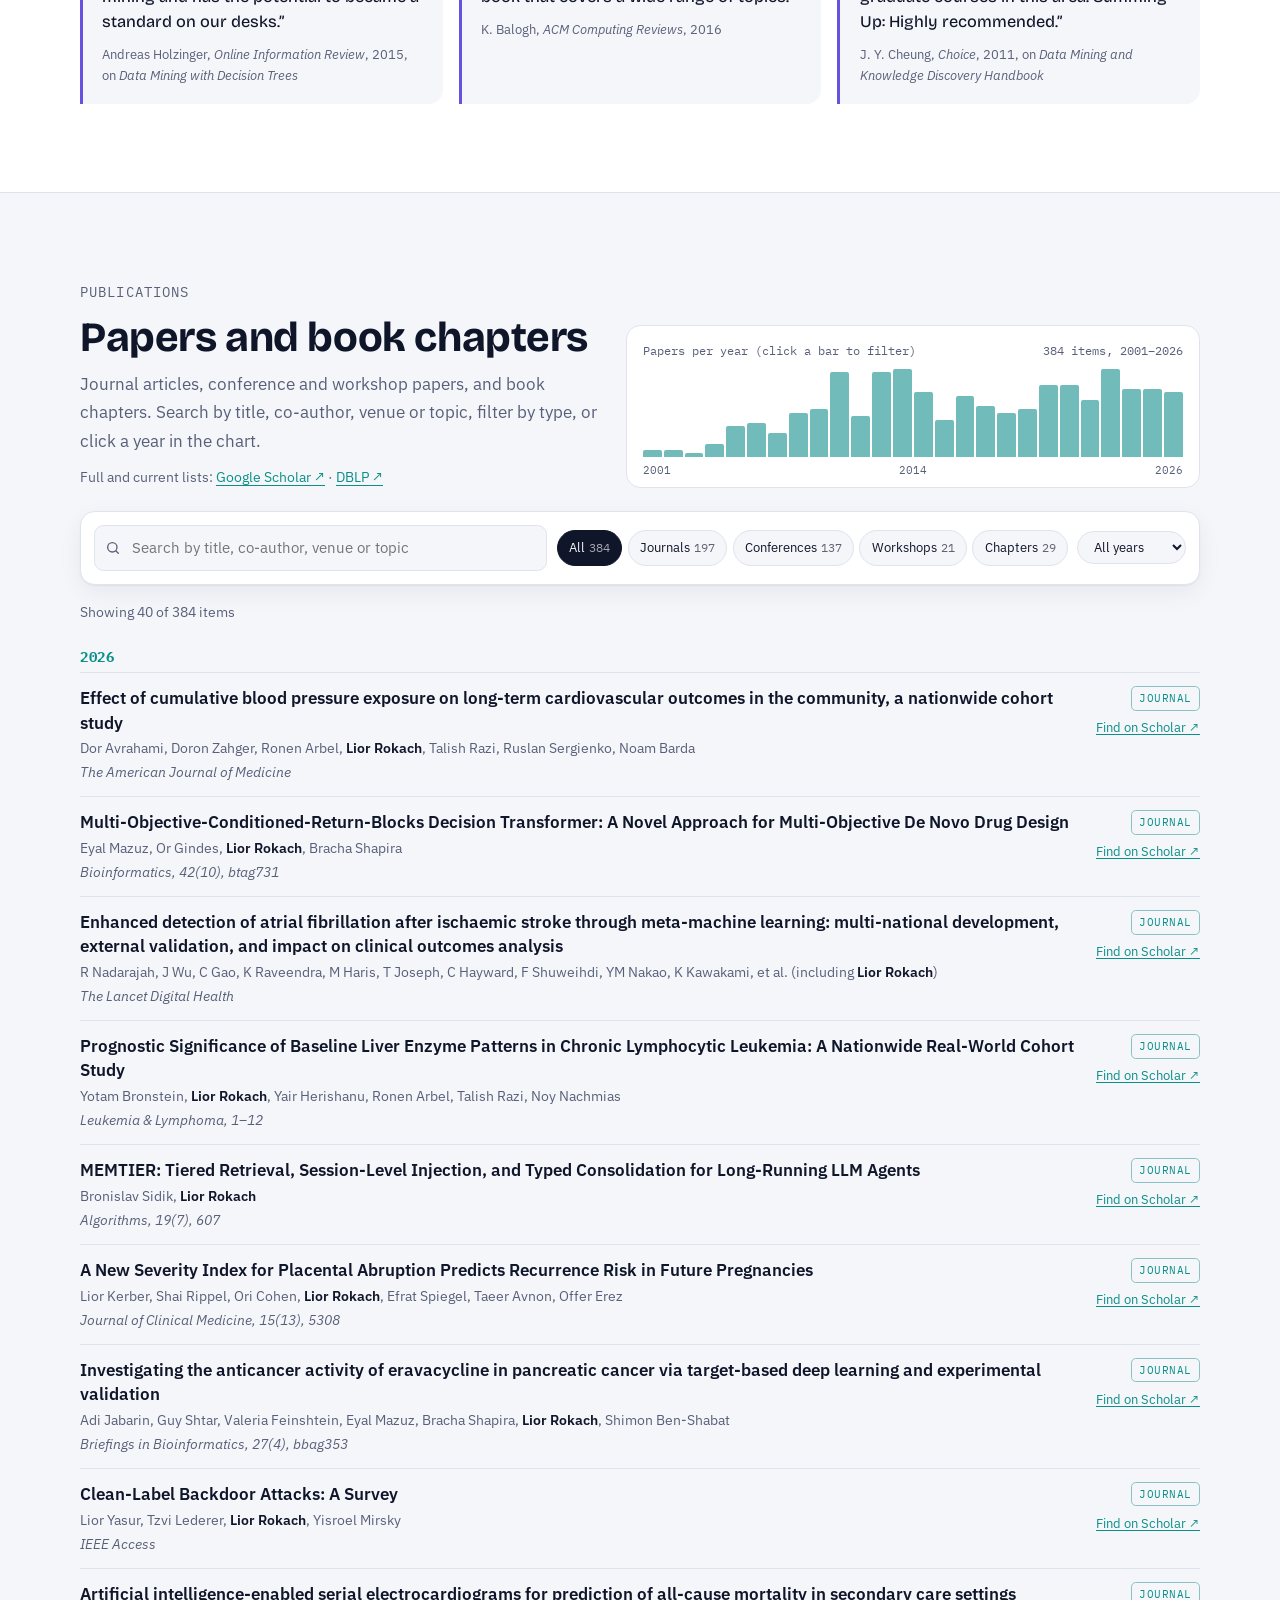
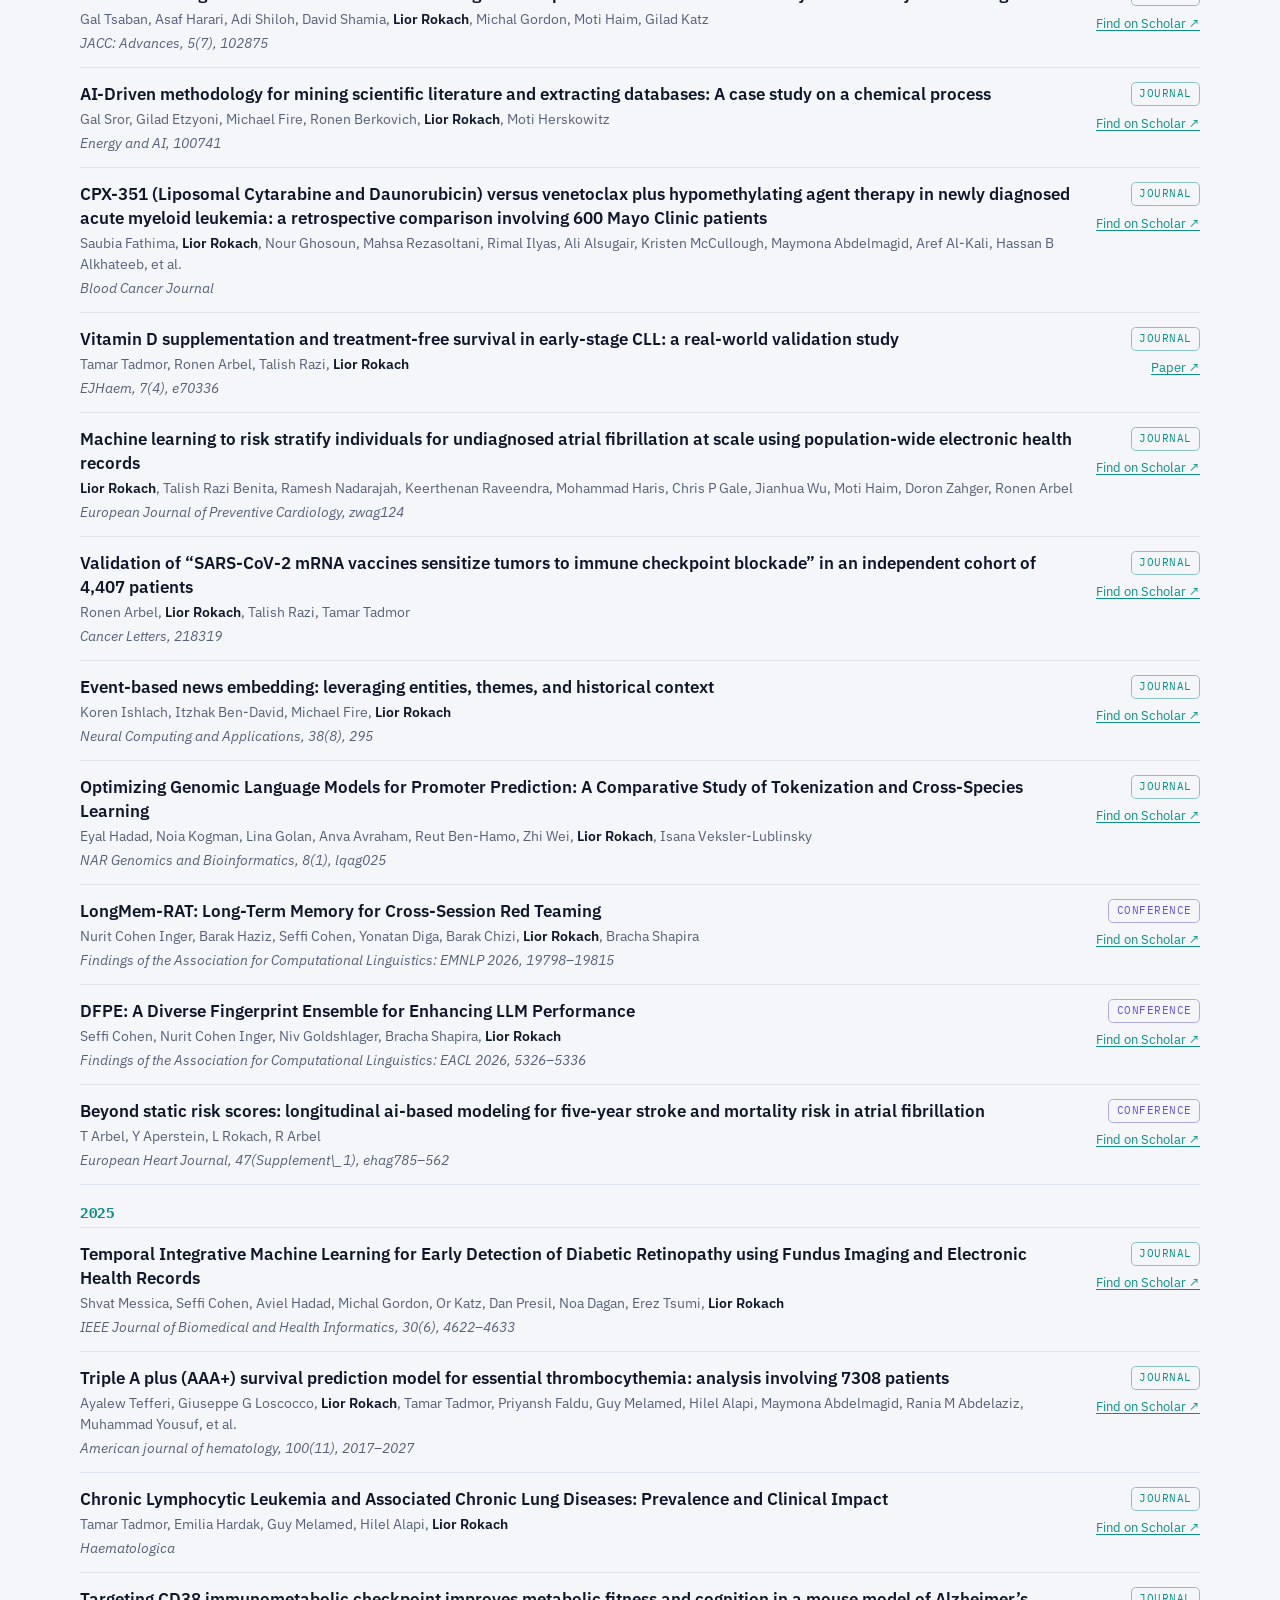
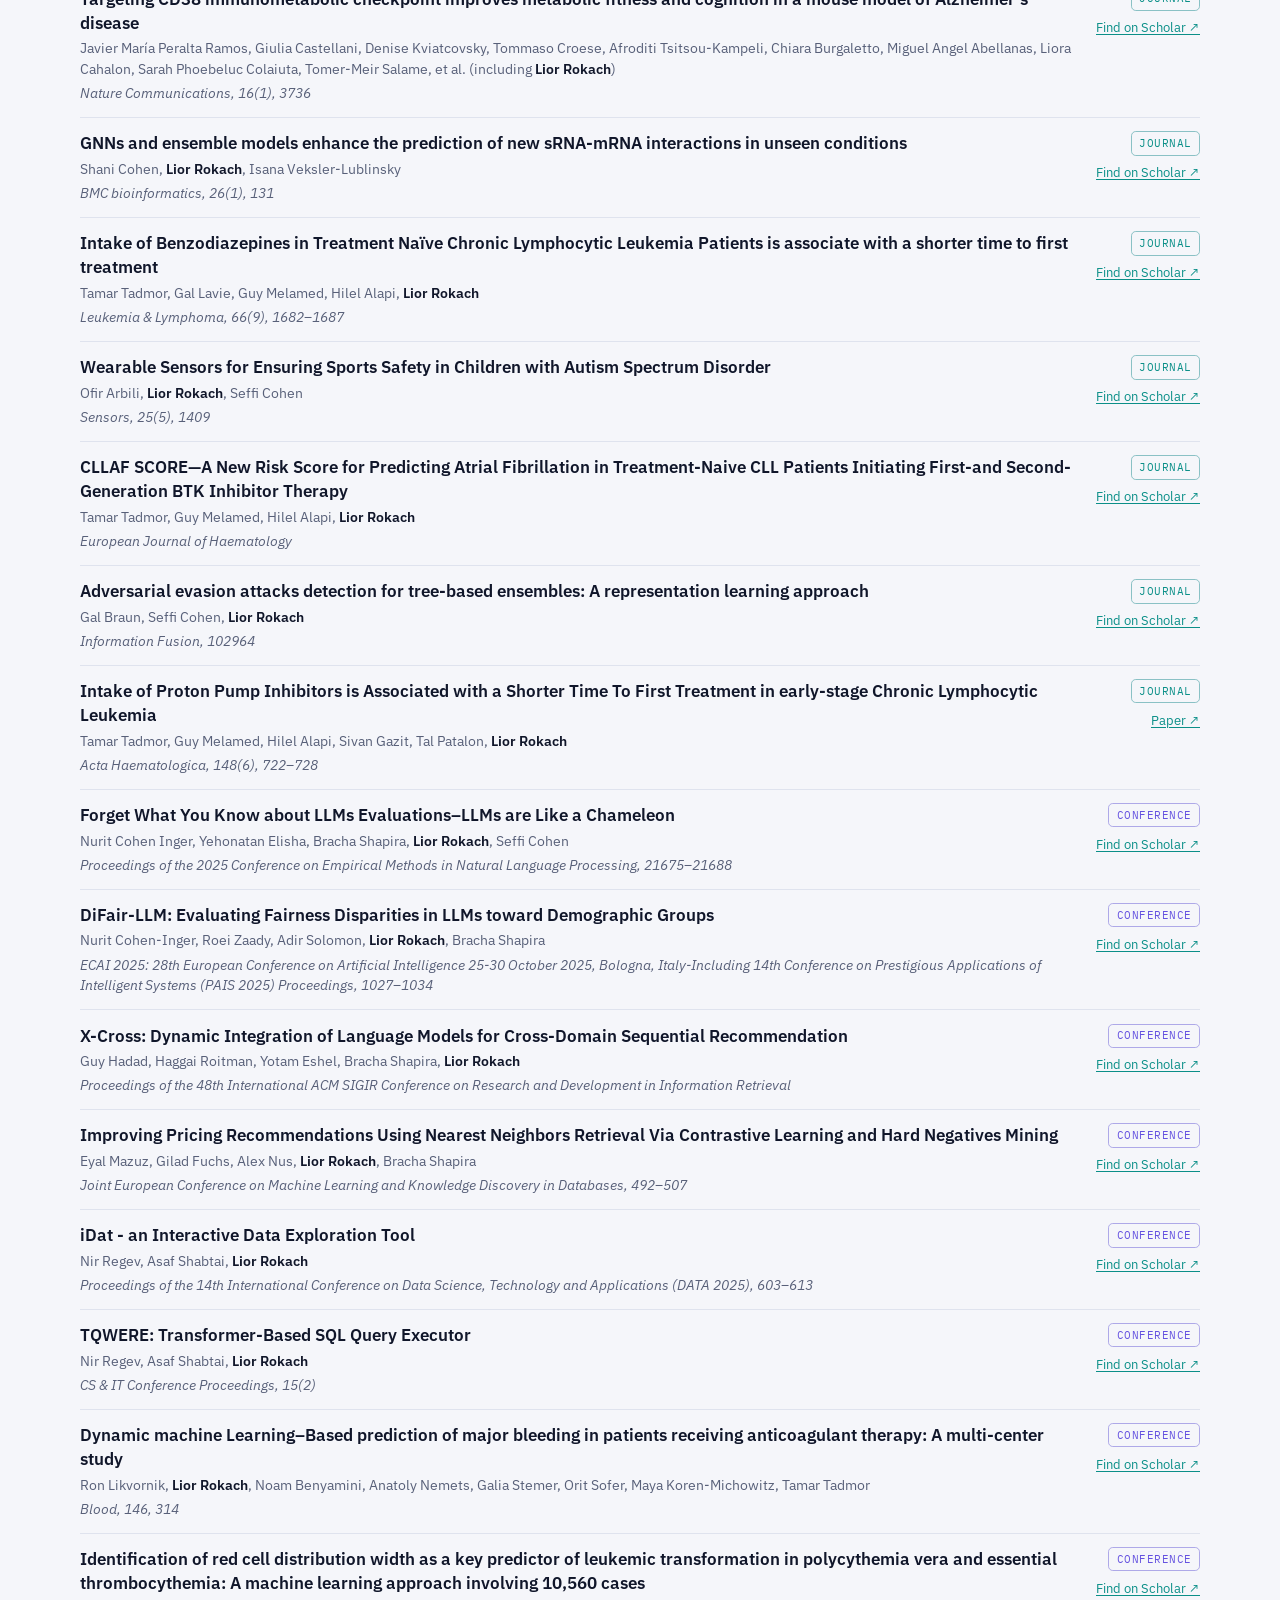
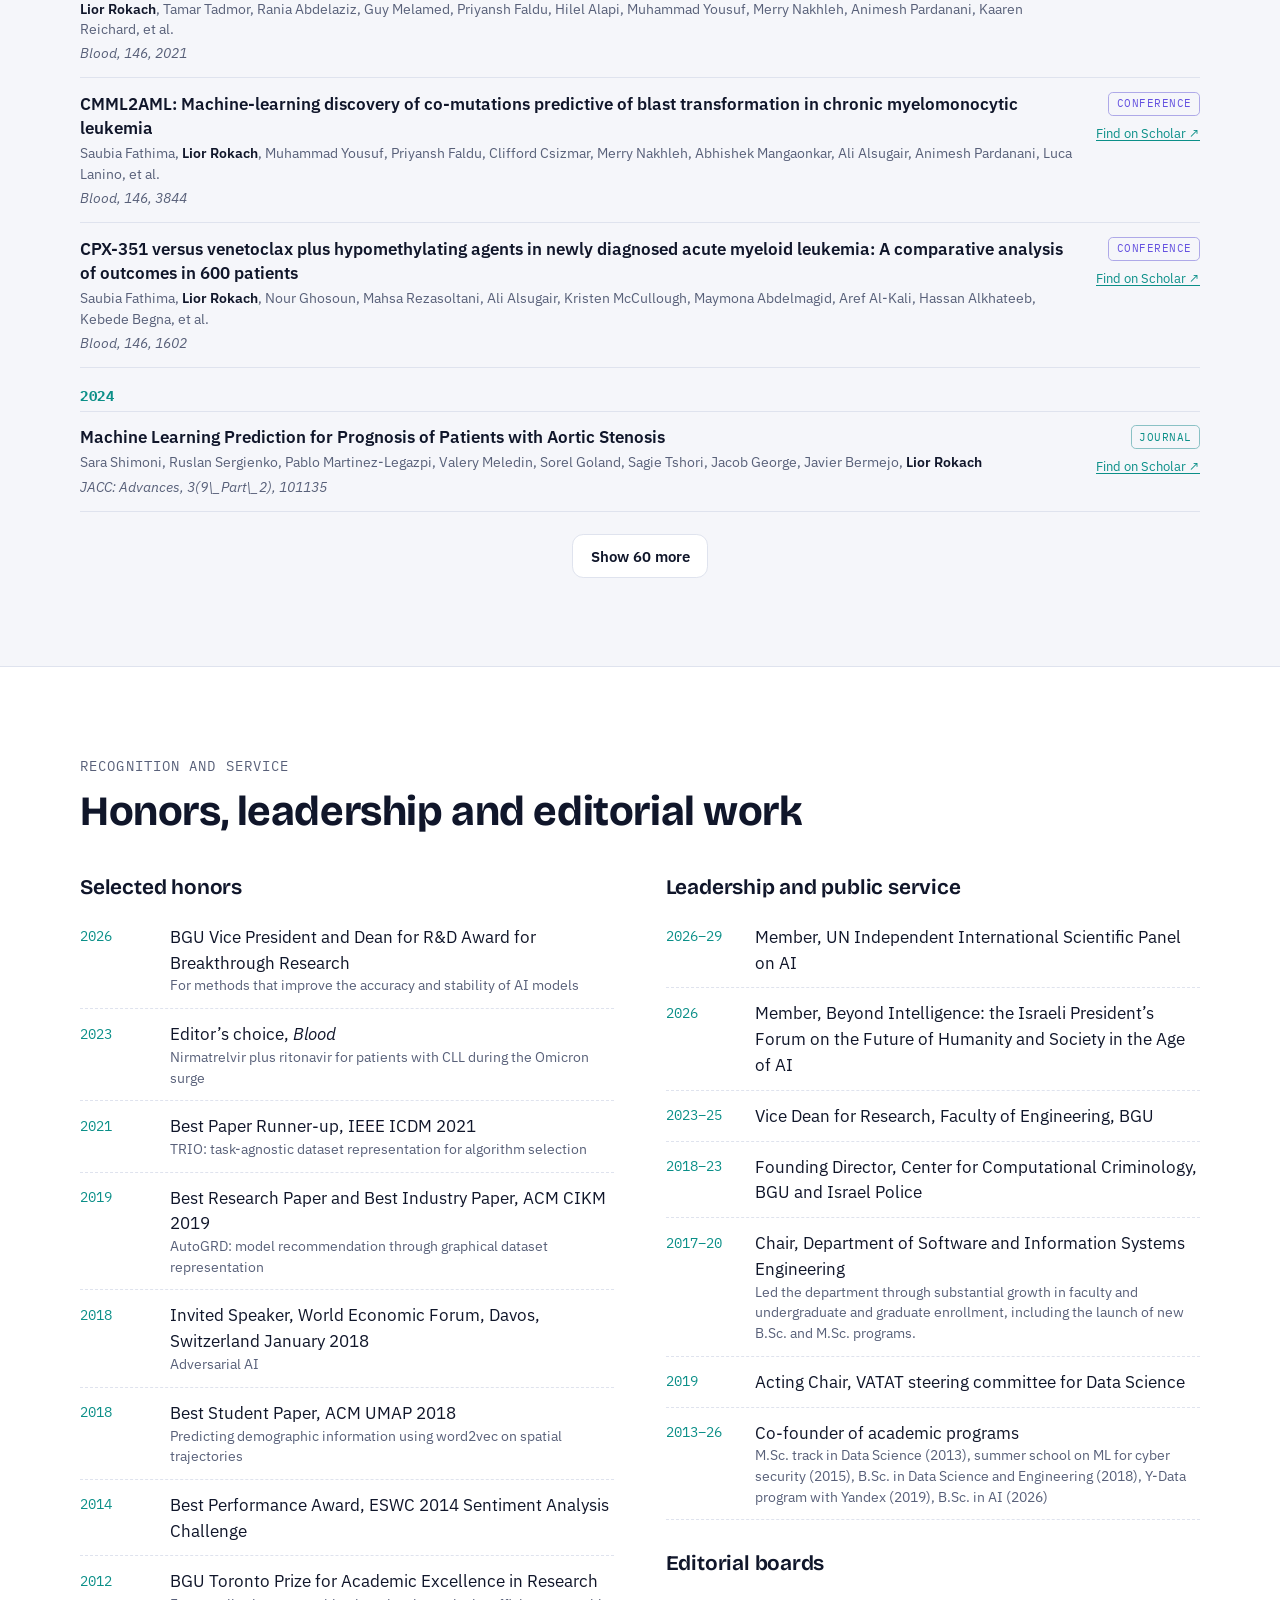
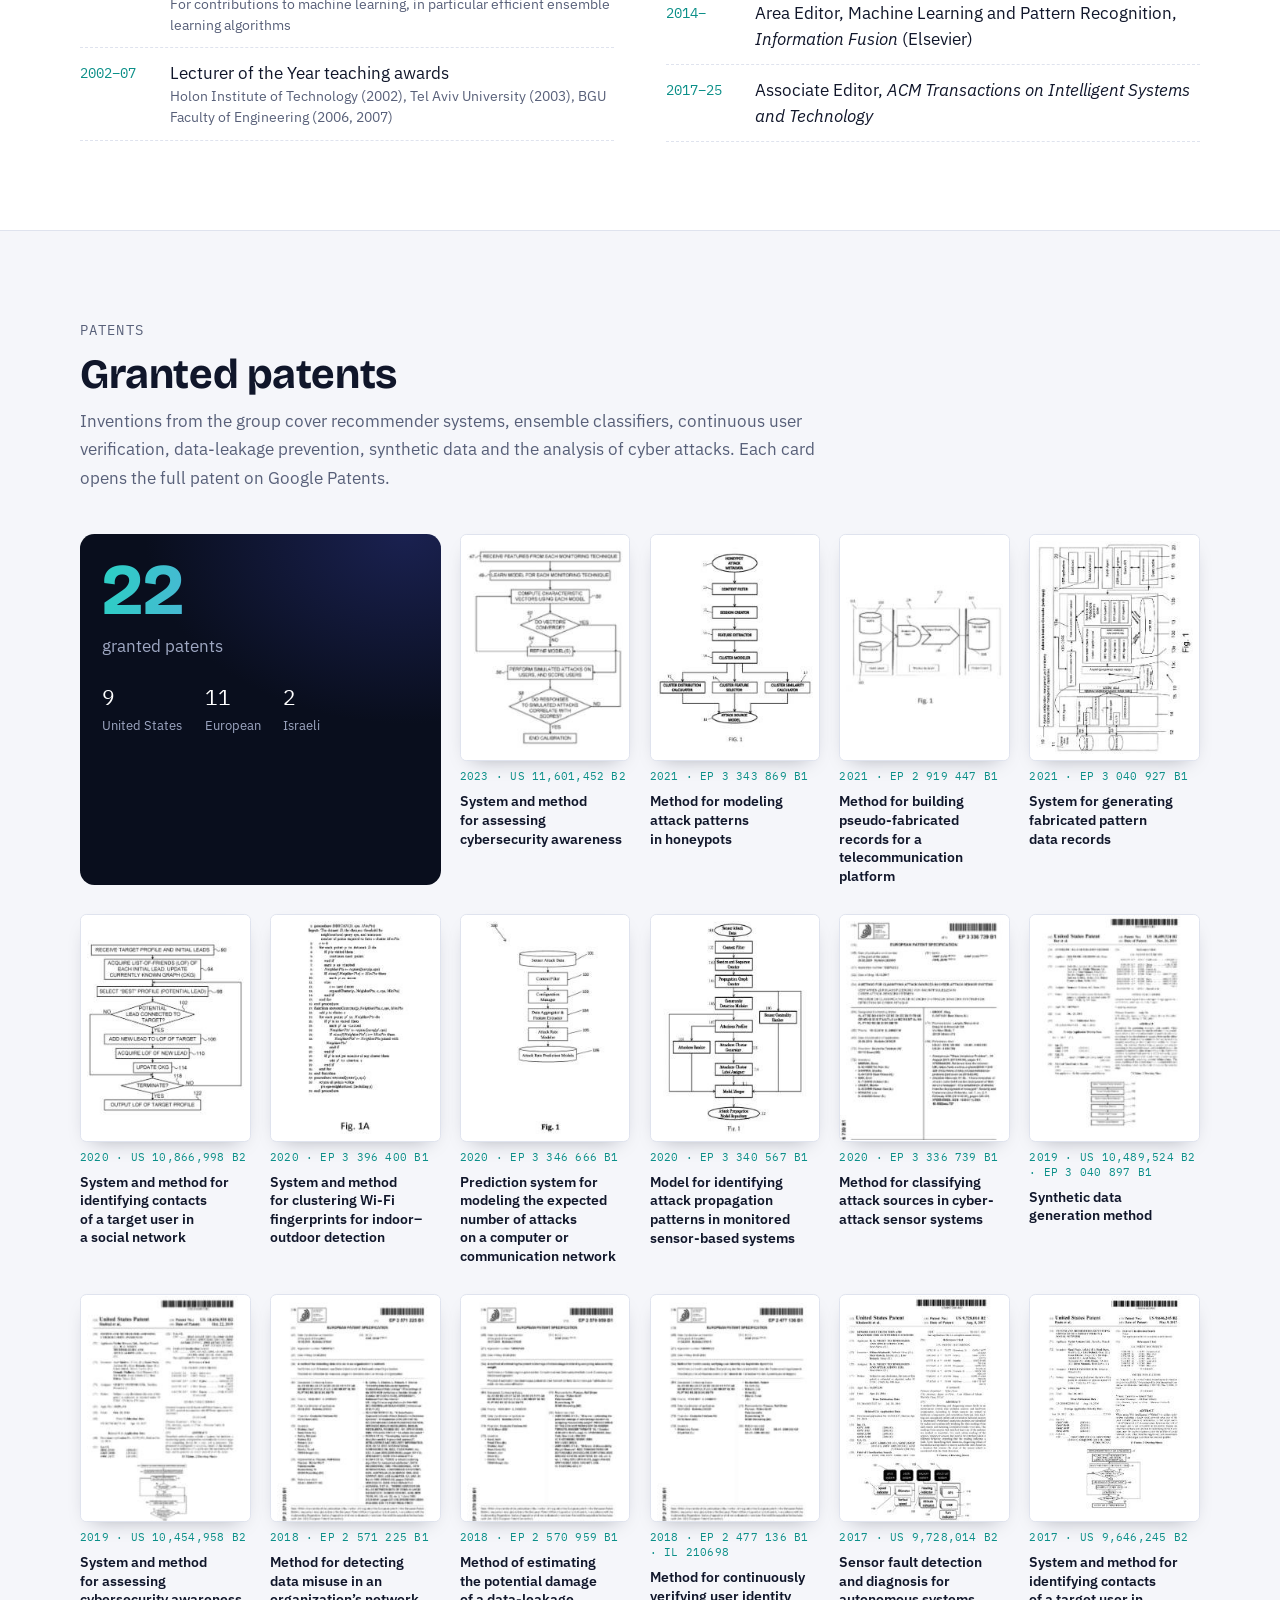
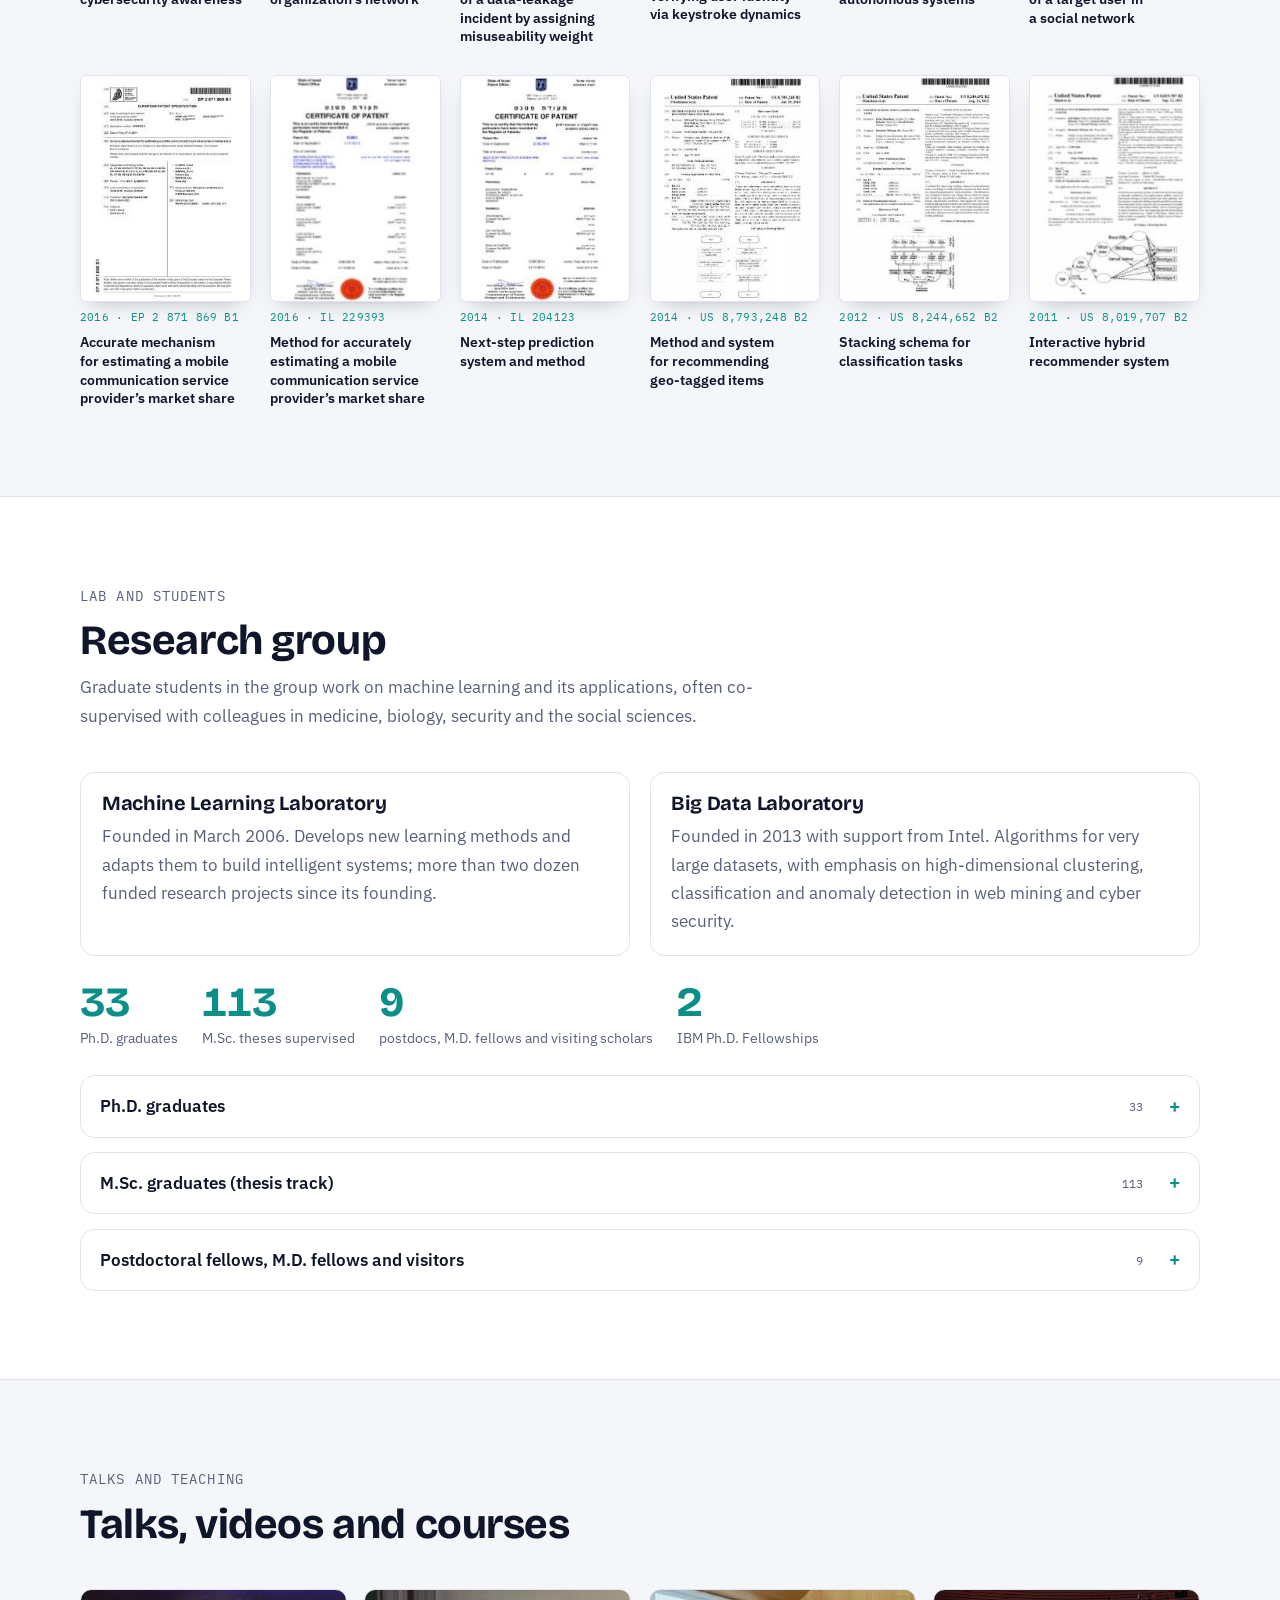
==== commit 81b4cacc: "Add files via upload" ====
--- a/index.html
+++ b/index.html
@@ -399,7 +399,7 @@
           <li><time>2026</time><div class="what">Member, Beyond Intelligence: the Israeli President&rsquo;s Forum on the Future of Humanity and Society in the Age of AI</div></li>
           <li><time>2023&ndash;25</time><div class="what">Vice Dean for Research, Faculty of Engineering, BGU</div></li>
           <li><time>2018&ndash;23</time><div class="what">Founding Director, Center for Computational Criminology, BGU and Israel Police</div></li>
-          <li><time>2017&ndash;20</time><div class="what">Chair, Department of Software and Information Systems Engineering<small>Moved the department to a new building; launched a B.Sc. in Data Engineering and two M.Sc. tracks in machine learning and AI; grew to 900 undergraduate and more than 300 research students; recruited nine tenure-track faculty; set transparent promotion criteria; initiated BGU&rsquo;s Data Science Center</small></div></li>
+          <li><time>2017&ndash;20</time><div class="what">Chair, Department of Software and Information Systems Engineering<small>Led the department through substantial growth in faculty and undergraduate and graduate enrollment, including the launch of new B.Sc. and M.Sc. programs.</small></div></li>
           <li><time>2019</time><div class="what">Acting Chair, VATAT steering committee for Data Science</div></li>
           <li><time>2013&ndash;26</time><div class="what">Co-founder of academic programs<small>M.Sc. track in Data Science (2013), summer school on ML for cyber security (2015), B.Sc. in Data Science and Engineering (2018), Y-Data program with Yandex (2019), B.Sc. in AI (2026)</small></div></li>
         </ol>
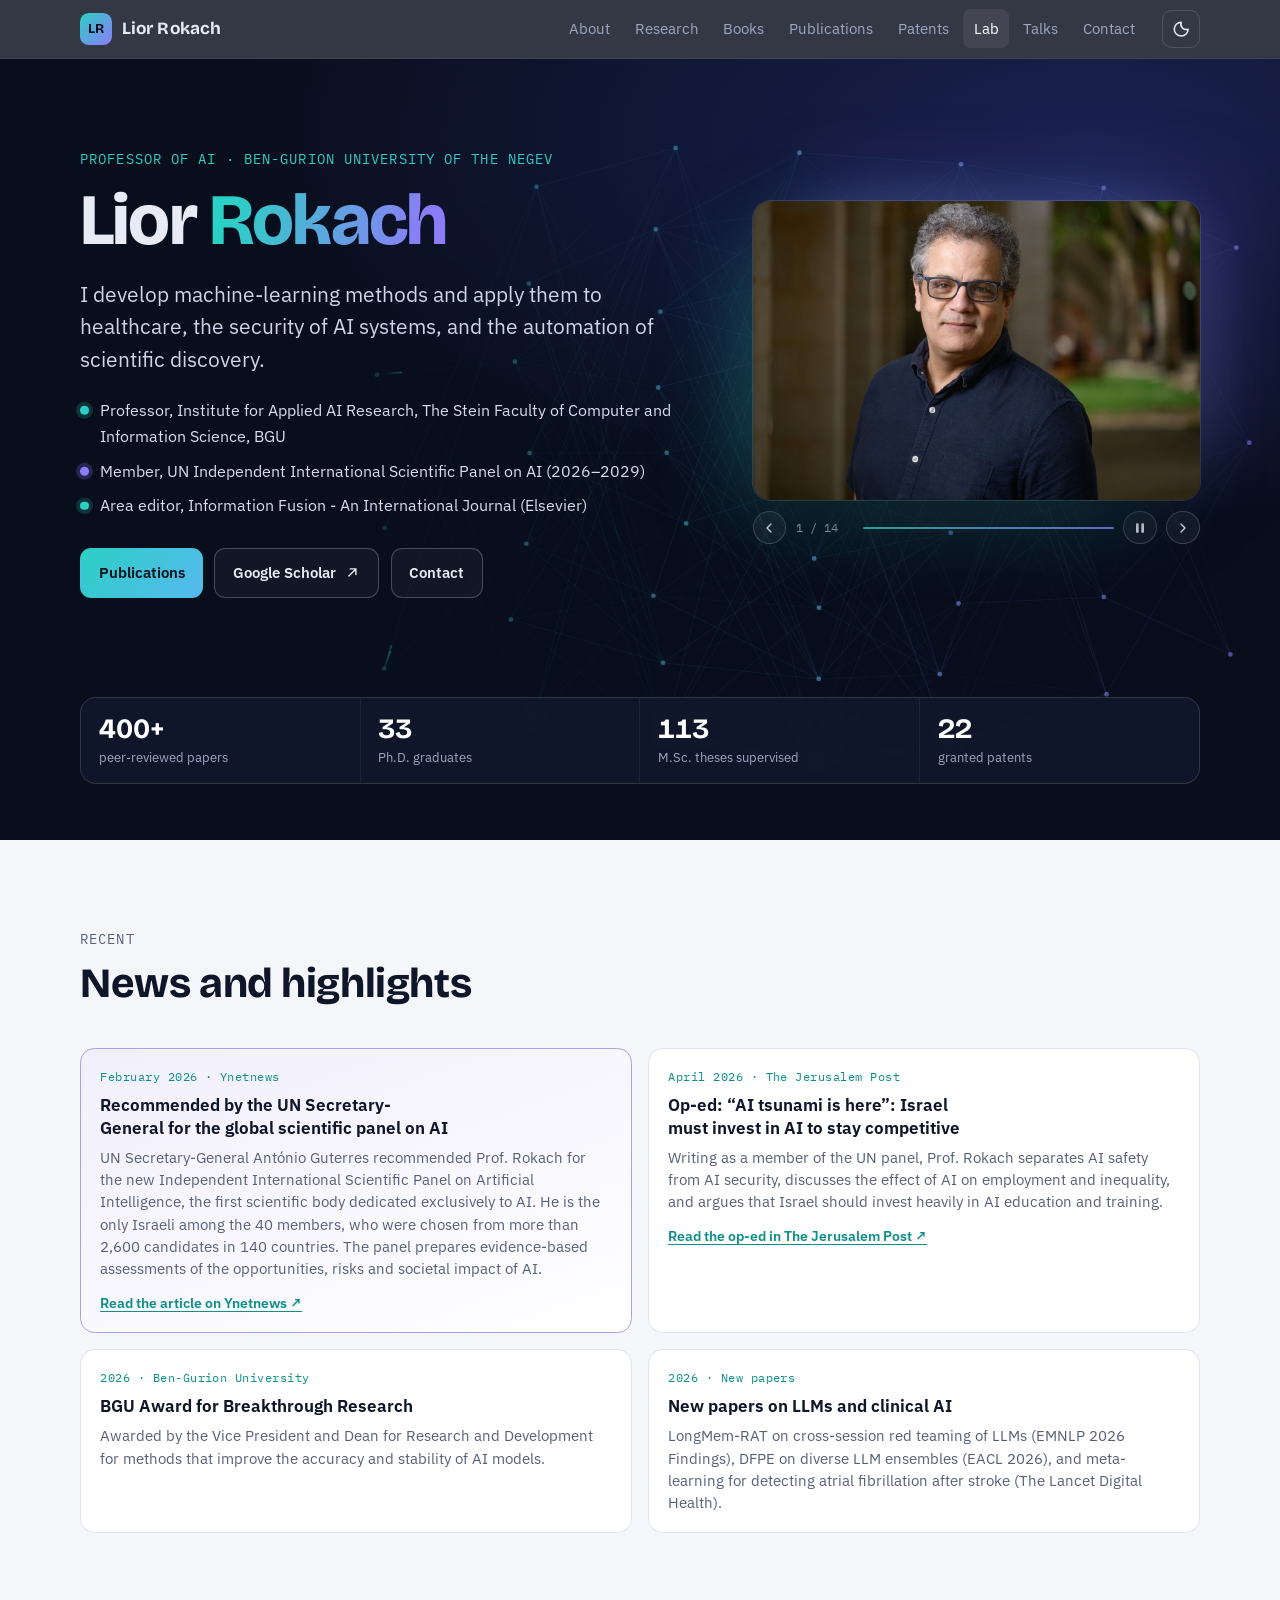
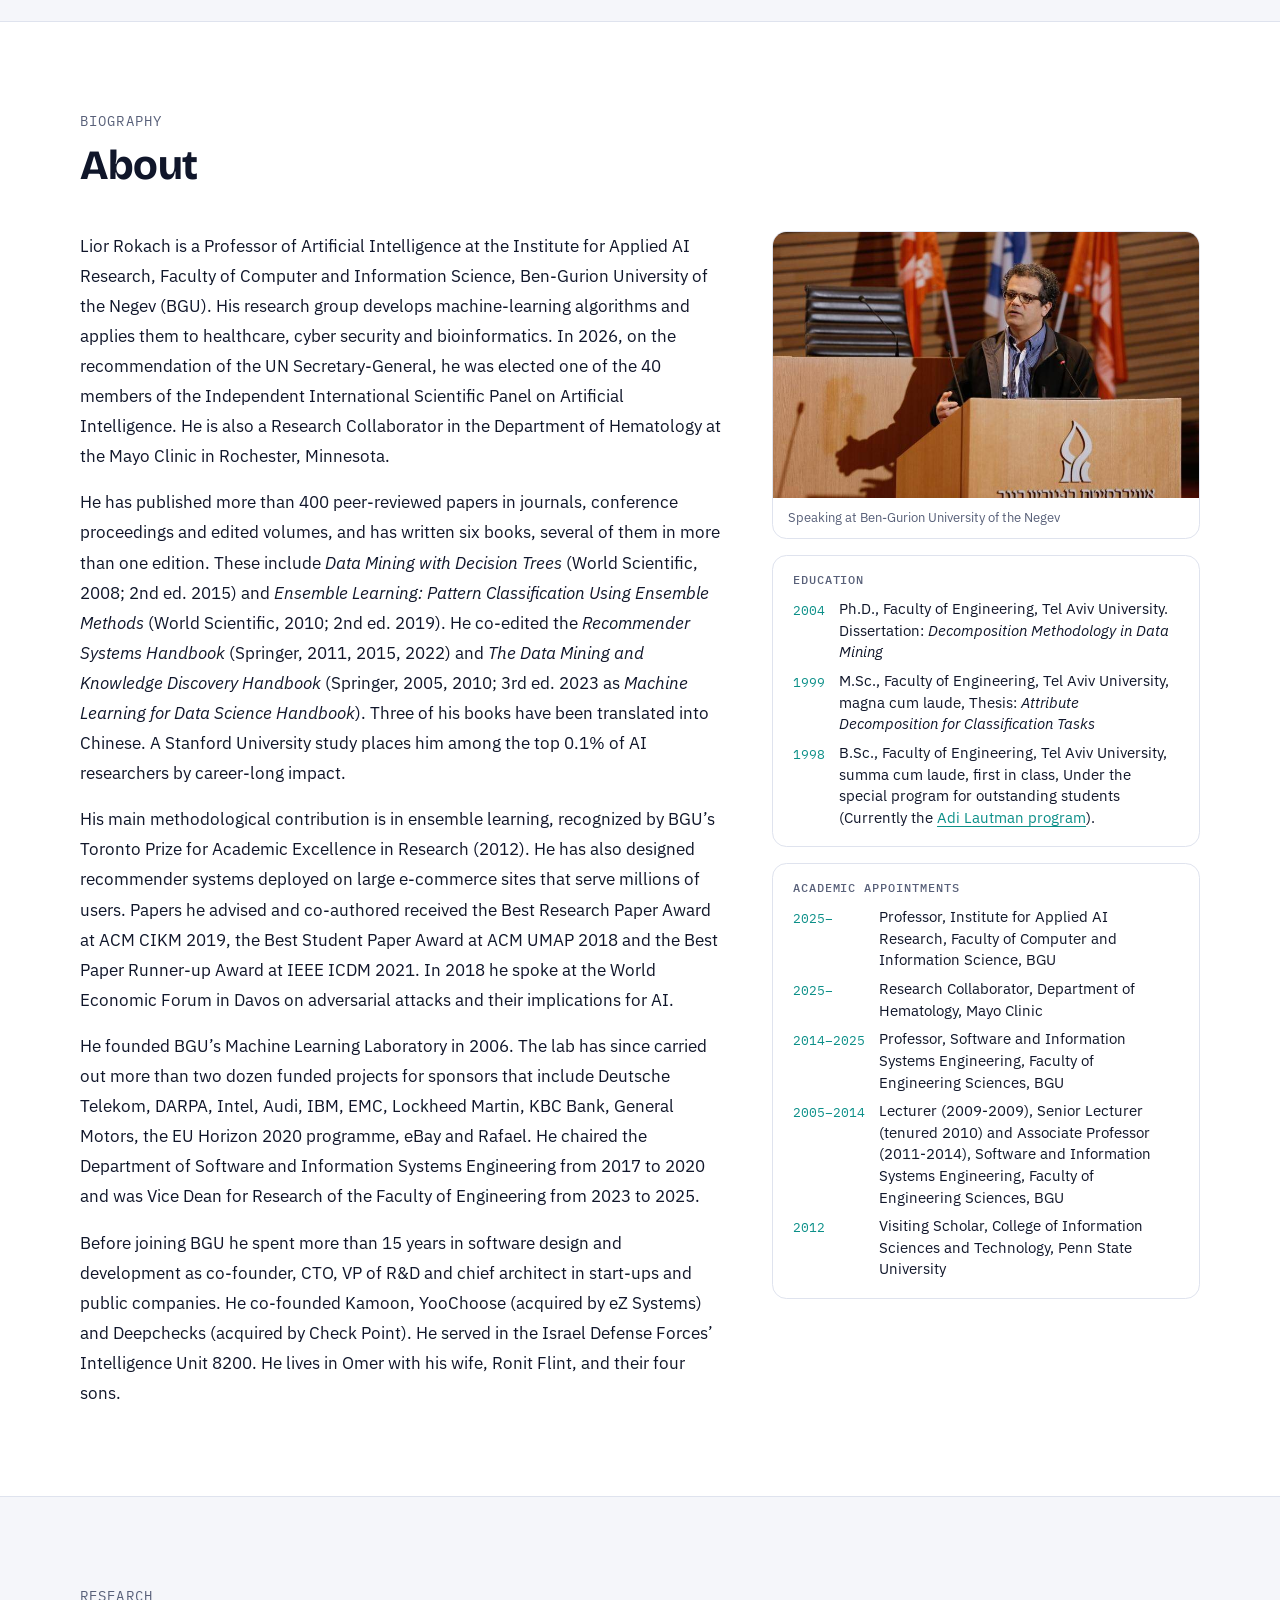
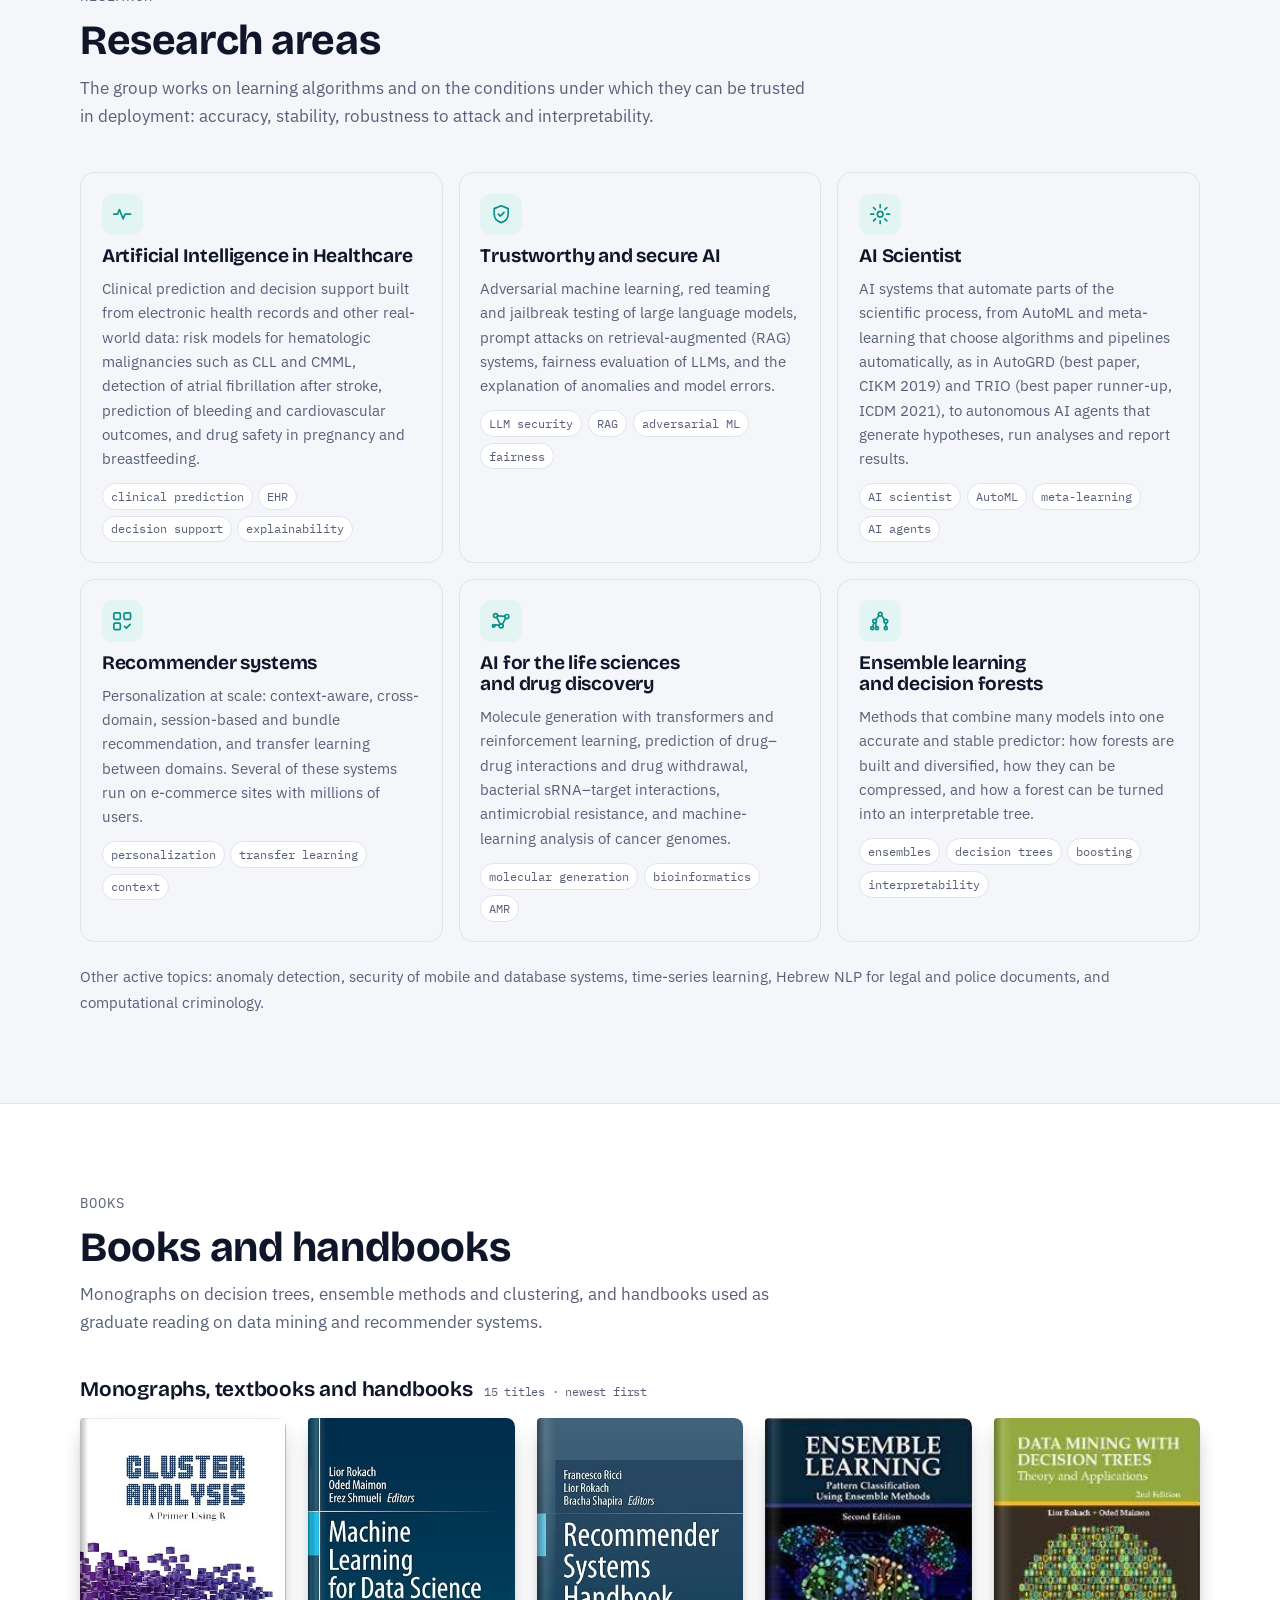
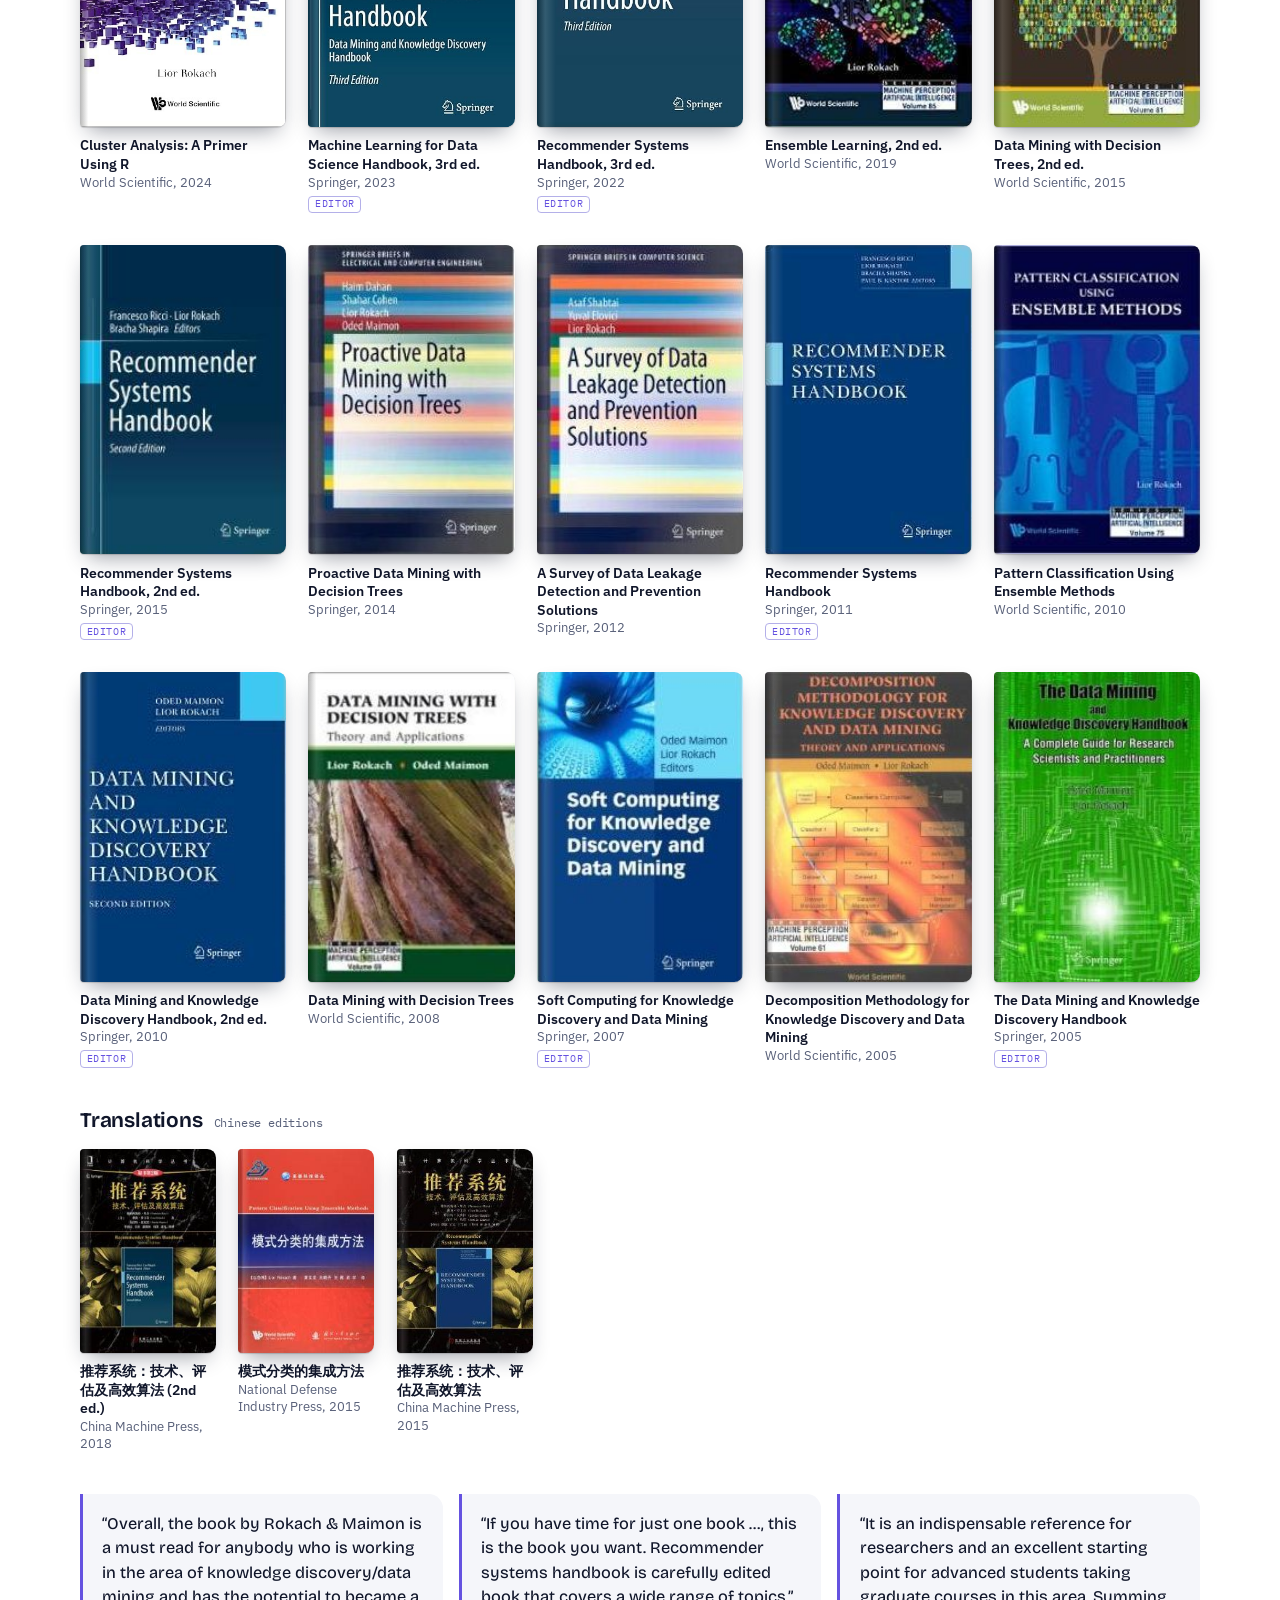
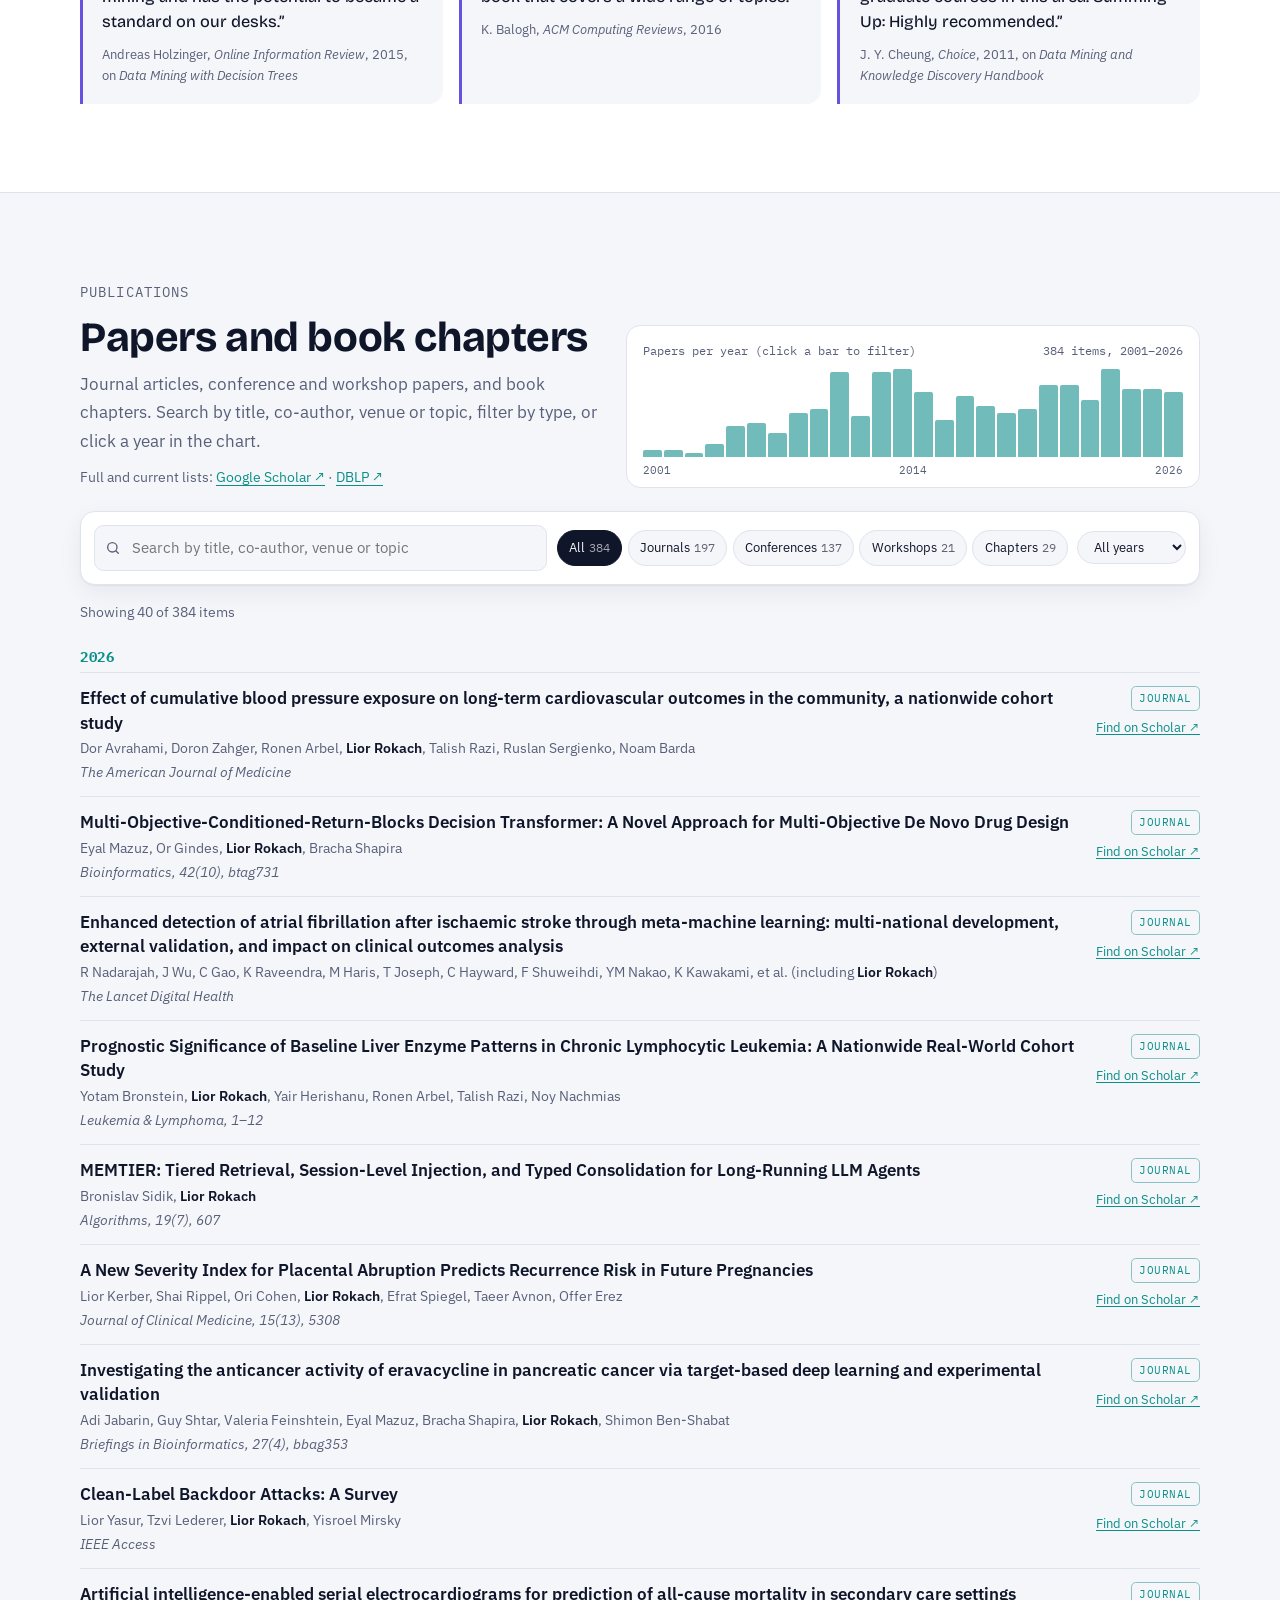
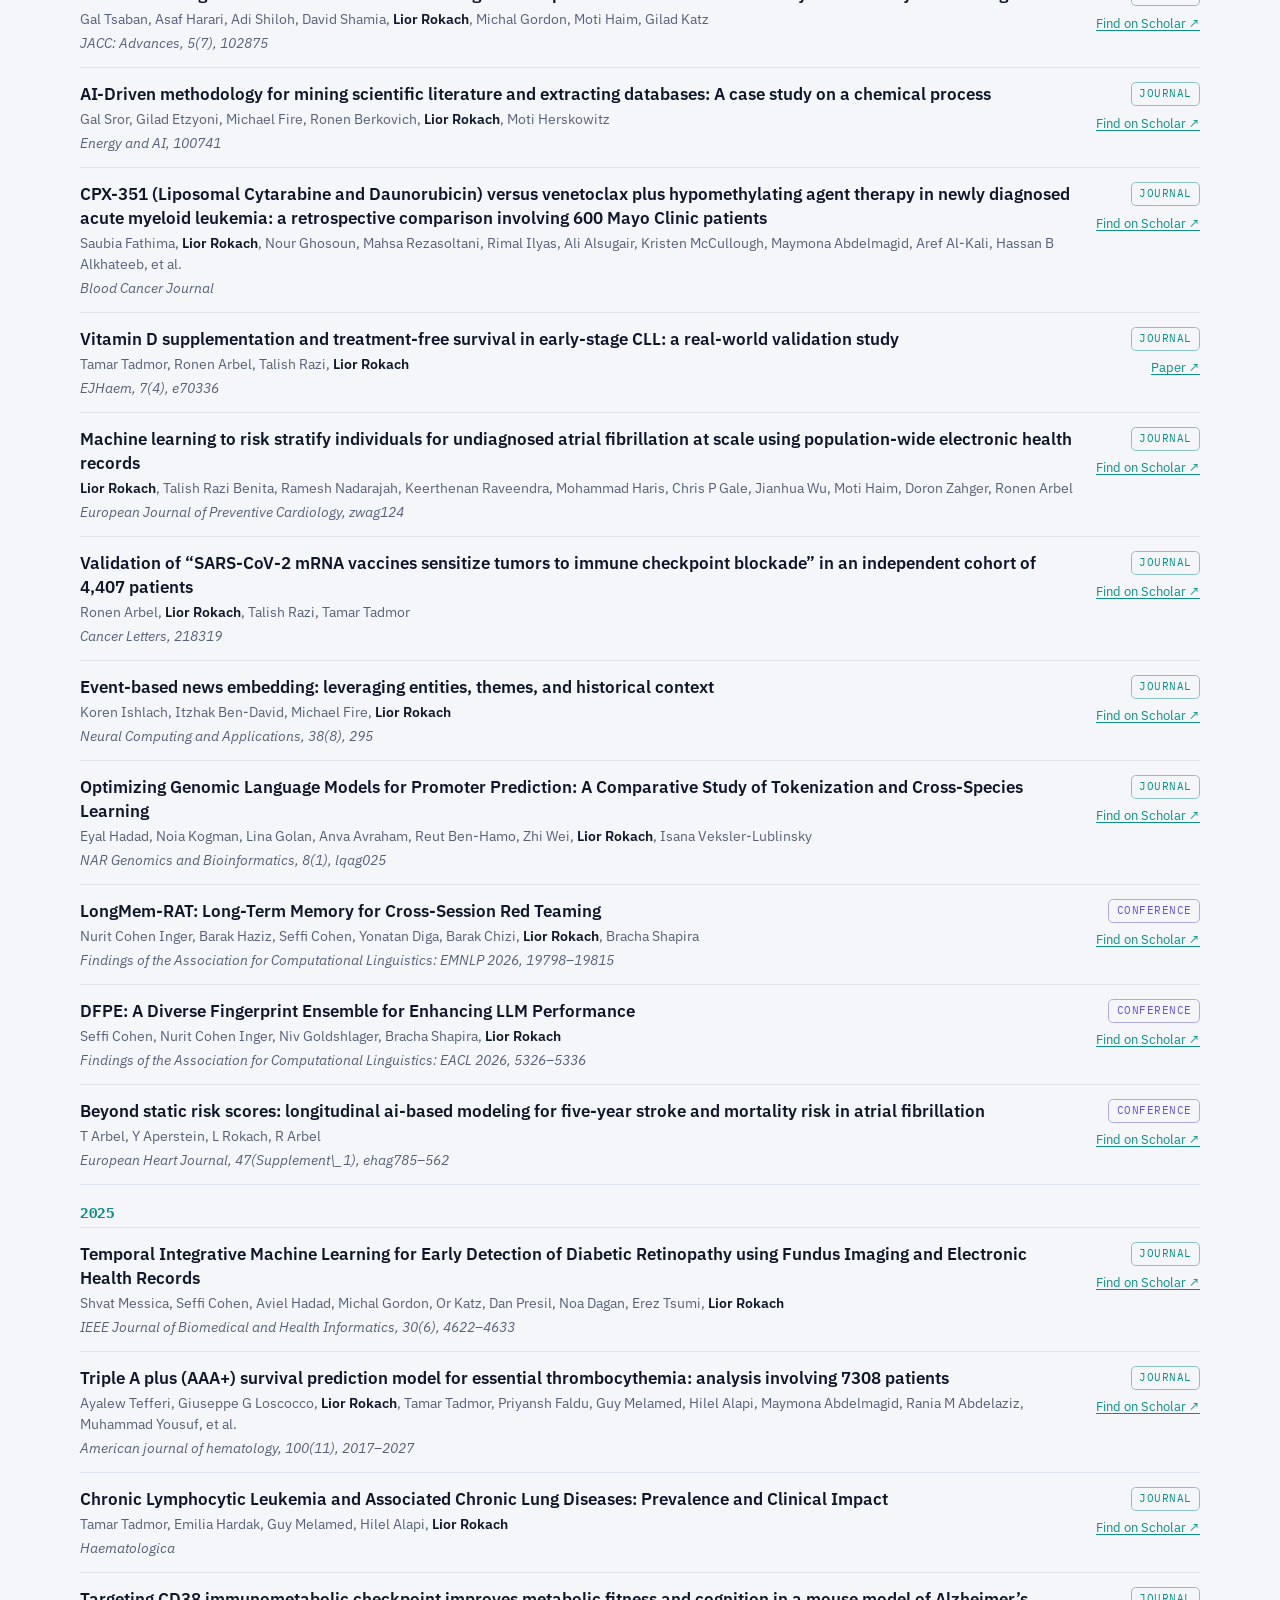
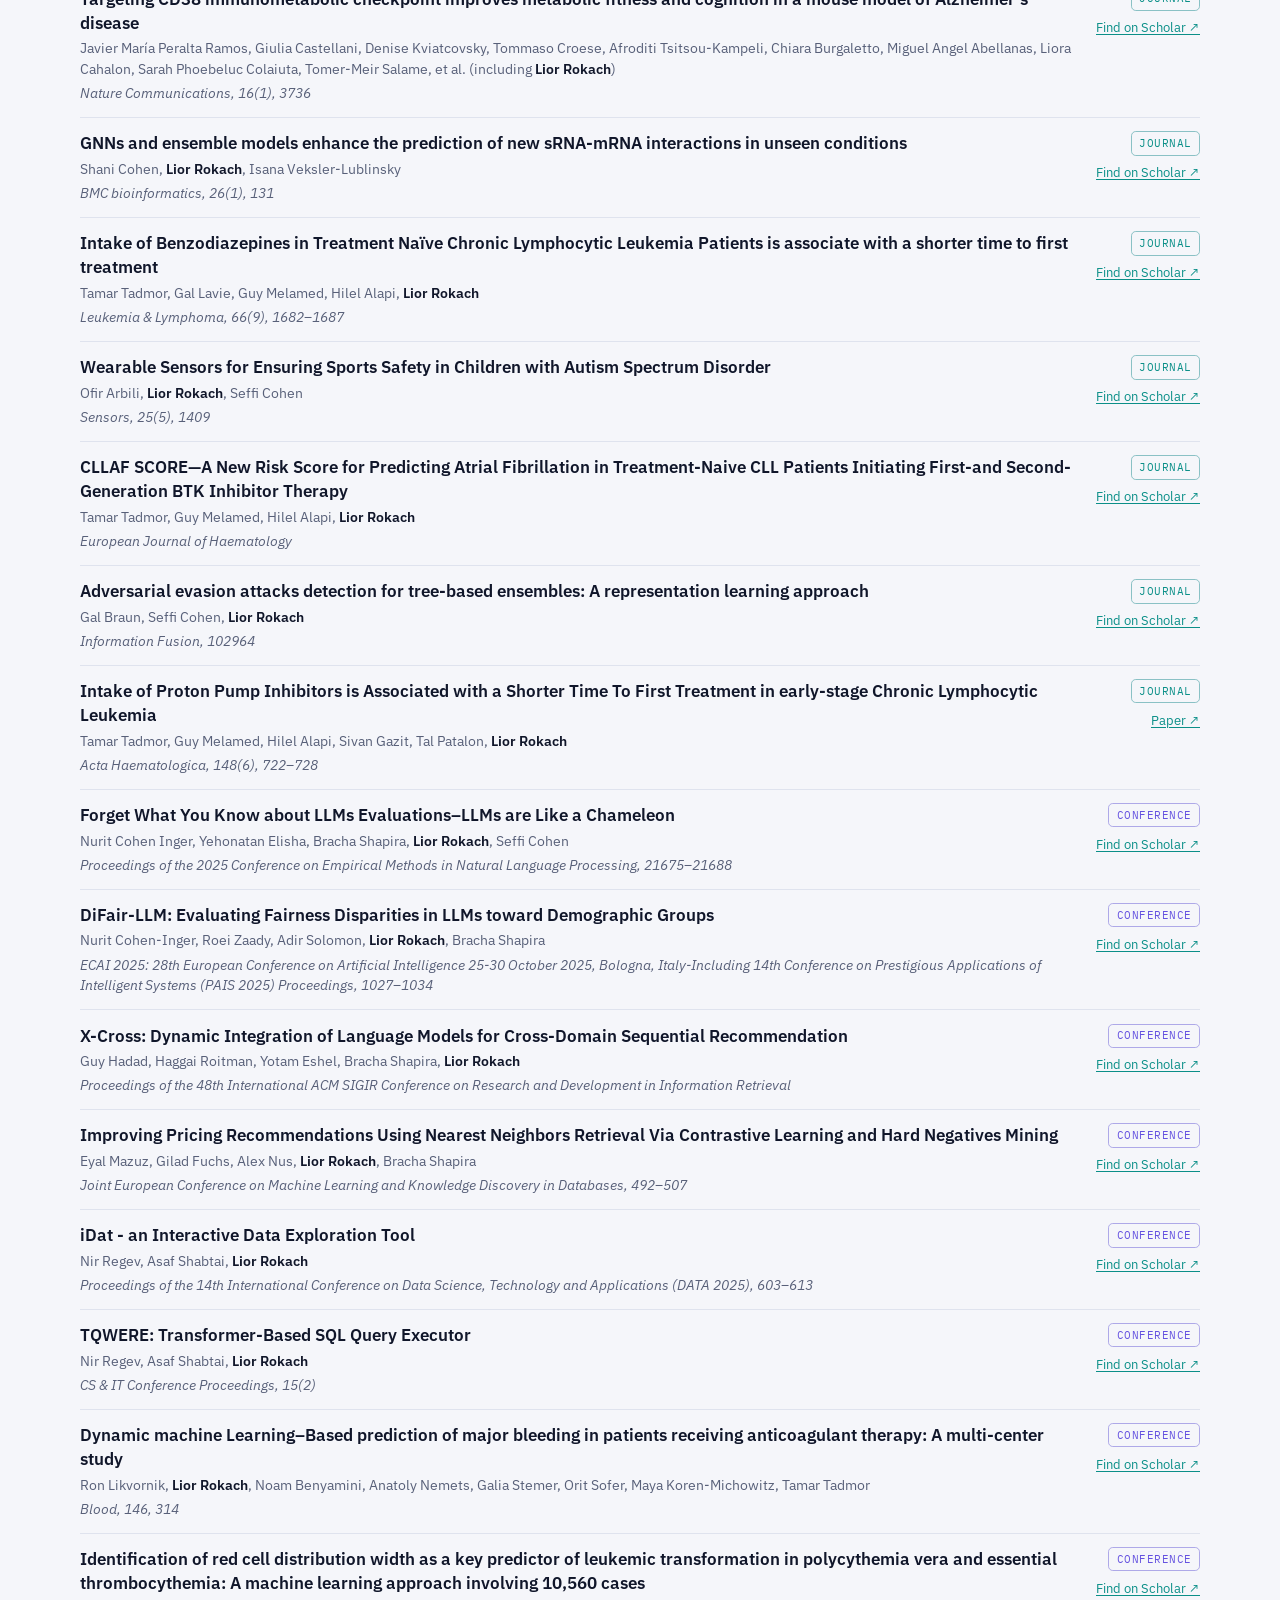
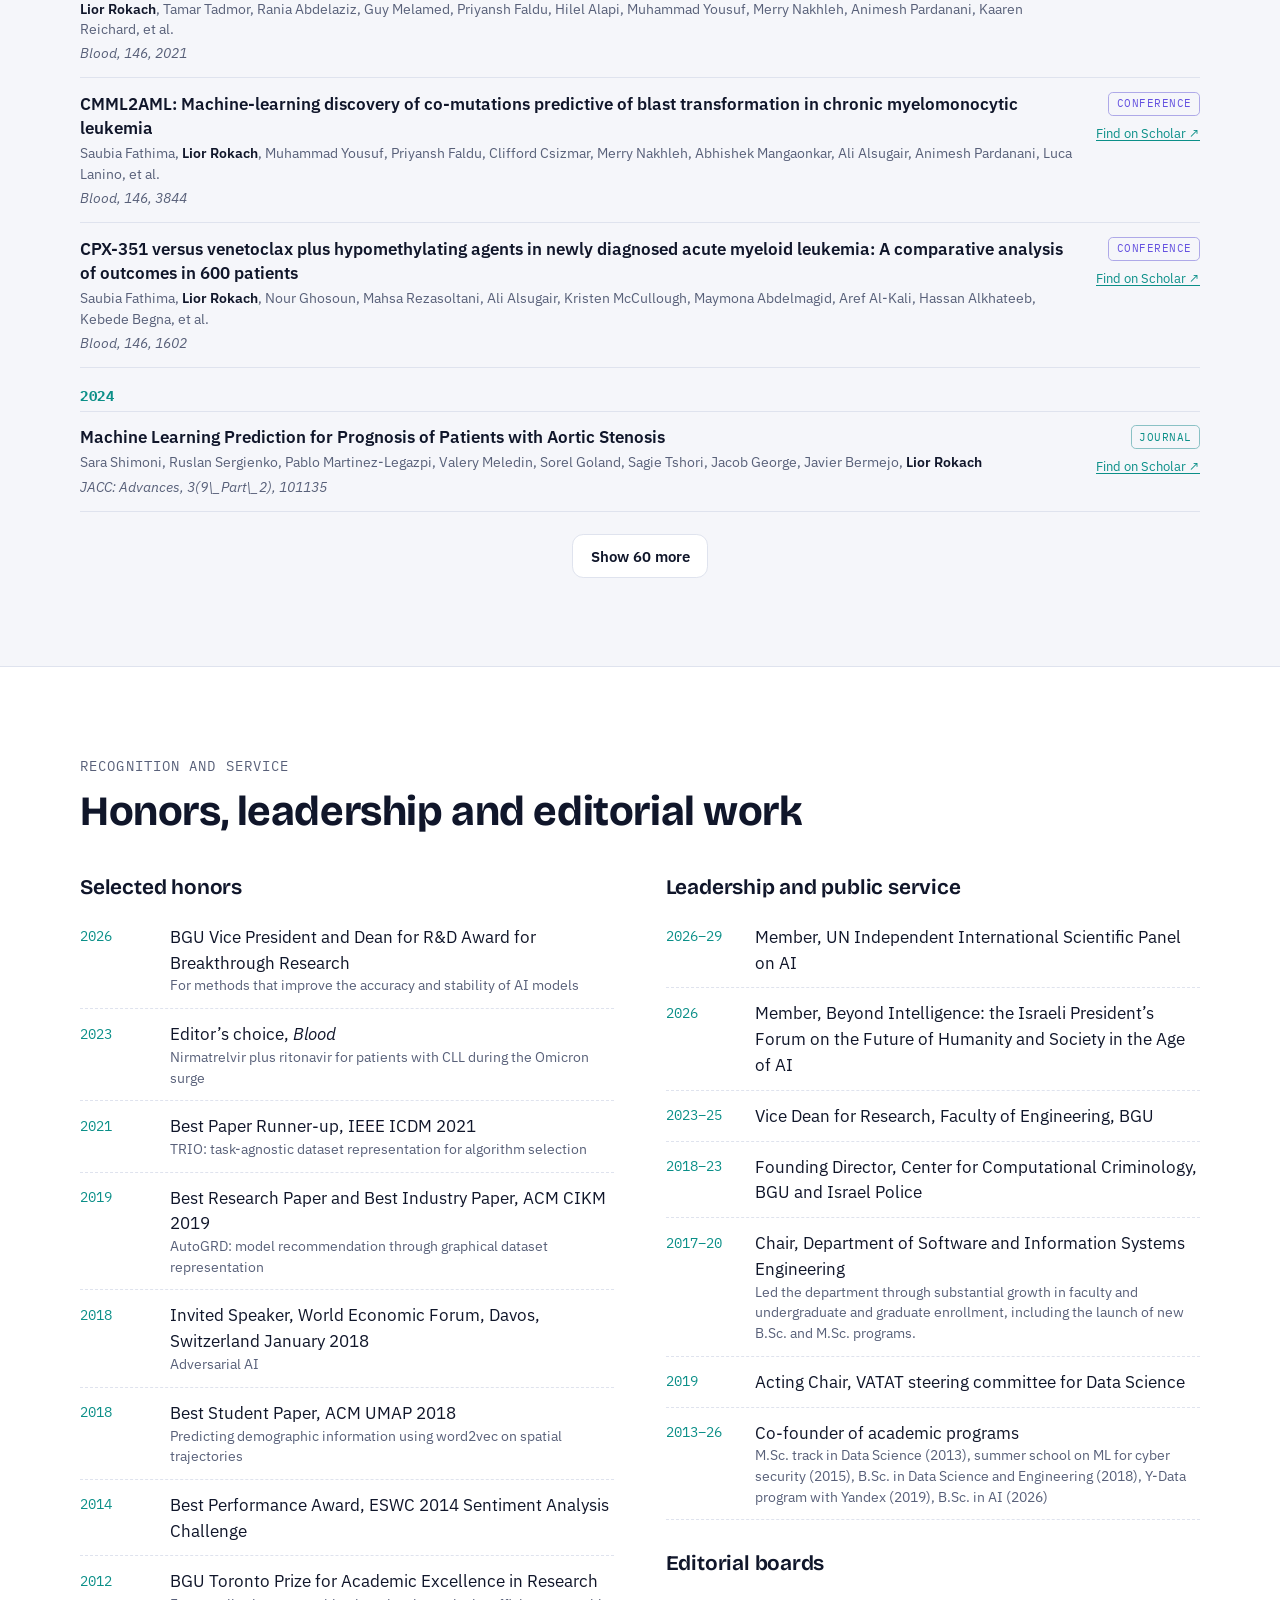
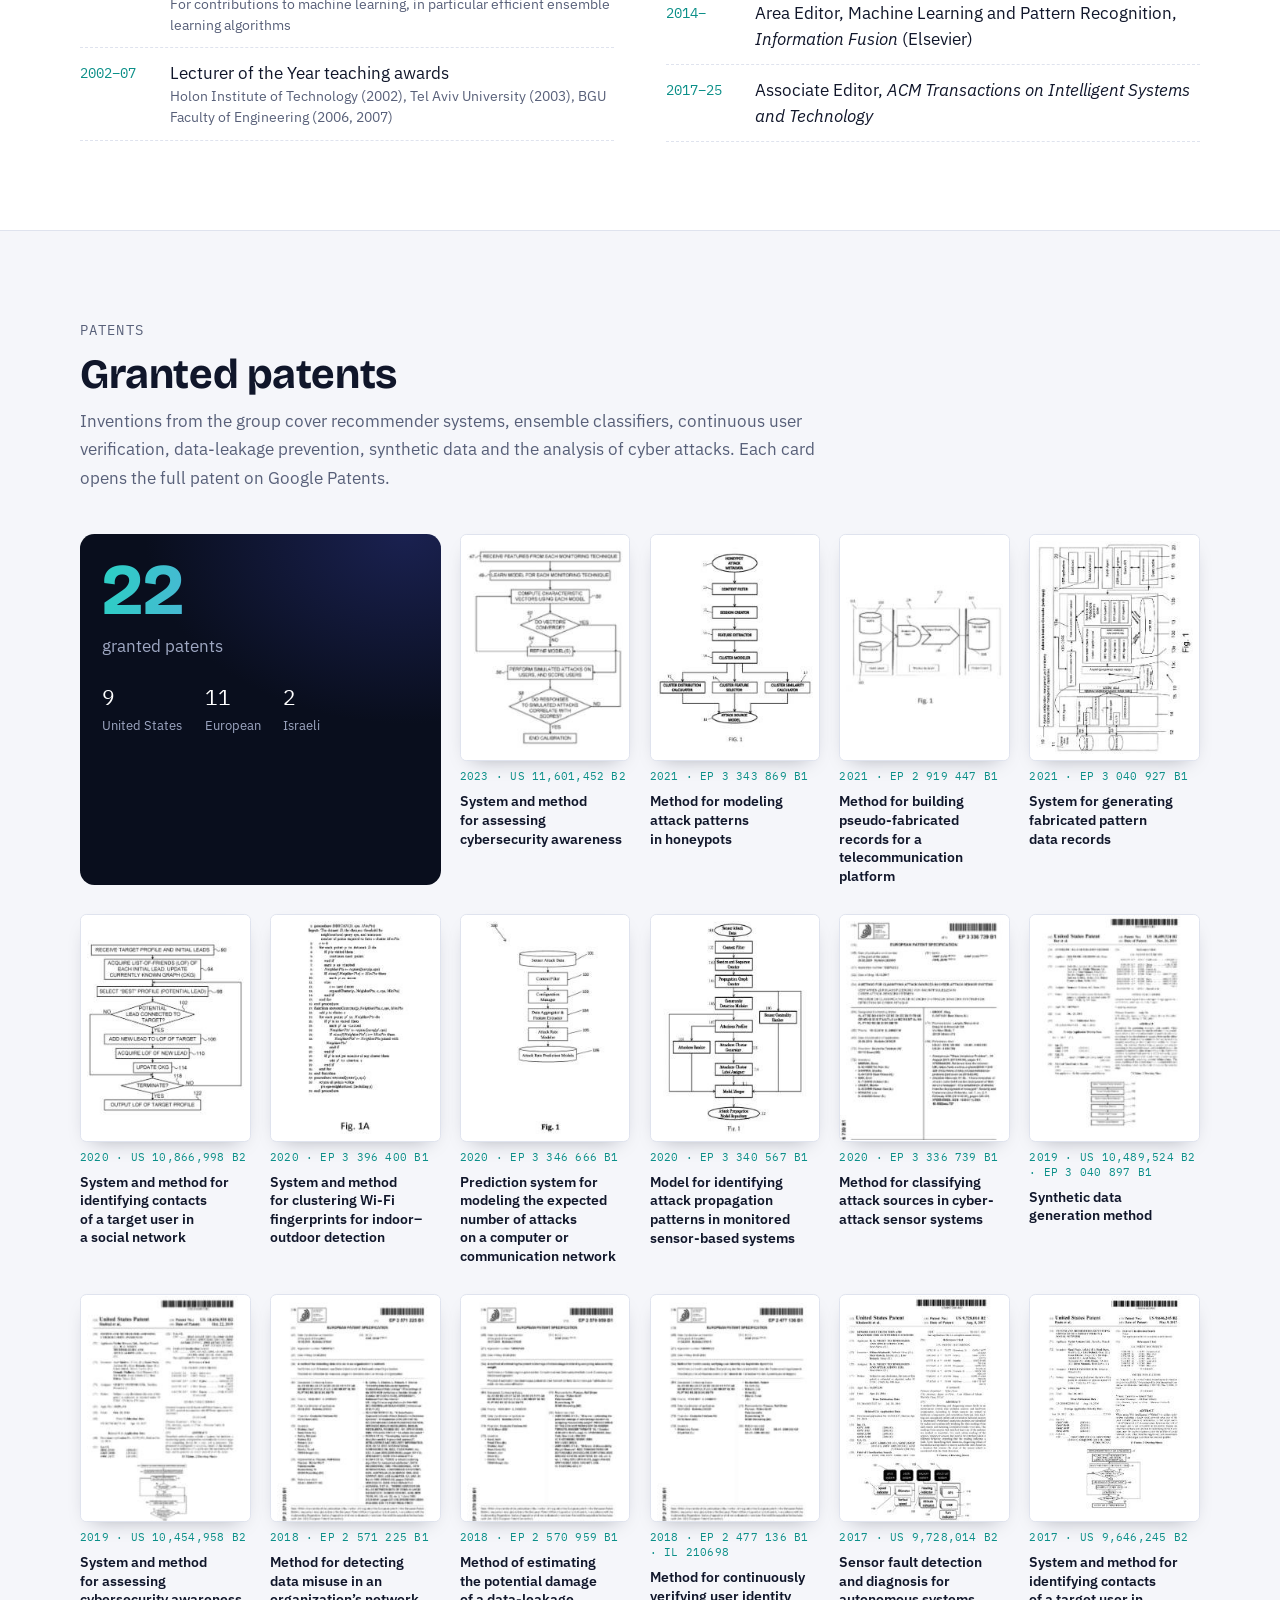
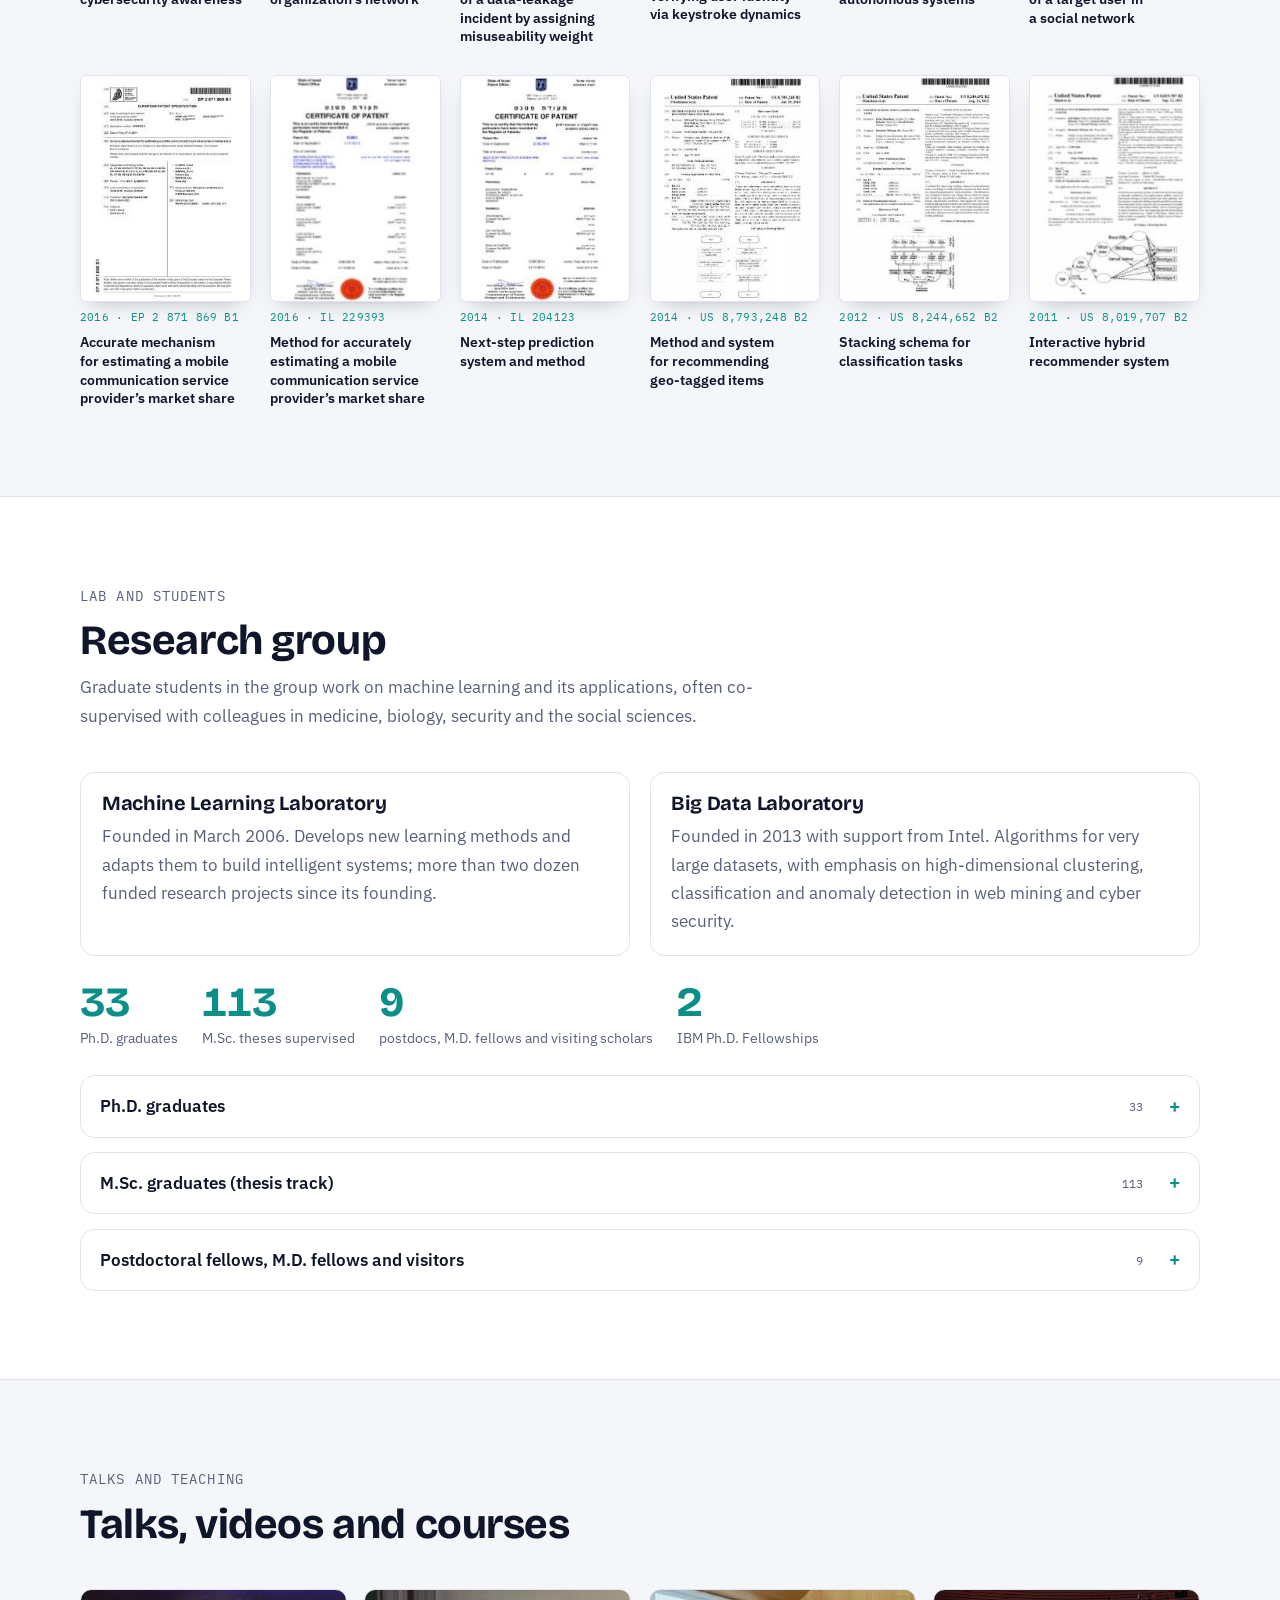
==== commit cff3abc0: "Add files via upload" ====
--- a/index.html
+++ b/index.html
@@ -158,9 +158,9 @@
         <div class="fact-card">
           <h3>Education</h3>
           <dl class="dl">
-            <dt>2004</dt><dd>Ph.D., Industrial Engineering, Tel Aviv University. Dissertation: <i>Decomposition Methodology in Data Mining</i> (advisor: Oded Maimon)</dd>
-            <dt>1999</dt><dd>M.Sc., Industrial Engineering, Tel Aviv University, magna cum laude</dd>
-            <dt>1998</dt><dd>B.Sc., Industrial Engineering, Tel Aviv University, summa cum laude, first in class (program for outstanding students)</dd>
+            <dt>2004</dt><dd>Ph.D., Faculty of Engineering, Tel Aviv University. Dissertation: <i>Decomposition Methodology in Data Mining</i></dd>
+            <dt>1999</dt><dd>M.Sc., Faculty of Engineering, Tel Aviv University, magna cum laude, Thesis: <i>Attribute Decomposition for Classification Tasks</i></dd>
+            <dt>1998</dt><dd>B.Sc., Faculty of Engineering, Tel Aviv University, summa cum laude, first in class, Under the special program for outstanding students (Currently the <A href="https://en.wikipedia.org/wiki/Adi_Lautman_Interdisciplinary_Program_for_Outstanding_Students"> Adi Lautman program</A>). </dd>
           </dl>
         </div>
         <div class="fact-card">
@@ -168,8 +168,8 @@
           <dl class="dl">
             <dt>2025&ndash;</dt><dd>Professor, Institute for Applied AI Research, Faculty of Computer and Information Science, BGU</dd>
             <dt>2025&ndash;</dt><dd>Research Collaborator, Department of Hematology, Mayo Clinic</dd>
-            <dt>2014&ndash;2025</dt><dd>Professor, Software and Information Systems Engineering, BGU</dd>
-            <dt>2005&ndash;2014</dt><dd>Lecturer, Senior Lecturer (tenured 2010) and Associate Professor, BGU</dd>
+            <dt>2014&ndash;2025</dt><dd>Professor, Software and Information Systems Engineering, Faculty of Engineering Sciences, BGU</dd>
+            <dt>2005&ndash;2014</dt><dd>Lecturer (2009-2009), Senior Lecturer (tenured 2010) and Associate Professor (2011-2014), Software and Information Systems Engineering, Faculty of Engineering Sciences, BGU</dd>
             <dt>2012</dt><dd>Visiting Scholar, College of Information Sciences and Technology, Penn State University</dd>
           </dl>
         </div>
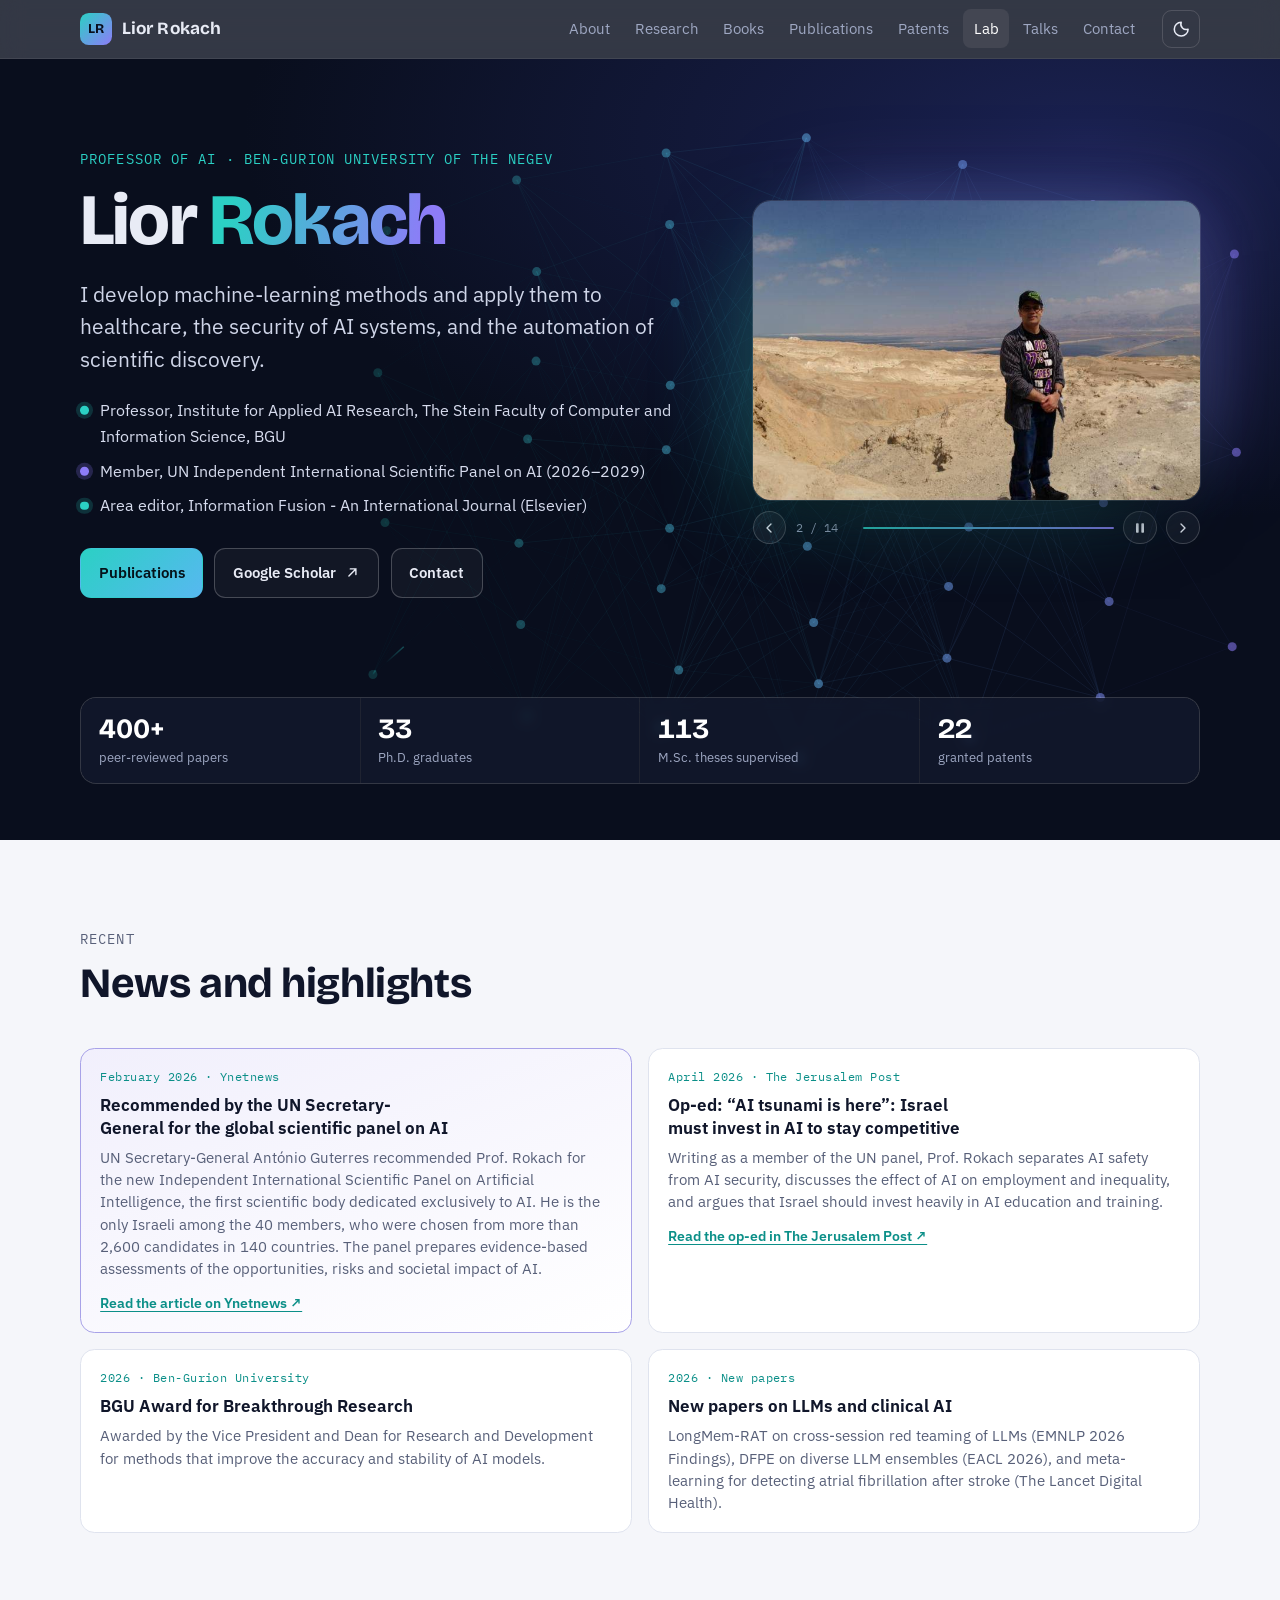
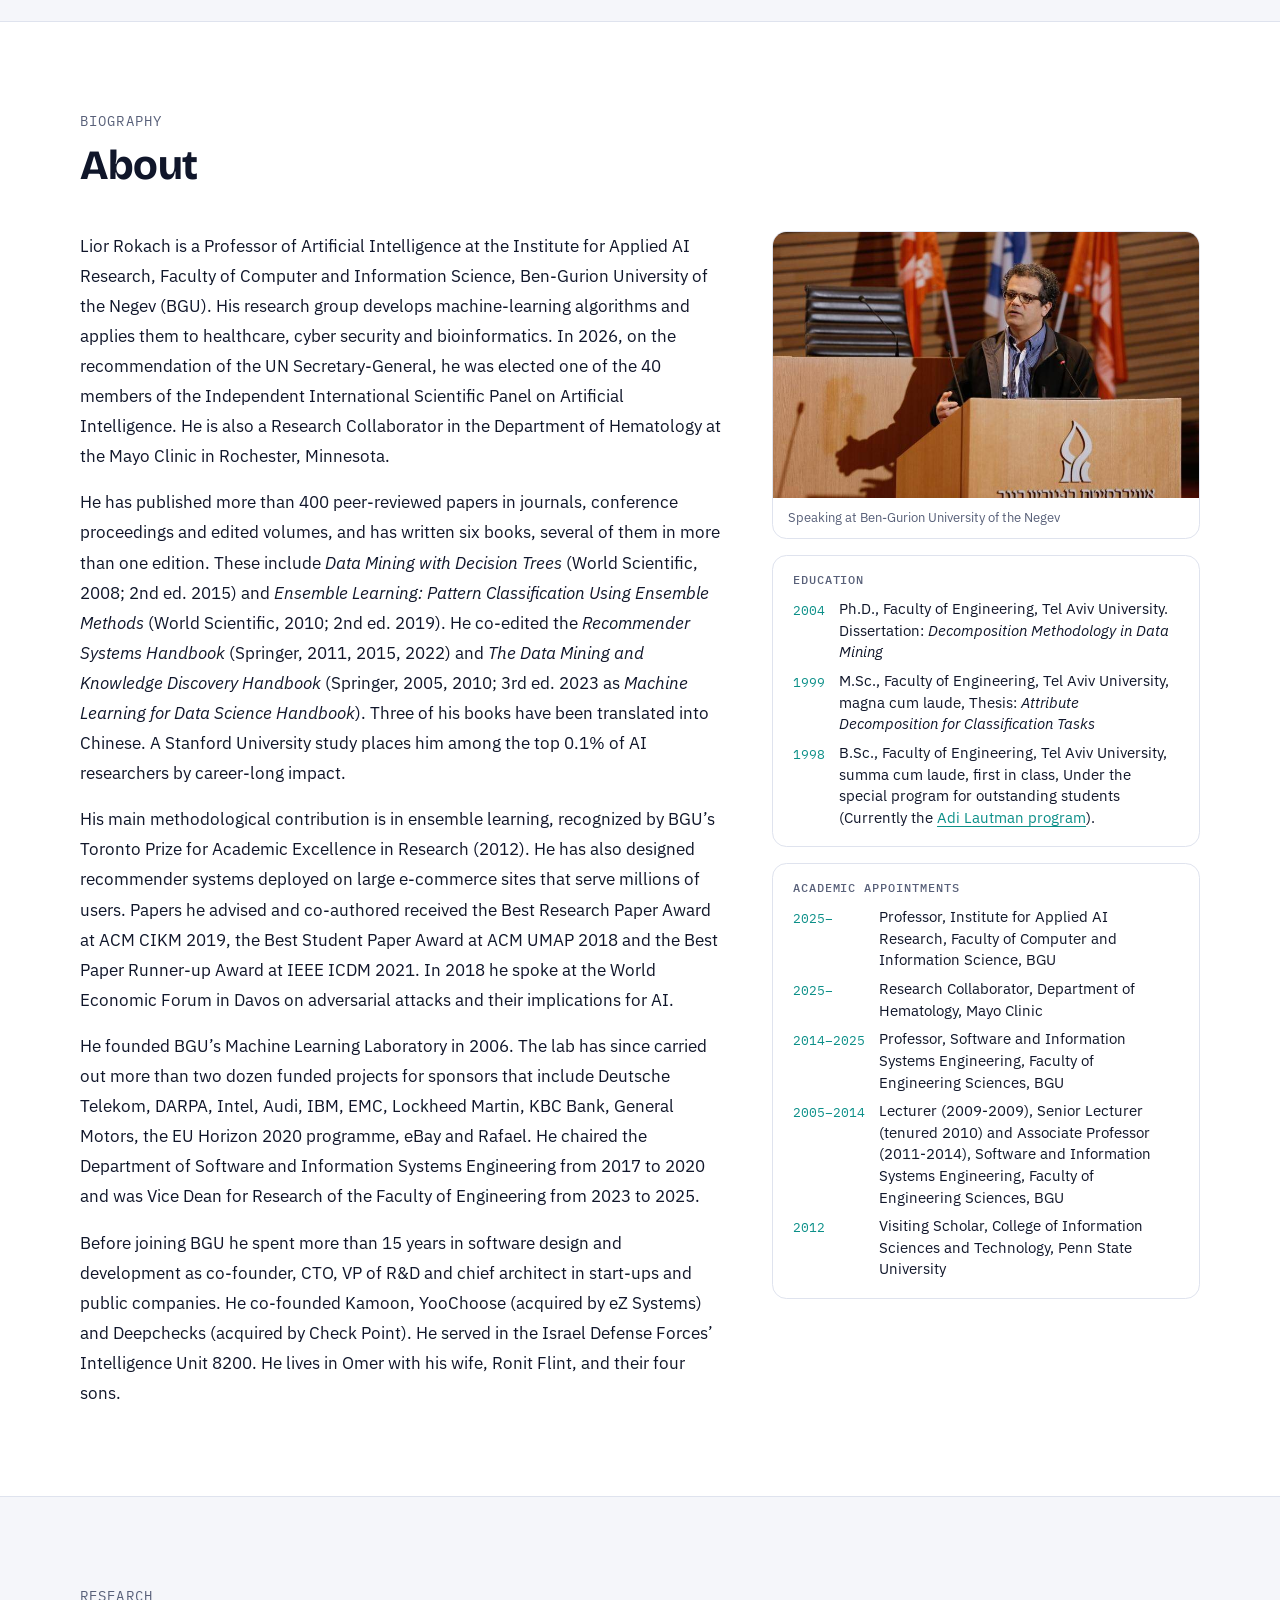
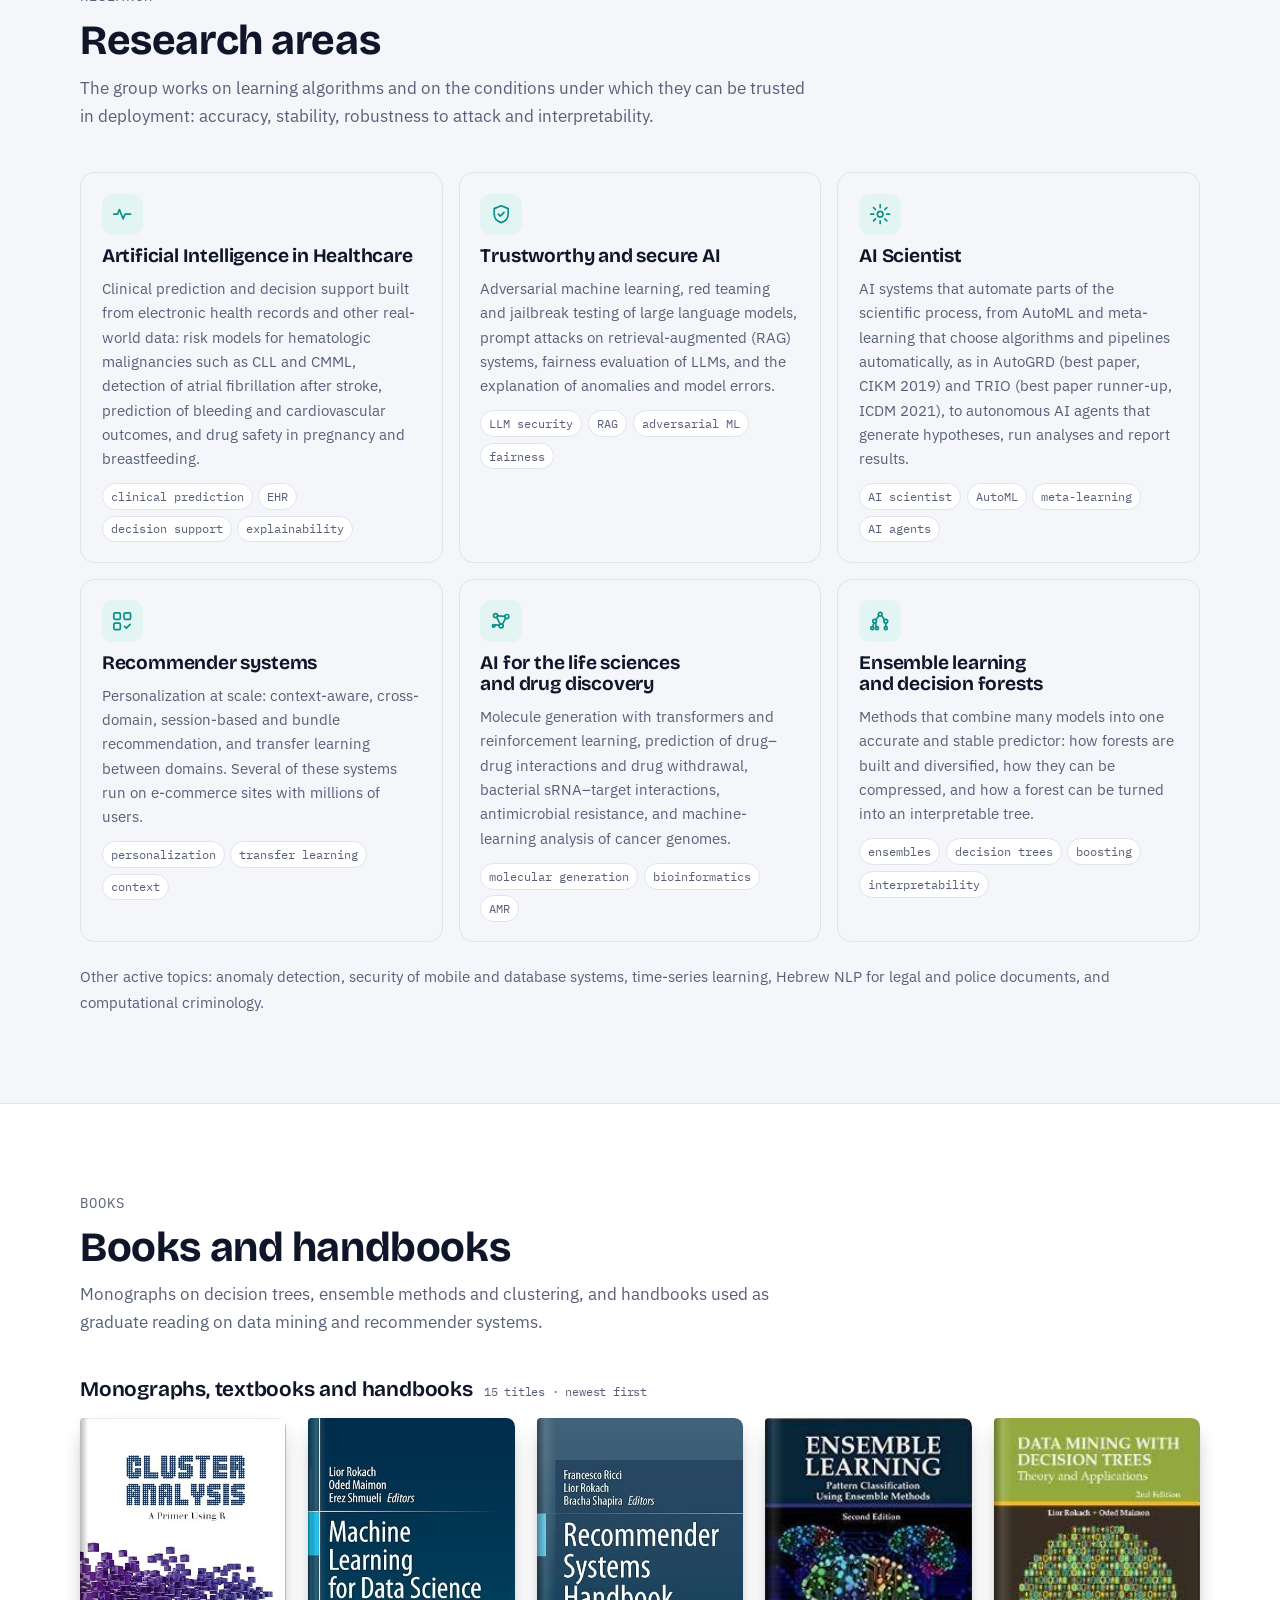
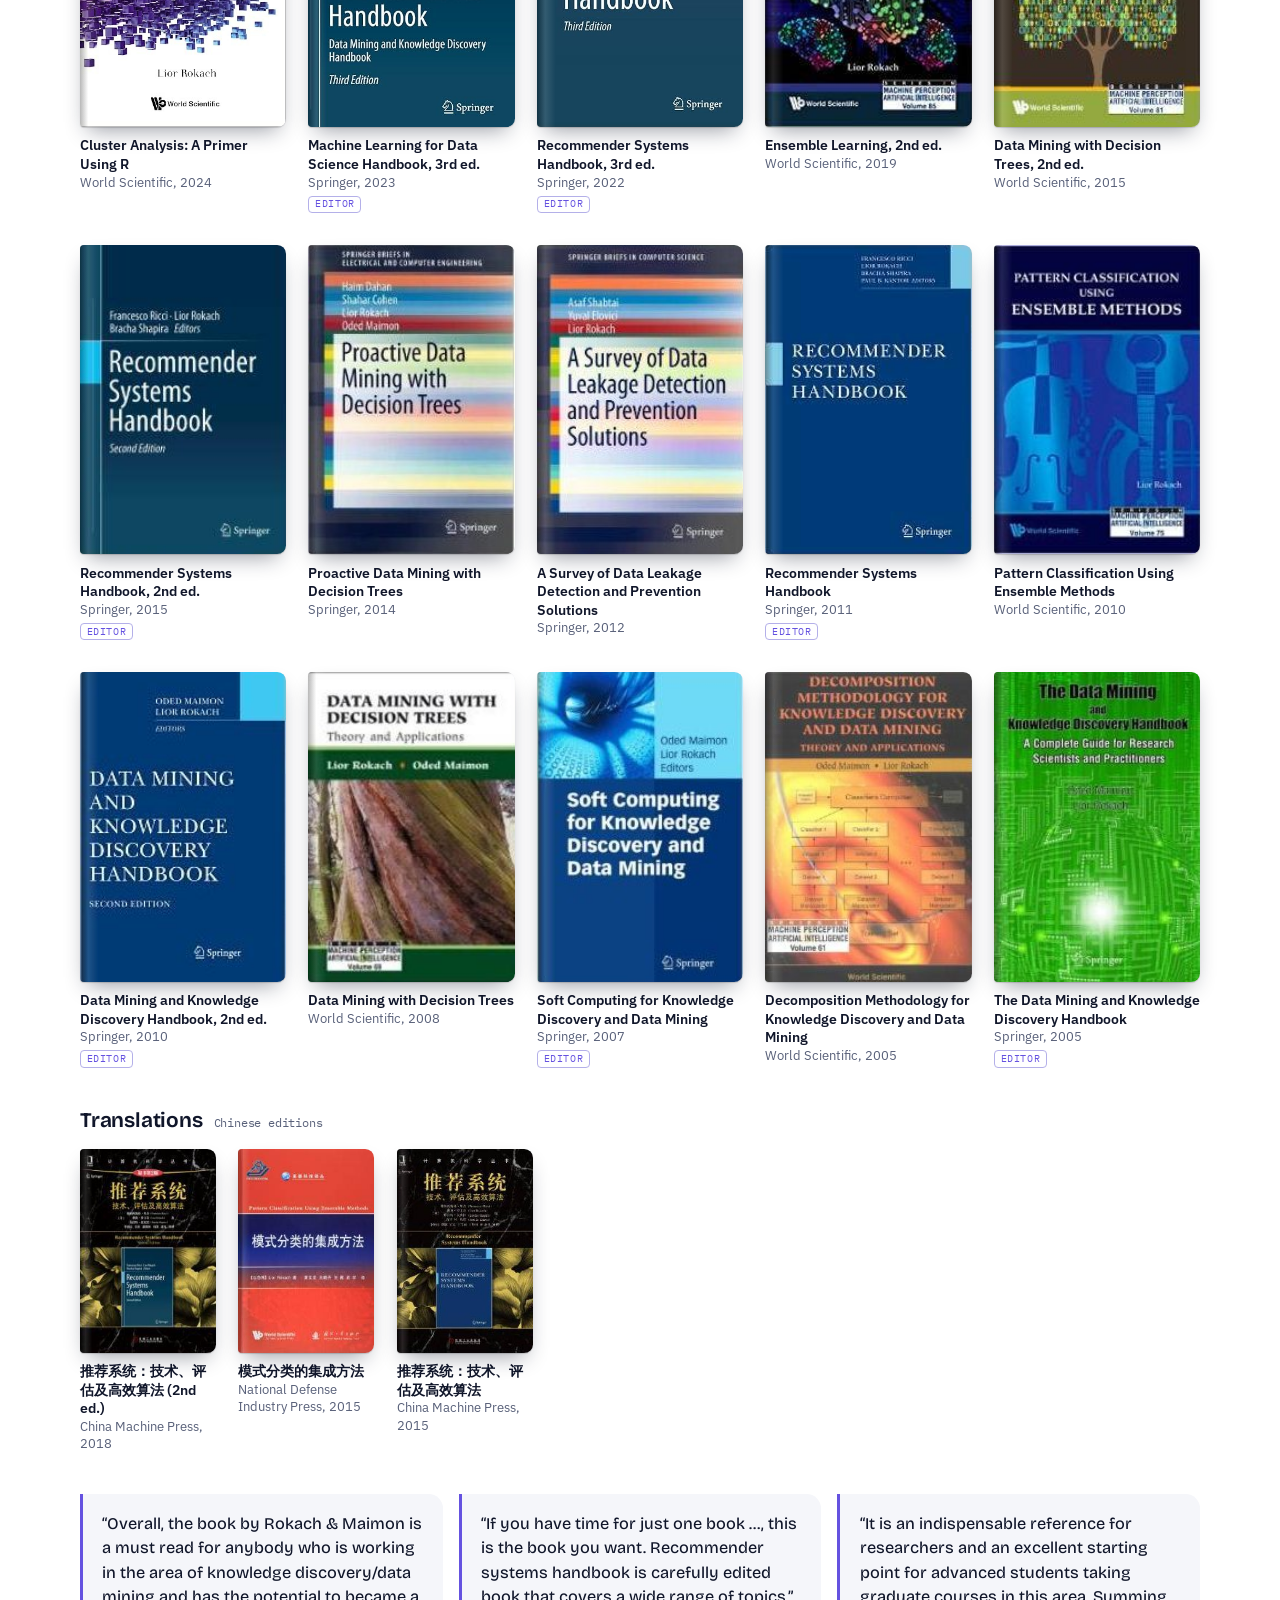
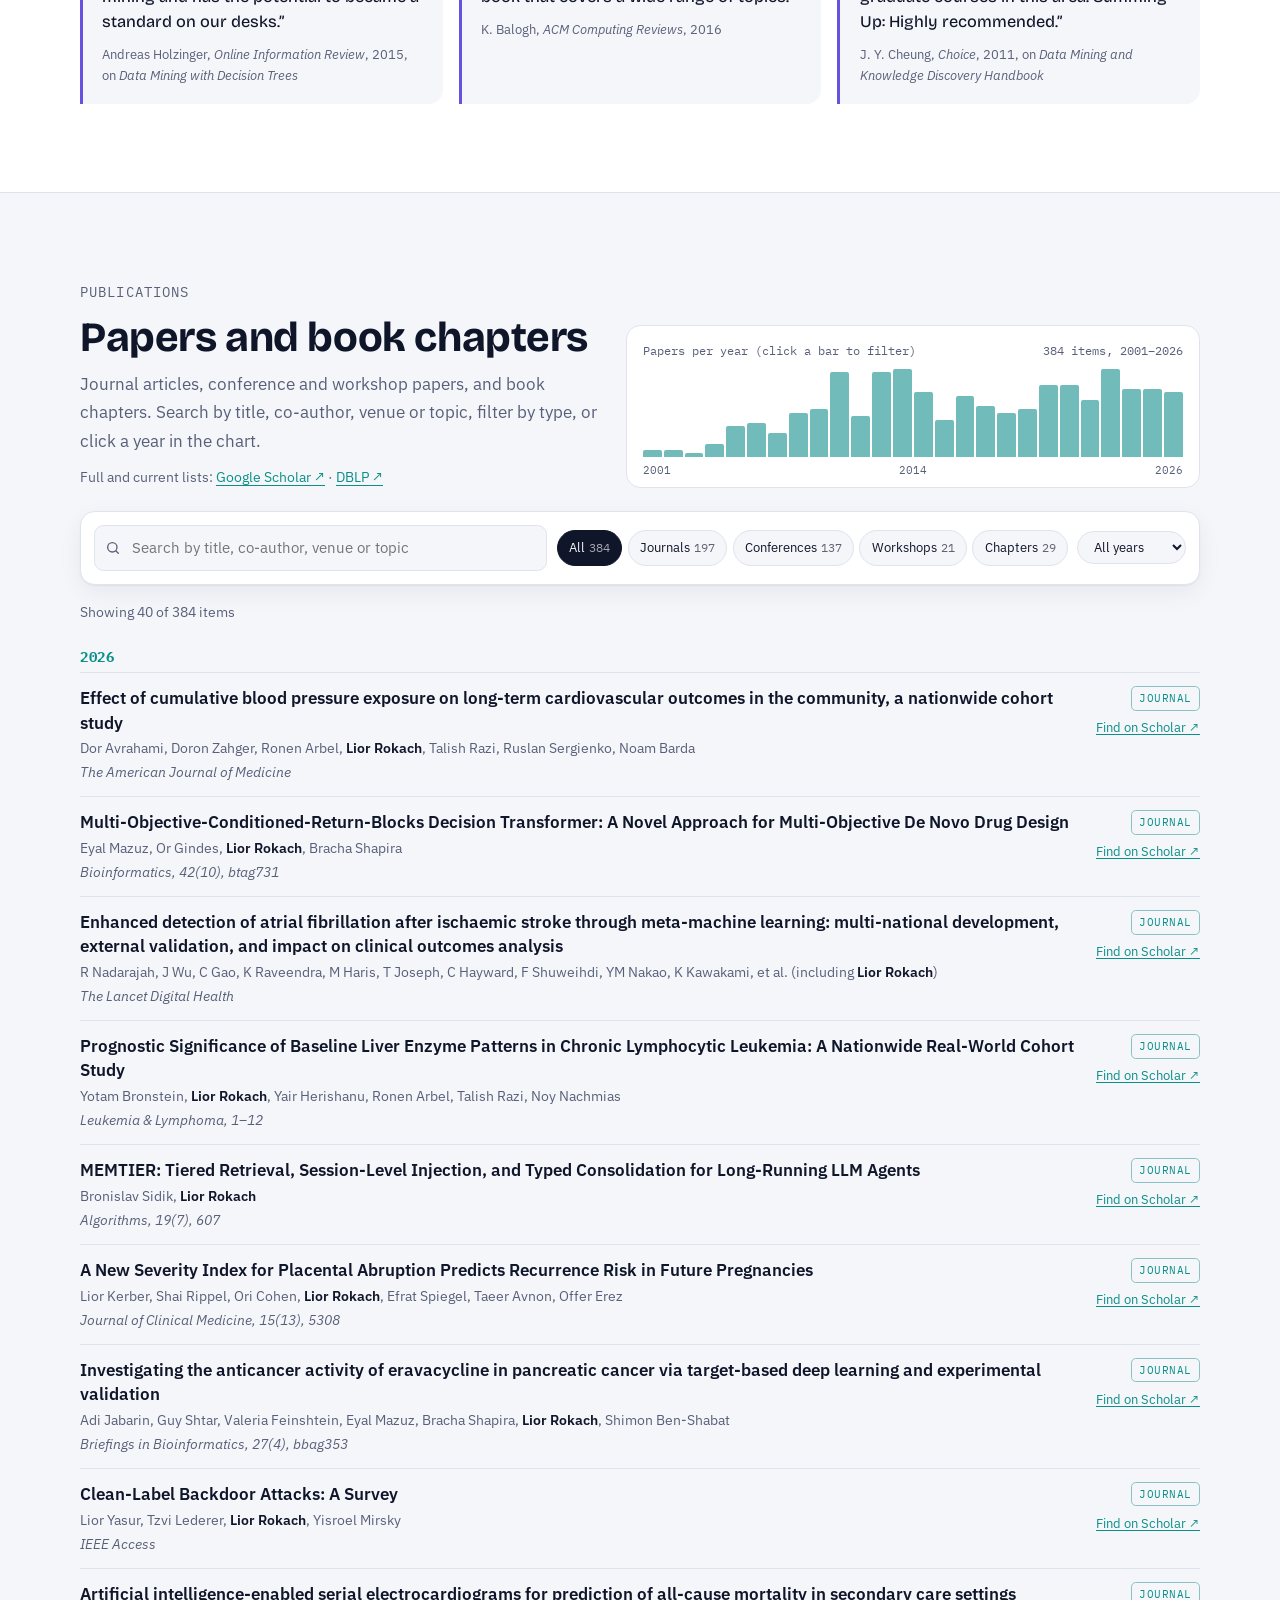
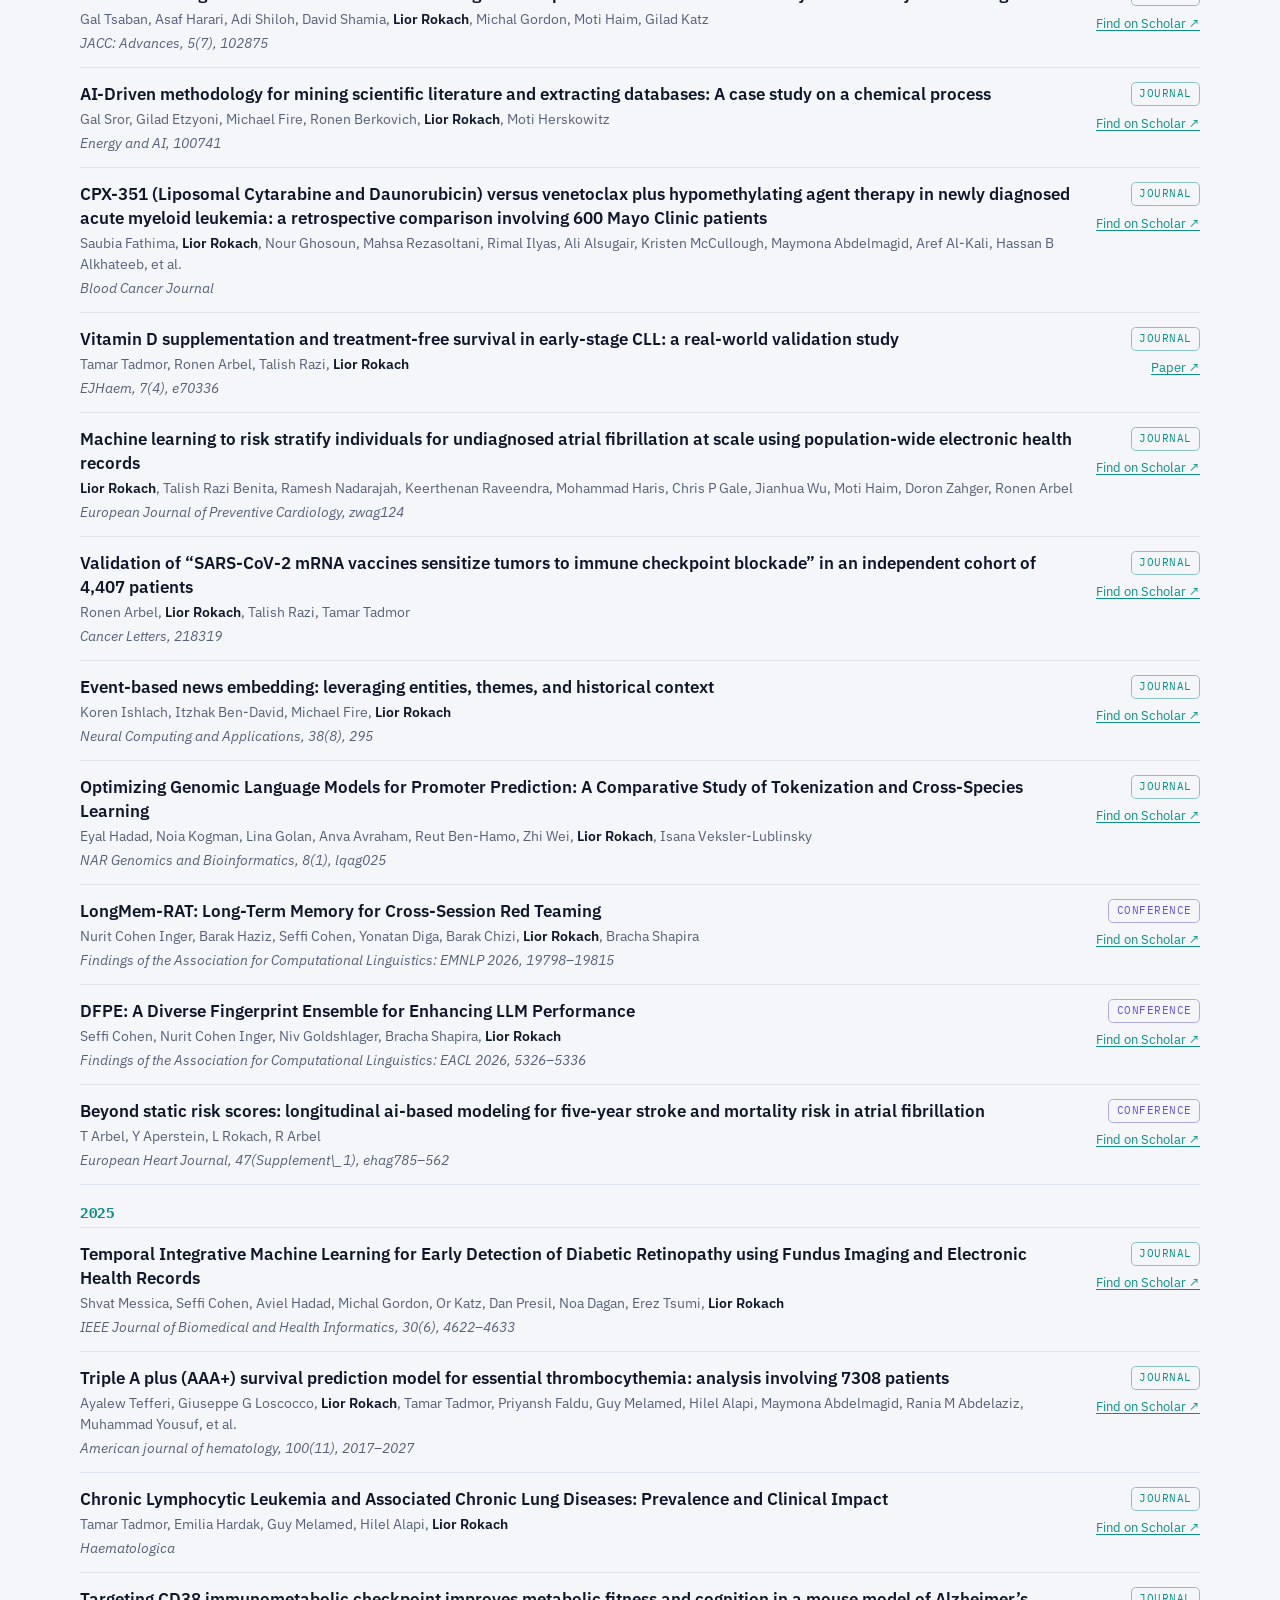
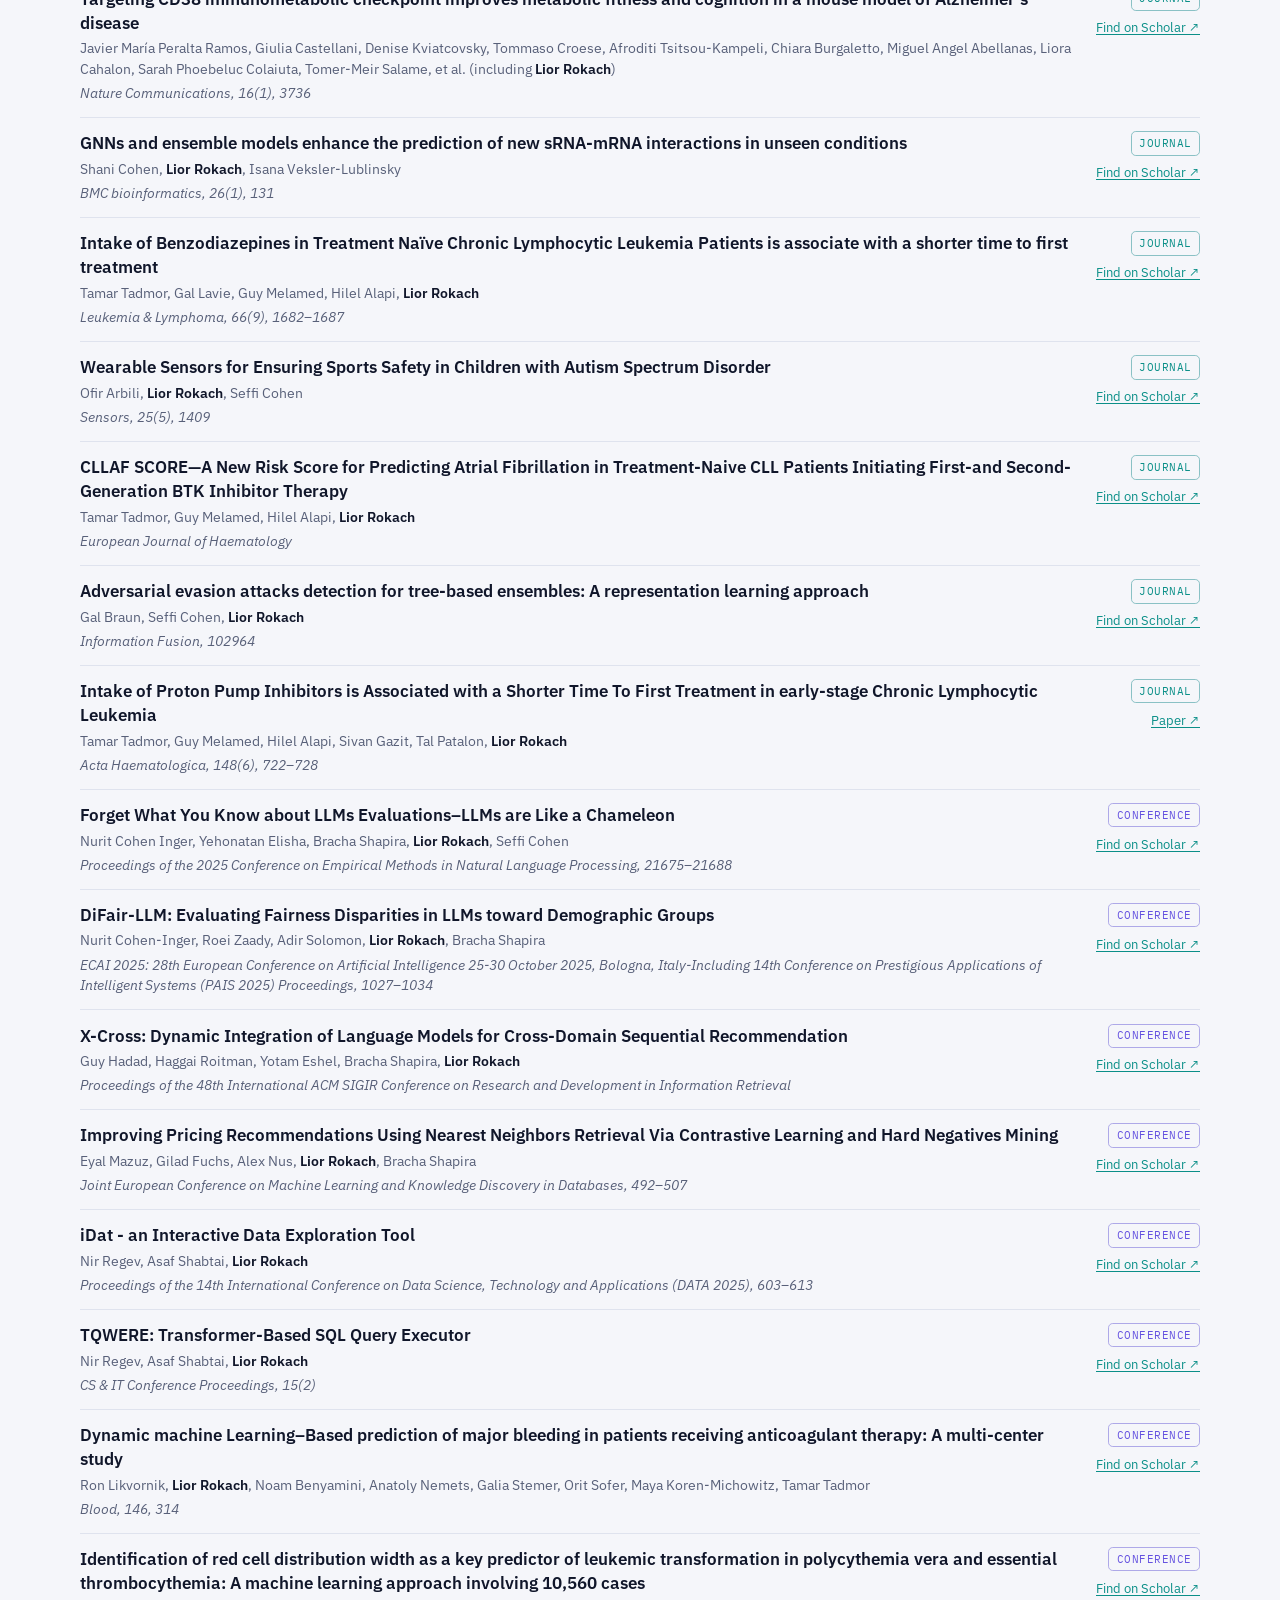
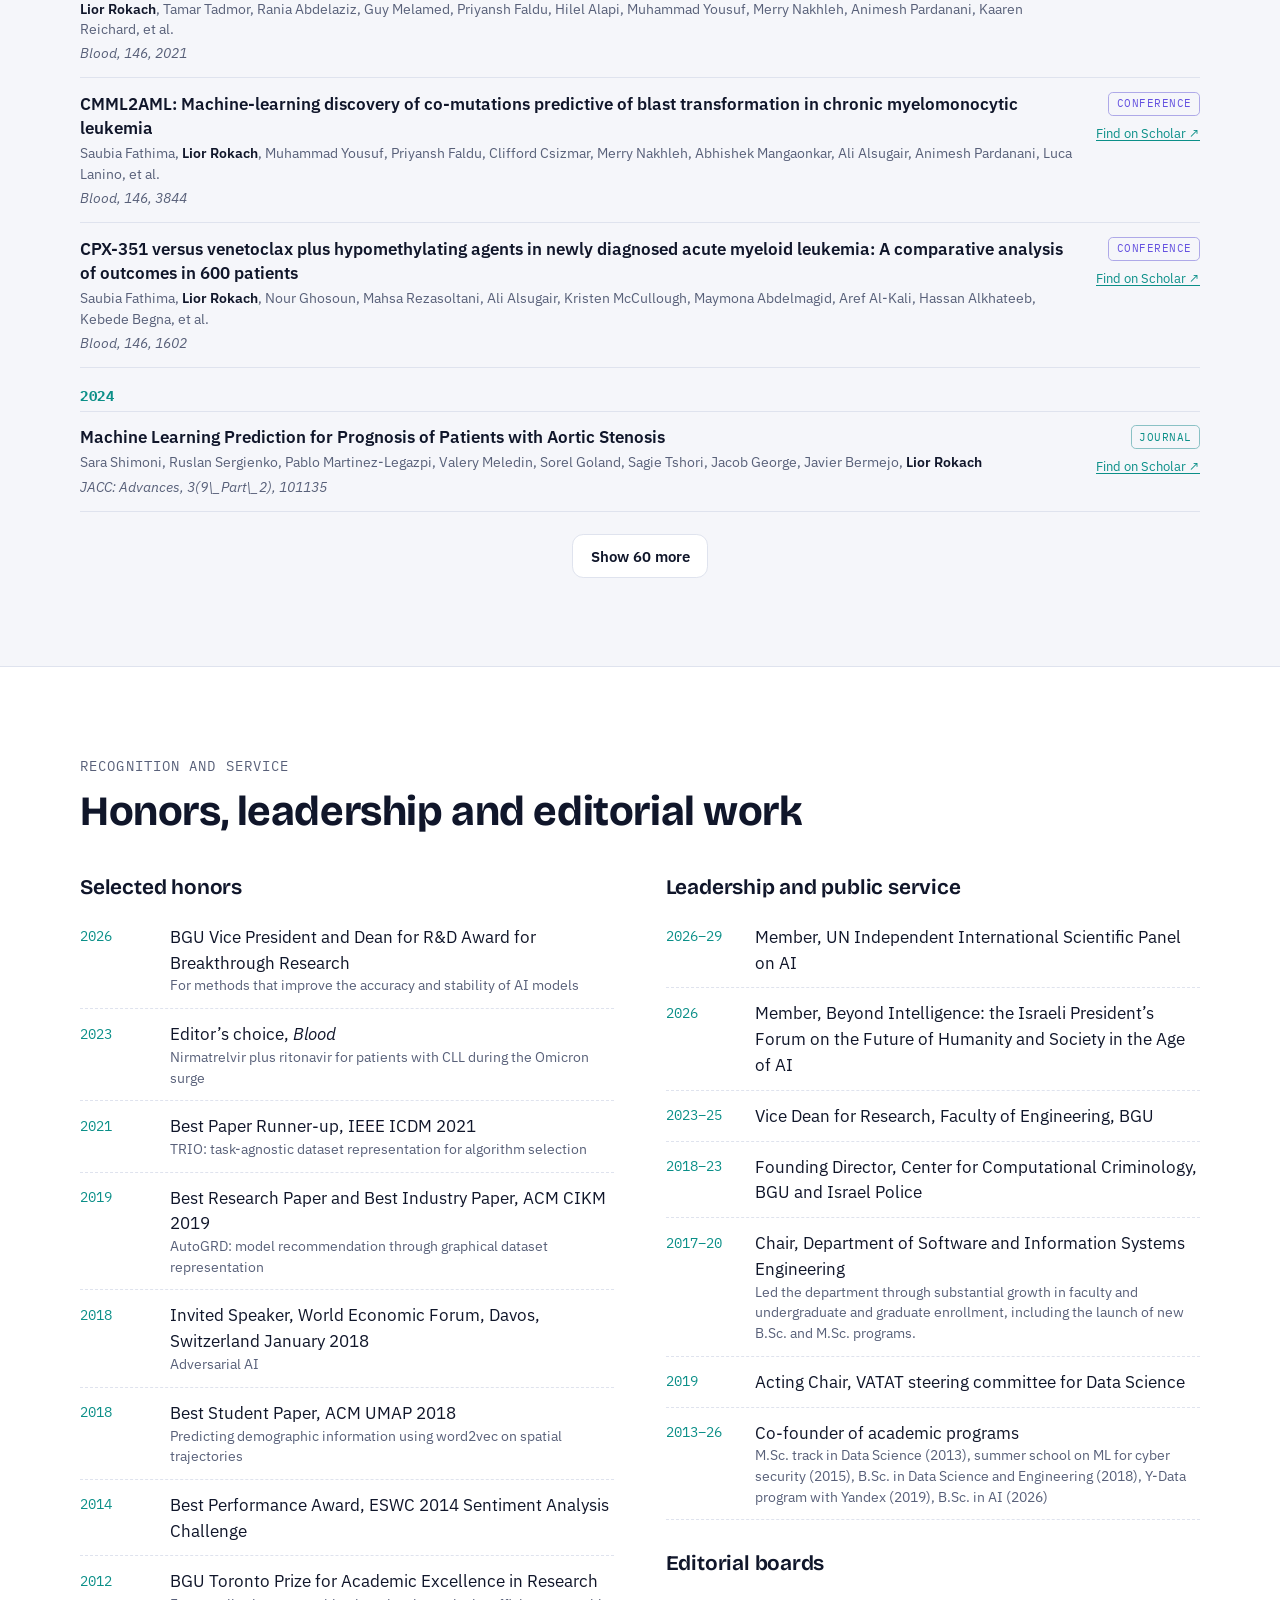
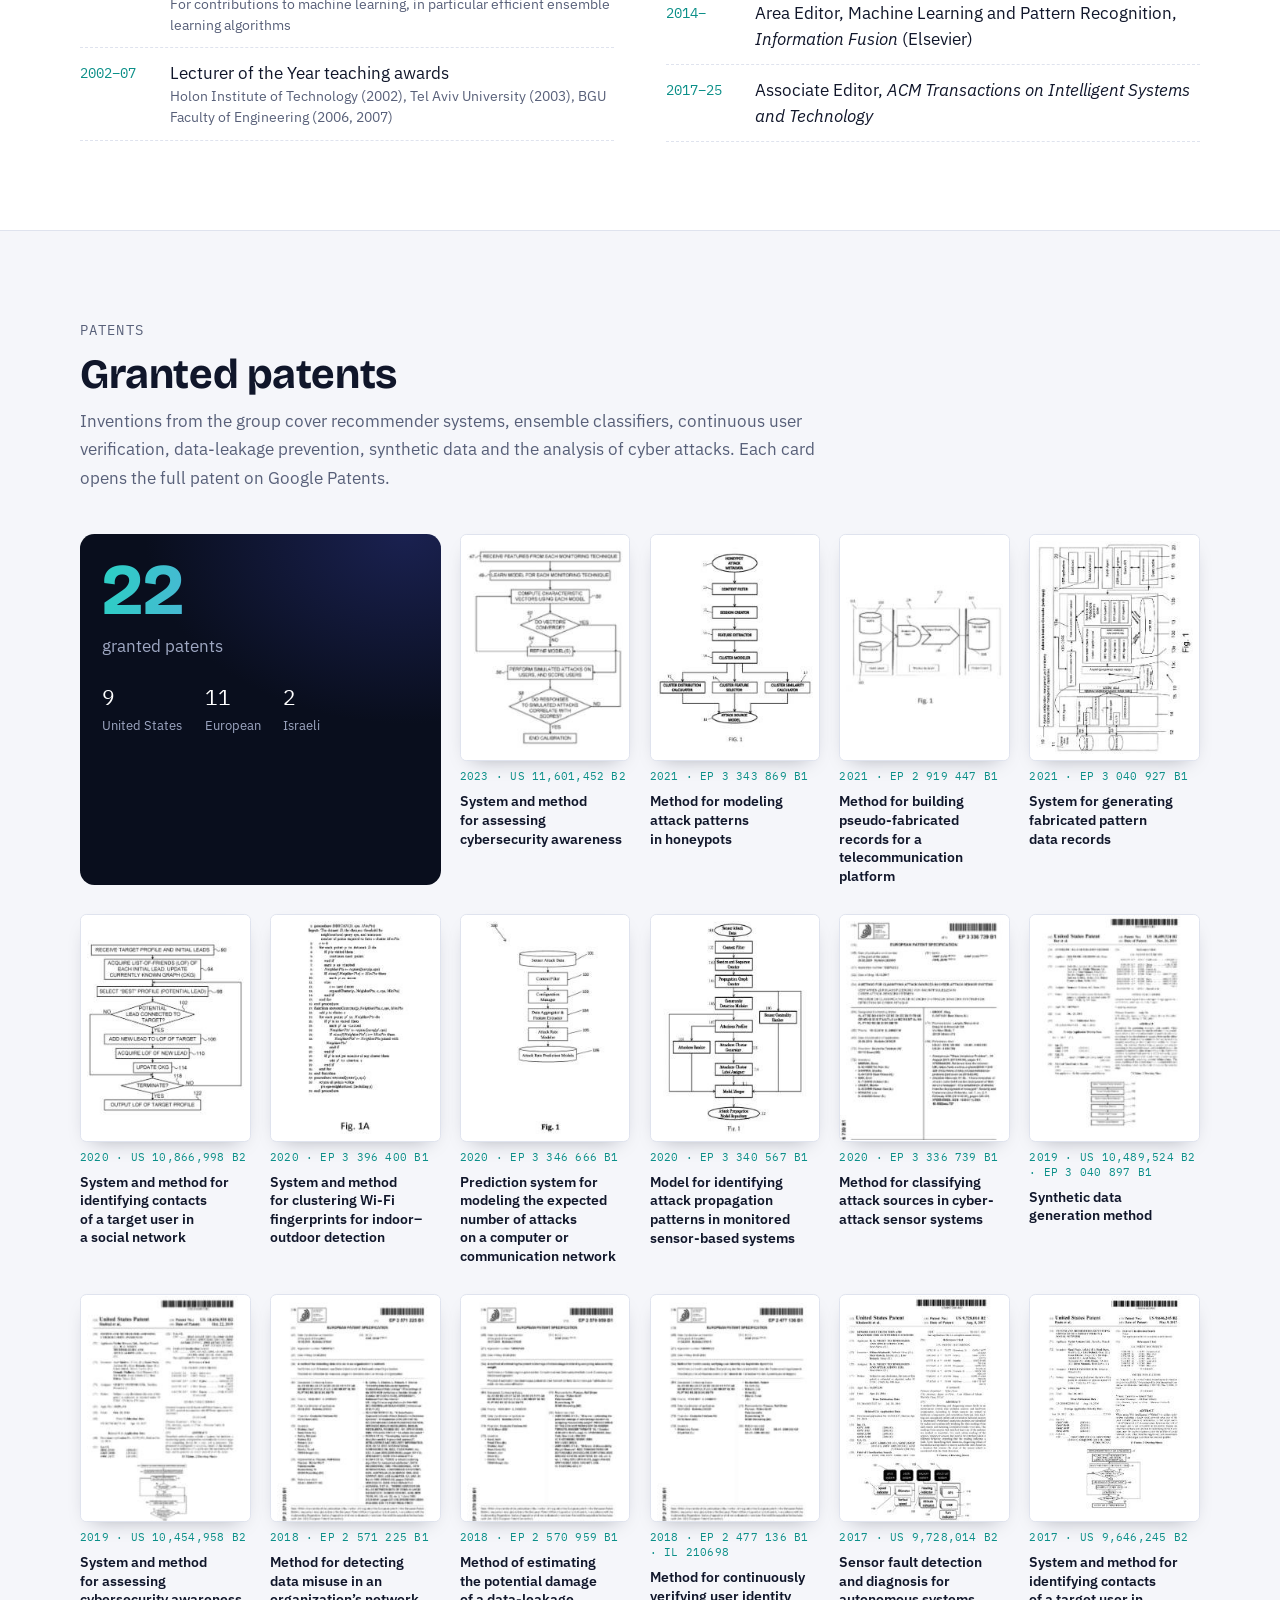
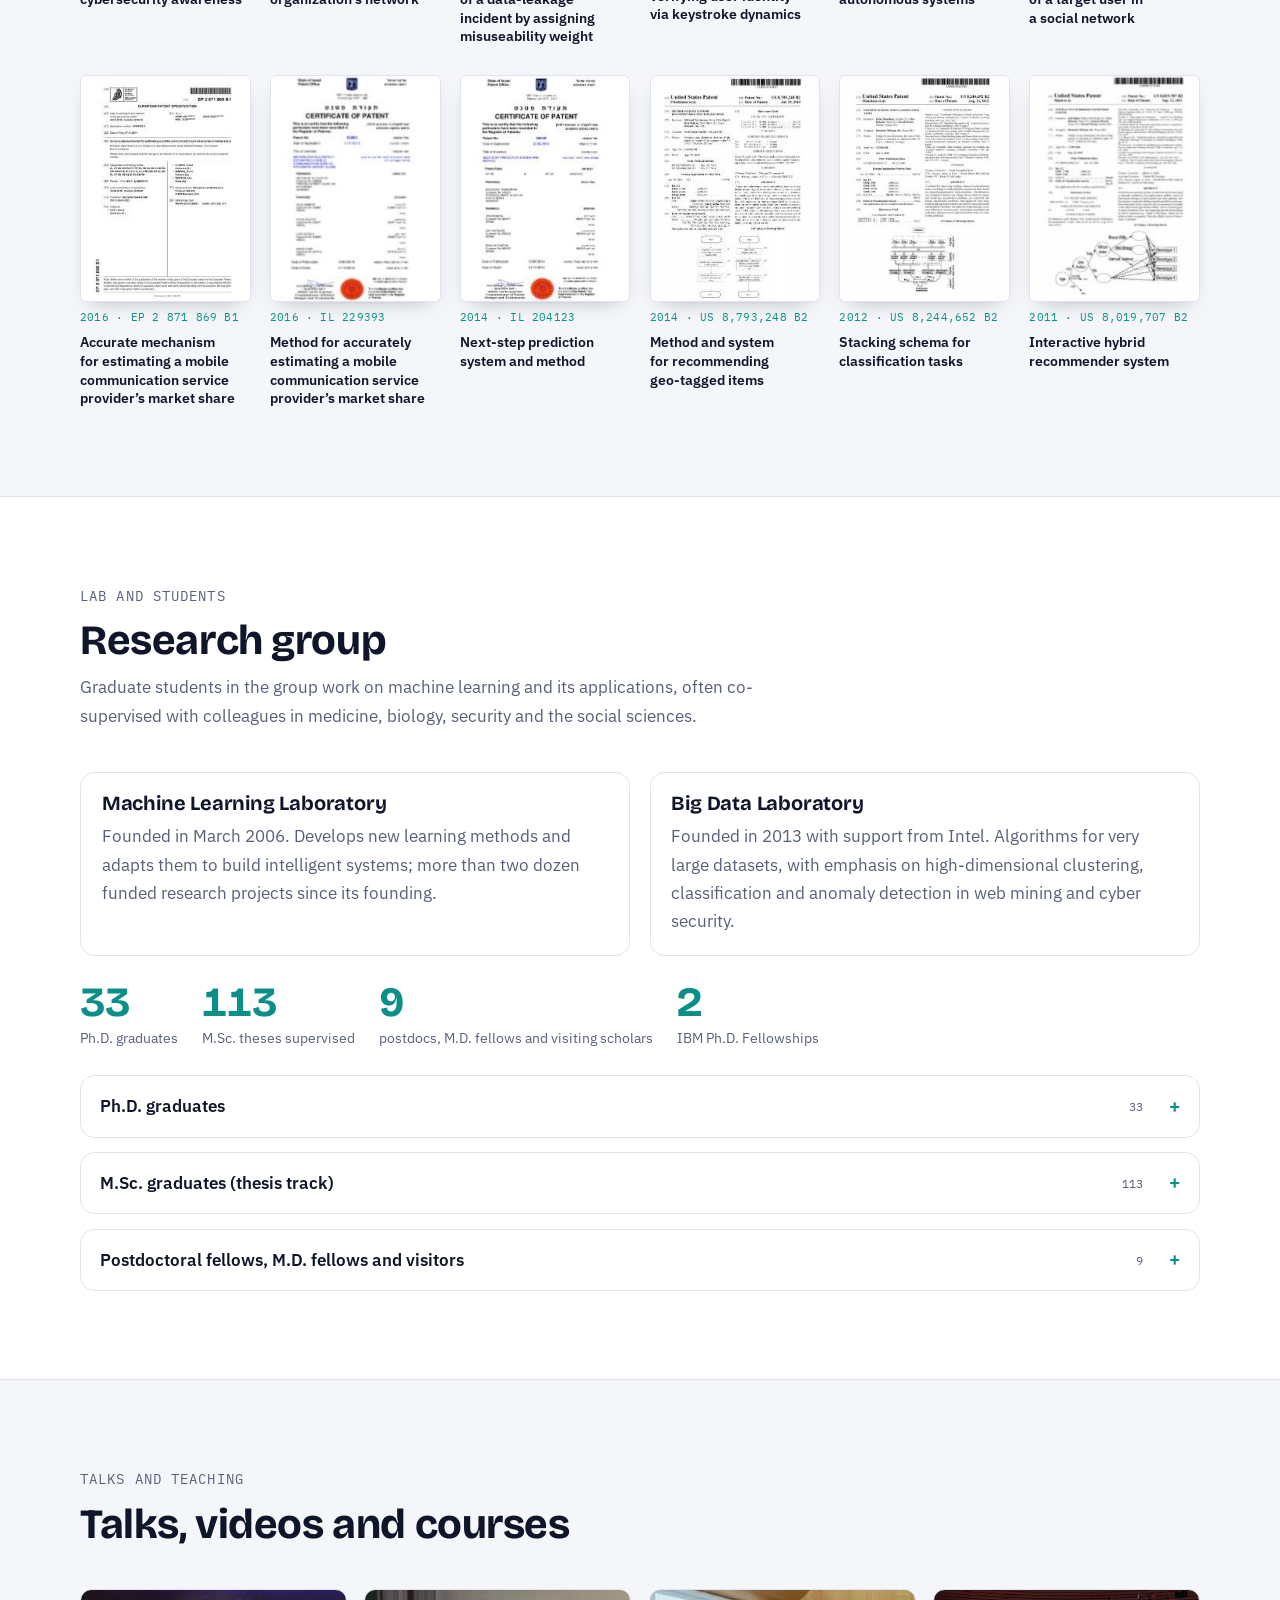
==== commit b94523c1: "Update index.html" ====
--- a/index.html
+++ b/index.html
@@ -3,7 +3,7 @@
 <head>
 <meta charset="utf-8">
 <meta name="viewport" content="width=device-width, initial-scale=1, viewport-fit=cover">
-<title>Lior Rokach</title>
+<title>Prof. Lior Rokach  |  Prof. Lior Rokach is an AI researcher and tenured Prof. at Ben-Gurion University. His main research interests include AI in healthcare, AI safety and bioinformatics.</title>
 <meta name="description" content="Lior Rokach, Professor of Artificial Intelligence at Ben-Gurion University of the Negev: machine learning, ensemble methods, AI in medicine, trustworthy and secure AI, recommender systems.">
 <meta name="author" content="Lior Rokach">
 <meta name="theme-color" content="#090e1d">
